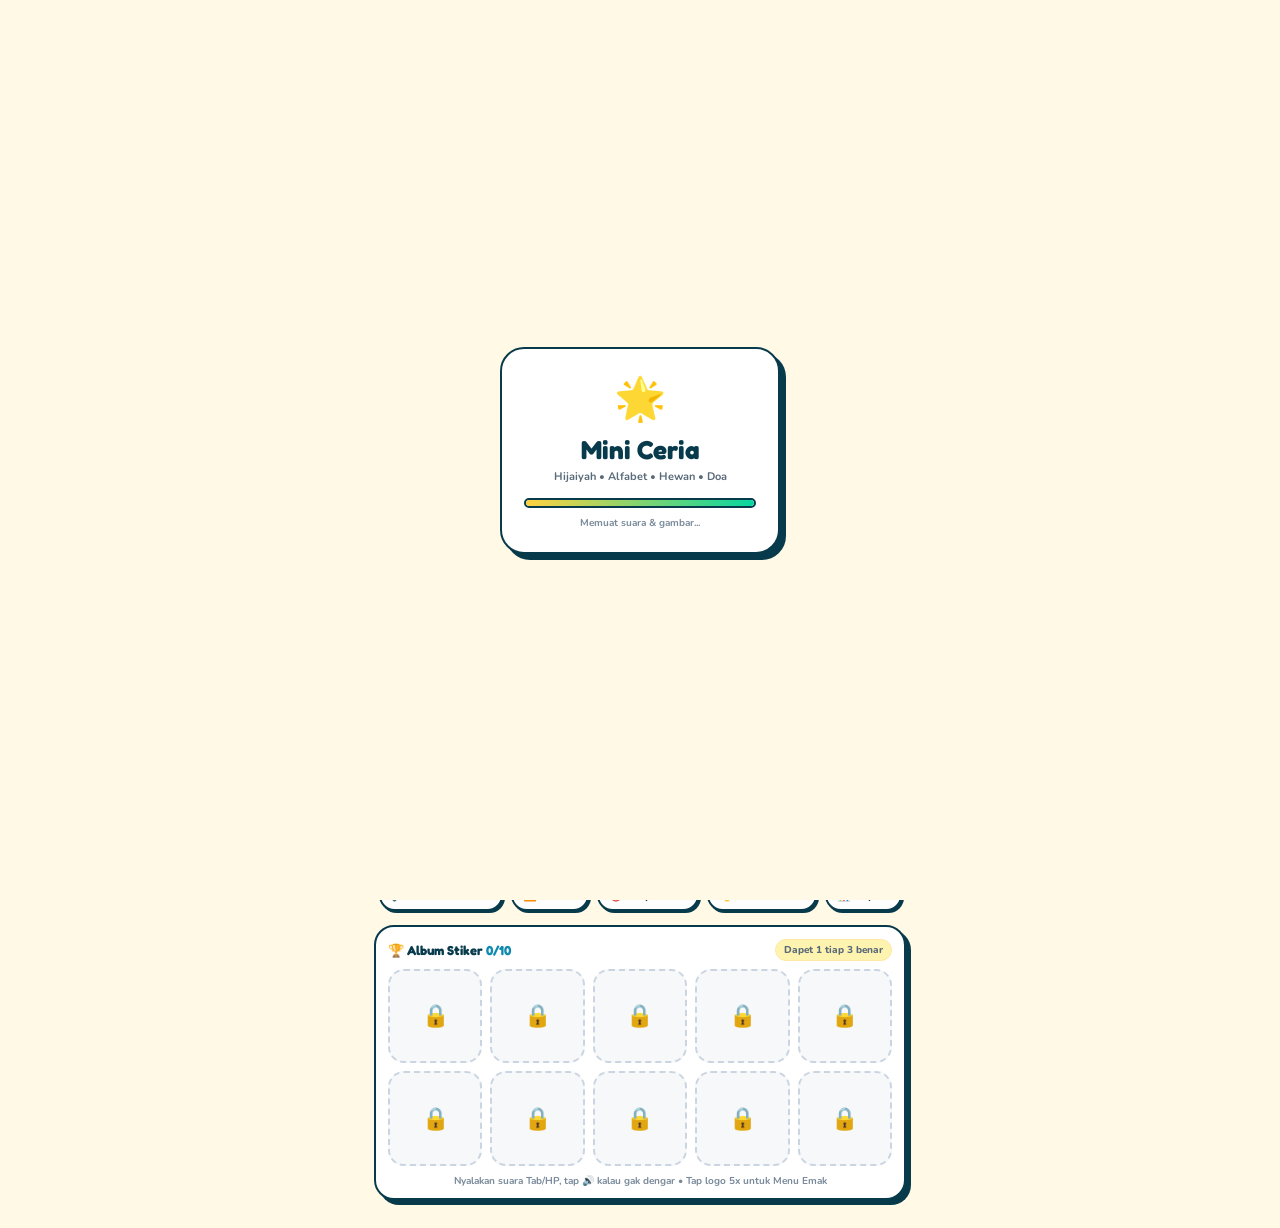
==== index.html @ c4e10669 "feat v3: 28 hijaiyah + 26 alfabet lengkap, 7 kategori 109 soal, icon menarik v3 + splash, TTS cheerf" ====
<!DOCTYPE html>
<html lang="id">
<head>
<meta charset="UTF-8">
<meta name="viewport" content="width=device-width, initial-scale=1.0, maximum-scale=1.0, user-scalable=no">
<meta name="theme-color" content="#FFD23F">
<title>Mini Ceria</title>
<link href="https://fonts.googleapis.com/css2?family=Nunito:wght@700;800;900&family=Fredoka:wght@600;700&display=swap" rel="stylesheet">
<link rel="stylesheet" href="css/style.css">
</head>
<body>
<!-- SPLASH CANTIK -->
<div id="splash" class="splash">
  <div class="splash-card">
    <div class="splash-icon">🌟</div>
    <div class="splash-title">Mini Ceria</div>
    <div class="splash-sub">Hijaiyah • Alfabet • Hewan • Doa</div>
    <div class="splash-bar"><div id="splashProgress"></div></div>
    <div class="splash-tip">Memuat suara & gambar...</div>
  </div>
</div>

<!-- LICENSE GATE -->
<div id="licenseOverlay" class="overlay hidden">
  <div class="lock-box license-box">
    <div class="lock-emoji">🔑</div>
    <h3>Aktivasi Mini Ceria</h3>
    <p>Masukkan kode lisensi dari penjual.<br><span class="small">1 kode = 1 HP/Tab. Jangan dishare ya!</span></p>
    <input id="licenseInput" type="text" placeholder="Contoh: CERIA-1234-ABCD" maxlength="19">
    <button class="btn-primary" onclick="app.checkLicense()">Aktifkan Sekarang</button>
    <p class="license-help">Belum punya kode? Chat penjual di Lynk.id/SociaBuzz.</p>
    <p id="licenseErr" class="license-err hidden"></p>
    <button class="btn-secondary" onclick="app.demoMode()">Coba Demo (3 Soal)</button>
  </div>
</div>

<div class="bg-decor" aria-hidden="true"><span class="cloud c1"></span><span class="cloud c2"></span><span class="cloud c3"></span></div>

<header id="header">
  <div class="logo" id="logoTap"><span class="logo-icon">🌟</span> Mini Ceria</div>
  <div class="stars"><span class="pill star-pill" id="starCount">⭐ 0</span><span class="pill trophy-pill" id="stickerCount">🏆 0</span><button class="pill raport-pill" onclick="app.openRaport()">📊</button></div>
</header>

<section id="home" class="screen active">
  <div class="hero">
    <div class="hero-badge">✨ Untuk Anak 1–5 Tahun • 100% Offline • Bebas Iklan</div>
    <h1>Belajar Sambil <span class="hl">Main!</span></h1>
    <p class="hero-sub">Semua pakai <b>suara</b> — anak belum bisa baca tetap bisa. Emak pilih tema, anak tinggal TAP gambar gede.</p>
    <div class="mascot-row"><span class="mascot">🧒</span><span class="mascot m2">🐱</span><span class="mascot m3">📚</span></div>
  </div>

  <h2 class="section-title">Pilih Tema Belajar 👇 <span>Emak yang pencet</span></h2>
  <div class="grid3">
    <button class="cat-card hijaiyah" onclick="app.start('hijaiyah')"><div class="cat-top"><span class="cat-icon">ب</span><span class="cat-badge">10 Soal</span></div><div class="cat-title">Hijaiyah</div><div class="cat-desc">Alif – Kha • Suara</div><div class="cat-arrow">Main →</div></button>
    <button class="cat-card alfabet" onclick="app.start('alfabet')"><div class="cat-top"><span class="cat-icon">Abc</span><span class="cat-badge">10 Soal</span></div><div class="cat-title">Alfabet</div><div class="cat-desc">A – F • Huruf Besar</div><div class="cat-arrow">Main →</div></button>
    <button class="cat-card hewan" onclick="app.start('hewan')"><div class="cat-top"><span class="cat-icon">🐱</span><span class="cat-badge">10 Soal</span></div><div class="cat-title">Hewan</div><div class="cat-desc">Kucing – Kelinci</div><div class="cat-arrow">Main →</div></button>
    <button class="cat-card warna" onclick="app.start('warna')"><div class="cat-top"><span class="cat-icon" style="background:#FFD23F">🎨</span><span class="cat-badge">6 Soal</span></div><div class="cat-title">Warna</div><div class="cat-desc">Merah Biru Kuning Hijau</div><div class="cat-arrow" style="background:#FFD23F">Main →</div></button>
    <button class="cat-card angka" onclick="app.start('angka')"><div class="cat-top"><span class="cat-icon">123</span><span class="cat-badge">6 Soal</span></div><div class="cat-title">Angka</div><div class="cat-desc">1 – 5 • Berhitung</div><div class="cat-arrow" style="background:#06D6A0;color:#fff">Main →</div></button>
    <button class="cat-card buah" onclick="app.start('buah')"><div class="cat-top"><span class="cat-icon">🍎</span><span class="cat-badge">6 Soal</span></div><div class="cat-title">Buah</div><div class="cat-desc">Apel Pisang Mangga</div><div class="cat-arrow" style="background:#FF8FA3;color:#fff">Main →</div></button>
    <button class="cat-card doa" onclick="app.start('doa')"><div class="cat-top"><span class="cat-icon">🤲</span><span class="cat-badge">3 Doa</span></div><div class="cat-title">Doa Harian</div><div class="cat-desc">Makan Tidur Keluar Rumah</div><div class="cat-arrow" style="background:#E9D5FF">Main →</div></button>
  </div>

  <div class="trust"><span>🔊 Suara Indonesia</span><span>📴 Offline</span><span>🚫 Tanpa Iklan</span><span>👆 Tombol Gede</span><span>📊 Raport</span></div>

  <div class="album-preview">
    <div class="album-head"><h3>🏆 Album Stiker <span id="albumProgress">0/10</span></h3><span class="album-hint">Dapet 1 tiap 3 benar</span></div>
    <div id="albumGrid" class="album-grid"></div>
    <p class="album-foot">Nyalakan suara Tab/HP, tap 🔊 kalau gak dengar • Tap logo 5x untuk Menu Emak</p>
  </div>
</section>

<section id="game" class="screen">
  <div class="game-top">
    <button class="btn-pill back" onclick="app.goHome()">← Menu</button>
    <div class="progress-wrap"><div class="progress"><div id="progressBar"></div></div><span id="progressText">1/10</span></div>
    <button class="btn-pill sound" onclick="app.replayAudio()">🔊</button>
  </div>
  <div class="question-box"><div class="q-mascot">🎧</div><div><div id="questionText" class="question-text">Mana huruf BA?</div><div id="questionHint" class="question-hint">Tap gambar yang benar ya!</div></div></div>
  <div id="choices" class="choices"></div>
  <div id="feedback" class="feedback hidden"></div>
</section>

<section id="result" class="screen">
  <div class="result-box">
    <div id="resultEmoji" class="result-emoji">🎉</div>
    <h2 id="resultTitle">Hebat!</h2>
    <p id="resultDesc">Kamu dapet 8 bintang!</p>
    <div id="resultStars" class="result-stars"></div>
    <div class="result-btns"><button class="btn-primary" onclick="app.restart()">🔄 Main Lagi</button><button class="btn-secondary" onclick="app.goHome()">🎨 Ganti Tema</button><button class="btn-secondary" onclick="app.openRaport()">📊 Lihat Raport</button></div>
  </div>
</section>

<section id="raport" class="screen">
  <div class="raport-box">
    <h2>📊 Raport Penilaian</h2>
    <p class="raport-sub">Penyimpanan lokal di HP ini • Buat Emak pantau</p>
    <div id="raportGrid" class="raport-grid"></div>
    <div id="raportEmpty" class="raport-empty">Belum ada nilai. Main 1 tema dulu ya!</div>
    <div class="raport-total"><span>Total Bintang</span><b id="raportTotal">⭐ 0</b></div>
    <div class="raport-btns"><button class="btn-primary" onclick="app.goHome()">Kembali ke Menu</button><button class="btn-secondary" onclick="app.resetRaport()">🗑️ Reset Data</button></div>
    <p class="small" style="text-align:center;color:#7A8A9A;margin-top:8px;font-size:10px">Data disimpan offline di HP ini. Ganti HP = data baru.</p>
  </div>
</section>

<div id="exitPopup" class="overlay hidden"><div class="lock-box"><div class="lock-emoji">👋</div><h3>Keluar dari Mini Ceria?</h3><p>Yakin mau keluar?</p><div style="display:flex;gap:10px"><button class="btn-secondary" style="flex:1" onclick="app.dismissExit()">Tidak</button><button class="btn-primary" style="flex:1" onclick="app.confirmExit()">Ya, Keluar</button></div></div></div>
<div id="lockOverlay" class="overlay hidden"><div class="lock-box"><div class="lock-emoji">🔒</div><h3>Menu Emak</h3><p>Area orang tua. Tap 5x logo untuk buka.</p><button class="btn-primary" onclick="app.goHome()">Kembali</button></div></div>

<audio id="audioPlayer" preload="auto"></audio>
<script src="js/howler.min.js"></script>
<script src="js/engine.js"></script>
</body>
</html>
---- css/style.css ----
*{box-sizing:border-box;margin:0;padding:0}
:root{--navy:#073B4C;--blue:#118AB2;--yellow:#FFD23F;--pink:#EF476F;--green:#06D6A0;--cream:#FFF9E6;--line:#E9EEF3}
html,body{height:100%}
body{font-family:'Nunito',system-ui,sans-serif;background:var(--cream);color:var(--navy);overflow-x:hidden;-webkit-tap-highlight-color:transparent;position:relative}
body::before{content:"";position:fixed;inset:0;pointer-events:none;opacity:.35;background:radial-gradient(circle at 1px 1px, #FFD23F 1.5px, transparent 0);background-size:22px 22px;mask-image:linear-gradient(to bottom, black 60%, transparent 100%)}
.bg-decor{position:fixed;inset:0;pointer-events:none;overflow:hidden}
.cloud{position:absolute;background:#fff;border-radius:50px;opacity:.9;box-shadow:0 4px 0 rgba(0,0,0,.04)}
.cloud.c1{width:180px;height:56px;left:-20px;top:64px}
.cloud.c1::before{content:"";position:absolute;width:70px;height:70px;background:#fff;border-radius:50%;left:18px;top:-22px}
.cloud.c1::after{content:"";position:absolute;width:90px;height:90px;background:#fff;border-radius:50%;left:70px;top:-32px}
.cloud.c2{width:140px;height:44px;right:-10px;top:140px;opacity:.7}
.cloud.c2::before{content:"";position:absolute;width:56px;height:56px;background:#fff;border-radius:50%;left:12px;top:-18px}
.cloud.c2::after{content:"";position:absolute;width:70px;height:70px;background:#fff;border-radius:50%;left:50px;top:-24px}
.cloud.c3{width:120px;height:38px;left:30%;top:420px;opacity:.45}
.cloud.c3::before{content:"";position:absolute;width:44px;height:44px;background:#fff;border-radius:50%;left:10px;top:-14px}
.cloud.c3::after{content:"";position:absolute;width:60px;height:60px;background:#fff;border-radius:50%;left:36px;top:-20px}

/* HEADER */
header{position:sticky;top:0;z-index:10;background:rgba(255,255,255,.9);backdrop-filter:blur(8px);display:flex;justify-content:space-between;align-items:center;padding:10px 14px;border-bottom:2px solid #FFE8A3;box-shadow:0 6px 20px rgba(7,59,76,.07)}
.logo{font-family:'Fredoka',sans-serif;font-weight:700;font-size:18px;display:flex;align-items:center;gap:6px;cursor:pointer;user-select:none;color:var(--navy)}
.logo-icon{width:34px;height:34px;background:var(--yellow);border-radius:50%;display:grid;place-items:center;font-size:18px;border:2px solid var(--navy);box-shadow:3px 3px 0 var(--navy)}
.pill{font-size:12px;font-weight:900;padding:6px 10px;border-radius:999px;border:2px solid var(--navy);box-shadow:2px 2px 0 var(--navy);display:inline-flex;align-items:center;gap:4px}
.star-pill{background:#FFF3B0}
.trophy-pill{background:#D1FFF0}
.stars{display:flex;gap:8px;align-items:center}

/* SCREENS */
.screen{display:none;padding:16px 14px 28px;max-width:560px;margin:0 auto;position:relative}
.screen.active{display:block}

/* HERO */
.hero{text-align:center;padding:8px 6px 6px}
.hero-badge{background:var(--navy);color:#FFE8A3;font-size:10px;font-weight:900;letter-spacing:.06em;padding:7px 12px;border-radius:999px;display:inline-block;border:2px solid var(--navy);box-shadow:3px 3px 0 var(--navy)}
.hero h1{font-family:'Fredoka',sans-serif;font-weight:700;font-size:34px;line-height:.95;margin:14px 0 8px;color:var(--navy)}
.hero h1 .hl{color:var(--pink);position:relative}
.hero h1 .hl::after{content:"";position:absolute;left:0;right:0;bottom:4px;height:10px;background:#FFD23F;z-index:-1;opacity:.9;transform:rotate(-1deg)}
.hero-sub{font-size:13px;color:#5A6B7A;line-height:1.45;max-width:360px;margin:0 auto}
.hero-sub b{color:var(--navy)}
.mascot-row{display:flex;justify-content:center;gap:8px;margin:14px 0 6px}
.mascot{width:48px;height:48px;background:#fff;border:2px solid var(--navy);border-radius:16px;display:grid;place-items:center;font-size:26px;box-shadow:3px 3px 0 var(--navy);transform:rotate(-2deg)}
.mascot.m2{transform:rotate(2deg) translateY(4px);background:#D1FFF0}
.mascot.m3{transform:rotate(-1deg) translateY(2px);background:#FFE8A3}

.section-title{font-family:'Fredoka',sans-serif;font-size:15px;font-weight:700;margin:18px 2px 10px;display:flex;align-items:center;gap:8px;color:var(--navy)}
.section-title span{font-family:'Nunito',sans-serif;font-size:11px;font-weight:700;color:#5A6B7A;background:#fff;border:1px solid var(--line);padding:3px 8px;border-radius:999px}

/* CAT CARDS */
.grid3{display:grid;grid-template-columns:1fr;gap:12px;margin:10px 0 14px}
@media(min-width:560px){.grid3{grid-template-columns:repeat(3,1fr)}}
.cat-card{border:2.5px solid var(--navy);border-radius:24px;padding:14px 14px 12px;cursor:pointer;position:relative;overflow:hidden;text-align:left;transition:transform .12s, box-shadow .12s;background:#fff;box-shadow:5px 5px 0 var(--navy)}
.cat-card:active{transform:translate(2px,2px);box-shadow:2px 2px 0 var(--navy)}
.cat-card::before{content:"";position:absolute;inset:0;border-radius:22px;opacity:.12;pointer-events:none}
.cat-card.hijaiyah::before{background:radial-gradient(400px 120px at 40% 0%, #118AB2 0%, transparent 60%)}
.cat-card.alfabet::before{background:radial-gradient(400px 120px at 40% 0%, #06D6A0 0%, transparent 60%)}
.cat-card.hewan::before{background:radial-gradient(400px 120px at 40% 0%, #FFB703 0%, transparent 60%)}
.cat-card.hijaiyah{background:linear-gradient(180deg,#E8F6FF 0%, #fff 58%)}
.cat-card.alfabet{background:linear-gradient(180deg,#E6FFF6 0%, #fff 58%)}
.cat-card.hewan{background:linear-gradient(180deg,#FFF4D6 0%, #fff 58%)}
.cat-card.warna{background:linear-gradient(180deg,#FFF9E6 0%, #fff 58%)}
.cat-card.angka{background:linear-gradient(180deg,#E6FFF6 0%, #fff 58%)}
.cat-card.buah{background:linear-gradient(180deg,#FFE4E8 0%, #fff 58%)}
.cat-card.doa{background:linear-gradient(180deg,#E9D5FF 0%, #fff 58%)}
.cat-top{display:flex;justify-content:space-between;align-items:center}
.cat-icon{width:52px;height:52px;background:#fff;border:2.5px solid var(--navy);border-radius:16px;display:grid;place-items:center;font-size:28px;font-weight:900;box-shadow:3px 3px 0 var(--navy)}
.cat-card.hijaiyah .cat-icon{color:#118AB2}
.cat-card.alfabet .cat-icon{color:#059669}
.cat-card.hewan .cat-icon{font-size:30px}
.cat-badge{background:var(--navy);color:#fff;font-size:10px;font-weight:900;padding:5px 9px;border-radius:999px;border:2px solid var(--navy)}
.cat-title{font-family:'Fredoka',sans-serif;font-weight:700;font-size:17px;margin:10px 0 2px;color:var(--navy)}
.cat-desc{font-size:11px;color:#5A6B7A;font-weight:700}
.cat-arrow{margin-top:10px;background:var(--yellow);border:2px solid var(--navy);border-radius:999px;display:inline-flex;padding:6px 12px;font-size:12px;font-weight:900;box-shadow:2px 2px 0 var(--navy)}
.cat-card.alfabet .cat-arrow{background:#06D6A0;color:#fff}
.cat-card.hewan .cat-arrow{background:#FFB703}

.trust{display:flex;flex-wrap:wrap;gap:8px;justify-content:center;margin:6px 0 14px}
.trust span{background:#fff;border:2px solid var(--navy);border-radius:999px;padding:6px 10px;font-size:11px;font-weight:800;box-shadow:2px 2px 0 var(--navy)}

/* ALBUM */
.album-preview{background:#fff;border:2.5px solid var(--navy);border-radius:20px;padding:12px 12px 10px;box-shadow:5px 5px 0 var(--navy)}
.album-head{display:flex;justify-content:space-between;align-items:center;margin-bottom:8px}
.album-head h3{font-family:'Fredoka',sans-serif;font-size:13px}
.album-head h3 span{color:var(--blue)}
.album-hint{font-size:10px;font-weight:800;color:#5A6B7A;background:#FFF3B0;border:1px solid #FFE8A3;padding:3px 8px;border-radius:999px}
.album-grid{display:grid;grid-template-columns:repeat(5,1fr);gap:8px}
.album-grid .sticker{aspect-ratio:1;background:#F6F8FA;border-radius:16px;display:flex;align-items:center;justify-content:center;font-size:22px;border:2px dashed #CBD5E1;position:relative;overflow:hidden}
.album-grid .sticker.got{background:#fff;border:2px solid #FFD23F;box-shadow:0 4px 10px rgba(255,211,63,.35)}
.album-grid .sticker.got::after{content:'✓';position:absolute;top:4px;right:4px;background:var(--green);color:#fff;width:18px;height:18px;border-radius:50%;font-size:11px;display:grid;place-items:center;border:2px solid #fff;box-shadow:0 2px 6px rgba(0,0,0,.15)}
.album-foot{text-align:center;font-size:10px;color:#7A8A9A;margin-top:8px;font-weight:700}

/* GAME */
.game-top{display:flex;align-items:center;gap:8px;margin-bottom:12px}
.btn-pill{background:#fff;border:2.5px solid var(--navy);border-radius:999px;padding:8px 12px;font-weight:900;font-size:12px;cursor:pointer;box-shadow:3px 3px 0 var(--navy);display:inline-flex;align-items:center;gap:4px}
.btn-pill:active{transform:translate(1px,1px);box-shadow:1px 1px 0 var(--navy)}
.btn-pill.back{padding:8px 14px}
.btn-pill.sound{width:44px;height:44px;justify-content:center;font-size:18px;background:var(--yellow)}
.progress-wrap{flex:1;display:flex;align-items:center;gap:8px}
.progress{flex:1;background:#fff;border:2.5px solid var(--navy);border-radius:999px;height:18px;overflow:hidden;box-shadow:3px 3px 0 var(--navy);padding:3px}
.progress div{height:100%;background:linear-gradient(90deg,var(--blue), var(--green));border-radius:999px;width:0%;transition:width .35s cubic-bezier(.34,1.56,.64,1)}
.progress-wrap span{font-size:11px;font-weight:900;background:var(--navy);color:#fff;padding:4px 8px;border-radius:999px;min-width:44px;text-align:center}

.question-box{background:#fff;border:2.5px solid var(--navy);border-radius:20px;padding:14px 14px;display:flex;align-items:center;gap:12px;box-shadow:5px 5px 0 var(--navy);margin-bottom:14px}
.q-mascot{width:44px;height:44px;background:var(--yellow);border:2px solid var(--navy);border-radius:14px;display:grid;place-items:center;font-size:22px;flex-shrink:0;box-shadow:2px 2px 0 var(--navy)}
.question-text{font-family:'Fredoka',sans-serif;font-size:18px;font-weight:700;color:var(--navy);line-height:1.15}
.question-hint{font-size:11px;color:#5A6B7A;font-weight:700;margin-top:2px}

.choices{display:flex;flex-direction:column;gap:12px}
.choices .choice{width:100%}
/* vertical always - biar gak kepotong di Tab/HP kecil */
.choice{background:#fff;border:2.5px solid var(--navy);border-radius:22px;padding:12px 8px 10px;cursor:pointer;display:flex;flex-direction:column;align-items:center;gap:8px;min-height:168px;justify-content:center;transition:transform .12s, box-shadow .12s;position:relative;box-shadow:4px 4px 0 var(--navy)}
.choice:active{transform:translate(2px,2px);box-shadow:1px 1px 0 var(--navy)}
.choice img{width:120px;height:120px;object-fit:contain;border-radius:16px;background:#F6F8FA;border:2px solid #E9EEF3;padding:8px}
.choice .label{font-family:'Fredoka',sans-serif;font-weight:700;font-size:13px;color:var(--navy);background:#FFF3B0;border:1.5px solid var(--navy);padding:3px 10px;border-radius:999px;box-shadow:1px 1px 0 var(--navy)}
.choice.correct{border-color:var(--green);background:#E6FFF6;animation:pop .4s;box-shadow:4px 4px 0 var(--green)}
.choice.correct .label{background:var(--green);color:#fff;border-color:var(--navy)}
.choice.wrong{border-color:var(--pink);background:#FFF0F3;animation:shake .35s;box-shadow:4px 4px 0 var(--pink)}
@keyframes pop{0%{transform:scale(.92)}50%{transform:scale(1.05)}100%{transform:scale(1)}}
@keyframes shake{0%,100%{transform:translateX(0)}25%{transform:translateX(-6px)}75%{transform:translateX(6px)}}
.feedback{margin-top:14px;border-radius:16px;padding:12px 14px;text-align:center;font-weight:900;font-size:13px;border:2.5px solid var(--navy);box-shadow:3px 3px 0 var(--navy)}
.feedback.ok{background:#D1FFF0;color:#065F46;border-color:#06D6A0}
.feedback.no{background:#FFE4E8;color:#9F1239;border-color:#EF476F}
.feedback.hidden{display:none}
.star-burst{position:fixed;left:50%;top:48%;pointer-events:none;display:flex;align-items:center;justify-content:center;font-size:64px;animation:burst .7s ease-out forwards;transform:translate(-50%,-50%)}
@keyframes burst{0%{transform:translate(-50%,-50%) scale(.2);opacity:1}100%{transform:translate(-50%,-90%) scale(1.3);opacity:0}}

/* RESULT */
.result-box{background:#fff;border:2.5px solid var(--navy);border-radius:24px;padding:22px;text-align:center;box-shadow:6px 6px 0 var(--navy);margin-top:14px}
.result-emoji{font-size:56px;filter:drop-shadow(0 4px 0 rgba(0,0,0,.08))}
.result-box h2{font-family:'Fredoka',sans-serif;font-size:24px;margin:6px 0 4px}
.result-box p{font-size:13px;color:#5A6B7A;font-weight:700}
.result-stars{margin:12px 0;font-size:28px;letter-spacing:2px}
.btn-primary{background:var(--blue);color:#fff;border:2.5px solid var(--navy);border-radius:999px;padding:12px 18px;font-weight:900;cursor:pointer;width:100%;margin-top:8px;box-shadow:4px 4px 0 var(--navy);font-size:14px}
.btn-primary:active{transform:translate(2px,2px);box-shadow:1px 1px 0 var(--navy)}
.btn-secondary{background:#fff;border:2.5px solid var(--navy);border-radius:999px;padding:12px 18px;font-weight:900;cursor:pointer;width:100%;margin-top:8px;box-shadow:4px 4px 0 var(--navy)}
.btn-secondary:active{transform:translate(2px,2px);box-shadow:1px 1px 0 var(--navy)}
.overlay{position:fixed;inset:0;background:rgba(7,59,76,.55);backdrop-filter:blur(4px);display:flex;align-items:center;justify-content:center;z-index:20;padding:16px}
.overlay.hidden{display:none}
.lock-box{background:#fff;border:2.5px solid var(--navy);border-radius:20px;padding:18px;max-width:320px;text-align:center;box-shadow:6px 6px 0 var(--navy);width:100%}
.lock-emoji{font-size:36px;margin-bottom:6px}
.lock-box h3{font-family:'Fredoka',sans-serif;font-size:18px}
.lock-box p{font-size:12px;color:#5A6B7A;font-weight:700;margin:6px 0 12px}
/* SPLASH */
.splash{position:fixed;inset:0;background:var(--cream);display:flex;align-items:center;justify-content:center;z-index:30;padding:20px}
.splash-card{background:#fff;border:2.5px solid var(--navy);border-radius:24px;padding:22px;text-align:center;box-shadow:6px 6px 0 var(--navy);min-width:280px}
.splash-icon{font-size:42px;margin-bottom:6px}
.splash-title{font-family:'Fredoka',sans-serif;font-size:26px;font-weight:700;color:var(--navy)}
.splash-sub{font-size:11px;color:#5A6B7A;font-weight:700;margin:4px 0 14px}
.splash-bar{height:10px;background:#F1F5F9;border:2px solid var(--navy);border-radius:999px;overflow:hidden}
.splash-bar div{height:100%;background:linear-gradient(90deg,var(--yellow),var(--green));width:0%;transition:width .2s;border-radius:999px}
.splash-tip{font-size:10px;color:#7A8A9A;font-weight:700;margin-top:8px}
/* LICENSE */
.license-box input{width:100%;padding:10px 12px;border:2px solid var(--navy);border-radius:12px;font-weight:800;font-size:13px;text-transform:uppercase;letter-spacing:.04em;text-align:center;margin:8px 0}
.license-box input::placeholder{text-transform:none;letter-spacing:0}
.license-err{color:#EF476F;font-size:11px;font-weight:800;background:#FFE4E8;border:1px solid #EF476F;padding:6px 8px;border-radius:10px;margin-top:6px}
.license-err.hidden{display:none}
.license-help{font-size:10px;color:#7A8A9A}
.raport-pill{background:#FFE8A3}
/* RAPORT */
.raport-box{background:#fff;border:2.5px solid var(--navy);border-radius:24px;padding:18px;box-shadow:6px 6px 0 var(--navy)}
.raport-box h2{font-family:'Fredoka',sans-serif;font-size:20px}
.raport-sub{font-size:11px;color:#5A6B7A;font-weight:700;margin:4px 0 12px}
.raport-grid{display:grid;gap:10px}
.raport-card{background:#F8FAFC;border:2px solid var(--navy);border-radius:16px;padding:10px 12px}
.raport-cat{font-family:'Fredoka',sans-serif;font-size:13px}
.raport-score{font-weight:900;font-size:14px;margin:2px 0}
.raport-meta{font-size:11px;color:#5A6B7A;font-weight:700}
.raport-bar{height:8px;background:#E9EEF3;border-radius:999px;overflow:hidden;margin-top:6px;border:1px solid #E9EEF3}
.raport-bar div{height:100%;border-radius:999px}
.raport-empty{text-align:center;color:#7A8A9A;font-weight:800;padding:14px;background:#F6F8FA;border:2px dashed #CBD5E1;border-radius:14px;margin-bottom:10px}
.raport-total{display:flex;justify-content:space-between;align-items:center;background:var(--navy);color:#FFD23F;padding:10px 14px;border-radius:14px;margin-top:12px;font-weight:900}
.fallback-emoji{width:120px;height:120px;display:none;align-items:center;justify-content:center;font-size:48px;background:#F6F8FA;border:2px solid #E9EEF3;border-radius:16px}
@media(max-width:420px){.choice img{width:100px;height:100px} .fallback-emoji{width:100px;height:100px}}
.choice .label.hide{display:none}
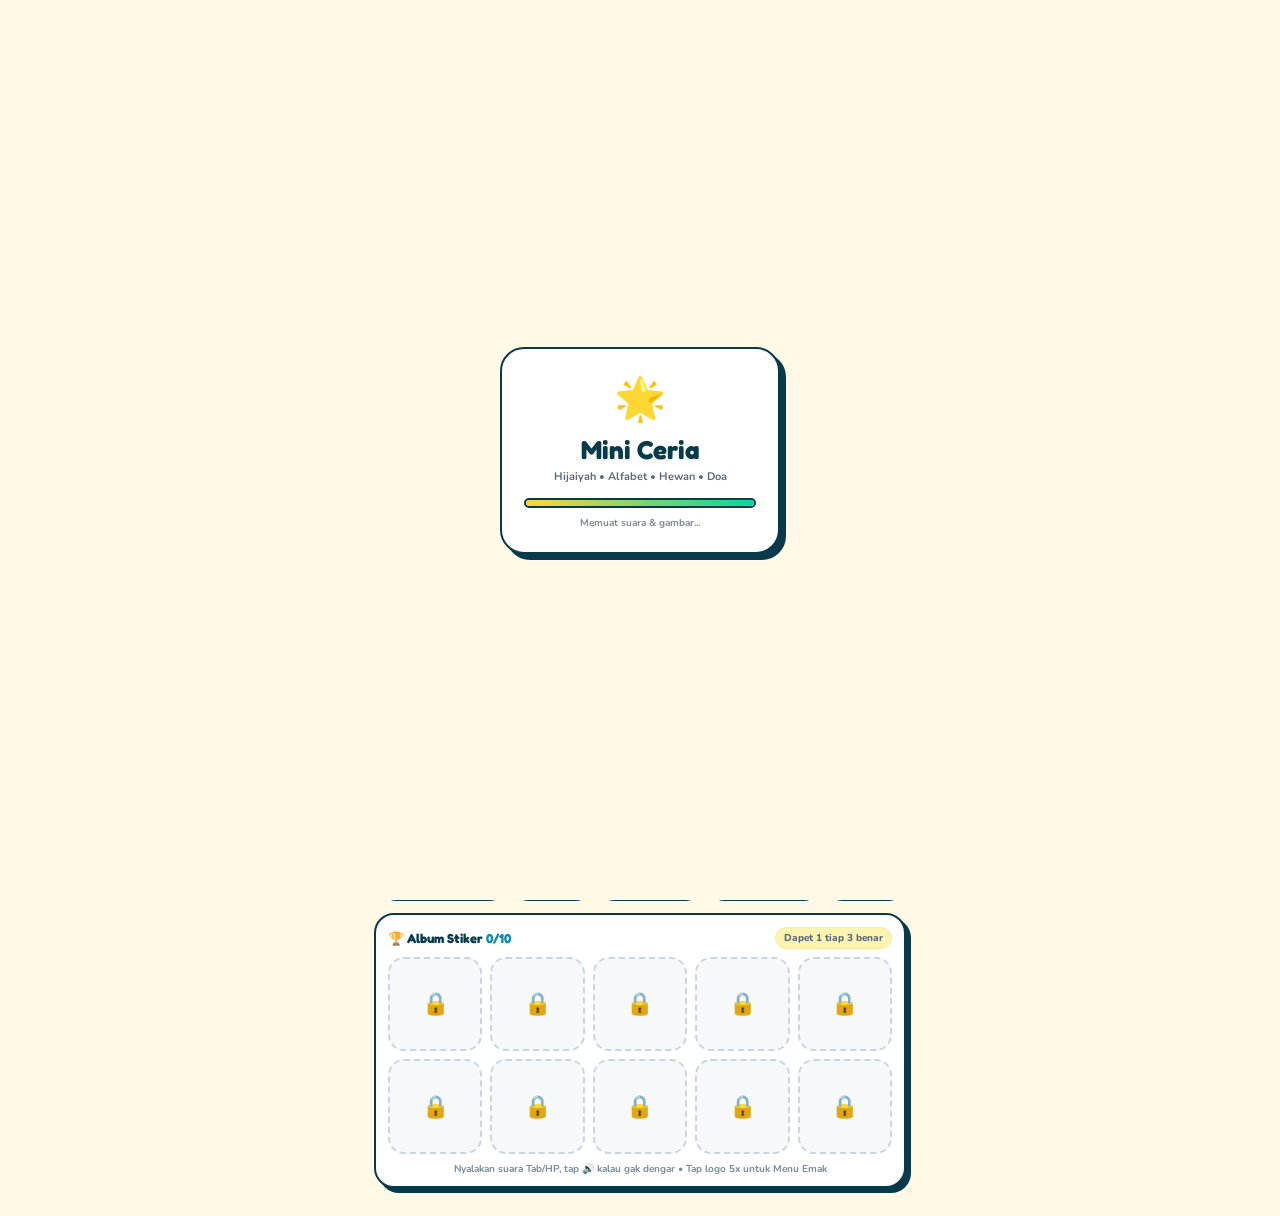
==== commit 55437d45: "fix v4: back popup anti-close, TTS robust + sync 24 missing mp3, kompres 3 PNG jumbo 8MB->700KB, bad" ====
--- a/index.html
+++ b/index.html
@@ -51,13 +51,13 @@
 
   <h2 class="section-title">Pilih Tema Belajar 👇 <span>Emak yang pencet</span></h2>
   <div class="grid3">
-    <button class="cat-card hijaiyah" onclick="app.start('hijaiyah')"><div class="cat-top"><span class="cat-icon">ب</span><span class="cat-badge">10 Soal</span></div><div class="cat-title">Hijaiyah</div><div class="cat-desc">Alif – Kha • Suara</div><div class="cat-arrow">Main →</div></button>
-    <button class="cat-card alfabet" onclick="app.start('alfabet')"><div class="cat-top"><span class="cat-icon">Abc</span><span class="cat-badge">10 Soal</span></div><div class="cat-title">Alfabet</div><div class="cat-desc">A – F • Huruf Besar</div><div class="cat-arrow">Main →</div></button>
-    <button class="cat-card hewan" onclick="app.start('hewan')"><div class="cat-top"><span class="cat-icon">🐱</span><span class="cat-badge">10 Soal</span></div><div class="cat-title">Hewan</div><div class="cat-desc">Kucing – Kelinci</div><div class="cat-arrow">Main →</div></button>
-    <button class="cat-card warna" onclick="app.start('warna')"><div class="cat-top"><span class="cat-icon" style="background:#FFD23F">🎨</span><span class="cat-badge">6 Soal</span></div><div class="cat-title">Warna</div><div class="cat-desc">Merah Biru Kuning Hijau</div><div class="cat-arrow" style="background:#FFD23F">Main →</div></button>
-    <button class="cat-card angka" onclick="app.start('angka')"><div class="cat-top"><span class="cat-icon">123</span><span class="cat-badge">6 Soal</span></div><div class="cat-title">Angka</div><div class="cat-desc">1 – 5 • Berhitung</div><div class="cat-arrow" style="background:#06D6A0;color:#fff">Main →</div></button>
-    <button class="cat-card buah" onclick="app.start('buah')"><div class="cat-top"><span class="cat-icon">🍎</span><span class="cat-badge">6 Soal</span></div><div class="cat-title">Buah</div><div class="cat-desc">Apel Pisang Mangga</div><div class="cat-arrow" style="background:#FF8FA3;color:#fff">Main →</div></button>
-    <button class="cat-card doa" onclick="app.start('doa')"><div class="cat-top"><span class="cat-icon">🤲</span><span class="cat-badge">3 Doa</span></div><div class="cat-title">Doa Harian</div><div class="cat-desc">Makan Tidur Keluar Rumah</div><div class="cat-arrow" style="background:#E9D5FF">Main →</div></button>
+    <button class="cat-card hijaiyah" onclick="app.start('hijaiyah')"><div class="cat-top"><span class="cat-icon">ب</span><span class="cat-badge">28 Soal</span></div><div class="cat-title">Hijaiyah</div><div class="cat-desc">Alif – Kha • Suara</div><div class="cat-arrow">Main →</div></button>
+    <button class="cat-card alfabet" onclick="app.start('alfabet')"><div class="cat-top"><span class="cat-icon">Abc</span><span class="cat-badge">26 Soal</span></div><div class="cat-title">Alfabet</div><div class="cat-desc">A – Z • Huruf Besar</div><div class="cat-arrow">Main →</div></button>
+    <button class="cat-card hewan" onclick="app.start('hewan')"><div class="cat-top"><span class="cat-icon">🐱</span><span class="cat-badge">15 Soal</span></div><div class="cat-title">Hewan</div><div class="cat-desc">Kucing – Kelinci</div><div class="cat-arrow">Main →</div></button>
+    <button class="cat-card warna" onclick="app.start('warna')"><div class="cat-top"><span class="cat-icon" style="background:#FFD23F">🎨</span><span class="cat-badge">10 Soal</span></div><div class="cat-title">Warna</div><div class="cat-desc">Merah - Putih<div class="cat-arrow" style="background:#FFD23F">Main →</div></button>
+    <button class="cat-card angka" onclick="app.start('angka')"><div class="cat-top"><span class="cat-icon">123</span><span class="cat-badge">11 Soal</span></div><div class="cat-title">Angka</div><div class="cat-desc">0 - 10 • Berhitung</div><div class="cat-arrow" style="background:#06D6A0;color:#fff">Main →</div></button>
+    <button class="cat-card buah" onclick="app.start('buah')"><div class="cat-top"><span class="cat-icon">🍎</span><span class="cat-badge">9 Soal</span></div><div class="cat-title">Buah</div><div class="cat-desc">Apel - Alpukat<div class="cat-arrow" style="background:#FF8FA3;color:#fff">Main →</div></button>
+    <button class="cat-card doa" onclick="app.start('doa')"><div class="cat-top"><span class="cat-icon">🤲</span><span class="cat-badge">10 Soal</span></div><div class="cat-title">Doa Harian</div><div class="cat-desc">Makan, Tidur, Wudhu<div class="cat-arrow" style="background:#E9D5FF">Main →</div></button>
   </div>
 
   <div class="trust"><span>🔊 Suara Indonesia</span><span>📴 Offline</span><span>🚫 Tanpa Iklan</span><span>👆 Tombol Gede</span><span>📊 Raport</span></div>
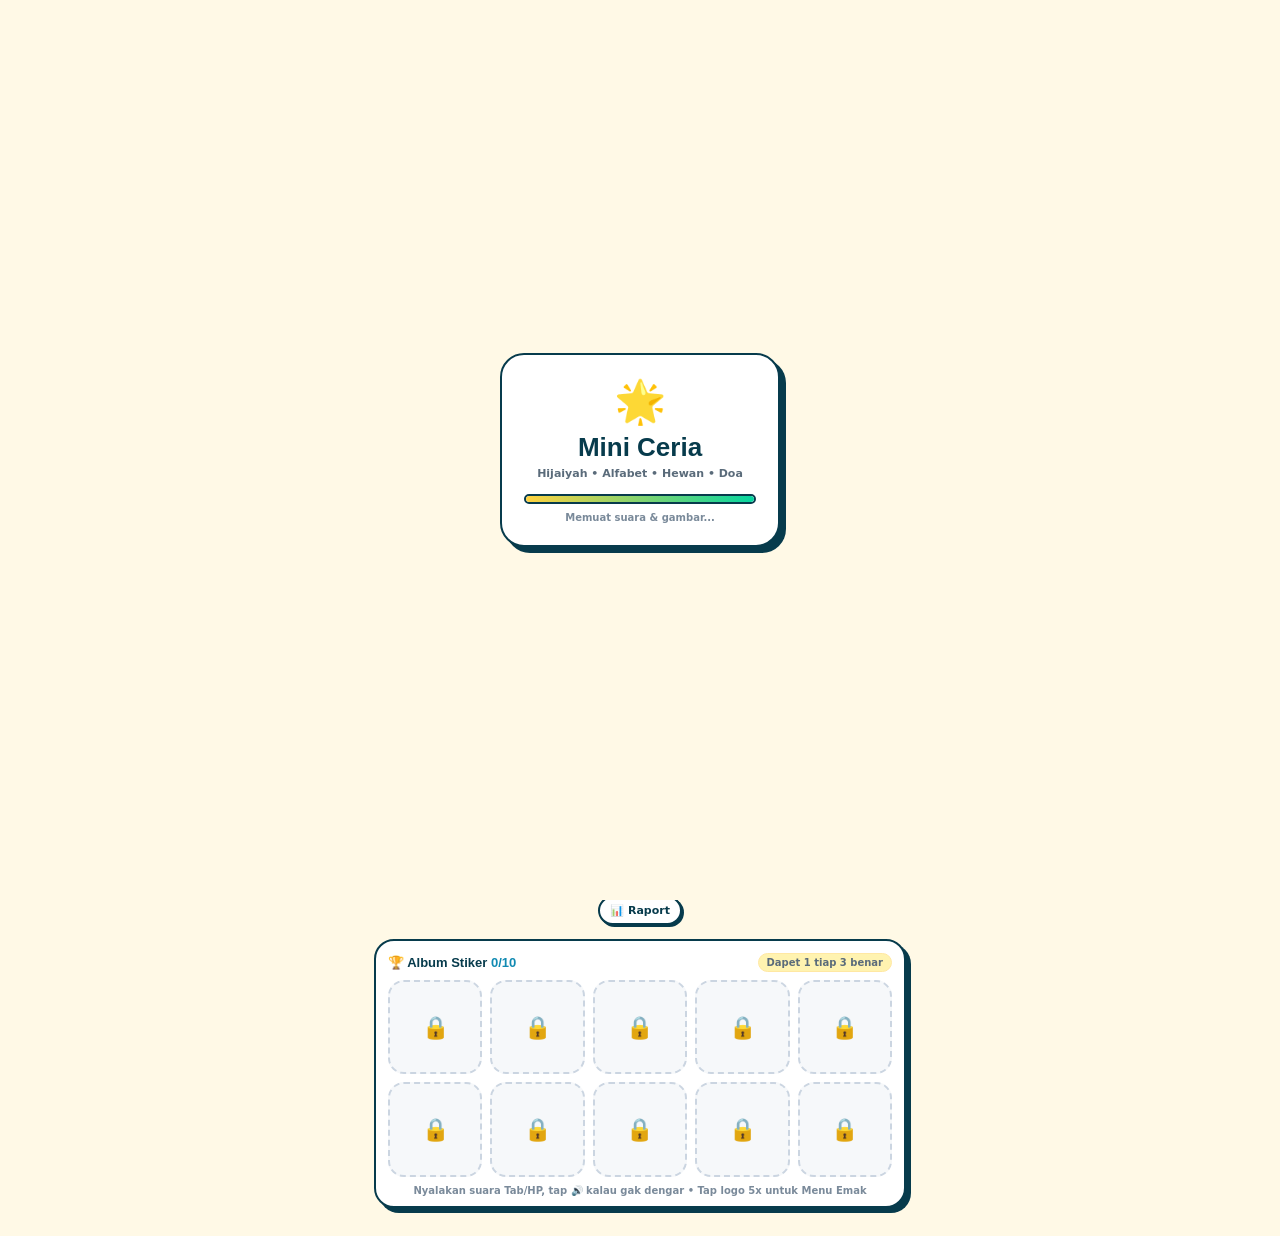
==== commit 4237a8c2: "fix TTS baca https: hapus Google Fonts link, sanitasi speakFallback (strip URL/HTML), playAudio robu" ====
--- a/index.html
+++ b/index.html
@@ -5,7 +5,8 @@
 <meta name="viewport" content="width=device-width, initial-scale=1.0, maximum-scale=1.0, user-scalable=no">
 <meta name="theme-color" content="#FFD23F">
 <title>Mini Ceria</title>
-<link href="https://fonts.googleapis.com/css2?family=Nunito:wght@700;800;900&family=Fredoka:wght@600;700&display=swap" rel="stylesheet">
+<!-- fonts offline: system Fredoka/Nunito fallback, no https to avoid TTS reading URL -->
+<style>@font-face{font-family:"Fredoka Fallback";src:local("Arial Black"),local("Arial");}</style>
 <link rel="stylesheet" href="css/style.css">
 </head>
 <body>
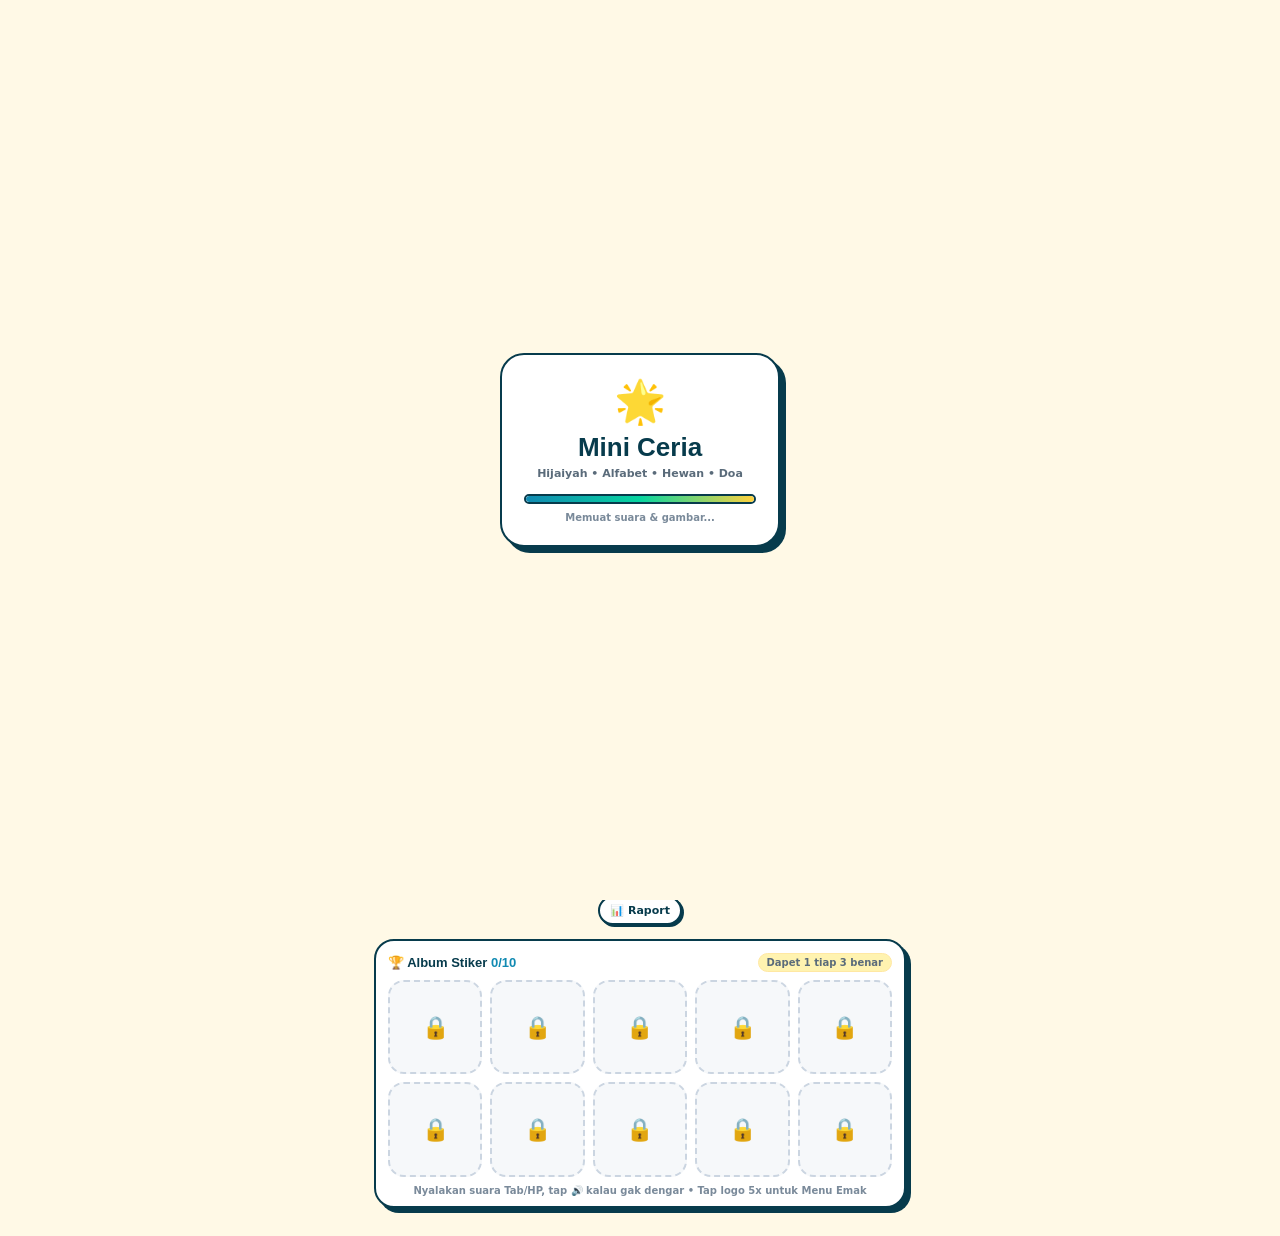
==== commit 1babf730: "feat doa hafalan: 6 doa full audio (makan/tidur/keluar/masuk/belajar/wudhu), tap card putar 2x + ara" ====
--- a/index.html
+++ b/index.html
@@ -5,7 +5,7 @@
 <meta name="viewport" content="width=device-width, initial-scale=1.0, maximum-scale=1.0, user-scalable=no">
 <meta name="theme-color" content="#FFD23F">
 <title>Mini Ceria</title>
-<!-- fonts offline: system Fredoka/Nunito fallback, no https to avoid TTS reading URL -->
+
 <style>@font-face{font-family:"Fredoka Fallback";src:local("Arial Black"),local("Arial");}</style>
 <link rel="stylesheet" href="css/style.css">
 </head>
@@ -58,7 +58,7 @@
     <button class="cat-card warna" onclick="app.start('warna')"><div class="cat-top"><span class="cat-icon" style="background:#FFD23F">🎨</span><span class="cat-badge">10 Soal</span></div><div class="cat-title">Warna</div><div class="cat-desc">Merah - Putih<div class="cat-arrow" style="background:#FFD23F">Main →</div></button>
     <button class="cat-card angka" onclick="app.start('angka')"><div class="cat-top"><span class="cat-icon">123</span><span class="cat-badge">11 Soal</span></div><div class="cat-title">Angka</div><div class="cat-desc">0 - 10 • Berhitung</div><div class="cat-arrow" style="background:#06D6A0;color:#fff">Main →</div></button>
     <button class="cat-card buah" onclick="app.start('buah')"><div class="cat-top"><span class="cat-icon">🍎</span><span class="cat-badge">9 Soal</span></div><div class="cat-title">Buah</div><div class="cat-desc">Apel - Alpukat<div class="cat-arrow" style="background:#FF8FA3;color:#fff">Main →</div></button>
-    <button class="cat-card doa" onclick="app.start('doa')"><div class="cat-top"><span class="cat-icon">🤲</span><span class="cat-badge">10 Soal</span></div><div class="cat-title">Doa Harian</div><div class="cat-desc">Makan, Tidur, Wudhu<div class="cat-arrow" style="background:#E9D5FF">Main →</div></button>
+    <button class="cat-card doa" onclick="app.start('doa')"><div class="cat-top"><span class="cat-icon">🤲</span><span class="cat-badge">6 Hafalan</span></div><div class="cat-title">Doa Harian</div><div class="cat-desc">Tap → dengar doa full<div class="cat-arrow" style="background:#E9D5FF">Hafalan →</div></button>
   </div>
 
   <div class="trust"><span>🔊 Suara Indonesia</span><span>📴 Offline</span><span>🚫 Tanpa Iklan</span><span>👆 Tombol Gede</span><span>📊 Raport</span></div>
@@ -79,6 +79,21 @@
   <div class="question-box"><div class="q-mascot">🎧</div><div><div id="questionText" class="question-text">Mana huruf BA?</div><div id="questionHint" class="question-hint">Tap gambar yang benar ya!</div></div></div>
   <div id="choices" class="choices"></div>
   <div id="feedback" class="feedback hidden"></div>
+</section>
+
+
+<section id="hafalan" class="screen">
+  <div class="game-top">
+    <button class="btn-pill back" onclick="app.goHome()">← Menu</button>
+    <div class="progress-wrap"><span class="pill" style="background:var(--yellow);border:2px solid var(--navy);font-weight:900">🤲 Hafalan</span></div>
+    <button class="btn-pill sound" onclick="app.stopHafalan()">⏹️</button>
+  </div>
+  <div class="hafalan-head">
+    <div class="q-mascot">🤲</div>
+    <div><div class="question-text">Tap doa untuk hafalan</div><div class="question-hint">Tap kartu → putar doa full + ulang otomatis. Anak dengerin & ikutin ya!</div></div>
+  </div>
+  <div id="hafalanGrid" class="hafalan-grid"></div>
+  <div class="hafalan-foot">🔊 Tap kartu untuk putar • ⏹️ untuk stop • Ulang 2x biar hafal</div>
 </section>
 
 <section id="result" class="screen">
--- a/css/style.css
+++ b/css/style.css
@@ -171,3 +171,68 @@
 @media(max-width:420px){.choice img{width:100px;height:100px} .fallback-emoji{width:100px;height:100px}}
 .choice .label.hide{display:none}
 
+
+/* ===== v7 KID GEMOY ANTI-BOSAN ===== */
+@keyframes bob {0%,100%{transform:translateY(0)} 50%{transform:translateY(-6px)}}
+@keyframes wiggle {0%,100%{transform:rotate(0)} 25%{transform:rotate(-3deg)} 75%{transform:rotate(3deg)}}
+@keyframes pulseGlow {0%,100%{box-shadow:0 6px 0 var(--navy), 0 0 0 rgba(6,214,160,0)} 50%{box-shadow:0 6px 0 var(--navy), 0 0 22px rgba(6,214,160,.45)}}
+@keyframes twinkle {0%,100%{opacity:1;transform:scale(1)} 50%{opacity:.7;transform:scale(1.08)}}
+@keyframes floatCloud {0%,100%{transform:translateX(0)} 50%{transform:translateX(10px)}}
+
+.mascot{animation:bob 2.2s ease-in-out infinite}
+.mascot.m2{animation-delay:.3s}
+.mascot.m3{animation-delay:.6s}
+.cloud{animation:floatCloud 6s ease-in-out infinite}
+.cloud.c2{animation-delay:1s}
+.cloud.c3{animation-delay:2s}
+
+.cat-card{transition:transform .18s cubic-bezier(.34,1.56,.64,1), box-shadow .18s; cursor:pointer}
+.cat-card:active{transform:scale(.97) rotate(-.5deg)}
+.cat-card:hover{transform:translateY(-4px) rotate(.6deg); box-shadow:0 10px 0 var(--navy), 0 12px 28px rgba(7,59,76,.18)}
+.cat-icon{animation:twinkle 2.8s ease-in-out infinite}
+.cat-card:nth-child(2) .cat-icon{animation-delay:.4s}
+.cat-card:nth-child(3) .cat-icon{animation-delay:.8s}
+
+.choices .choice{transition:transform .15s, box-shadow .15s, filter .15s; animation:pulseGlow 3s ease-in-out infinite}
+.choices .choice:active{transform:scale(.96)}
+.choices .choice.correct{animation:wiggle .45s ease}
+.choices .choice img{transition:transform .2s}
+.choices .choice:active img{transform:scale(1.04)}
+
+.progress{border-radius:99px; overflow:hidden; background:#E9EEF3; border:2px solid var(--navy)}
+#progressBar{background:linear-gradient(90deg, #06D6A0, #FFD23F); transition:width .5s cubic-bezier(.34,1.56,.64,1)}
+.progress-wrap #progressText{font-weight:900; color:var(--navy); background:var(--yellow); border:2px solid var(--navy); border-radius:99px; padding:2px 10px; box-shadow:0 3px 0 var(--navy)}
+
+.question-box{background:white; border:3px solid var(--navy); border-radius:20px; box-shadow:0 6px 0 var(--navy); padding:14px 16px}
+.q-mascot{animation:bob 1.8s ease-in-out infinite; font-size:28px}
+.feedback.ok{background:#06D6A0; color:white; border-color:var(--navy); animation:bob .6s ease}
+.feedback.no{background:#FFE8EC; border-color:var(--pink); color:var(--navy)}
+
+.result-box{animation:bob 2s ease-in-out infinite}
+.result-emoji{animation:wiggle 1.2s ease-in-out infinite}
+
+.splash-card{animation:bob 2.5s ease-in-out infinite}
+#splashProgress{background:linear-gradient(90deg, #118AB2, #06D6A0, #FFD23F)}
+
+.raport-card{transition:transform .2s}
+.raport-card:hover{transform:translateY(-3px)}
+
+.btn-primary:active, .btn-secondary:active{transform:scale(.96)}
+.btn-primary{background:linear-gradient(180deg, #118AB2, #073B4C); box-shadow:0 5px 0 #073B4C}
+.btn-primary:active{box-shadow:0 2px 0 #073B4C; transform:translateY(3px) scale(.98)}
+
+/* HAFALAN DOA - tap hafal */
+.hafalan-head{display:flex;gap:12px;align-items:center;background:white;border:3px solid var(--navy);border-radius:20px;padding:14px 16px;box-shadow:0 6px 0 var(--navy);margin:14px}
+.hafalan-grid{display:grid;grid-template-columns:1fr 1fr;gap:12px;padding:0 14px}
+@media(min-width:600px){.hafalan-grid{grid-template-columns:repeat(3,1fr)}}
+.hafalan-card{background:white;border:3px solid var(--navy);border-radius:20px;box-shadow:0 6px 0 var(--navy);padding:14px;text-align:center;cursor:pointer;transition:transform .15s, box-shadow .15s}
+.hafalan-card:active{transform:scale(.96) translateY(3px);box-shadow:0 2px 0 var(--navy)}
+.hafalan-card.playing{border-color:var(--green);box-shadow:0 6px 0 var(--green);background:#E6FFF6;animation:pulseGlow 1.2s ease-in-out infinite}
+.hafalan-icon{width:56px;height:56px;margin:0 auto 8px;background:var(--yellow);border:2px solid var(--navy);border-radius:14px;display:flex;align-items:center;justify-content:center;font-size:28px}
+.hafalan-title{font-family:'Fredoka',system-ui;font-weight:800;font-size:15px;color:var(--navy);line-height:1.1}
+.hafalan-arab{font-size:13px;color:var(--blue);margin:6px 0 2px;font-weight:800;line-height:1.3;min-height:36px;display:flex;align-items:center;justify-content:center}
+.hafalan-latin{font-size:11px;color:#5A6B7A;margin:2px 0}
+.hafalan-arti{font-size:10px;color:#7A8A9A;font-style:italic}
+.hafalan-hint{font-size:9px;color:white;background:var(--navy);border-radius:99px;padding:2px 8px;display:inline-block;margin-top:6px}
+.hafalan-foot{text-align:center;font-size:11px;color:#7A8A9A;margin:12px 14px 20px}
+
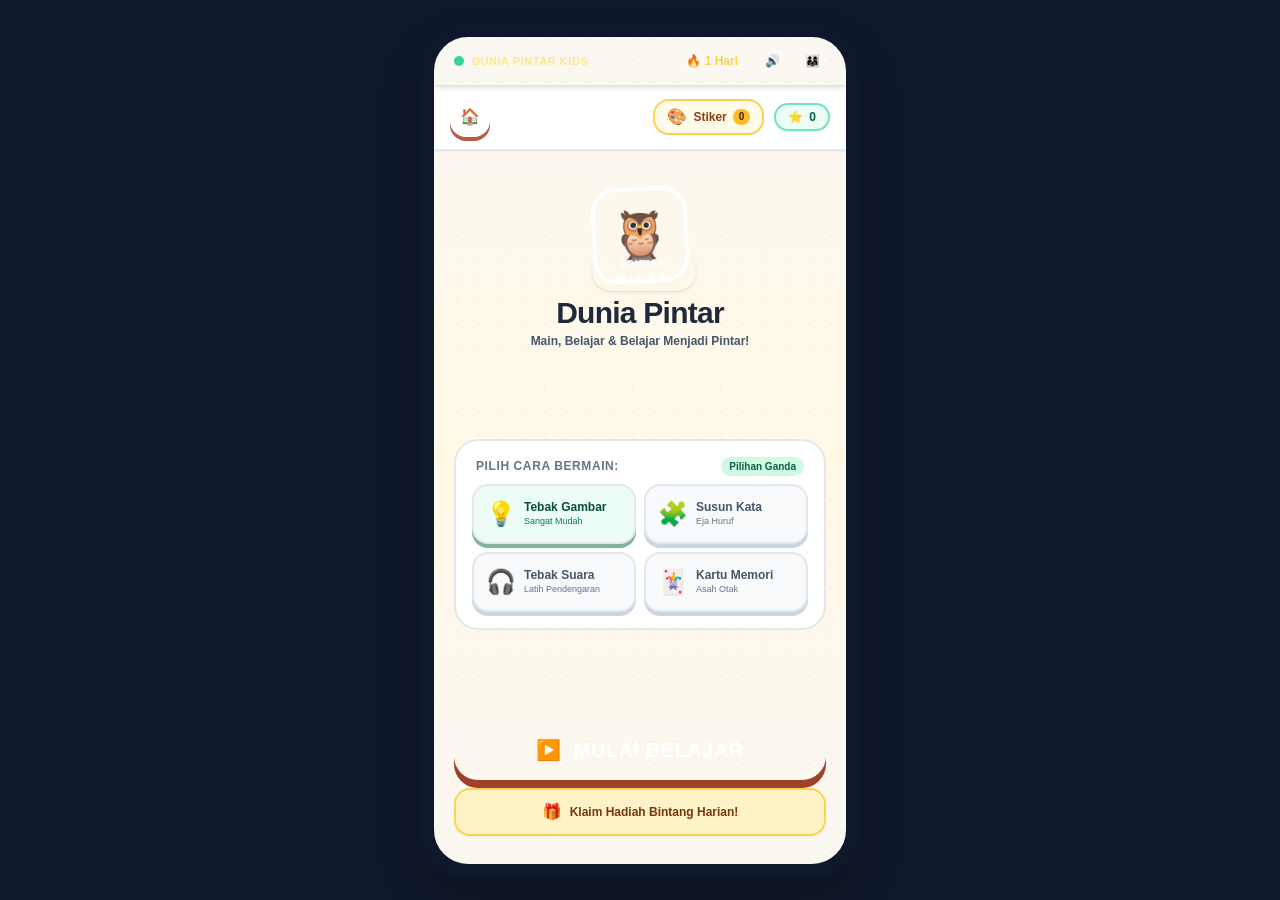
==== commit 2963fb5f: "feat v9 Dunia Pintar Premium: single-file offline hand-drawn (no CDN), tailwind inline, emoji icons," ====
--- a/index.html
+++ b/index.html
@@ -1,128 +1,1399 @@
 <!DOCTYPE html>
 <html lang="id">
 <head>
-<meta charset="UTF-8">
-<meta name="viewport" content="width=device-width, initial-scale=1.0, maximum-scale=1.0, user-scalable=no">
-<meta name="theme-color" content="#FFD23F">
-<title>Mini Ceria</title>
-
-<style>@font-face{font-family:"Fredoka Fallback";src:local("Arial Black"),local("Arial");}</style>
-<link rel="stylesheet" href="css/style.css">
+    <meta charset="UTF-8">
+    <meta name="viewport" content="width=device-width, initial-scale=1.0, maximum-scale=1.0, user-scalable=no">
+    <title>Dunia Pintar Studio - Aplikasi Edukasi Anak Pro</title>
+
+<style>
+/* === DUNIA PINTAR - HAND-DRAWN PREMIUM OFFLINE (no CDN) === */
+*{box-sizing:border-box;margin:0;padding:0}
+:root{--warm:#FAF7F2;--clay:#F4EBE1;--terra:#E07A5F;--ocean:#1D3557;--sage:#81B29A;--mustard:#F2CC8F;--berry:#7209B7;--mint:#2ECC71;--coral:#FF6B6B;--sky:#38BDF8;--navy:#073B4C;--yellow:#FFD23F;--green:#06D6A0}
+html,body{height:100%}
+body{font-family:'Nunito','Fredoka',system-ui,-apple-system,'Segoe UI',Roboto,Arial,sans-serif;background:#0F172A;min-height:100vh;display:flex;align-items:center;justify-content:center;padding:0;user-select:none;-webkit-user-select:none;touch-action:manipulation;color:#1E293B}
+.phone-container{width:100%;height:100vh;background:linear-gradient(180deg,#FAF7F2 0%, #FFF9E6 50%, #FAF7F2 100%);display:flex;flex-direction:column;position:relative;overflow:hidden}
+@media(min-width:640px){.phone-container{max-width:440px;height:900px;max-height:95vh;border:14px solid #0F172A;border-radius:48px;box-shadow:0 25px 60px -15px rgba(0,0,0,.7)}}
+/* paper dot texture */
+.phone-container::before{content:'';position:absolute;inset:0;background:radial-gradient(circle at 1px 1px, rgba(7,59,76,.06) 1px, transparent 0);background-size:22px 22px;pointer-events:none;opacity:.7}
+/* doodle clouds */
+.phone-container::after{content:'☁️ ☁️';position:absolute;top:62px;left:50%;transform:translateX(-50%);font-size:10px;letter-spacing:18px;opacity:.18;pointer-events:none}
+.btn-tactile{transition:all .12s cubic-bezier(.34,1.56,.64,1)}
+.btn-tactile:active{transform:translateY(4px) scale(.98) !important;filter:brightness(.96)}
+.arabic-text{font-family:'Amiri',Georgia,serif;line-height:1.1;font-size:54px}
+/* HAND-DRAWN CARDS - wobble */
+.hand-card{border-radius:22px 18px 24px 20px !important;transform:rotate(-.45deg);border:3px solid #073B4C !important;box-shadow:0 7px 0 #073B4C, 0 10px 22px rgba(7,59,76,.12) !important}
+.hand-card:nth-child(even){transform:rotate(.5deg);border-radius:20px 24px 18px 22px !important}
+.hand-card:nth-child(3n){transform:rotate(-.25deg)}
+.hand-card:active{transform:rotate(0) translateY(3px) scale(.98) !important}
+.category-tile{position:relative;overflow:hidden}
+.category-tile::after{content:'';position:absolute;top:-10px;right:-10px;width:44px;height:44px;background:rgba(255,255,255,.14);border-radius:50%;pointer-events:none}
+@keyframes bob{0%,100%{transform:translateY(0) rotate(-3deg)}50%{transform:translateY(-6px) rotate(-3deg)}}
+.mascot-bob{animation:bob 2.2s ease-in-out infinite}
+@keyframes shake{0%,100%{transform:translateX(0)}20%,60%{transform:translateX(-7px)}40%,80%{transform:translateX(7px)}}
+.animate-shake{animation:shake .4s ease-in-out}
+@keyframes fall{0%{transform:translateY(-20px) rotate(0) ;opacity:1}100%{transform:translateY(480px) rotate(720deg);opacity:0}}
+.confetti-piece{position:absolute;width:10px;height:10px;animation:fall 1.1s ease-out forwards;pointer-events:none}
+/* scrollbar */
+::-webkit-scrollbar{width:6px}::-webkit-scrollbar-thumb{background:#CBD5E1;border-radius:10px}
+</style>
+<script>
+// Inline confetti (no CDN) - CSS pieces
+function confetti(opts){
+  try{
+    const c = document.querySelector('.phone-container')||document.body;
+    const colors=['#FFD23F','#06D6A0','#FF6B6B','#38BDF8','#7209B7','#F2CC8F'];
+    for(let i=0;i<(opts&&opts.particleCount||60);i++){
+      const d=document.createElement('div');
+      d.className='confetti-piece';
+      d.style.left=(10+Math.random()*80)+'%';
+      d.style.top='18%';
+      d.style.background=colors[i%colors.length];
+      d.style.transform='rotate('+(Math.random()*360)+'deg)';
+      d.style.borderRadius=(Math.random()>.5?'50%':'4px');
+      d.style.animationDelay=(Math.random()*.2)+'s';
+      c.appendChild(d);
+      setTimeout(()=>d.remove(),1300);
+    }
+  }catch(e){}
+}
+</script>
+
+<style>
+        body {
+            font-family: 'Fredoka', 'Outfit', sans-serif;
+            user-select: none;
+            -webkit-user-select: none;
+            touch-action: manipulation;
+            background-color: #1E293B;
+            min-height: 100vh;
+        }
+
+        /* Tactile Push Button Physics */
+        .btn-tactile {
+            transition: all 0.1s cubic-bezier(0.175, 0.885, 0.32, 1.275);
+            position: relative;
+        }
+        .btn-tactile:active {
+            transform: translateY(6px) !important;
+            box-shadow: 0 2px 0px rgba(0, 0, 0, 0.2) !important;
+        }
+
+        /* Phone Frame Desktop Simulation */
+        @media (min-width: 640px) {
+            .phone-container {
+                max-width: 440px;
+                height: 900px;
+                max-height: 95vh;
+                border: 14px solid #0F172A;
+                border-radius: 48px;
+                box-shadow: 0 25px 60px -15px rgba(0, 0, 0, 0.7);
+            }
+        }
+
+        .arabic-text {
+            font-family: 'Amiri', serif;
+            line-height: 1.1;
+        }
+
+        /* Custom Scrollbar */
+        ::-webkit-scrollbar {
+            width: 6px;
+        }
+        ::-webkit-scrollbar-track {
+            background: transparent;
+        }
+        ::-webkit-scrollbar-thumb {
+            background: #CBD5E1;
+            border-radius: 10px;
+        }
+
+        /* Card Shake Animation for wrong answers */
+        @keyframes shake {
+            0%, 100% { transform: translateX(0); }
+            20%, 60% { transform: translateX(-8px); }
+            40%, 80% { transform: translateX(8px); }
+        }
+        .animate-shake {
+            animation: shake 0.4s ease-in-out;
+        }
+
+        /* Memory Card Flip Style */
+        .perspective-1000 {
+            perspective: 1000px;
+        }
+        .transform-style-3d {
+            transform-style: preserve-3d;
+        }
+        .backface-hidden {
+            backface-visibility: hidden;
+        }
+        .rotate-y-180 {
+            transform: rotateY(180deg);
+        }
+    </style>
 </head>
-<body>
-<!-- SPLASH CANTIK -->
-<div id="splash" class="splash">
-  <div class="splash-card">
-    <div class="splash-icon">🌟</div>
-    <div class="splash-title">Mini Ceria</div>
-    <div class="splash-sub">Hijaiyah • Alfabet • Hewan • Doa</div>
-    <div class="splash-bar"><div id="splashProgress"></div></div>
-    <div class="splash-tip">Memuat suara & gambar...</div>
-  </div>
-</div>
-
-<!-- LICENSE GATE -->
-<div id="licenseOverlay" class="overlay hidden">
-  <div class="lock-box license-box">
-    <div class="lock-emoji">🔑</div>
-    <h3>Aktivasi Mini Ceria</h3>
-    <p>Masukkan kode lisensi dari penjual.<br><span class="small">1 kode = 1 HP/Tab. Jangan dishare ya!</span></p>
-    <input id="licenseInput" type="text" placeholder="Contoh: CERIA-1234-ABCD" maxlength="19">
-    <button class="btn-primary" onclick="app.checkLicense()">Aktifkan Sekarang</button>
-    <p class="license-help">Belum punya kode? Chat penjual di Lynk.id/SociaBuzz.</p>
-    <p id="licenseErr" class="license-err hidden"></p>
-    <button class="btn-secondary" onclick="app.demoMode()">Coba Demo (3 Soal)</button>
-  </div>
-</div>
-
-<div class="bg-decor" aria-hidden="true"><span class="cloud c1"></span><span class="cloud c2"></span><span class="cloud c3"></span></div>
-
-<header id="header">
-  <div class="logo" id="logoTap"><span class="logo-icon">🌟</span> Mini Ceria</div>
-  <div class="stars"><span class="pill star-pill" id="starCount">⭐ 0</span><span class="pill trophy-pill" id="stickerCount">🏆 0</span><button class="pill raport-pill" onclick="app.openRaport()">📊</button></div>
-</header>
-
-<section id="home" class="screen active">
-  <div class="hero">
-    <div class="hero-badge">✨ Untuk Anak 1–5 Tahun • 100% Offline • Bebas Iklan</div>
-    <h1>Belajar Sambil <span class="hl">Main!</span></h1>
-    <p class="hero-sub">Semua pakai <b>suara</b> — anak belum bisa baca tetap bisa. Emak pilih tema, anak tinggal TAP gambar gede.</p>
-    <div class="mascot-row"><span class="mascot">🧒</span><span class="mascot m2">🐱</span><span class="mascot m3">📚</span></div>
-  </div>
-
-  <h2 class="section-title">Pilih Tema Belajar 👇 <span>Emak yang pencet</span></h2>
-  <div class="grid3">
-    <button class="cat-card hijaiyah" onclick="app.start('hijaiyah')"><div class="cat-top"><span class="cat-icon">ب</span><span class="cat-badge">28 Soal</span></div><div class="cat-title">Hijaiyah</div><div class="cat-desc">Alif – Kha • Suara</div><div class="cat-arrow">Main →</div></button>
-    <button class="cat-card alfabet" onclick="app.start('alfabet')"><div class="cat-top"><span class="cat-icon">Abc</span><span class="cat-badge">26 Soal</span></div><div class="cat-title">Alfabet</div><div class="cat-desc">A – Z • Huruf Besar</div><div class="cat-arrow">Main →</div></button>
-    <button class="cat-card hewan" onclick="app.start('hewan')"><div class="cat-top"><span class="cat-icon">🐱</span><span class="cat-badge">15 Soal</span></div><div class="cat-title">Hewan</div><div class="cat-desc">Kucing – Kelinci</div><div class="cat-arrow">Main →</div></button>
-    <button class="cat-card warna" onclick="app.start('warna')"><div class="cat-top"><span class="cat-icon" style="background:#FFD23F">🎨</span><span class="cat-badge">10 Soal</span></div><div class="cat-title">Warna</div><div class="cat-desc">Merah - Putih<div class="cat-arrow" style="background:#FFD23F">Main →</div></button>
-    <button class="cat-card angka" onclick="app.start('angka')"><div class="cat-top"><span class="cat-icon">123</span><span class="cat-badge">11 Soal</span></div><div class="cat-title">Angka</div><div class="cat-desc">0 - 10 • Berhitung</div><div class="cat-arrow" style="background:#06D6A0;color:#fff">Main →</div></button>
-    <button class="cat-card buah" onclick="app.start('buah')"><div class="cat-top"><span class="cat-icon">🍎</span><span class="cat-badge">9 Soal</span></div><div class="cat-title">Buah</div><div class="cat-desc">Apel - Alpukat<div class="cat-arrow" style="background:#FF8FA3;color:#fff">Main →</div></button>
-    <button class="cat-card doa" onclick="app.start('doa')"><div class="cat-top"><span class="cat-icon">🤲</span><span class="cat-badge">6 Hafalan</span></div><div class="cat-title">Doa Harian</div><div class="cat-desc">Tap → dengar doa full<div class="cat-arrow" style="background:#E9D5FF">Hafalan →</div></button>
-  </div>
-
-  <div class="trust"><span>🔊 Suara Indonesia</span><span>📴 Offline</span><span>🚫 Tanpa Iklan</span><span>👆 Tombol Gede</span><span>📊 Raport</span></div>
-
-  <div class="album-preview">
-    <div class="album-head"><h3>🏆 Album Stiker <span id="albumProgress">0/10</span></h3><span class="album-hint">Dapet 1 tiap 3 benar</span></div>
-    <div id="albumGrid" class="album-grid"></div>
-    <p class="album-foot">Nyalakan suara Tab/HP, tap 🔊 kalau gak dengar • Tap logo 5x untuk Menu Emak</p>
-  </div>
-</section>
-
-<section id="game" class="screen">
-  <div class="game-top">
-    <button class="btn-pill back" onclick="app.goHome()">← Menu</button>
-    <div class="progress-wrap"><div class="progress"><div id="progressBar"></div></div><span id="progressText">1/10</span></div>
-    <button class="btn-pill sound" onclick="app.replayAudio()">🔊</button>
-  </div>
-  <div class="question-box"><div class="q-mascot">🎧</div><div><div id="questionText" class="question-text">Mana huruf BA?</div><div id="questionHint" class="question-hint">Tap gambar yang benar ya!</div></div></div>
-  <div id="choices" class="choices"></div>
-  <div id="feedback" class="feedback hidden"></div>
-</section>
-
-
-<section id="hafalan" class="screen">
-  <div class="game-top">
-    <button class="btn-pill back" onclick="app.goHome()">← Menu</button>
-    <div class="progress-wrap"><span class="pill" style="background:var(--yellow);border:2px solid var(--navy);font-weight:900">🤲 Hafalan</span></div>
-    <button class="btn-pill sound" onclick="app.stopHafalan()">⏹️</button>
-  </div>
-  <div class="hafalan-head">
-    <div class="q-mascot">🤲</div>
-    <div><div class="question-text">Tap doa untuk hafalan</div><div class="question-hint">Tap kartu → putar doa full + ulang otomatis. Anak dengerin & ikutin ya!</div></div>
-  </div>
-  <div id="hafalanGrid" class="hafalan-grid"></div>
-  <div class="hafalan-foot">🔊 Tap kartu untuk putar • ⏹️ untuk stop • Ulang 2x biar hafal</div>
-</section>
-
-<section id="result" class="screen">
-  <div class="result-box">
-    <div id="resultEmoji" class="result-emoji">🎉</div>
-    <h2 id="resultTitle">Hebat!</h2>
-    <p id="resultDesc">Kamu dapet 8 bintang!</p>
-    <div id="resultStars" class="result-stars"></div>
-    <div class="result-btns"><button class="btn-primary" onclick="app.restart()">🔄 Main Lagi</button><button class="btn-secondary" onclick="app.goHome()">🎨 Ganti Tema</button><button class="btn-secondary" onclick="app.openRaport()">📊 Lihat Raport</button></div>
-  </div>
-</section>
-
-<section id="raport" class="screen">
-  <div class="raport-box">
-    <h2>📊 Raport Penilaian</h2>
-    <p class="raport-sub">Penyimpanan lokal di HP ini • Buat Emak pantau</p>
-    <div id="raportGrid" class="raport-grid"></div>
-    <div id="raportEmpty" class="raport-empty">Belum ada nilai. Main 1 tema dulu ya!</div>
-    <div class="raport-total"><span>Total Bintang</span><b id="raportTotal">⭐ 0</b></div>
-    <div class="raport-btns"><button class="btn-primary" onclick="app.goHome()">Kembali ke Menu</button><button class="btn-secondary" onclick="app.resetRaport()">🗑️ Reset Data</button></div>
-    <p class="small" style="text-align:center;color:#7A8A9A;margin-top:8px;font-size:10px">Data disimpan offline di HP ini. Ganti HP = data baru.</p>
-  </div>
-</section>
-
-<div id="exitPopup" class="overlay hidden"><div class="lock-box"><div class="lock-emoji">👋</div><h3>Keluar dari Mini Ceria?</h3><p>Yakin mau keluar?</p><div style="display:flex;gap:10px"><button class="btn-secondary" style="flex:1" onclick="app.dismissExit()">Tidak</button><button class="btn-primary" style="flex:1" onclick="app.confirmExit()">Ya, Keluar</button></div></div></div>
-<div id="lockOverlay" class="overlay hidden"><div class="lock-box"><div class="lock-emoji">🔒</div><h3>Menu Emak</h3><p>Area orang tua. Tap 5x logo untuk buka.</p><button class="btn-primary" onclick="app.goHome()">Kembali</button></div></div>
-
-<audio id="audioPlayer" preload="auto"></audio>
-<script src="js/howler.min.js"></script>
-<script src="js/engine.js"></script>
+<body class="flex items-center justify-center min-h-screen p-0 sm:p-4 bg-slate-900 text-slate-800">
+
+    <!-- MAIN APP CONTAINER FRAME -->
+    <div class="phone-container w-full h-screen sm:h-[900px] bg-warmCanvas flex flex-col relative overflow-hidden text-slate-800 shadow-2xl">
+        
+        <!-- TOP APP STATUS & AUDIO CONTROL BAR -->
+        <div class="bg-oceanDeep text-white px-5 py-2.5 flex justify-between items-center text-xs font-bold z-30 shadow-md">
+            <div class="flex items-center gap-2">
+                <span class="w-2.5 h-2.5 rounded-full bg-emerald-400 animate-pulse"></span>
+                <span class="tracking-wider text-[11px] font-outfit uppercase text-amber-200">DUNIA PINTAR KIDS</span>
+            </div>
+            
+            <div class="flex items-center gap-3">
+                <!-- Daily Streak Badge -->
+                <div class="flex items-center gap-1 bg-white/10 px-2 py-0.5 rounded-full text-amber-300" title="Streak Belajar Harian">
+                    <span aria-hidden="true">🔥</span>
+                    <span id="streakDisplay">1 Hari</span>
+                </div>
+
+                <button onclick="toggleSound()" class="w-7 h-7 rounded-full bg-white/10 hover:bg-white/20 flex items-center justify-center transition">
+                    <span aria-hidden="true">🔊</span>
+                </button>
+                
+                <!-- Parent Gate / Settings Button -->
+                <button onclick="openParentGate()" class="w-7 h-7 rounded-full bg-white/10 hover:bg-white/20 flex items-center justify-center transition text-slate-200" title="Area Orang Tua">
+                    <span aria-hidden="true">👨‍👩‍👧</span>
+                </button>
+            </div>
+        </div>
+
+        <!-- HEADER SCORE & NAVIGATION BAR -->
+        <header class="px-4 py-3 bg-white border-b-2 border-claySand flex justify-between items-center z-20 shadow-sm">
+            <button onclick="goToHome()" class="w-10 h-10 bg-terraRed text-white rounded-2xl flex items-center justify-center shadow-[0_4px_0_#B85B43] btn-tactile text-base" title="Menu Utama">
+                <span aria-hidden="true">🏠</span>
+            </button>
+
+            <!-- Rewards & Stars Display -->
+            <div class="flex items-center gap-2.5">
+                <button onclick="openStickerAlbum()" class="bg-amber-50 border-2 border-amber-300 px-3 py-1 rounded-2xl flex items-center gap-1.5 font-extrabold text-amber-800 shadow-sm btn-tactile text-xs">
+                    <span class="text-base">🎨</span>
+                    <span>Stiker</span>
+                    <span id="stickerBadgeCount" class="bg-amber-400 text-amber-950 text-[10px] px-1.5 py-0.2 rounded-full font-black">0</span>
+                </button>
+
+                <div class="bg-emerald-50 border-2 border-emerald-300 px-3 py-1 rounded-2xl flex items-center gap-1.5 font-extrabold text-emerald-800 shadow-sm text-xs">
+                    <span aria-hidden="true">⭐</span>
+                    <span id="starCount">0</span>
+                </div>
+            </div>
+        </header>
+
+        <!-- VIEW 1: HOME SCREEN -->
+        <div id="homeScreen" class="flex-1 flex flex-col justify-between p-5 overflow-y-auto z-10">
+            
+            <!-- Hero Banner & Mascot -->
+            <div class="text-center mt-2">
+                <div class="relative inline-block my-2">
+                    <div class="mascot-bob w-24 h-24 bg-mustardGold rounded-3xl mx-auto flex items-center justify-center text-5xl border-4 border-white shadow-tactile transform -rotate-3">
+                        🦉
+                    </div>
+                    <span class="absolute -bottom-2 -right-2 bg-berryPurple text-white text-[10px] px-3 py-1 rounded-full font-black tracking-wider uppercase shadow">
+                        EDUKASI PAUD & TK
+                    </span>
+                </div>
+                <h1 class="text-3xl font-black text-oceanDeep tracking-tight mt-1">
+                    Dunia Pintar
+                </h1>
+                <p class="text-slate-600 text-xs font-semibold mt-0.5">
+                    Main, Belajar & Belajar Menjadi Pintar!
+                </p>
+            </div>
+
+            <!-- Game Mode Selector -->
+            <div class="bg-white p-4 rounded-3xl border-2 border-claySand shadow-clay-card my-3 space-y-2">
+                <div class="flex justify-between items-center px-1 mb-1">
+                    <span class="font-extrabold text-xs text-slate-500 uppercase tracking-wider">Pilih Cara Bermain:</span>
+                    <span id="selectedModeBadge" class="text-[10px] bg-emerald-100 text-emerald-800 font-extrabold px-2 py-0.5 rounded-full">Pilihan Ganda</span>
+                </div>
+
+                <div class="grid grid-cols-2 gap-2">
+                    <!-- Mode 1: Pilihan Ganda -->
+                    <button onclick="selectGameMode('mcq')" id="modeMcqBtn" class="p-3 rounded-2xl border-2 border-sageGreen bg-emerald-50 text-emerald-900 font-extrabold text-left btn-tactile shadow-[0_4px_0_#81B29A] flex items-center gap-2">
+                        <span class="text-2xl">💡</span>
+                        <div>
+                            <div class="text-xs">Tebak Gambar</div>
+                            <div class="text-[9px] text-emerald-700 font-medium">Sangat Mudah</div>
+                        </div>
+                    </button>
+
+                    <!-- Mode 2: Susun Huruf -->
+                    <button onclick="selectGameMode('spelling')" id="modeSpellingBtn" class="p-3 rounded-2xl border-2 border-slate-200 bg-slate-50 text-slate-600 font-extrabold text-left btn-tactile shadow-[0_4px_0_#CBD5E1] flex items-center gap-2">
+                        <span class="text-2xl">🧩</span>
+                        <div>
+                            <div class="text-xs">Susun Kata</div>
+                            <div class="text-[9px] text-slate-500 font-medium">Eja Huruf</div>
+                        </div>
+                    </button>
+
+                    <!-- Mode 3: Listening Test -->
+                    <button onclick="selectGameMode('listening')" id="modeListeningBtn" class="p-3 rounded-2xl border-2 border-slate-200 bg-slate-50 text-slate-600 font-extrabold text-left btn-tactile shadow-[0_4px_0_#CBD5E1] flex items-center gap-2">
+                        <span class="text-2xl">🎧</span>
+                        <div>
+                            <div class="text-xs">Tebak Suara</div>
+                            <div class="text-[9px] text-slate-500 font-medium">Latih Pendengaran</div>
+                        </div>
+                    </button>
+
+                    <!-- Mode 4: Memory Match -->
+                    <button onclick="selectGameMode('memory')" id="modeMemoryBtn" class="p-3 rounded-2xl border-2 border-slate-200 bg-slate-50 text-slate-600 font-extrabold text-left btn-tactile shadow-[0_4px_0_#CBD5E1] flex items-center gap-2">
+                        <span class="text-2xl">🃏</span>
+                        <div>
+                            <div class="text-xs">Kartu Memori</div>
+                            <div class="text-[9px] text-slate-500 font-medium">Asah Otak</div>
+                        </div>
+                    </button>
+                </div>
+            </div>
+
+            <!-- Main Play Button -->
+            <div class="space-y-2 mb-2">
+                <button onclick="showCategoryScreen()" class="w-full py-4 bg-terraRed hover:bg-orange-600 text-white font-black text-xl rounded-3xl shadow-[0_8px_0_#9E402A] btn-tactile flex items-center justify-center gap-3 tracking-wide">
+                    <span aria-hidden="true">▶️</span>
+                    MULAI BELAJAR
+                </button>
+
+                <!-- Daily Reward Banner -->
+                <button onclick="claimDailyReward()" id="dailyRewardBtn" class="w-full py-2.5 bg-amber-100 hover:bg-amber-200 text-amber-900 border-2 border-amber-300 font-extrabold text-xs rounded-2xl btn-tactile flex items-center justify-center gap-2 shadow-sm">
+                    <span class="text-base animate-bounce">🎁</span>
+                    <span id="dailyRewardText">Klaim Hadiah Bintang Harian!</span>
+                </button>
+            </div>
+        </div>
+
+        <!-- VIEW 2: CATEGORY SELECTION -->
+        <div id="categoryScreen" class="hidden flex-1 flex flex-col p-4 overflow-y-auto z-10">
+            <div class="text-center my-1">
+                <h2 class="text-2xl font-black text-oceanDeep">Pilih Modul Belajar</h2>
+                <p class="text-xs text-slate-600 font-bold">Pilih kategori kesukaanmu!</p>
+            </div>
+
+            <div class="grid grid-cols-2 gap-3 my-auto py-2">
+                <!-- 1. Hijaiyah -->
+                <button onclick="startCategory('hijaiyah')" class="hand-card category-tile bg-emerald-500 text-white p-3.5 rounded-3xl shadow-[0_8px_0_#065F46] btn-tactile flex flex-col items-center justify-center text-center gap-1 border-2 border-emerald-400">
+                    <span class="arabic-text text-4xl font-bold">ابت</span>
+                    <span class="font-black text-sm mt-1">Huruf Hijaiyah</span>
+                    <span class="bg-emerald-700/50 text-[10px] px-2 py-0.5 rounded-full font-bold">10 Soal & Audio</span>
+                </button>
+
+                <!-- 2. Alfabet -->
+                <button onclick="startCategory('alfabet')" class="hand-card category-tile bg-amber-500 text-white p-3.5 rounded-3xl shadow-[0_8px_0_#B45309] btn-tactile flex flex-col items-center justify-center text-center gap-1 border-2 border-amber-400">
+                    <span class="text-3xl font-black">A B C</span>
+                    <span class="font-black text-sm mt-1">Huruf Alfabet</span>
+                    <span class="bg-amber-700/50 text-[10px] px-2 py-0.5 rounded-full font-bold">10 Soal & Fonik</span>
+                </button>
+
+                <!-- 3. Angka -->
+                <button onclick="startCategory('angka')" class="hand-card category-tile bg-skySlate text-white p-3.5 rounded-3xl shadow-[0_8px_0_#0284C7] btn-tactile flex flex-col items-center justify-center text-center gap-1 border-2 border-sky-300">
+                    <span class="text-3xl font-black">1 2 3</span>
+                    <span class="font-black text-sm mt-1">Angka & Hitung</span>
+                    <span class="bg-sky-800/40 text-[10px] px-2 py-0.5 rounded-full font-bold">10 Soal Berhitung</span>
+                </button>
+
+                <!-- 4. Satwa -->
+                <button onclick="startCategory('satwa')" class="hand-card category-tile bg-terraRed text-white p-3.5 rounded-3xl shadow-[0_8px_0_#9E402A] btn-tactile flex flex-col items-center justify-center text-center gap-1 border-2 border-orange-400">
+                    <span class="text-3xl">🦁</span>
+                    <span class="font-black text-sm mt-1">Dunia Satwa</span>
+                    <span class="bg-orange-800/40 text-[10px] px-2 py-0.5 rounded-full font-bold">10 Hewan Unik</span>
+                </button>
+
+                <!-- 5. Warna & Bentuk -->
+                <button onclick="startCategory('warna')" class="hand-card category-tile bg-berryPurple text-white p-3.5 rounded-3xl shadow-[0_8px_0_#4C1D95] btn-tactile flex flex-col items-center justify-center text-center gap-1 border-2 border-purple-400">
+                    <span class="text-3xl">🎨</span>
+                    <span class="font-black text-sm mt-1">Warna & Bentuk</span>
+                    <span class="bg-purple-900/50 text-[10px] px-2 py-0.5 rounded-full font-bold">10 Geometri & Warna</span>
+                </button>
+
+                <!-- 6. Buah & Sayur -->
+                <button onclick="startCategory('buah')" class="hand-card category-tile bg-rose-500 text-white p-3.5 rounded-3xl shadow-[0_8px_0_#9F1239] btn-tactile flex flex-col items-center justify-center text-center gap-1 border-2 border-rose-400">
+                    <span class="text-3xl">🍎🥦</span>
+                    <span class="font-black text-sm mt-1">Buah & Sayur</span>
+                    <span class="bg-rose-800/50 text-[10px] px-2 py-0.5 rounded-full font-bold">10 Makanan Sehat</span>
+                </button>
+
+                <!-- 7. Transportasi -->
+                <button onclick="startCategory('transportasi')" class="hand-card category-tile bg-indigo-600 text-white p-3.5 rounded-3xl shadow-[0_8px_0_#312E81] btn-tactile flex flex-col items-center justify-center text-center gap-1 border-2 border-indigo-400">
+                    <span class="text-3xl">🚗🚀</span>
+                    <span class="font-black text-sm mt-1">Transportasi</span>
+                    <span class="bg-indigo-900/50 text-[10px] px-2 py-0.5 rounded-full font-bold">10 Kendaraan</span>
+                </button>
+
+                <!-- 8. Logika & Pola -->
+                <button onclick="startCategory('logika')" class="hand-card category-tile bg-teal-600 text-white p-3.5 rounded-3xl shadow-[0_8px_0_#0D9488] btn-tactile flex flex-col items-center justify-center text-center gap-1 border-2 border-teal-400">
+                    <span class="text-3xl">🧠🧩</span>
+                    <span class="font-black text-sm mt-1">Logika & Pola</span>
+                    <span class="bg-teal-800/50 text-[10px] px-2 py-0.5 rounded-full font-bold">10 Asah Otak</span>
+                </button>
+
+                <!-- 9. Tebak Bayangan -->
+                <button onclick="startCategory('bayangan')" class="hand-card category-tile bg-fuchsia-600 text-white p-3.5 rounded-3xl shadow-[0_8px_0_#A21CAF] btn-tactile flex flex-col items-center justify-center text-center gap-1 border-2 border-fuchsia-400">
+                    <span class="text-3xl">👤🔍</span>
+                    <span class="font-black text-sm mt-1">Tebak Bayangan</span>
+                    <span class="bg-fuchsia-800/50 text-[10px] px-2 py-0.5 rounded-full font-bold">10 Visual Spasial</span>
+                </button>
+
+                <!-- 10. Tubuh & Kebiasaan Baik (Full Row) -->
+                <button onclick="startCategory('kebiasaan')" class="hand-card category-tile col-span-2 bg-amber-600 text-white p-3 rounded-3xl shadow-[0_8px_0_#B45309] btn-tactile flex items-center justify-center gap-4 border-2 border-amber-400">
+                    <span class="text-4xl">🧼🦷</span>
+                    <div class="text-left">
+                        <span class="font-black text-base block">Tubuh & Kebiasaan Baik</span>
+                        <span class="bg-amber-900/50 text-[10px] px-2 py-0.5 rounded-full font-bold inline-block">10 Karakter, Kesehatan & Indera</span>
+                    </div>
+                </button>
+            </div>
+
+            <button onclick="showHomeScreen()" class="w-full py-3 bg-white text-slate-700 font-extrabold text-xs rounded-2xl shadow-sm border-2 border-claySand btn-tactile flex items-center justify-center gap-2 mt-auto">
+                <span aria-hidden="true">←</span>
+                Kembali ke Menu Utama
+            </button>
+        </div>
+
+        <!-- VIEW 3: GAME SCREEN -->
+        <div id="gameScreen" class="hidden flex-1 flex flex-col justify-between p-4 overflow-y-auto z-10">
+            
+            <!-- Level Bar & Hint Button -->
+            <div class="flex justify-between items-center mb-1">
+                <div id="levelBadge" class="bg-oceanDeep text-white font-extrabold px-3 py-1 rounded-2xl text-xs shadow-sm">
+                    Level 1 / 10
+                </div>
+                
+                <button onclick="triggerAudioClue()" class="bg-amber-400 text-amber-950 font-black px-3 py-1.5 rounded-2xl text-xs btn-tactile shadow-[0_3px_0_#B45309] flex items-center gap-1.5">
+                    <span aria-hidden="true">🔊</span>
+                    <span>Dengarkan Suara</span>
+                </button>
+            </div>
+
+            <!-- QUESTION CARD -->
+            <div id="questionCard" class="bg-white rounded-3xl border-4 border-claySand shadow-clay-card p-4 flex flex-col items-center relative my-auto">
+                
+                <span id="categoryTag" class="bg-claySand text-oceanDeep font-black text-[10px] uppercase px-3 py-0.5 rounded-full mb-1 tracking-wider">
+                    HIJAIYAH
+                </span>
+
+                <!-- Display Box (Glyph / Emoji / Image Card / Audio Wave) -->
+                <div id="visualDisplayBox" class="w-full min-h-[160px] bg-warmCanvas rounded-2xl border-2 border-dashed border-slate-300 flex flex-col items-center justify-center p-3 my-1 relative overflow-hidden">
+                    <!-- Dynamic Visual Content Inserted by JS -->
+                </div>
+
+                <!-- Text Clue Prompt -->
+                <p id="clueText" class="text-xs font-bold text-slate-600 italic text-center mt-2">
+                    "Manakah jawaban yang benar?"
+                </p>
+            </div>
+
+            <!-- GAME MODE ANSWER CONTAINERS -->
+            <div class="my-2">
+                
+                <!-- 1. MCQ MODE BUTTONS -->
+                <div id="mcqAnswersContainer" class="grid grid-cols-2 gap-2.5">
+                    <!-- Dynamic Answer Buttons -->
+                </div>
+
+                <!-- 2. SPELLING PUZZLE CONTAINER -->
+                <div id="spellingAnswersContainer" class="hidden space-y-3">
+                    <!-- Target Answer Slots -->
+                    <div id="wordSlots" class="flex flex-wrap justify-center gap-1.5 min-h-[48px] p-2 bg-white rounded-2xl border-2 border-claySand shadow-inner">
+                        <!-- Dynamic Slots -->
+                    </div>
+
+                    <!-- Tile Bank -->
+                    <div id="tileBank" class="flex flex-wrap justify-center gap-1.5 p-2 bg-claySand/60 rounded-2xl">
+                        <!-- Dynamic Clickable Tiles -->
+                    </div>
+
+                    <div class="flex gap-2">
+                        <button onclick="clearLastSpellingTile()" class="flex-1 py-2 bg-rose-100 text-rose-700 font-extrabold rounded-xl text-xs btn-tactile border border-rose-300">
+                            <span aria-hidden="true">⌫</span> Hapus
+                        </button>
+                        <button onclick="checkSpellingAnswer()" class="flex-2 py-2 bg-emerald-500 text-white font-black rounded-xl text-xs btn-tactile shadow-[0_4px_0_#047857] px-4">
+                            <span aria-hidden="true">✓</span> Cek Jawaban
+                        </button>
+                    </div>
+                </div>
+
+                <!-- 3. MEMORY MATCHING CONTAINER -->
+                <div id="memoryAnswersContainer" class="hidden grid grid-cols-3 gap-2 py-1">
+                    <!-- Dynamic Memory Cards -->
+                </div>
+
+            </div>
+
+        </div>
+
+        <!-- VIEW 4: STICKER ALBUM MODAL -->
+        <div id="stickerModal" class="hidden fixed inset-0 bg-slate-900/70 backdrop-blur-sm z-50 flex items-center justify-center p-4">
+            <div class="bg-warmCanvas rounded-3xl border-4 border-amber-300 p-5 w-full max-w-sm max-h-[85vh] flex flex-col shadow-2xl relative">
+                
+                <div class="flex justify-between items-center mb-3">
+                    <h3 class="text-xl font-black text-oceanDeep flex items-center gap-2">
+                        <span>🎨</span> Album Stiker Anak
+                    </h3>
+                    <button onclick="closeStickerAlbum()" class="w-8 h-8 rounded-full bg-rose-500 text-white font-bold flex items-center justify-center btn-tactile">
+                        ✕
+                    </button>
+                </div>
+
+                <p class="text-xs text-slate-600 font-bold mb-3">Selesaikan level untuk membuka stiker hewan & benda lucu!</p>
+
+                <!-- Sticker Grid -->
+                <div id="stickerGrid" class="grid grid-cols-3 gap-3 overflow-y-auto p-1 flex-1">
+                    <!-- Dynamic Stickers -->
+                </div>
+            </div>
+        </div>
+
+        <!-- VIEW 5: PARENT GATE & STATS MODAL -->
+        <div id="parentGateModal" class="hidden fixed inset-0 bg-slate-900/70 backdrop-blur-sm z-50 flex items-center justify-center p-4">
+            <div class="bg-white rounded-3xl border-4 border-oceanDeep p-5 w-full max-w-xs shadow-2xl relative text-center">
+                
+                <div id="parentLockView">
+                    <div class="text-4xl mb-2">🔒</div>
+                    <h3 class="text-lg font-black text-oceanDeep">Area Orang Tua</h3>
+                    <p class="text-xs text-slate-500 mb-3 font-semibold">Jawab pertanyaan matematika berikut untuk masuk:</p>
+
+                    <div class="bg-claySand p-3 rounded-2xl my-3 text-xl font-black text-oceanDeep" id="parentMathQuestion">
+                        3 + 4 = ?
+                    </div>
+
+                    <input type="number" id="parentMathInput" placeholder="Jawaban" class="w-full text-center py-2 border-2 border-slate-300 rounded-xl font-extrabold text-lg mb-3 focus:outline-none focus:border-oceanDeep">
+
+                    <div class="flex gap-2">
+                        <button onclick="closeParentGate()" class="flex-1 py-2 bg-slate-200 text-slate-700 font-bold rounded-xl text-xs btn-tactile">Batal</button>
+                        <button onclick="verifyParentAnswer()" class="flex-1 py-2 bg-oceanDeep text-white font-black rounded-xl text-xs btn-tactile shadow-[0_3px_0_#0F172A]">Masuk</button>
+                    </div>
+                </div>
+
+                <!-- PARENT DASHBOARD (Shown after correct math answer) -->
+                <div id="parentDashboardView" class="hidden text-left">
+                    <div class="flex justify-between items-center mb-3">
+                        <h3 class="text-lg font-black text-oceanDeep">📊 Laporan Belajar Anak</h3>
+                        <button onclick="closeParentGate()" class="text-slate-400 hover:text-slate-600 font-bold">✕</button>
+                    </div>
+
+                    <div class="space-y-2 text-xs font-semibold text-slate-700">
+                        <div class="bg-slate-50 p-2.5 rounded-xl border border-slate-200 flex justify-between">
+                            <span>Total Skor Poin:</span>
+                            <span id="parentStatScore" class="font-extrabold text-emerald-600">0 Poin</span>
+                        </div>
+                        <div class="bg-slate-50 p-2.5 rounded-xl border border-slate-200 flex justify-between">
+                            <span>Bintang Dikumpulkan:</span>
+                            <span id="parentStatStars" class="font-extrabold text-amber-500">0 ⭐</span>
+                        </div>
+                        <div class="bg-slate-50 p-2.5 rounded-xl border border-slate-200 flex justify-between">
+                            <span>Stiker Ditemukan:</span>
+                            <span id="parentStatStickers" class="font-extrabold text-purple-600">0 Stiker</span>
+                        </div>
+                    </div>
+
+                    <div class="mt-4 pt-3 border-t border-slate-200 space-y-2">
+                        <button onclick="confirmResetApp()" class="w-full py-2 bg-rose-50 text-rose-600 font-bold text-xs rounded-xl border border-rose-200 btn-tactile text-center">
+                            <span aria-hidden="true">↻</span> Reset Progress Belajar
+                        </button>
+                    </div>
+                </div>
+
+            </div>
+        </div>
+
+        <!-- VIEW 6: VICTORY CELEBRATION MODAL -->
+        <div id="victoryModal" class="hidden fixed inset-0 bg-slate-900/70 backdrop-blur-sm z-50 flex items-center justify-center p-4">
+            <div class="bg-white rounded-3xl border-4 border-amber-400 p-5 w-full max-w-xs text-center shadow-2xl relative animate-pop-in">
+                
+                <div class="text-6xl mb-1 animate-bounce">🎉</div>
+                <h2 class="text-2xl font-black text-oceanDeep">PINTAR SEKALIKU!</h2>
+                <p id="victorySubtext" class="text-slate-600 font-bold text-xs mt-0.5">Jawaban kamu benar!</p>
+
+                <!-- Stars Awarded -->
+                <div class="flex justify-center gap-2 my-3 text-3xl text-amber-400 drop-shadow-sm">
+                    <span aria-hidden="true">⭐</span>
+                    <span aria-hidden="true">⭐</span>
+                    <span aria-hidden="true">⭐</span>
+                </div>
+
+                <div id="unlockedStickerBanner" class="hidden bg-amber-50 p-2 rounded-2xl border border-amber-300 my-2 text-xs font-black text-amber-900 flex items-center justify-center gap-2">
+                    <span>🎁 Kamu Dapat Stiker Baru:</span>
+                    <span id="unlockedStickerEmoji" class="text-2xl">🦁</span>
+                </div>
+
+                <button onclick="nextLevel()" class="w-full py-3 bg-emerald-500 hover:bg-emerald-600 text-white font-black text-base rounded-2xl shadow-[0_5px_0_#047857] btn-tactile flex items-center justify-center gap-2 mt-2">
+                    Soal Berikutnya
+                    <span aria-hidden="true">→</span>
+                </button>
+            </div>
+        </div>
+
+        <!-- TOAST NOTIFICATION -->
+        <div id="toast" class="hidden fixed top-16 left-1/2 -translate-x-1/2 bg-oceanDeep text-white px-4 py-2 rounded-2xl text-xs font-bold shadow-lg z-50 flex items-center gap-2">
+            <span aria-hidden="true">✨</span>
+            <span id="toastMsg">Informasi!</span>
+        </div>
+
+    </div>
+
+    <script>
+        /* -------------------------------------------------------------
+           GLOBAL APP STATE & STICKERS CATALOG
+        ------------------------------------------------------------- */
+        const gameState = {
+            score: 0,
+            stars: 0,
+            unlockedStickers: [],
+            currentCategory: 'hijaiyah',
+            currentLevelIndex: 0,
+            selectedMode: 'mcq', // 'mcq', 'spelling', 'listening', 'memory'
+            soundEnabled: true,
+            spellingInput: [],
+            memoryFlipped: [],
+            memoryCards: [],
+            parentMathResult: 0
+        };
+
+        const STICKERS_CATALOG = [
+            { id: 's1', name: 'Singa Berani', emoji: '🦁' },
+            { id: 's2', name: 'Gajah Cerdas', emoji: '🐘' },
+            { id: 's3', name: 'Kelinci Cepat', emoji: '🐰' },
+            { id: 's4', name: 'Kucing Lucu', emoji: '🐱' },
+            { id: 's5', name: 'Panda Comel', emoji: '🐼' },
+            { id: 's6', name: 'Roket Hebat', emoji: '🚀' },
+            { id: 's7', name: 'Bintang Terang', emoji: '⭐' },
+            { id: 's8', name: 'Mahkota Raja', emoji: '👑' },
+            { id: 's9', name: 'Pelangi Indah', emoji: '🌈' },
+            { id: 's10', name: 'Piala Juara', emoji: '🏆' },
+            { id: 's11', name: 'Robot Pintar', emoji: '🤖' },
+            { id: 's12', name: 'Mobil Balap', emoji: '🏎️' }
+        ];
+
+        /* -------------------------------------------------------------
+           RICH CONTENT DATABASE (10 CATEGORIES)
+        ------------------------------------------------------------- */
+        const questionsDatabase = {
+            // ... existing categories (hijaiyah, alfabet, angka, satwa, warna, buah, transportasi) ...
+            hijaiyah: [
+                { glyph: 'ا', name: 'ALIF', speech: 'Alif', clue: 'Huruf pertama dalam Hijaiyah: ALIF', options: ['ALIF', 'BA', 'TA', 'TSA'] },
+                { glyph: 'ب', name: 'BA', speech: 'Baa', clue: 'Huruf dengan titik satu di bawah: BA', options: ['ALIF', 'BA', 'JIM', 'TA'] },
+                { glyph: 'ت', name: 'TA', speech: 'Taa', clue: 'Huruf dengan titik dua di atas: TA', options: ['TSA', 'TA', 'BA', 'NUN'] },
+                { glyph: 'ث', name: 'TSA', speech: 'Tsaa', clue: 'Huruf dengan titik tiga di atas: TSA', options: ['TA', 'TSA', 'JIM', 'KHO'] },
+                { glyph: 'ج', name: 'JIM', speech: 'Jim', clue: 'Huruf titik satu di tengah perut: JIM', options: ['HA', 'KHO', 'JIM', 'AIN'] },
+                { glyph: 'ح', name: 'HA', speech: 'Haa', clue: 'Huruf bersih tanpa titik: HA', options: ['JIM', 'KHO', 'HA', 'AIN'] },
+                { glyph: 'خ', name: 'KHO', speech: 'Khoo', clue: 'Huruf titik satu di atas kepala: KHO', options: ['KHO', 'HA', 'GHIN', 'SHOD'] },
+                { glyph: 'د', name: 'DAL', speech: 'Dal', clue: 'Huruf melengkung seperti siku: DAL', options: ['DZAL', 'DAL', 'RO', 'ZAI'] },
+                { glyph: 'ذ', name: 'DZAL', speech: 'Dzal', clue: 'Huruf Dal dengan titik di atas: DZAL', options: ['DZAL', 'DAL', 'ZAI', 'RO'] },
+                { glyph: 'ر', name: 'RO', speech: 'Roo', clue: 'Huruf meluncur seperti perosotan: RO', options: ['RO', 'ZAI', 'DAL', 'NUN'] }
+            ],
+            alfabet: [
+                { letter: 'A', icon: '🍎', name: 'APEL', speech: 'A untuk Apel', clue: 'Huruf A untuk buah...', options: ['APEL', 'BEBEK', 'CACING', 'DOMBA'] },
+                { letter: 'B', icon: '🦆', name: 'BEBEK', speech: 'B untuk Bebek', clue: 'Huruf B untuk hewan...', options: ['ANJING', 'BEBEK', 'CICAK', 'ELANG'] },
+                { letter: 'C', icon: '🪱', name: 'CACING', speech: 'C untuk Cacing', clue: 'Huruf C untuk...', options: ['CACING', 'BURUNG', 'DOMBA', 'GAJAH'] },
+                { letter: 'D', icon: '🐑', name: 'DOMBA', speech: 'D untuk Domba', clue: 'Huruf D untuk...', options: ['CICAK', 'DOMBA', 'GAJAH', 'HARIMAU'] },
+                { letter: 'E', icon: '🦅', name: 'ELANG', speech: 'E untuk Elang', clue: 'Huruf E untuk burung...', options: ['ELANG', 'AYAM', 'IKAN', 'ULAR'] },
+                { letter: 'G', icon: '🐘', name: 'GAJAH', speech: 'G untuk Gajah', clue: 'Huruf G untuk hewan berbelalai...', options: ['HARIMAU', 'GAJAH', 'JERAPAH', 'KELINCI'] },
+                { letter: 'I', icon: '🐟', name: 'IKAN', speech: 'I untuk Ikan', clue: 'Huruf I untuk hewan air...', options: ['IKAN', 'ULAR', 'ELANG', 'ONTA'] },
+                { letter: 'K', icon: '🐱', name: 'KUCING', speech: 'K untuk Kucing', clue: 'Huruf K untuk hewan imut...', options: ['KUCING', 'KUDA', 'MONYET', 'SAPI'] },
+                { letter: 'M', icon: '🐒', name: 'MONYET', speech: 'M untuk Monyet', clue: 'Huruf M untuk pemakan pisang...', options: ['KUCING', 'MONYET', 'MUSANG', 'SINGA'] },
+                { letter: 'P', icon: '🍌', name: 'PISANG', speech: 'P untuk Pisang', clue: 'Huruf P untuk buah kuning...', options: ['PEPAYA', 'PISANG', 'PINUS', 'PIZZA'] }
+            ],
+            angka: [
+                { number: '1', visual: '🍎', name: 'SATU', count: 1, speech: 'Angka Satu', clue: 'Berapa jumlah buah di atas?', options: ['SATU', 'DUA', 'TIGA', 'EMPAT'] },
+                { number: '2', visual: '🍎🍎', name: 'DUA', count: 2, speech: 'Angka Dua', clue: 'Hitung buah apel ini!', options: ['SATU', 'DUA', 'TIGA', 'LIMA'] },
+                { number: '3', visual: '⭐⭐⭐', name: 'TIGA', count: 3, speech: 'Angka Tiga', clue: 'Ada berapa bintang di atas?', options: ['DUA', 'TIGA', 'EMPAT', 'ENAM'] },
+                { number: '4', visual: '🎈🎈🎈🎈', name: 'EMPAT', count: 4, speech: 'Angka Empat', clue: 'Hitung jumlah balon ceria!', options: ['TIGA', 'EMPAT', 'LIMA', 'TUJUH'] },
+                { number: '5', visual: '🐱🐱🐱🐱🐱', name: 'LIMA', count: 5, speech: 'Angka Lima', clue: 'Berapa jumlah kucing imut?', options: ['EMPAT', 'LIMA', 'ENAM', 'DELAPAN'] },
+                { number: '6', visual: '🚗🚗🚗🚗🚗🚗', name: 'ENAM', count: 6, speech: 'Angka Enam', clue: 'Hitung mobil-mobilan ini!', options: ['LIMA', 'ENAM', 'TUJUH', 'SEMBILAN'] },
+                { number: '7', visual: '🌸🌸🌸🌸🌸🌸🌸', name: 'TUJUH', count: 7, speech: 'Angka Tujuh', clue: 'Berapa kuntum bunga cantik?', options: ['ENAM', 'TUJUH', 'DELAPAN', 'SEPULUH'] },
+                { number: '8', visual: '🐟🐟🐟🐟🐟🐟🐟🐟', name: 'DELAPAN', count: 8, speech: 'Angka Delapan', clue: 'Hitung ikan-ikan berenang!', options: ['TUJUH', 'DELAPAN', 'SEMBILAN', 'LIMA'] },
+                { number: '9', visual: '🍬🍬🍬🍬🍬🍬🍬🍬🍬', name: 'SEMBILAN', count: 9, speech: 'Angka Sembilan', clue: 'Ada berapa permen manis?', options: ['DELAPAN', 'SEMBILAN', 'SEPULUH', 'ENAM'] },
+                { number: '10', visual: '🎨🎨🎨🎨🎨🎨🎨🎨🎨🎨', name: 'SEPULUH', count: 10, speech: 'Angka Sepuluh', clue: 'Hitung jumlah palet warna!', options: ['SEMBILAN', 'SEPULUH', 'DELAPAN', 'TIGA'] }
+            ],
+            satwa: [
+                { visual: '🐱', name: 'KUCING', speech: 'Kucing. Meow meow!', clue: 'Hewan suka minum susu & mengeong', options: ['KUCING', 'ANJING', 'KELINCI', 'MONYET'] },
+                { visual: '🐒', name: 'MONYET', speech: 'Monyet suka makan pisang!', clue: 'Hewan lincah pemanjat pohon', options: ['GAJAH', 'MONYET', 'SINGA', 'JERAPAH'] },
+                { visual: '🐘', name: 'GAJAH', speech: 'Gajah belalai panjang!', clue: 'Hewan bertubuh besar berbelalai', options: ['GAJAH', 'KUDA', 'SAPI', 'BADAK'] },
+                { visual: '🐔', name: 'AYAM', speech: 'Ayam kukuruyuk!', clue: 'Hewan berkokok pagi hari', options: ['BEBEK', 'BURUNG', 'AYAM', 'ANGSA'] },
+                { visual: '🦁', name: 'SINGA', speech: 'Singa Raja Hutan!', clue: 'Raja hutan bersurai lebat', options: ['HARIMAU', 'SINGA', 'SERIGALA', 'KUCING'] },
+                { visual: '🐢', name: 'KURA KURA', speech: 'Kura-kura jalan pelan!', clue: 'Hewan bercangkang keras pelan', options: ['SIPUT', 'KURA KURA', 'BUAYA', 'KATAK'] },
+                { visual: '🐸', name: 'KATAK', speech: 'Katak melompat!', clue: 'Hewan hijau suka melompat', options: ['KATAK', 'IKAN', 'UDANG', 'ULAR'] },
+                { visual: '🦋', name: 'KUPU KUPU', speech: 'Kupu-kupu terbang indah!', clue: 'Serangga bersayap indah', options: ['LEBAH', 'LALAT', 'KUPU KUPU', 'NYAMUK'] },
+                { visual: '🐬', name: 'LUMBA LUMBA', speech: 'Lumba-lumba pandai melompat!', clue: 'Mamalia laut yang sangat pintar', options: ['HIU', 'LUMBA LUMBA', 'PAUS', 'PENGUIN'] },
+                { visual: '🦉', name: 'BURUNG HANTU', speech: 'Burung Hantu matanya bulat!', clue: 'Burung bijak yang bangun di malam hari', options: ['ELANG', 'BURUNG HANTU', 'MERPATI', 'GATOK'] }
+            ],
+            warna: [
+                { colorHex: '#EF4444', name: 'MERAH', speech: 'Warna Merah', clue: 'Warna buah apel segar', options: ['MERAH', 'BIRU', 'KUNING', 'HIJAU'] },
+                { colorHex: '#3B82F6', name: 'BIRU', speech: 'Warna Biru', clue: 'Warna seperti indahnya langit', options: ['HIJAU', 'BIRU', 'UNGU', 'KUNING'] },
+                { colorHex: '#F59E0B', name: 'KUNING', speech: 'Warna Kuning', clue: 'Warna matahari dan pisang', options: ['ORANYE', 'MERAH', 'KUNING', 'HIJAU'] },
+                { colorHex: '#10B981', name: 'HIJAU', speech: 'Warna Hijau', clue: 'Warna dedaunan dan rumput', options: ['BIRU', 'HIJAU', 'COKELAT', 'HITAM'] },
+                { colorHex: '#8B5CF6', name: 'UNGU', speech: 'Warna Ungu', clue: 'Warna seperti buah anggur', options: ['UNGU', 'MERAH', 'PINK', 'BIRU'] },
+                { shape: '🔴', name: 'LINGKARAN', speech: 'Bentuk Lingkaran Bulat', clue: 'Bentuk bulat seperti bola', options: ['LINGKARAN', 'PERSEGI', 'SEGITIGA', 'BINTANG'] },
+                { shape: '🟥', name: 'PERSEGI', speech: 'Bentuk Persegi Empat', clue: 'Bentuk kotak dengan 4 sisi sama', options: ['PERSEGI', 'SEGITIGA', 'LINGKARAN', 'OVAL'] },
+                { shape: '🔺', name: 'SEGITIGA', speech: 'Bentuk Segitiga', clue: 'Bentuk mempunyai 3 sudut tajam', options: ['SEGITIGA', 'PERSEGI', 'BINTANG', 'LINGKARAN'] },
+                { shape: '⭐', name: 'BINTANG', speech: 'Bentuk Bintang Bersinar', clue: 'Bentuk bersinar di langit malam', options: ['BINTANG', 'PERSEGI', 'LINGKARAN', 'SEGITIGA'] },
+                { shape: '🖤', name: 'HATI', speech: 'Bentuk Hati Kasih Sayang', clue: 'Bentuk lambang kasih sayang', options: ['HATI', 'BINTANG', 'PERSEGI', 'LINGKARAN'] }
+            ],
+            buah: [
+                { visual: '🍎', name: 'APEL', speech: 'Buah Apel Merah', clue: 'Buah merah manis dan renyah', options: ['APEL', 'JERUK', 'MANGGA', 'PISANG'] },
+                { visual: '🍌', name: 'PISANG', speech: 'Buah Pisang Kuning', clue: 'Buah kuning favorit monyet', options: ['MELON', 'PISANG', 'NANAS', 'PEPAYA'] },
+                { visual: '🍉', name: 'SEMANGKA', speech: 'Buah Semangka Segar', clue: 'Buah besar hijau di luar, merah di dalam', options: ['MELON', 'SEMANGKA', 'DURIAN', 'ALPUKAT'] },
+                { visual: '🥦', name: 'BROKOLI', speech: 'Sayur Brokoli Hijau', clue: 'Sayuran hijau mirip pohon kecil', options: ['BROKOLI', 'WORTEL', 'BAYAM', 'TOMAT'] },
+                { visual: '🥕', name: 'WORTEL', speech: 'Sayur Wortel Oranye', clue: 'Sayur oranye favorit kelinci', options: ['WORTEL', 'TOMAT', 'KENTANG', 'TERONG'] },
+                { visual: '🍓', name: 'STROBERI', speech: 'Buah Stroberi Merah', clue: 'Buah merah mungil berbintik', options: ['ANGGUR', 'STROBERI', 'CERI', 'APEL'] },
+                { visual: '🍇', name: 'ANGGUR', speech: 'Buah Anggur Ungu', clue: 'Buah bulat manis bergerombol', options: ['ANGGUR', 'JERUK', 'PISANG', 'MELON'] },
+                { visual: '🌽', name: 'JAGUNG', speech: 'Jagung Manis Kuning', clue: 'Makanan berbiji kuning manis', options: ['JAGUNG', 'WORTEL', 'KENTANG', 'LABU'] },
+                { visual: '🍍', name: 'NANAS', speech: 'Buah Nanas', clue: 'Buah bermahkota daun segar', options: ['NANAS', 'DURIAN', 'MANGGA', 'PISANG'] },
+                { visual: '🥑', name: 'ALPUKAT', speech: 'Buah Alpukat Hijau', clue: 'Buah hijau lezat untuk jus', options: ['ALPUKAT', 'MELON', 'PEPAYA', 'MANGGA'] }
+            ],
+            transportasi: [
+                { visual: '🚗', name: 'MOBIL', speech: 'Mobil Kendaraan Darat', clue: 'Kendaraan roda empat jalan raya', options: ['MOBIL', 'MOTOR', 'SEPEDA', 'BUS'] },
+                { visual: '🚀', name: 'ROKET', speech: 'Roket Terbang Ke Luar Angkasa', clue: 'Wahana terbang menembus angkasa', options: ['PESAWAT', 'ROKET', 'HELIBER', 'BALON'] },
+                { visual: '✈️', name: 'PESAWAT', speech: 'Pesawat Terbang Di Langit', clue: 'Kendaraan terbang bersayap besar', options: ['PESAWAT', 'HELI', 'ROKET', 'BURUNG'] },
+                { visual: '🚢', name: 'KAPAL LAUT', speech: 'Kapal Laut Berlayar', clue: 'Kendaraan besar berlayar di samudra', options: ['PERAHU', 'KAPAL LAUT', 'MOBIL', 'KERETA'] },
+                { visual: '🚂', name: 'KERETA API', speech: 'Kereta Api Tuut Tuut!', clue: 'Kendaraan panjang di atas rel', options: ['KERETA API', 'BUS', 'TRUK', 'MOBIL'] },
+                { visual: '🚲', name: 'SEPEDA', speech: 'Sepeda Kayuh', clue: 'Kendaraan roda dua dikayuh kaki', options: ['SEPEDA', 'MOTOR', 'MOBIL', 'BECAK'] },
+                { visual: '🚁', name: 'HELIKOPTER', speech: 'Helikopter Baling-Baling', clue: 'Kendaraan terbang punya baling-baling', options: ['HELIKOPTER', 'PESAWAT', 'ROKET', 'BALON'] },
+                { visual: '🚌', name: 'BUS SEKOALH', speech: 'Bus Besar', clue: 'Kendaraan umum mengangkut banyak penumpang', options: ['BUS', 'TRUK', 'MOBIL', 'TAKSI'] },
+                { visual: '🚑', name: 'AMBULANS', speech: 'Ambulans Ninet Ninet!', clue: 'Mobil penolong membawa orang sakit', options: ['AMBULANS', 'POLISI', 'PEMADAM', 'TRUK'] },
+                { visual: '🚒', name: 'PEMADAM', speech: 'Mobil Pemadam Kebakaran', clue: 'Mobil merah penyemprot air pemadam api', options: ['PEMADAM', 'AMBULANS', 'POLISI', 'BUS'] }
+            ],
+
+            // 8. LOGIKA & POLA (10 Questions)
+            logika: [
+                { visual: '🔴 🔵 🔴 ❓', name: '🔴', speech: 'Urutan warna berikutnya adalah Merah!', clue: 'Lanjutkan urutan pola: Merah, Biru, Merah, ...', options: ['🔴', '🔵', '🟢', '🟡'] },
+                { visual: '🐘 vs 🐭', name: 'GAJAH', speech: 'Gajah lebih besar!', clue: 'Hewan mana yang ukurannya LEBIH BESAR?', options: ['GAJAH', 'TIKUS', 'KUCING', 'SEMUT'] },
+                { visual: '🍎🍎 vs 🍎', name: 'DUA APEL', speech: 'Dua apel lebih banyak!', clue: 'Manakah yang jumlahnya LEBIH BANYAK?', options: ['DUA APEL', 'SATU APEL', 'SAMA', 'TIDAK ADA'] },
+                { visual: '🍌 🍊 🍌 ❓', name: '🍊', speech: 'Pola selanjutnya adalah Jeruk!', clue: 'Pisang, Jeruk, Pisang, ... Gambar selanjutnya?', options: ['🍊', '🍌', '🍎', '🍇'] },
+                { visual: '☀️ 🌙 ☀️ ❓', name: '🌙', speech: 'Selanjutnya adalah Bulan!', clue: 'Matahari, Bulan, Matahari, ... Selanjutnya?', options: ['🌙', '☀️', '⭐', '☁️'] },
+                { visual: '2 + 1 = ❓', name: '3', speech: 'Dua ditambah satu sama dengan tiga!', clue: 'Berapa hasil dari 2 ditambah 1?', options: ['3', '2', '4', '5'] },
+                { visual: '1 + 1 = ❓', name: '2', speech: 'Satu ditambah satu sama dengan dua!', clue: 'Berapa hasil 1 ditambah 1?', options: ['2', '1', '3', '0'] },
+                { visual: '🟢 🟢 🟡 🟢 🟢 ❓', name: '🟡', speech: 'Berikutnya adalah warna Kuning!', clue: 'Hijau, Hijau, Kuning, Hijau, Hijau, ...?', options: ['🟡', '🟢', '🔴', '🔵'] },
+                { visual: '🚶 vs 🏃', name: 'BERLARI', speech: 'Berlari lebih cepat!', clue: 'Manakah gerakan yang LEBIH CEPAT?', options: ['BERLARI', 'BERJALAN', 'DUDUK', 'TIDUR'] },
+                { visual: '🔺 🟦 🔺 ❓', name: '🟦', speech: 'Berikutnya adalah Persegi Biru!', clue: 'Segitiga, Persegi, Segitiga, ...?', options: ['🟦', '🔺', '🔴', '⭐'] }
+            ],
+
+            // 9. TEBAK BAYANGAN (10 Questions)
+            bayangan: [
+                { visual: '👤 (🐘)', name: 'GAJAH', speech: 'Ini adalah bayangan Gajah!', clue: 'Tebak! Bayangan siapakah ini yang punya belalai?', options: ['GAJAH', 'SINGA', 'KUCING', 'BURUNG'] },
+                { visual: '👤 (🐱)', name: 'KUCING', speech: 'Ini bayangan Kucing!', clue: 'Bayangan hewan bertelinga lancip suka mengeong?', options: ['KUCING', 'ANJING', 'KELINCI', 'TIKUS'] },
+                { visual: '👤 (✈️)', name: 'PESAWAT', speech: 'Ini bayangan Pesawat!', clue: 'Bayangan benda bersayap yang terbang di udara?', options: ['PESAWAT', 'MOBIL', 'KAPAL', 'ROKET'] },
+                { visual: '👤 (🚀)', name: 'ROKET', speech: 'Ini bayangan Roket!', clue: 'Bayangan wahana meruncing meluncur ke angkasa?', options: ['ROKET', 'PESAWAT', 'HELIKOPTER', 'BALON'] },
+                { visual: '👤 (🍎)', name: 'APEL', speech: 'Ini bayangan buah Apel!', clue: 'Bayangan buah bulat bertangkai daun?', options: ['APEL', 'PISANG', 'JERUK', 'ANGGUR'] },
+                { visual: '👤 (🍌)', name: 'PISANG', speech: 'Ini bayangan Pisang!', clue: 'Bayangan buah melengkung panjang?', options: ['PISANG', 'APEL', 'MELON', 'NANAS'] },
+                { visual: '👤 (🐢)', name: 'KURA KURA', speech: 'Ini bayangan Kura-Kura!', clue: 'Bayangan hewan bercangkang bulat pelan?', options: ['KURA KURA', 'KATAK', 'IKAN', 'SIPUT'] },
+                { visual: '👤 (🦋)', name: 'KUPU KUPU', speech: 'Ini bayangan Kupu-kupu!', clue: 'Bayangan serangga bersayap lebar indah?', options: ['KUPU KUPU', 'LEBAH', 'BURUNG', 'LALAT'] },
+                { visual: '👤 (🚗)', name: 'MOBIL', speech: 'Ini bayangan Mobil!', clue: 'Bayangan kendaraan empat roda jalan darat?', options: ['MOBIL', 'MOTOR', 'SEPEDA', 'BUS'] },
+                { visual: '👤 (🦆)', name: 'BEBEK', speech: 'Ini bayangan Bebek!', clue: 'Bayangan unggas berparuh lebar berenang?', options: ['BEBEK', 'AYAM', 'BURUNG', 'ANGSA'] }
+            ],
+
+            // 10. TUBUH & KEBIASAAN BAIK (10 Questions)
+            kebiasaan: [
+                { visual: '🧼🤲', name: 'CUCI TANGAN', speech: 'Mencuci tangan pakai sabun!', clue: 'Apa yang dilakukan sebelum & sesudah makan?', options: ['CUCI TANGAN', 'GOSOK GIGI', 'MANDI', 'TIDUR'] },
+                { visual: '🪥🦷', name: 'GOSOK GIGI', speech: 'Menggosok gigi dengan bersih!', clue: 'Kegiatan membersihkan gigi setiap pagi & malam?', options: ['GOSOK GIGI', 'CUCI MUKA', 'MANDI', 'SISIR RAMBUT'] },
+                { visual: '👀', name: 'MATA', speech: 'Mata untuk melihat!', clue: 'Anggota tubuh untuk MELIHAT benda sekitar?', options: ['MATA', 'TELINGA', 'HIDUNG', 'MULUT'] },
+                { visual: '👂', name: 'TELINGA', speech: 'Telinga untuk mendengar!', clue: 'Anggota tubuh untuk MENDENGAR suara & musik?', options: ['TELINGA', 'MATA', 'HIDUNG', 'TANGAN'] },
+                { visual: '👃', name: 'HIDUNG', speech: 'Hidung untuk mencium bau!', clue: 'Anggota tubuh untuk MENGHIRUP udara & mencium bau?', options: ['HIDUNG', 'MULUT', 'MATA', 'TELINGA'] },
+                { visual: '🗑️', name: 'BUANG SAMPAH', speech: 'Buang sampah pada tempatnya!', clue: 'Di manakah kita harus membuang bungkus makanan?', options: ['BUANG SAMPAH', 'LEMPAR SEMBARANG', 'SIMPAN DI LANTAI', 'BIARKAN'] },
+                { visual: '🙏', name: 'TERIMA KASIH', speech: 'Mengucapkan Terima Kasih!', clue: 'Kata santun yang diucapkan saat diberi hadiah?', options: ['TERIMA KASIH', 'MAAF', 'PERMISI', 'HALLO'] },
+                { visual: '💪', name: 'OLAHRAGA', speech: 'Rajin berolahraga agar sehat!', clue: 'Kegiatan bergerak agar tubuh kuat & sehat?', options: ['OLAHRAGA', 'TIDUR SEHARIAN', 'MAIN HP', 'MAKAN PERMEN'] },
+                { visual: '🥦🍎', name: 'MAKANAN SEHAT', speech: 'Makan sayur dan buah segar!', clue: 'Makanan apa yang membuat tubuh tumbuh tinggi & sehat?', options: ['MAKANAN SEHAT', 'PERMEN MANIS', 'CHIPS ASIN', 'ES KRIM BANYAK'] },
+                { visual: '😴', name: 'TIDUR TEPAT WAKTU', speech: 'Tidur tepat waktu di malam hari!', clue: 'Kebiasaan baik di malam hari agar besok segar?', options: ['TIDUR TEPAT WAKTU', 'MAIN HP MALAM', 'NTON TV MATI', 'BEGADANG'] }
+            ]
+        };
+
+        /* -------------------------------------------------------------
+           WEB AUDIO SYNTHESIZER (NO EXTERNAL AUDIO FILES REQUIRED)
+        ------------------------------------------------------------- */
+        const audioCtx = new (window.AudioContext || window.webkitAudioContext)();
+
+        function playSoundSFX(type) {
+            if (!gameState.soundEnabled) return;
+            try {
+                if (audioCtx.state === 'suspended') audioCtx.resume();
+                
+                const osc = audioCtx.createOscillator();
+                const gain = audioCtx.createGain();
+                osc.connect(gain);
+                gain.connect(audioCtx.destination);
+
+                const now = audioCtx.currentTime;
+
+                if (type === 'correct') {
+                    // Bright chime arpeggio
+                    osc.type = 'sine';
+                    osc.frequency.setValueAtTime(523.25, now);
+                    osc.frequency.setValueAtTime(659.25, now + 0.08);
+                    osc.frequency.setValueAtTime(783.99, now + 0.16);
+                    osc.frequency.setValueAtTime(1046.50, now + 0.24);
+                    gain.gain.setValueAtTime(0.3, now);
+                    gain.gain.exponentialRampToValueAtTime(0.001, now + 0.5);
+                    osc.start(now);
+                    osc.stop(now + 0.5);
+                } else if (type === 'wrong') {
+                    // Low gentle boing
+                    osc.type = 'triangle';
+                    osc.frequency.setValueAtTime(220, now);
+                    osc.frequency.exponentialRampToValueAtTime(110, now + 0.25);
+                    gain.gain.setValueAtTime(0.3, now);
+                    gain.gain.exponentialRampToValueAtTime(0.01, now + 0.25);
+                    osc.start(now);
+                    osc.stop(now + 0.25);
+                } else if (type === 'pop') {
+                    // Tactile click
+                    osc.type = 'sine';
+                    osc.frequency.setValueAtTime(400, now);
+                    osc.frequency.exponentialRampToValueAtTime(800, now + 0.05);
+                    gain.gain.setValueAtTime(0.15, now);
+                    gain.gain.exponentialRampToValueAtTime(0.01, now + 0.05);
+                    osc.start(now);
+                    osc.stop(now + 0.05);
+                }
+            } catch(e) {
+                console.log('Audio Error:', e);
+            }
+        }
+
+        /* -------------------------------------------------------------
+           TEXT TO SPEECH ENGINE (INDONESIAN & ARABIC)
+        ------------------------------------------------------------- */
+        function speakNarrator(text, isArabic = false) {
+            if (!('speechSynthesis' in window)) return;
+            try {
+                window.speechSynthesis.cancel();
+                const utterance = new SpeechSynthesisUtterance(text);
+                utterance.lang = isArabic ? 'ar-SA' : 'id-ID';
+                utterance.pitch = 1.25; // Friendly voice pitch
+                utterance.rate = 0.85;  // Kids pacing
+                window.speechSynthesis.speak(utterance);
+            } catch(e) {
+                console.log('TTS Error:', e);
+            }
+        }
+
+        /* -------------------------------------------------------------
+           CORE NAVIGATION & PERSISTENCE
+        ------------------------------------------------------------- */
+        function loadSavedProgress() {
+            const score = localStorage.getItem('dp_score');
+            const stars = localStorage.getItem('dp_stars');
+            const stickers = localStorage.getItem('dp_stickers');
+            if (score) gameState.score = parseInt(score);
+            if (stars) gameState.stars = parseInt(stars);
+            if (stickers) gameState.unlockedStickers = JSON.parse(stickers);
+            updateHeaderUI();
+        }
+
+        function saveProgress() {
+            localStorage.setItem('dp_score', gameState.score);
+            localStorage.setItem('dp_stars', gameState.stars);
+            localStorage.setItem('dp_stickers', JSON.stringify(gameState.unlockedStickers));
+        }
+
+        function updateHeaderUI() {
+            document.getElementById('starCount').innerText = gameState.stars;
+            document.getElementById('stickerBadgeCount').innerText = gameState.unlockedStickers.length;
+        }
+
+        function showHomeScreen() {
+            playSoundSFX('pop');
+            document.getElementById('homeScreen').classList.remove('hidden');
+            document.getElementById('categoryScreen').classList.add('hidden');
+            document.getElementById('gameScreen').classList.add('hidden');
+        }
+
+        function showCategoryScreen() {
+            playSoundSFX('pop');
+            document.getElementById('homeScreen').classList.add('hidden');
+            document.getElementById('categoryScreen').classList.remove('hidden');
+            document.getElementById('gameScreen').classList.add('hidden');
+        }
+
+        function goToHome() {
+            showHomeScreen();
+        }
+
+        function selectGameMode(mode) {
+            playSoundSFX('pop');
+            gameState.selectedMode = mode;
+            const modes = ['mcq', 'spelling', 'listening', 'memory'];
+            const names = { mcq: 'Pilihan Ganda', spelling: 'Susun Kata', listening: 'Tebak Suara', memory: 'Kartu Memori' };
+
+            modes.forEach(m => {
+                const btn = document.getElementById(`mode${m.charAt(0).toUpperCase() + m.slice(1)}Btn`);
+                if (m === mode) {
+                    btn.className = "p-3 rounded-2xl border-2 border-sageGreen bg-emerald-50 text-emerald-900 font-extrabold text-left btn-tactile shadow-[0_4px_0_#81B29A] flex items-center gap-2";
+                } else {
+                    btn.className = "p-3 rounded-2xl border-2 border-slate-200 bg-slate-50 text-slate-600 font-extrabold text-left btn-tactile shadow-[0_4px_0_#CBD5E1] flex items-center gap-2";
+                }
+            });
+
+            document.getElementById('selectedModeBadge').innerText = names[mode];
+            showToast(`Mode Permainan: ${names[mode]}`);
+        }
+
+        function toggleSound() {
+            gameState.soundEnabled = !gameState.soundEnabled;
+            document.getElementById('soundIcon').innerText = gameState.soundEnabled ? "🔊" : "🔇";
+            showToast(gameState.soundEnabled ? "Suara Aktif" : "Suara Diheningkan");
+        }
+
+        /* -------------------------------------------------------------
+           GAMEPLAY ENGINE
+        ------------------------------------------------------------- */
+        function startCategory(catKey) {
+            playSoundSFX('pop');
+            gameState.currentCategory = catKey;
+            gameState.currentLevelIndex = 0;
+            
+            document.getElementById('categoryScreen').classList.add('hidden');
+            document.getElementById('gameScreen').classList.remove('hidden');
+
+            renderCurrentLevel();
+        }
+
+        function getCurrentQuestion() {
+            return questionsDatabase[gameState.currentCategory][gameState.currentLevelIndex];
+        }
+
+        function renderCurrentLevel() {
+            const q = getCurrentQuestion();
+            const total = questionsDatabase[gameState.currentCategory].length;
+
+            document.getElementById('levelBadge').innerText = `Level ${gameState.currentLevelIndex + 1} / ${total}`;
+            document.getElementById('categoryTag').innerText = gameState.currentCategory.toUpperCase();
+
+            const box = document.getElementById('visualDisplayBox');
+            box.innerHTML = '';
+
+            // Render Visual Display based on question type
+            if (gameState.currentCategory === 'hijaiyah') {
+                const glyphEl = document.createElement('div');
+                glyphEl.className = "arabic-text text-8xl font-bold text-emerald-700 drop-shadow py-2 animate-bounce";
+                glyphEl.innerText = q.glyph;
+                box.appendChild(glyphEl);
+            } else if (gameState.currentCategory === 'angka') {
+                const numEl = document.createElement('div');
+                numEl.className = "text-5xl font-black text-skySlate drop-shadow mb-1";
+                numEl.innerText = q.number;
+                
+                const visEl = document.createElement('div');
+                visEl.className = "text-2xl flex flex-wrap justify-center gap-1 max-w-[200px]";
+                visEl.innerText = q.visual;
+
+                box.appendChild(numEl);
+                box.appendChild(visEl);
+            } else if (gameState.currentCategory === 'warna') {
+                if (q.colorHex) {
+                    const colorCircle = document.createElement('div');
+                    colorCircle.className = "w-20 h-20 rounded-full border-4 border-white shadow-md animate-pulse";
+                    colorCircle.style.backgroundColor = q.colorHex;
+                    box.appendChild(colorCircle);
+                } else if (q.shape) {
+                    const shapeEl = document.createElement('div');
+                    shapeEl.className = "text-7xl drop-shadow animate-bounce";
+                    shapeEl.innerText = q.shape;
+                    box.appendChild(shapeEl);
+                }
+            } else if (q.visual) {
+                const emojiEl = document.createElement('div');
+                emojiEl.className = "text-7xl sm:text-8xl drop-shadow py-2 animate-bounce";
+                emojiEl.innerText = q.visual;
+                box.appendChild(emojiEl);
+            } else if (q.letter) {
+                const wrapper = document.createElement('div');
+                wrapper.className = "flex items-center gap-3";
+                
+                const letBox = document.createElement('div');
+                letBox.className = "w-16 h-16 bg-amber-400 text-white rounded-2xl flex items-center justify-center text-4xl font-black shadow";
+                letBox.innerText = q.letter;
+
+                const iconEl = document.createElement('div');
+                iconEl.className = "text-6xl";
+                iconEl.innerText = q.icon;
+
+                wrapper.appendChild(letBox);
+                wrapper.appendChild(iconEl);
+                box.appendChild(wrapper);
+            }
+
+            document.getElementById('clueText').innerText = `"${q.clue}"`;
+
+            // Auto Narration Speech
+            triggerAudioClue();
+
+            // Setup View According to Selected Game Mode
+            setupAnswerViewMode(q);
+        }
+
+        function triggerAudioClue() {
+            const q = getCurrentQuestion();
+            if (q.speech) {
+                speakNarrator(q.speech, gameState.currentCategory === 'hijaiyah');
+            } else {
+                speakNarrator(q.clue);
+            }
+        }
+
+        function setupAnswerViewMode(q) {
+            const mcqContainer = document.getElementById('mcqAnswersContainer');
+            const spellingContainer = document.getElementById('spellingAnswersContainer');
+            const memoryContainer = document.getElementById('memoryAnswersContainer');
+
+            mcqContainer.classList.add('hidden');
+            spellingContainer.classList.add('hidden');
+            memoryContainer.classList.add('hidden');
+
+            if (gameState.selectedMode === 'mcq' || gameState.selectedMode === 'listening') {
+                mcqContainer.classList.remove('hidden');
+                renderMcqMode(q);
+            } else if (gameState.selectedMode === 'spelling') {
+                spellingContainer.classList.remove('hidden');
+                renderSpellingMode(q);
+            } else if (gameState.selectedMode === 'memory') {
+                memoryContainer.classList.remove('hidden');
+                renderMemoryMode(q);
+            }
+        }
+
+        /* MODE 1 & 3: MCQ & LISTENING TEST */
+        function renderMcqMode(q) {
+            const container = document.getElementById('mcqAnswersContainer');
+            container.innerHTML = '';
+
+            const choices = [...q.options].sort(() => Math.random() - 0.5);
+
+            const colors = [
+                'bg-terraRed border-orange-700 shadow-[0_5px_0_#9E402A]',
+                'bg-skySlate border-sky-700 shadow-[0_5px_0_#0284C7]',
+                'bg-amber-500 border-amber-700 shadow-[0_5px_0_#B45309]',
+                'bg-sageGreen border-emerald-700 shadow-[0_5px_0_#047857]'
+            ];
+
+            choices.forEach((opt, idx) => {
+                const btn = document.createElement('button');
+                btn.className = `py-3 px-2 ${colors[idx % colors.length]} text-white font-black text-sm rounded-2xl btn-tactile text-center`;
+                btn.innerText = opt;
+                btn.onclick = () => checkMcqAnswer(opt, q.name, btn);
+                container.appendChild(btn);
+            });
+        }
+
+        function checkMcqAnswer(selected, target, btnElement) {
+            if (selected === target) {
+                playSoundSFX('correct');
+                speakNarrator(`Pintar! Jawabannya ${target}`);
+                handleLevelSuccess();
+            } else {
+                playSoundSFX('wrong');
+                btnElement.classList.add('opacity-40', 'animate-shake');
+                showToast("Ups, coba tebak lagi!");
+            }
+        }
+
+        /* MODE 2: SPELLING PUZZLE MODE */
+        function renderSpellingMode(q) {
+            gameState.spellingInput = [];
+            const slots = document.getElementById('wordSlots');
+            const tiles = document.getElementById('tileBank');
+
+            slots.innerHTML = '';
+            tiles.innerHTML = '';
+
+            const target = q.name.replace(/\s+/g, '');
+
+            for (let i = 0; i < target.length; i++) {
+                const slot = document.createElement('div');
+                slot.className = "w-9 h-10 bg-warmCanvas rounded-xl border-2 border-dashed border-slate-300 flex items-center justify-center font-black text-base text-oceanDeep shadow-inner";
+                slot.id = `spell-slot-${i}`;
+                slots.appendChild(slot);
+            }
+
+            let letters = target.split('');
+            const alphabet = 'ABCDEFGHIJKLMNOPQRSTUVWXYZ';
+            while (letters.length < Math.max(target.length + 3, 8)) {
+                letters.push(alphabet[Math.floor(Math.random() * alphabet.length)]);
+            }
+            letters.sort(() => Math.random() - 0.5);
+
+            letters.forEach((char, idx) => {
+                const tile = document.createElement('button');
+                tile.className = "w-9 h-10 bg-mustardGold border-2 border-amber-500 text-amber-950 font-black text-sm rounded-xl shadow-[0_3px_0_#B45309] btn-tactile flex items-center justify-center";
+                tile.innerText = char;
+                tile.id = `tile-${idx}`;
+                tile.onclick = () => selectSpellingTile(char, tile);
+                tiles.appendChild(tile);
+            });
+        }
+
+        function selectSpellingTile(char, tileEl) {
+            const target = getCurrentQuestion().name.replace(/\s+/g, '');
+            if (gameState.spellingInput.length < target.length) {
+                playSoundSFX('pop');
+                gameState.spellingInput.push({ char, tileId: tileEl.id });
+                tileEl.classList.add('invisible');
+                updateSpellingSlots();
+            }
+        }
+
+        function clearLastSpellingTile() {
+            if (gameState.spellingInput.length > 0) {
+                playSoundSFX('pop');
+                const last = gameState.spellingInput.pop();
+                const tileEl = document.getElementById(last.tileId);
+                if (tileEl) tileEl.classList.remove('invisible');
+                updateSpellingSlots();
+            }
+        }
+
+        function updateSpellingSlots() {
+            const target = getCurrentQuestion().name.replace(/\s+/g, '');
+            for (let i = 0; i < target.length; i++) {
+                const slot = document.getElementById(`spell-slot-${i}`);
+                if (slot) {
+                    if (i < gameState.spellingInput.length) {
+                        slot.innerText = gameState.spellingInput[i].char;
+                        slot.classList.add('border-solid', 'border-oceanDeep', 'bg-white');
+                    } else {
+                        slot.innerText = '';
+                        slot.classList.remove('border-solid', 'border-oceanDeep', 'bg-white');
+                    }
+                }
+            }
+        }
+
+        function checkSpellingAnswer() {
+            const target = getCurrentQuestion().name.replace(/\s+/g, '');
+            const inputStr = gameState.spellingInput.map(i => i.char).join('');
+
+            if (inputStr === target) {
+                playSoundSFX('correct');
+                speakNarrator(`Luar biasa! Jawabannya ${target}`);
+                handleLevelSuccess();
+            } else {
+                playSoundSFX('wrong');
+                showToast("Ejaannya belum tepat, ayo susun lagi!");
+            }
+        }
+
+        /* MODE 4: MEMORY MATCHING MODE */
+        function renderMemoryMode(q) {
+            const container = document.getElementById('memoryAnswersContainer');
+            container.innerHTML = '';
+            gameState.memoryCards = [];
+            gameState.memoryFlipped = [];
+
+            // Pairs to match: Target Answer + 2 Distractor Cards
+            const pairs = [q.name, q.name, q.options[1], q.options[1], q.options[2], q.options[2]];
+            pairs.sort(() => Math.random() - 0.5);
+
+            pairs.forEach((val, idx) => {
+                const card = document.createElement('button');
+                card.className = "h-20 bg-oceanDeep rounded-2xl flex items-center justify-center font-black text-sm text-white border-2 border-slate-700 shadow-[0_4px_0_#0F172A] btn-tactile";
+                card.innerText = '❓';
+                card.onclick = () => flipMemoryCard(card, val, idx);
+                container.appendChild(card);
+            });
+        }
+
+        function flipMemoryCard(cardEl, value, index) {
+            if (gameState.memoryFlipped.length < 2 && !cardEl.classList.contains('matched')) {
+                playSoundSFX('pop');
+                cardEl.innerText = value;
+                cardEl.classList.add('bg-white', 'text-oceanDeep', 'border-amber-400');
+                gameState.memoryFlipped.push({ cardEl, value, index });
+
+                if (gameState.memoryFlipped.length === 2) {
+                    const [f1, f2] = gameState.memoryFlipped;
+                    if (f1.value === f2.value && f1.index !== f2.index) {
+                        playSoundSFX('correct');
+                        f1.cardEl.classList.add('matched', 'bg-emerald-100');
+                        f2.cardEl.classList.add('matched', 'bg-emerald-100');
+                        gameState.memoryFlipped = [];
+
+                        if (f1.value === getCurrentQuestion().name) {
+                            handleLevelSuccess();
+                        }
+                    } else {
+                        playSoundSFX('wrong');
+                        setTimeout(() => {
+                            f1.cardEl.innerText = '❓';
+                            f2.cardEl.innerText = '❓';
+                            f1.cardEl.classList.remove('bg-white', 'text-oceanDeep', 'border-amber-400');
+                            f2.cardEl.classList.remove('bg-white', 'text-oceanDeep', 'border-amber-400');
+                            gameState.memoryFlipped = [];
+                        }, 800);
+                    }
+                }
+            }
+        }
+
+        /* -------------------------------------------------------------
+           REWARDS & STICKER SYSTEM
+        ------------------------------------------------------------- */
+        function handleLevelSuccess() {
+            gameState.score += 10;
+            gameState.stars += 1;
+
+            // Check if sticker award unlocks
+            let newStickerUnlocked = null;
+            if (gameState.stars % 3 === 0 && gameState.unlockedStickers.length < STICKERS_CATALOG.length) {
+                const locked = STICKERS_CATALOG.filter(s => !gameState.unlockedStickers.includes(s.id));
+                if (locked.length > 0) {
+                    newStickerUnlocked = locked[0];
+                    gameState.unlockedStickers.push(newStickerUnlocked.id);
+                }
+            }
+
+            saveProgress();
+            updateHeaderUI();
+
+            // Confetti animation
+            try {
+                confetti({ particleCount: 80, spread: 70, origin: { y: 0.6 } });
+            } catch(e) {}
+
+            const banner = document.getElementById('unlockedStickerBanner');
+            if (newStickerUnlocked) {
+                document.getElementById('unlockedStickerEmoji').innerText = newStickerUnlocked.emoji;
+                banner.classList.remove('hidden');
+            } else {
+                banner.classList.add('hidden');
+            }
+
+            document.getElementById('victoryModal').classList.remove('hidden');
+        }
+
+        function nextLevel() {
+            playSoundSFX('pop');
+            document.getElementById('victoryModal').classList.add('hidden');
+
+            const total = questionsDatabase[gameState.currentCategory].length;
+            if (gameState.currentLevelIndex + 1 < total) {
+                gameState.currentLevelIndex++;
+                renderCurrentLevel();
+            } else {
+                showToast("Hebat! Kamu menyelesaikan semua soal!");
+                speakNarrator("Luar biasa! Kamu berhasil menyelesaikan semua modul di kategori ini!");
+                setTimeout(() => showCategoryScreen(), 1200);
+            }
+        }
+
+        /* STICKER ALBUM MODAL */
+        function openStickerAlbum() {
+            playSoundSFX('pop');
+            const grid = document.getElementById('stickerGrid');
+            grid.innerHTML = '';
+
+            STICKERS_CATALOG.forEach(s => {
+                const isUnlocked = gameState.unlockedStickers.includes(s.id);
+                const card = document.createElement('div');
+                card.className = `p-3 rounded-2xl border-2 text-center flex flex-col items-center justify-center gap-1 ${isUnlocked ? 'bg-white border-amber-300 shadow-sm' : 'bg-slate-200 border-slate-300 opacity-50'}`;
+                
+                card.innerHTML = `
+                    <div class="text-4xl ${isUnlocked ? 'animate-bounce' : 'grayscale'}">${isUnlocked ? s.emoji : '🔒'}</div>
+                    <div class="text-[10px] font-black text-oceanDeep mt-1">${isUnlocked ? s.name : 'Terkunci'}</div>
+                `;
+                grid.appendChild(card);
+            });
+
+            document.getElementById('stickerModal').classList.remove('hidden');
+        }
+
+        function closeStickerAlbum() {
+            playSoundSFX('pop');
+            document.getElementById('stickerModal').classList.add('hidden');
+        }
+
+        /* PARENT GATE SYSTEM */
+        function openParentGate() {
+            playSoundSFX('pop');
+            const num1 = Math.floor(Math.random() * 5) + 2;
+            const num2 = Math.floor(Math.random() * 5) + 1;
+            gameState.parentMathResult = num1 + num2;
+
+            document.getElementById('parentMathQuestion').innerText = `${num1} + ${num2} = ?`;
+            document.getElementById('parentMathInput').value = '';
+            document.getElementById('parentLockView').classList.remove('hidden');
+            document.getElementById('parentDashboardView').classList.add('hidden');
+            document.getElementById('parentGateModal').classList.remove('hidden');
+        }
+
+        function verifyParentAnswer() {
+            const input = parseInt(document.getElementById('parentMathInput').value);
+            if (input === gameState.parentMathResult) {
+                playSoundSFX('correct');
+                document.getElementById('parentLockView').classList.add('hidden');
+                document.getElementById('parentDashboardView').classList.remove('hidden');
+
+                // Fill stats
+                document.getElementById('parentStatScore').innerText = `${gameState.score} Poin`;
+                document.getElementById('parentStatStars').innerText = `${gameState.stars} ⭐`;
+                document.getElementById('parentStatStickers').innerText = `${gameState.unlockedStickers.length} Stiker`;
+            } else {
+                playSoundSFX('wrong');
+                showToast("Jawaban matematika salah!");
+            }
+        }
+
+        function closeParentGate() {
+            playSoundSFX('pop');
+            document.getElementById('parentGateModal').classList.add('hidden');
+        }
+
+        function confirmResetApp() {
+            if (confirm("Reset seluruh poin dan stiker belajar?")) {
+                localStorage.clear();
+                gameState.score = 0;
+                gameState.stars = 0;
+                gameState.unlockedStickers = [];
+                updateHeaderUI();
+                closeParentGate();
+                showToast("Progress berhasil di-reset!");
+            }
+        }
+
+        function claimDailyReward() {
+            playSoundSFX('correct');
+            gameState.stars += 5;
+            saveProgress();
+            updateHeaderUI();
+            document.getElementById('dailyRewardBtn').classList.add('opacity-50');
+            document.getElementById('dailyRewardText').innerText = "Hadiah Hari Ini Sudah Diklaim!";
+            showToast("Selamat! +5 Bintang Diklaim!");
+        }
+
+        function showToast(msg) {
+            const toast = document.getElementById('toast');
+            document.getElementById('toastMsg').innerText = msg;
+            toast.classList.remove('hidden');
+            setTimeout(() => toast.classList.add('hidden'), 2200);
+        }
+
+        // Initialize App
+        window.onload = function() {
+            loadSavedProgress();
+        };
+    </script>
+<script>
+tailwind.config={theme:{extend:{fontFamily:{fredoka:['Fredoka','sans-serif'],outfit:['Outfit','sans-serif'],arabic:['Amiri','serif']},colors:{warmCanvas:'#FAF7F2',claySand:'#F4EBE1',terraRed:'#E07A5F',oceanDeep:'#1D3557',sageGreen:'#81B29A',mustardGold:'#F2CC8F',berryPurple:'#7209B7',mintFresh:'#2ECC71',coralPink:'#FF6B6B',skySlate:'#38BDF8'},boxShadow:{'tactile':'0 8px 0px rgba(0,0,0,0.12)','tactile-lg':'0 12px 0px rgba(0,0,0,0.15)','clay-card':'0 10px 25px -5px rgba(29,53,87,0.08), 0 8px 0 0 #E5DCD3'}}}}
+</script>
+<script>
+(()=>{var qv=Object.create;var Hi=Object.defineProperty;var $v=Object.getOwnPropertyDescriptor;var Lv=Object.getOwnPropertyNames;var Mv=Object.getPrototypeOf,Nv=Object.prototype.hasOwnProperty;var df=r=>Hi(r,"__esModule",{value:!0});var hf=r=>{if(typeof require!="undefined")return require(r);throw new Error('Dynamic require of "'+r+'" is not supported')};var P=(r,e)=>()=>(r&&(e=r(r=0)),e);var x=(r,e)=>()=>(e||r((e={exports:{}}).exports,e),e.exports),Ge=(r,e)=>{df(r);for(var t in e)Hi(r,t,{get:e[t],enumerable:!0})},Bv=(r,e,t)=>{if(e&&typeof e=="object"||typeof e=="function")for(let i of Lv(e))!Nv.call(r,i)&&i!=="default"&&Hi(r,i,{get:()=>e[i],enumerable:!(t=$v(e,i))||t.enumerable});return r},pe=r=>Bv(df(Hi(r!=null?qv(Mv(r)):{},"default",r&&r.__esModule&&"default"in r?{get:()=>r.default,enumerable:!0}:{value:r,enumerable:!0})),r);var m,u=P(()=>{m={platform:"",env:{},versions:{node:"14.17.6"}}});var Fv,be,ft=P(()=>{u();Fv=0,be={readFileSync:r=>self[r]||"",statSync:()=>({mtimeMs:Fv++}),promises:{readFile:r=>Promise.resolve(self[r]||"")}}});var Fs=x((oP,gf)=>{u();"use strict";var mf=class{constructor(e={}){if(!(e.maxSize&&e.maxSize>0))throw new TypeError("`maxSize` must be a number greater than 0");if(typeof e.maxAge=="number"&&e.maxAge===0)throw new TypeError("`maxAge` must be a number greater than 0");this.maxSize=e.maxSize,this.maxAge=e.maxAge||1/0,this.onEviction=e.onEviction,this.cache=new Map,this.oldCache=new Map,this._size=0}_emitEvictions(e){if(typeof this.onEviction=="function")for(let[t,i]of e)this.onEviction(t,i.value)}_deleteIfExpired(e,t){return typeof t.expiry=="number"&&t.expiry<=Date.now()?(typeof this.onEviction=="function"&&this.onEviction(e,t.value),this.delete(e)):!1}_getOrDeleteIfExpired(e,t){if(this._deleteIfExpired(e,t)===!1)return t.value}_getItemValue(e,t){return t.expiry?this._getOrDeleteIfExpired(e,t):t.value}_peek(e,t){let i=t.get(e);return this._getItemValue(e,i)}_set(e,t){this.cache.set(e,t),this._size++,this._size>=this.maxSize&&(this._size=0,this._emitEvictions(this.oldCache),this.oldCache=this.cache,this.cache=new Map)}_moveToRecent(e,t){this.oldCache.delete(e),this._set(e,t)}*_entriesAscending(){for(let e of this.oldCache){let[t,i]=e;this.cache.has(t)||this._deleteIfExpired(t,i)===!1&&(yield e)}for(let e of this.cache){let[t,i]=e;this._deleteIfExpired(t,i)===!1&&(yield e)}}get(e){if(this.cache.has(e)){let t=this.cache.get(e);return this._getItemValue(e,t)}if(this.oldCache.has(e)){let t=this.oldCache.get(e);if(this._deleteIfExpired(e,t)===!1)return this._moveToRecent(e,t),t.value}}set(e,t,{maxAge:i=this.maxAge===1/0?void 0:Date.now()+this.maxAge}={}){this.cache.has(e)?this.cache.set(e,{value:t,maxAge:i}):this._set(e,{value:t,expiry:i})}has(e){return this.cache.has(e)?!this._deleteIfExpired(e,this.cache.get(e)):this.oldCache.has(e)?!this._deleteIfExpired(e,this.oldCache.get(e)):!1}peek(e){if(this.cache.has(e))return this._peek(e,this.cache);if(this.oldCache.has(e))return this._peek(e,this.oldCache)}delete(e){let t=this.cache.delete(e);return t&&this._size--,this.oldCache.delete(e)||t}clear(){this.cache.clear(),this.oldCache.clear(),this._size=0}resize(e){if(!(e&&e>0))throw new TypeError("`maxSize` must be a number greater than 0");let t=[...this._entriesAscending()],i=t.length-e;i<0?(this.cache=new Map(t),this.oldCache=new Map,this._size=t.length):(i>0&&this._emitEvictions(t.slice(0,i)),this.oldCache=new Map(t.slice(i)),this.cache=new Map,this._size=0),this.maxSize=e}*keys(){for(let[e]of this)yield e}*values(){for(let[,e]of this)yield e}*[Symbol.iterator](){for(let e of this.cache){let[t,i]=e;this._deleteIfExpired(t,i)===!1&&(yield[t,i.value])}for(let e of this.oldCache){let[t,i]=e;this.cache.has(t)||this._deleteIfExpired(t,i)===!1&&(yield[t,i.value])}}*entriesDescending(){let e=[...this.cache];for(let t=e.length-1;t>=0;--t){let i=e[t],[n,s]=i;this._deleteIfExpired(n,s)===!1&&(yield[n,s.value])}e=[...this.oldCache];for(let t=e.length-1;t>=0;--t){let i=e[t],[n,s]=i;this.cache.has(n)||this._deleteIfExpired(n,s)===!1&&(yield[n,s.value])}}*entriesAscending(){for(let[e,t]of this._entriesAscending())yield[e,t.value]}get size(){if(!this._size)return this.oldCache.size;let e=0;for(let t of this.oldCache.keys())this.cache.has(t)||e++;return Math.min(this._size+e,this.maxSize)}};gf.exports=mf});var yf,bf=P(()=>{u();yf=r=>r&&r._hash});function Wi(r){return yf(r,{ignoreUnknown:!0})}var wf=P(()=>{u();bf()});function xt(r){if(r=`${r}`,r==="0")return"0";if(/^[+-]?(\d+|\d*\.\d+)(e[+-]?\d+)?(%|\w+)?$/.test(r))return r.replace(/^[+-]?/,t=>t==="-"?"":"-");let e=["var","calc","min","max","clamp"];for(let t of e)if(r.includes(`${t}(`))return`calc(${r} * -1)`}var Gi=P(()=>{u()});var vf,xf=P(()=>{u();vf=["preflight","container","accessibility","pointerEvents","visibility","position","inset","isolation","zIndex","order","gridColumn","gridColumnStart","gridColumnEnd","gridRow","gridRowStart","gridRowEnd","float","clear","margin","boxSizing","lineClamp","display","aspectRatio","size","height","maxHeight","minHeight","width","minWidth","maxWidth","flex","flexShrink","flexGrow","flexBasis","tableLayout","captionSide","borderCollapse","borderSpacing","transformOrigin","translate","rotate","skew","scale","transform","animation","cursor","touchAction","userSelect","resize","scrollSnapType","scrollSnapAlign","scrollSnapStop","scrollMargin","scrollPadding","listStylePosition","listStyleType","listStyleImage","appearance","columns","breakBefore","breakInside","breakAfter","gridAutoColumns","gridAutoFlow","gridAutoRows","gridTemplateColumns","gridTemplateRows","flexDirection","flexWrap","placeContent","placeItems","alignContent","alignItems","justifyContent","justifyItems","gap","space","divideWidth","divideStyle","divideColor","divideOpacity","placeSelf","alignSelf","justifySelf","overflow","overscrollBehavior","scrollBehavior","textOverflow","hyphens","whitespace","textWrap","wordBreak","borderRadius","borderWidth","borderStyle","borderColor","borderOpacity","backgroundColor","backgroundOpacity","backgroundImage","gradientColorStops","boxDecorationBreak","backgroundSize","backgroundAttachment","backgroundClip","backgroundPosition","backgroundRepeat","backgroundOrigin","fill","stroke","strokeWidth","objectFit","objectPosition","padding","textAlign","textIndent","verticalAlign","fontFamily","fontSize","fontWeight","textTransform","fontStyle","fontVariantNumeric","lineHeight","letterSpacing","textColor","textOpacity","textDecoration","textDecorationColor","textDecorationStyle","textDecorationThickness","textUnderlineOffset","fontSmoothing","placeholderColor","placeholderOpacity","caretColor","accentColor","opacity","backgroundBlendMode","mixBlendMode","boxShadow","boxShadowColor","outlineStyle","outlineWidth","outlineOffset","outlineColor","ringWidth","ringColor","ringOpacity","ringOffsetWidth","ringOffsetColor","blur","brightness","contrast","dropShadow","grayscale","hueRotate","invert","saturate","sepia","filter","backdropBlur","backdropBrightness","backdropContrast","backdropGrayscale","backdropHueRotate","backdropInvert","backdropOpacity","backdropSaturate","backdropSepia","backdropFilter","transitionProperty","transitionDelay","transitionDuration","transitionTimingFunction","willChange","contain","content","forcedColorAdjust"]});function kf(r,e){return r===void 0?e:Array.isArray(r)?r:[...new Set(e.filter(i=>r!==!1&&r[i]!==!1).concat(Object.keys(r).filter(i=>r[i]!==!1)))]}var Sf=P(()=>{u()});var Af={};Ge(Af,{default:()=>Qe});var Qe,Qi=P(()=>{u();Qe=new Proxy({},{get:()=>String})});function js(r,e,t){typeof m!="undefined"&&m.env.JEST_WORKER_ID||t&&Cf.has(t)||(t&&Cf.add(t),console.warn(""),e.forEach(i=>console.warn(r,"-",i)))}function zs(r){return Qe.dim(r)}var Cf,G,Be=P(()=>{u();Qi();Cf=new Set;G={info(r,e){js(Qe.bold(Qe.cyan("info")),...Array.isArray(r)?[r]:[e,r])},warn(r,e){["content-problems"].includes(r)||js(Qe.bold(Qe.yellow("warn")),...Array.isArray(r)?[r]:[e,r])},risk(r,e){js(Qe.bold(Qe.magenta("risk")),...Array.isArray(r)?[r]:[e,r])}}});var _f={};Ge(_f,{default:()=>Us});function qr({version:r,from:e,to:t}){G.warn(`${e}-color-renamed`,[`As of Tailwind CSS ${r}, \`${e}\` has been renamed to \`${t}\`.`,"Update your configuration file to silence this warning."])}var Us,Vs=P(()=>{u();Be();Us={inherit:"inherit",current:"currentColor",transparent:"transparent",black:"#000",white:"#fff",slate:{50:"#f8fafc",100:"#f1f5f9",200:"#e2e8f0",300:"#cbd5e1",400:"#94a3b8",500:"#64748b",600:"#475569",700:"#334155",800:"#1e293b",900:"#0f172a",950:"#020617"},gray:{50:"#f9fafb",100:"#f3f4f6",200:"#e5e7eb",300:"#d1d5db",400:"#9ca3af",500:"#6b7280",600:"#4b5563",700:"#374151",800:"#1f2937",900:"#111827",950:"#030712"},zinc:{50:"#fafafa",100:"#f4f4f5",200:"#e4e4e7",300:"#d4d4d8",400:"#a1a1aa",500:"#71717a",600:"#52525b",700:"#3f3f46",800:"#27272a",900:"#18181b",950:"#09090b"},neutral:{50:"#fafafa",100:"#f5f5f5",200:"#e5e5e5",300:"#d4d4d4",400:"#a3a3a3",500:"#737373",600:"#525252",700:"#404040",800:"#262626",900:"#171717",950:"#0a0a0a"},stone:{50:"#fafaf9",100:"#f5f5f4",200:"#e7e5e4",300:"#d6d3d1",400:"#a8a29e",500:"#78716c",600:"#57534e",700:"#44403c",800:"#292524",900:"#1c1917",950:"#0c0a09"},red:{50:"#fef2f2",100:"#fee2e2",200:"#fecaca",300:"#fca5a5",400:"#f87171",500:"#ef4444",600:"#dc2626",700:"#b91c1c",800:"#991b1b",900:"#7f1d1d",950:"#450a0a"},orange:{50:"#fff7ed",100:"#ffedd5",200:"#fed7aa",300:"#fdba74",400:"#fb923c",500:"#f97316",600:"#ea580c",700:"#c2410c",800:"#9a3412",900:"#7c2d12",950:"#431407"},amber:{50:"#fffbeb",100:"#fef3c7",200:"#fde68a",300:"#fcd34d",400:"#fbbf24",500:"#f59e0b",600:"#d97706",700:"#b45309",800:"#92400e",900:"#78350f",950:"#451a03"},yellow:{50:"#fefce8",100:"#fef9c3",200:"#fef08a",300:"#fde047",400:"#facc15",500:"#eab308",600:"#ca8a04",700:"#a16207",800:"#854d0e",900:"#713f12",950:"#422006"},lime:{50:"#f7fee7",100:"#ecfccb",200:"#d9f99d",300:"#bef264",400:"#a3e635",500:"#84cc16",600:"#65a30d",700:"#4d7c0f",800:"#3f6212",900:"#365314",950:"#1a2e05"},green:{50:"#f0fdf4",100:"#dcfce7",200:"#bbf7d0",300:"#86efac",400:"#4ade80",500:"#22c55e",600:"#16a34a",700:"#15803d",800:"#166534",900:"#14532d",950:"#052e16"},emerald:{50:"#ecfdf5",100:"#d1fae5",200:"#a7f3d0",300:"#6ee7b7",400:"#34d399",500:"#10b981",600:"#059669",700:"#047857",800:"#065f46",900:"#064e3b",950:"#022c22"},teal:{50:"#f0fdfa",100:"#ccfbf1",200:"#99f6e4",300:"#5eead4",400:"#2dd4bf",500:"#14b8a6",600:"#0d9488",700:"#0f766e",800:"#115e59",900:"#134e4a",950:"#042f2e"},cyan:{50:"#ecfeff",100:"#cffafe",200:"#a5f3fc",300:"#67e8f9",400:"#22d3ee",500:"#06b6d4",600:"#0891b2",700:"#0e7490",800:"#155e75",900:"#164e63",950:"#083344"},sky:{50:"#f0f9ff",100:"#e0f2fe",200:"#bae6fd",300:"#7dd3fc",400:"#38bdf8",500:"#0ea5e9",600:"#0284c7",700:"#0369a1",800:"#075985",900:"#0c4a6e",950:"#082f49"},blue:{50:"#eff6ff",100:"#dbeafe",200:"#bfdbfe",300:"#93c5fd",400:"#60a5fa",500:"#3b82f6",600:"#2563eb",700:"#1d4ed8",800:"#1e40af",900:"#1e3a8a",950:"#172554"},indigo:{50:"#eef2ff",100:"#e0e7ff",200:"#c7d2fe",300:"#a5b4fc",400:"#818cf8",500:"#6366f1",600:"#4f46e5",700:"#4338ca",800:"#3730a3",900:"#312e81",950:"#1e1b4b"},violet:{50:"#f5f3ff",100:"#ede9fe",200:"#ddd6fe",300:"#c4b5fd",400:"#a78bfa",500:"#8b5cf6",600:"#7c3aed",700:"#6d28d9",800:"#5b21b6",900:"#4c1d95",950:"#2e1065"},purple:{50:"#faf5ff",100:"#f3e8ff",200:"#e9d5ff",300:"#d8b4fe",400:"#c084fc",500:"#a855f7",600:"#9333ea",700:"#7e22ce",800:"#6b21a8",900:"#581c87",950:"#3b0764"},fuchsia:{50:"#fdf4ff",100:"#fae8ff",200:"#f5d0fe",300:"#f0abfc",400:"#e879f9",500:"#d946ef",600:"#c026d3",700:"#a21caf",800:"#86198f",900:"#701a75",950:"#4a044e"},pink:{50:"#fdf2f8",100:"#fce7f3",200:"#fbcfe8",300:"#f9a8d4",400:"#f472b6",500:"#ec4899",600:"#db2777",700:"#be185d",800:"#9d174d",900:"#831843",950:"#500724"},rose:{50:"#fff1f2",100:"#ffe4e6",200:"#fecdd3",300:"#fda4af",400:"#fb7185",500:"#f43f5e",600:"#e11d48",700:"#be123c",800:"#9f1239",900:"#881337",950:"#4c0519"},get lightBlue(){return qr({version:"v2.2",from:"lightBlue",to:"sky"}),this.sky},get warmGray(){return qr({version:"v3.0",from:"warmGray",to:"stone"}),this.stone},get trueGray(){return qr({version:"v3.0",from:"trueGray",to:"neutral"}),this.neutral},get coolGray(){return qr({version:"v3.0",from:"coolGray",to:"gray"}),this.gray},get blueGray(){return qr({version:"v3.0",from:"blueGray",to:"slate"}),this.slate}}});function Hs(r,...e){for(let t of e){for(let i in t)r?.hasOwnProperty?.(i)||(r[i]=t[i]);for(let i of Object.getOwnPropertySymbols(t))r?.hasOwnProperty?.(i)||(r[i]=t[i])}return r}var Ef=P(()=>{u()});function kt(r){if(Array.isArray(r))return r;let e=r.split("[").length-1,t=r.split("]").length-1;if(e!==t)throw new Error(`Path is invalid. Has unbalanced brackets: ${r}`);return r.split(/\.(?![^\[]*\])|[\[\]]/g).filter(Boolean)}var Yi=P(()=>{u()});function we(r,e){return Ki.future.includes(e)?r.future==="all"||(r?.future?.[e]??Of[e]??!1):Ki.experimental.includes(e)?r.experimental==="all"||(r?.experimental?.[e]??Of[e]??!1):!1}function Tf(r){return r.experimental==="all"?Ki.experimental:Object.keys(r?.experimental??{}).filter(e=>Ki.experimental.includes(e)&&r.experimental[e])}function Rf(r){if(m.env.JEST_WORKER_ID===void 0&&Tf(r).length>0){let e=Tf(r).map(t=>Qe.yellow(t)).join(", ");G.warn("experimental-flags-enabled",[`You have enabled experimental features: ${e}`,"Experimental features in Tailwind CSS are not covered by semver, may introduce breaking changes, and can change at any time."])}}var Of,Ki,ct=P(()=>{u();Qi();Be();Of={optimizeUniversalDefaults:!1,generalizedModifiers:!0,disableColorOpacityUtilitiesByDefault:!1,relativeContentPathsByDefault:!1},Ki={future:["hoverOnlyWhenSupported","respectDefaultRingColorOpacity","disableColorOpacityUtilitiesByDefault","relativeContentPathsByDefault"],experimental:["optimizeUniversalDefaults","generalizedModifiers"]}});function Pf(r){(()=>{if(r.purge||!r.content||!Array.isArray(r.content)&&!(typeof r.content=="object"&&r.content!==null))return!1;if(Array.isArray(r.content))return r.content.every(t=>typeof t=="string"?!0:!(typeof t?.raw!="string"||t?.extension&&typeof t?.extension!="string"));if(typeof r.content=="object"&&r.content!==null){if(Object.keys(r.content).some(t=>!["files","relative","extract","transform"].includes(t)))return!1;if(Array.isArray(r.content.files)){if(!r.content.files.every(t=>typeof t=="string"?!0:!(typeof t?.raw!="string"||t?.extension&&typeof t?.extension!="string")))return!1;if(typeof r.content.extract=="object"){for(let t of Object.values(r.content.extract))if(typeof t!="function")return!1}else if(!(r.content.extract===void 0||typeof r.content.extract=="function"))return!1;if(typeof r.content.transform=="object"){for(let t of Object.values(r.content.transform))if(typeof t!="function")return!1}else if(!(r.content.transform===void 0||typeof r.content.transform=="function"))return!1;if(typeof r.content.relative!="boolean"&&typeof r.content.relative!="undefined")return!1}return!0}return!1})()||G.warn("purge-deprecation",["The `purge`/`content` options have changed in Tailwind CSS v3.0.","Update your configuration file to eliminate this warning.","h__ps://tailwindcss.com/docs/upgrade-guide#configure-content-sources"]),r.safelist=(()=>{let{content:t,purge:i,safelist:n}=r;return Array.isArray(n)?n:Array.isArray(t?.safelist)?t.safelist:Array.isArray(i?.safelist)?i.safelist:Array.isArray(i?.options?.safelist)?i.options.safelist:[]})(),r.blocklist=(()=>{let{blocklist:t}=r;if(Array.isArray(t)){if(t.every(i=>typeof i=="string"))return t;G.warn("blocklist-invalid",["The `blocklist` option must be an array of strings.","h__ps://tailwindcss.com/docs/content-configuration#discarding-classes"])}return[]})(),typeof r.prefix=="function"?(G.warn("prefix-function",["As of Tailwind CSS v3.0, `prefix` cannot be a function.","Update `prefix` in your configuration to be a string to eliminate this warning.","h__ps://tailwindcss.com/docs/upgrade-guide#prefix-cannot-be-a-function"]),r.prefix=""):r.prefix=r.prefix??"",r.content={relative:(()=>{let{content:t}=r;return t?.relative?t.relative:we(r,"relativeContentPathsByDefault")})(),files:(()=>{let{content:t,purge:i}=r;return Array.isArray(i)?i:Array.isArray(i?.content)?i.content:Array.isArray(t)?t:Array.isArray(t?.content)?t.content:Array.isArray(t?.files)?t.files:[]})(),extract:(()=>{let t=(()=>r.purge?.extract?r.purge.extract:r.content?.extract?r.content.extract:r.purge?.extract?.DEFAULT?r.purge.extract.DEFAULT:r.content?.extract?.DEFAULT?r.content.extract.DEFAULT:r.purge?.options?.extractors?r.purge.options.extractors:r.content?.options?.extractors?r.content.options.extractors:{})(),i={},n=(()=>{if(r.purge?.options?.defaultExtractor)return r.purge.options.defaultExtractor;if(r.content?.options?.defaultExtractor)return r.content.options.defaultExtractor})();if(n!==void 0&&(i.DEFAULT=n),typeof t=="function")i.DEFAULT=t;else if(Array.isArray(t))for(let{extensions:s,extractor:a}of t??[])for(let o of s)i[o]=a;else typeof t=="object"&&t!==null&&Object.assign(i,t);return i})(),transform:(()=>{let t=(()=>r.purge?.transform?r.purge.transform:r.content?.transform?r.content.transform:r.purge?.transform?.DEFAULT?r.purge.transform.DEFAULT:r.content?.transform?.DEFAULT?r.content.transform.DEFAULT:{})(),i={};return typeof t=="function"?i.DEFAULT=t:typeof t=="object"&&t!==null&&Object.assign(i,t),i})()};for(let t of r.content.files)if(typeof t=="string"&&/{([^,]*?)}/g.test(t)){G.warn("invalid-glob-braces",[`The glob pattern ${zs(t)} in your Tailwind CSS configuration is invalid.`,`Update it to ${zs(t.replace(/{([^,]*?)}/g,"$1"))} to silence this warning.`]);break}return r}var If=P(()=>{u();ct();Be()});function ke(r){if(Object.prototype.toString.call(r)!=="[object Object]")return!1;let e=Object.getPrototypeOf(r);return e===null||Object.getPrototypeOf(e)===null}var Kt=P(()=>{u()});function St(r){return Array.isArray(r)?r.map(e=>St(e)):typeof r=="object"&&r!==null?Object.fromEntries(Object.entries(r).map(([e,t])=>[e,St(t)])):r}var Xi=P(()=>{u()});function jt(r){return r.replace(/\\,/g,"\\2c ")}var Zi=P(()=>{u()});var Ws,Df=P(()=>{u();Ws={aliceblue:[240,248,255],antiquewhite:[250,235,215],aqua:[0,255,255],aquamarine:[127,255,212],azure:[240,255,255],beige:[245,245,220],bisque:[255,228,196],black:[0,0,0],blanchedalmond:[255,235,205],blue:[0,0,255],blueviolet:[138,43,226],brown:[165,42,42],burlywood:[222,184,135],cadetblue:[95,158,160],chartreuse:[127,255,0],chocolate:[210,105,30],coral:[255,127,80],cornflowerblue:[100,149,237],cornsilk:[255,248,220],crimson:[220,20,60],cyan:[0,255,255],darkblue:[0,0,139],darkcyan:[0,139,139],darkgoldenrod:[184,134,11],darkgray:[169,169,169],darkgreen:[0,100,0],darkgrey:[169,169,169],darkkhaki:[189,183,107],darkmagenta:[139,0,139],darkolivegreen:[85,107,47],darkorange:[255,140,0],darkorchid:[153,50,204],darkred:[139,0,0],darksalmon:[233,150,122],darkseagreen:[143,188,143],darkslateblue:[72,61,139],darkslategray:[47,79,79],darkslategrey:[47,79,79],darkturquoise:[0,206,209],darkviolet:[148,0,211],deeppink:[255,20,147],deepskyblue:[0,191,255],dimgray:[105,105,105],dimgrey:[105,105,105],dodgerblue:[30,144,255],firebrick:[178,34,34],floralwhite:[255,250,240],forestgreen:[34,139,34],fuchsia:[255,0,255],gainsboro:[220,220,220],ghostwhite:[248,248,255],gold:[255,215,0],goldenrod:[218,165,32],gray:[128,128,128],green:[0,128,0],greenyellow:[173,255,47],grey:[128,128,128],honeydew:[240,255,240],hotpink:[255,105,180],indianred:[205,92,92],indigo:[75,0,130],ivory:[255,255,240],khaki:[240,230,140],lavender:[230,230,250],lavenderblush:[255,240,245],lawngreen:[124,252,0],lemonchiffon:[255,250,205],lightblue:[173,216,230],lightcoral:[240,128,128],lightcyan:[224,255,255],lightgoldenrodyellow:[250,250,210],lightgray:[211,211,211],lightgreen:[144,238,144],lightgrey:[211,211,211],lightpink:[255,182,193],lightsalmon:[255,160,122],lightseagreen:[32,178,170],lightskyblue:[135,206,250],lightslategray:[119,136,153],lightslategrey:[119,136,153],lightsteelblue:[176,196,222],lightyellow:[255,255,224],lime:[0,255,0],limegreen:[50,205,50],linen:[250,240,230],magenta:[255,0,255],maroon:[128,0,0],mediumaquamarine:[102,205,170],mediumblue:[0,0,205],mediumorchid:[186,85,211],mediumpurple:[147,112,219],mediumseagreen:[60,179,113],mediumslateblue:[123,104,238],mediumspringgreen:[0,250,154],mediumturquoise:[72,209,204],mediumvioletred:[199,21,133],midnightblue:[25,25,112],mintcream:[245,255,250],mistyrose:[255,228,225],moccasin:[255,228,181],navajowhite:[255,222,173],navy:[0,0,128],oldlace:[253,245,230],olive:[128,128,0],olivedrab:[107,142,35],orange:[255,165,0],orangered:[255,69,0],orchid:[218,112,214],palegoldenrod:[238,232,170],palegreen:[152,251,152],paleturquoise:[175,238,238],palevioletred:[219,112,147],papayawhip:[255,239,213],peachpuff:[255,218,185],peru:[205,133,63],pink:[255,192,203],plum:[221,160,221],powderblue:[176,224,230],purple:[128,0,128],rebeccapurple:[102,51,153],red:[255,0,0],rosybrown:[188,143,143],royalblue:[65,105,225],saddlebrown:[139,69,19],salmon:[250,128,114],sandybrown:[244,164,96],seagreen:[46,139,87],seashell:[255,245,238],sienna:[160,82,45],silver:[192,192,192],skyblue:[135,206,235],slateblue:[106,90,205],slategray:[112,128,144],slategrey:[112,128,144],snow:[255,250,250],springgreen:[0,255,127],steelblue:[70,130,180],tan:[210,180,140],teal:[0,128,128],thistle:[216,191,216],tomato:[255,99,71],turquoise:[64,224,208],violet:[238,130,238],wheat:[245,222,179],white:[255,255,255],whitesmoke:[245,245,245],yellow:[255,255,0],yellowgreen:[154,205,50]}});function $r(r,{loose:e=!1}={}){if(typeof r!="string")return null;if(r=r.trim(),r==="transparent")return{mode:"rgb",color:["0","0","0"],alpha:"0"};if(r in Ws)return{mode:"rgb",color:Ws[r].map(s=>s.toString())};let t=r.replace(zv,(s,a,o,l,c)=>["#",a,a,o,o,l,l,c?c+c:""].join("")).match(jv);if(t!==null)return{mode:"rgb",color:[parseInt(t[1],16),parseInt(t[2],16),parseInt(t[3],16)].map(s=>s.toString()),alpha:t[4]?(parseInt(t[4],16)/255).toString():void 0};let i=r.match(Uv)??r.match(Vv);if(i===null)return null;let n=[i[2],i[3],i[4]].filter(Boolean).map(s=>s.toString());return n.length===2&&n[0].startsWith("var(")?{mode:i[1],color:[n[0]],alpha:n[1]}:!e&&n.length!==3||n.length<3&&!n.some(s=>/^var\(.*?\)$/.test(s))?null:{mode:i[1],color:n,alpha:i[5]?.toString?.()}}function Gs({mode:r,color:e,alpha:t}){let i=t!==void 0;return r==="rgba"||r==="hsla"?`${r}(${e.join(", ")}${i?`, ${t}`:""})`:`${r}(${e.join(" ")}${i?` / ${t}`:""})`}var jv,zv,At,Ji,qf,Ct,Uv,Vv,Qs=P(()=>{u();Df();jv=/^#([a-f\d]{2})([a-f\d]{2})([a-f\d]{2})([a-f\d]{2})?$/i,zv=/^#([a-f\d])([a-f\d])([a-f\d])([a-f\d])?$/i,At=/(?:\d+|\d*\.\d+)%?/,Ji=/(?:\s*,\s*|\s+)/,qf=/\s*[,/]\s*/,Ct=/var\(--(?:[^ )]*?)(?:,(?:[^ )]*?|var\(--[^ )]*?\)))?\)/,Uv=new RegExp(`^(rgba?)\\(\\s*(${At.source}|${Ct.source})(?:${Ji.source}(${At.source}|${Ct.source}))?(?:${Ji.source}(${At.source}|${Ct.source}))?(?:${qf.source}(${At.source}|${Ct.source}))?\\s*\\)$`),Vv=new RegExp(`^(hsla?)\\(\\s*((?:${At.source})(?:deg|rad|grad|turn)?|${Ct.source})(?:${Ji.source}(${At.source}|${Ct.source}))?(?:${Ji.source}(${At.source}|${Ct.source}))?(?:${qf.source}(${At.source}|${Ct.source}))?\\s*\\)$`)});function Je(r,e,t){if(typeof r=="function")return r({opacityValue:e});let i=$r(r,{loose:!0});return i===null?t:Gs({...i,alpha:e})}function Ae({color:r,property:e,variable:t}){let i=[].concat(e);if(typeof r=="function")return{[t]:"1",...Object.fromEntries(i.map(s=>[s,r({opacityVariable:t,opacityValue:`var(${t}, 1)`})]))};let n=$r(r);return n===null?Object.fromEntries(i.map(s=>[s,r])):n.alpha!==void 0?Object.fromEntries(i.map(s=>[s,r])):{[t]:"1",...Object.fromEntries(i.map(s=>[s,Gs({...n,alpha:`var(${t}, 1)`})]))}}var Lr=P(()=>{u();Qs()});function ve(r,e){let t=[],i=[],n=0,s=!1;for(let a=0;a<r.length;a++){let o=r[a];t.length===0&&o===e[0]&&!s&&(e.length===1||r.slice(a,a+e.length)===e)&&(i.push(r.slice(n,a)),n=a+e.length),s=s?!1:o==="\\",o==="("||o==="["||o==="{"?t.push(o):(o===")"&&t[t.length-1]==="("||o==="]"&&t[t.length-1]==="["||o==="}"&&t[t.length-1]==="{")&&t.pop()}return i.push(r.slice(n)),i}var zt=P(()=>{u()});function en(r){return ve(r,",").map(t=>{let i=t.trim(),n={raw:i},s=i.split(Wv),a=new Set;for(let o of s)$f.lastIndex=0,!a.has("KEYWORD")&&Hv.has(o)?(n.keyword=o,a.add("KEYWORD")):$f.test(o)?a.has("X")?a.has("Y")?a.has("BLUR")?a.has("SPREAD")||(n.spread=o,a.add("SPREAD")):(n.blur=o,a.add("BLUR")):(n.y=o,a.add("Y")):(n.x=o,a.add("X")):n.color?(n.unknown||(n.unknown=[]),n.unknown.push(o)):n.color=o;return n.valid=n.x!==void 0&&n.y!==void 0,n})}function Lf(r){return r.map(e=>e.valid?[e.keyword,e.x,e.y,e.blur,e.spread,e.color].filter(Boolean).join(" "):e.raw).join(", ")}var Hv,Wv,$f,Ys=P(()=>{u();zt();Hv=new Set(["inset","inherit","initial","revert","unset"]),Wv=/\ +(?![^(]*\))/g,$f=/^-?(\d+|\.\d+)(.*?)$/g});function Ks(r){return Gv.some(e=>new RegExp(`^${e}\\(.*\\)`).test(r))}function K(r,e=null,t=!0){let i=e&&Qv.has(e.property);return r.startsWith("--")&&!i?`var(${r})`:r.includes("url(")?r.split(/(url\(.*?\))/g).filter(Boolean).map(n=>/^url\(.*?\)$/.test(n)?n:K(n,e,!1)).join(""):(r=r.replace(/([^\\])_+/g,(n,s)=>s+" ".repeat(n.length-1)).replace(/^_/g," ").replace(/\\_/g,"_"),t&&(r=r.trim()),r=Yv(r),r)}function Ye(r){return r.includes("=")&&(r=r.replace(/(=.*)/g,(e,t)=>{if(t[1]==="'"||t[1]==='"')return t;if(t.length>2){let i=t[t.length-1];if(t[t.length-2]===" "&&(i==="i"||i==="I"||i==="s"||i==="S"))return`="${t.slice(1,-2)}" ${t[t.length-1]}`}return`="${t.slice(1)}"`})),r}function Yv(r){let e=["theme"],t=["min-content","max-content","fit-content","safe-area-inset-top","safe-area-inset-right","safe-area-inset-bottom","safe-area-inset-left","titlebar-area-x","titlebar-area-y","titlebar-area-width","titlebar-area-height","keyboard-inset-top","keyboard-inset-right","keyboard-inset-bottom","keyboard-inset-left","keyboard-inset-width","keyboard-inset-height","radial-gradient","linear-gradient","conic-gradient","repeating-radial-gradient","repeating-linear-gradient","repeating-conic-gradient","anchor-size"];return r.replace(/(calc|min|max|clamp)\(.+\)/g,i=>{let n="";function s(){let a=n.trimEnd();return a[a.length-1]}for(let a=0;a<i.length;a++){let o=function(f){return f.split("").every((d,p)=>i[a+p]===d)},l=function(f){let d=1/0;for(let h of f){let b=i.indexOf(h,a);b!==-1&&b<d&&(d=b)}let p=i.slice(a,d);return a+=p.length-1,p},c=i[a];if(o("var"))n+=l([")",","]);else if(t.some(f=>o(f))){let f=t.find(d=>o(d));n+=f,a+=f.length-1}else e.some(f=>o(f))?n+=l([")"]):o("[")?n+=l(["]"]):["+","-","*","/"].includes(c)&&!["(","+","-","*","/",","].includes(s())?n+=` ${c} `:n+=c}return n.replace(/\s+/g," ")})}function Xs(r){return r.startsWith("url(")}function Zs(r){return!isNaN(Number(r))||Ks(r)}function Mr(r){return r.endsWith("%")&&Zs(r.slice(0,-1))||Ks(r)}function Nr(r){return r==="0"||new RegExp(`^[+-]?[0-9]*.?[0-9]+(?:[eE][+-]?[0-9]+)?${Xv}$`).test(r)||Ks(r)}function Mf(r){return Zv.has(r)}function Nf(r){let e=en(K(r));for(let t of e)if(!t.valid)return!1;return!0}function Bf(r){let e=0;return ve(r,"_").every(i=>(i=K(i),i.startsWith("var(")?!0:$r(i,{loose:!0})!==null?(e++,!0):!1))?e>0:!1}function Ff(r){let e=0;return ve(r,",").every(i=>(i=K(i),i.startsWith("var(")?!0:Xs(i)||ex(i)||["element(","image(","cross-fade(","image-set("].some(n=>i.startsWith(n))?(e++,!0):!1))?e>0:!1}function ex(r){r=K(r);for(let e of Jv)if(r.startsWith(`${e}(`))return!0;return!1}function jf(r){let e=0;return ve(r,"_").every(i=>(i=K(i),i.startsWith("var(")?!0:tx.has(i)||Nr(i)||Mr(i)?(e++,!0):!1))?e>0:!1}function zf(r){let e=0;return ve(r,",").every(i=>(i=K(i),i.startsWith("var(")?!0:i.includes(" ")&&!/(['"])([^"']+)\1/g.test(i)||/^\d/g.test(i)?!1:(e++,!0)))?e>0:!1}function Uf(r){return rx.has(r)}function Vf(r){return ix.has(r)}function Hf(r){return nx.has(r)}var Gv,Qv,Kv,Xv,Zv,Jv,tx,rx,ix,nx,Br=P(()=>{u();Qs();Ys();zt();Gv=["min","max","clamp","calc"];Qv=new Set(["scroll-timeline-name","timeline-scope","view-timeline-name","font-palette","anchor-name","anchor-scope","position-anchor","position-try-options","scroll-timeline","animation-timeline","view-timeline","position-try"]);Kv=["cm","mm","Q","in","pc","pt","px","em","ex","ch","rem","lh","rlh","vw","vh","vmin","vmax","vb","vi","svw","svh","lvw","lvh","dvw","dvh","cqw","cqh","cqi","cqb","cqmin","cqmax"],Xv=`(?:${Kv.join("|")})`;Zv=new Set(["thin","medium","thick"]);Jv=new Set(["conic-gradient","linear-gradient","radial-gradient","repeating-conic-gradient","repeating-linear-gradient","repeating-radial-gradient"]);tx=new Set(["center","top","right","bottom","left"]);rx=new Set(["serif","sans-serif","monospace","cursive","fantasy","system-ui","ui-serif","ui-sans-serif","ui-monospace","ui-rounded","math","emoji","fangsong"]);ix=new Set(["xx-small","x-small","small","medium","large","x-large","xx-large","xxx-large"]);nx=new Set(["larger","smaller"])});function Wf(r){let e=["cover","contain"];return ve(r,",").every(t=>{let i=ve(t,"_").filter(Boolean);return i.length===1&&e.includes(i[0])?!0:i.length!==1&&i.length!==2?!1:i.every(n=>Nr(n)||Mr(n)||n==="auto")})}var Gf=P(()=>{u();Br();zt()});function Qf(r,e){r.walkClasses(t=>{t.value=e(t.value),t.raws&&t.raws.value&&(t.raws.value=jt(t.raws.value))})}function Yf(r,e){if(!_t(r))return;let t=r.slice(1,-1);if(!!e(t))return K(t)}function sx(r,e={},t){let i=e[r];if(i!==void 0)return xt(i);if(_t(r)){let n=Yf(r,t);return n===void 0?void 0:xt(n)}}function tn(r,e={},{validate:t=()=>!0}={}){let i=e.values?.[r];return i!==void 0?i:e.supportsNegativeValues&&r.startsWith("-")?sx(r.slice(1),e.values,t):Yf(r,t)}function _t(r){return r.startsWith("[")&&r.endsWith("]")}function Kf(r){let e=r.lastIndexOf("/"),t=r.lastIndexOf("[",e),i=r.indexOf("]",e);return r[e-1]==="]"||r[e+1]==="["||t!==-1&&i!==-1&&t<e&&e<i&&(e=r.lastIndexOf("/",t)),e===-1||e===r.length-1?[r,void 0]:_t(r)&&!r.includes("]/[")?[r,void 0]:[r.slice(0,e),r.slice(e+1)]}function Xt(r){if(typeof r=="string"&&r.includes("<alpha-value>")){let e=r;return({opacityValue:t=1})=>e.replace(/<alpha-value>/g,t)}return r}function Xf(r){return K(r.slice(1,-1))}function ax(r,e={},{tailwindConfig:t={}}={}){if(e.values?.[r]!==void 0)return Xt(e.values?.[r]);let[i,n]=Kf(r);if(n!==void 0){let s=e.values?.[i]??(_t(i)?i.slice(1,-1):void 0);return s===void 0?void 0:(s=Xt(s),_t(n)?Je(s,Xf(n)):t.theme?.opacity?.[n]===void 0?void 0:Je(s,t.theme.opacity[n]))}return tn(r,e,{validate:Bf})}function ox(r,e={}){return e.values?.[r]}function qe(r){return(e,t)=>tn(e,t,{validate:r})}function lx(r,e){let t=r.indexOf(e);return t===-1?[void 0,r]:[r.slice(0,t),r.slice(t+1)]}function ea(r,e,t,i){if(t.values&&e in t.values)for(let{type:s}of r??[]){let a=Js[s](e,t,{tailwindConfig:i});if(a!==void 0)return[a,s,null]}if(_t(e)){let s=e.slice(1,-1),[a,o]=lx(s,":");if(!/^[\w-_]+$/g.test(a))o=s;else if(a!==void 0&&!Zf.includes(a))return[];if(o.length>0&&Zf.includes(a))return[tn(`[${o}]`,t),a,null]}let n=ta(r,e,t,i);for(let s of n)return s;return[]}function*ta(r,e,t,i){let n=we(i,"generalizedModifiers"),[s,a]=Kf(e);if(n&&t.modifiers!=null&&(t.modifiers==="any"||typeof t.modifiers=="object"&&(a&&_t(a)||a in t.modifiers))||(s=e,a=void 0),a!==void 0&&s===""&&(s="DEFAULT"),a!==void 0&&typeof t.modifiers=="object"){let l=t.modifiers?.[a]??null;l!==null?a=l:_t(a)&&(a=Xf(a))}for(let{type:l}of r??[]){let c=Js[l](s,t,{tailwindConfig:i});c!==void 0&&(yield[c,l,a??null])}}var Js,Zf,Fr=P(()=>{u();Zi();Lr();Br();Gi();Gf();ct();Js={any:tn,color:ax,url:qe(Xs),image:qe(Ff),length:qe(Nr),percentage:qe(Mr),position:qe(jf),lookup:ox,"generic-name":qe(Uf),"family-name":qe(zf),number:qe(Zs),"line-width":qe(Mf),"absolute-size":qe(Vf),"relative-size":qe(Hf),shadow:qe(Nf),size:qe(Wf)},Zf=Object.keys(Js)});function X(r){return typeof r=="function"?r({}):r}var ra=P(()=>{u()});function Zt(r){return typeof r=="function"}function jr(r,...e){let t=e.pop();for(let i of e)for(let n in i){let s=t(r[n],i[n]);s===void 0?ke(r[n])&&ke(i[n])?r[n]=jr({},r[n],i[n],t):r[n]=i[n]:r[n]=s}return r}function ux(r,...e){return Zt(r)?r(...e):r}function fx(r){return r.reduce((e,{extend:t})=>jr(e,t,(i,n)=>i===void 0?[n]:Array.isArray(i)?[n,...i]:[n,i]),{})}function cx(r){return{...r.reduce((e,t)=>Hs(e,t),{}),extend:fx(r)}}function Jf(r,e){if(Array.isArray(r)&&ke(r[0]))return r.concat(e);if(Array.isArray(e)&&ke(e[0])&&ke(r))return[r,...e];if(Array.isArray(e))return e}function px({extend:r,...e}){return jr(e,r,(t,i)=>!Zt(t)&&!i.some(Zt)?jr({},t,...i,Jf):(n,s)=>jr({},...[t,...i].map(a=>ux(a,n,s)),Jf))}function*dx(r){let e=kt(r);if(e.length===0||(yield e,Array.isArray(r)))return;let t=/^(.*?)\s*\/\s*([^/]+)$/,i=r.match(t);if(i!==null){let[,n,s]=i,a=kt(n);a.alpha=s,yield a}}function hx(r){let e=(t,i)=>{for(let n of dx(t)){let s=0,a=r;for(;a!=null&&s<n.length;)a=a[n[s++]],a=Zt(a)&&(n.alpha===void 0||s<=n.length-1)?a(e,ia):a;if(a!==void 0){if(n.alpha!==void 0){let o=Xt(a);return Je(o,n.alpha,X(o))}return ke(a)?St(a):a}}return i};return Object.assign(e,{theme:e,...ia}),Object.keys(r).reduce((t,i)=>(t[i]=Zt(r[i])?r[i](e,ia):r[i],t),{})}function ec(r){let e=[];return r.forEach(t=>{e=[...e,t];let i=t?.plugins??[];i.length!==0&&i.forEach(n=>{n.__isOptionsFunction&&(n=n()),e=[...e,...ec([n?.config??{}])]})}),e}function mx(r){return[...r].reduceRight((t,i)=>Zt(i)?i({corePlugins:t}):kf(i,t),vf)}function gx(r){return[...r].reduceRight((t,i)=>[...t,...i],[])}function na(r){let e=[...ec(r),{prefix:"",important:!1,separator:":"}];return Pf(Hs({theme:hx(px(cx(e.map(t=>t?.theme??{})))),corePlugins:mx(e.map(t=>t.corePlugins)),plugins:gx(r.map(t=>t?.plugins??[]))},...e))}var ia,tc=P(()=>{u();Gi();xf();Sf();Vs();Ef();Yi();If();Kt();Xi();Fr();Lr();ra();ia={colors:Us,negative(r){return Object.keys(r).filter(e=>r[e]!=="0").reduce((e,t)=>{let i=xt(r[t]);return i!==void 0&&(e[`-${t}`]=i),e},{})},breakpoints(r){return Object.keys(r).filter(e=>typeof r[e]=="string").reduce((e,t)=>({...e,[`screen-${t}`]:r[t]}),{})}}});var rn=x((f3,rc)=>{u();rc.exports={content:[],presets:[],darkMode:"media",theme:{accentColor:({theme:r})=>({...r("colors"),auto:"auto"}),animation:{none:"none",spin:"spin 1s linear infinite",ping:"ping 1s cubic-bezier(0, 0, 0.2, 1) infinite",pulse:"pulse 2s cubic-bezier(0.4, 0, 0.6, 1) infinite",bounce:"bounce 1s infinite"},aria:{busy:'busy="true"',checked:'checked="true"',disabled:'disabled="true"',expanded:'expanded="true"',hidden:'hidden="true"',pressed:'pressed="true"',readonly:'readonly="true"',required:'required="true"',selected:'selected="true"'},aspectRatio:{auto:"auto",square:"1 / 1",video:"16 / 9"},backdropBlur:({theme:r})=>r("blur"),backdropBrightness:({theme:r})=>r("brightness"),backdropContrast:({theme:r})=>r("contrast"),backdropGrayscale:({theme:r})=>r("grayscale"),backdropHueRotate:({theme:r})=>r("hueRotate"),backdropInvert:({theme:r})=>r("invert"),backdropOpacity:({theme:r})=>r("opacity"),backdropSaturate:({theme:r})=>r("saturate"),backdropSepia:({theme:r})=>r("sepia"),backgroundColor:({theme:r})=>r("colors"),backgroundImage:{none:"none","gradient-to-t":"linear-gradient(to top, var(--tw-gradient-stops))","gradient-to-tr":"linear-gradient(to top right, var(--tw-gradient-stops))","gradient-to-r":"linear-gradient(to right, var(--tw-gradient-stops))","gradient-to-br":"linear-gradient(to bottom right, var(--tw-gradient-stops))","gradient-to-b":"linear-gradient(to bottom, var(--tw-gradient-stops))","gradient-to-bl":"linear-gradient(to bottom left, var(--tw-gradient-stops))","gradient-to-l":"linear-gradient(to left, var(--tw-gradient-stops))","gradient-to-tl":"linear-gradient(to top left, var(--tw-gradient-stops))"},backgroundOpacity:({theme:r})=>r("opacity"),backgroundPosition:{bottom:"bottom",center:"center",left:"left","left-bottom":"left bottom","left-top":"left top",right:"right","right-bottom":"right bottom","right-top":"right top",top:"top"},backgroundSize:{auto:"auto",cover:"cover",contain:"contain"},blur:{0:"0",none:"",sm:"4px",DEFAULT:"8px",md:"12px",lg:"16px",xl:"24px","2xl":"40px","3xl":"64px"},borderColor:({theme:r})=>({...r("colors"),DEFAULT:r("colors.gray.200","currentColor")}),borderOpacity:({theme:r})=>r("opacity"),borderRadius:{none:"0px",sm:"0.125rem",DEFAULT:"0.25rem",md:"0.375rem",lg:"0.5rem",xl:"0.75rem","2xl":"1rem","3xl":"1.5rem",full:"9999px"},borderSpacing:({theme:r})=>({...r("spacing")}),borderWidth:{DEFAULT:"1px",0:"0px",2:"2px",4:"4px",8:"8px"},boxShadow:{sm:"0 1px 2px 0 rgb(0 0 0 / 0.05)",DEFAULT:"0 1px 3px 0 rgb(0 0 0 / 0.1), 0 1px 2px -1px rgb(0 0 0 / 0.1)",md:"0 4px 6px -1px rgb(0 0 0 / 0.1), 0 2px 4px -2px rgb(0 0 0 / 0.1)",lg:"0 10px 15px -3px rgb(0 0 0 / 0.1), 0 4px 6px -4px rgb(0 0 0 / 0.1)",xl:"0 20px 25px -5px rgb(0 0 0 / 0.1), 0 8px 10px -6px rgb(0 0 0 / 0.1)","2xl":"0 25px 50px -12px rgb(0 0 0 / 0.25)",inner:"inset 0 2px 4px 0 rgb(0 0 0 / 0.05)",none:"none"},boxShadowColor:({theme:r})=>r("colors"),brightness:{0:"0",50:".5",75:".75",90:".9",95:".95",100:"1",105:"1.05",110:"1.1",125:"1.25",150:"1.5",200:"2"},caretColor:({theme:r})=>r("colors"),colors:({colors:r})=>({inherit:r.inherit,current:r.current,transparent:r.transparent,black:r.black,white:r.white,slate:r.slate,gray:r.gray,zinc:r.zinc,neutral:r.neutral,stone:r.stone,red:r.red,orange:r.orange,amber:r.amber,yellow:r.yellow,lime:r.lime,green:r.green,emerald:r.emerald,teal:r.teal,cyan:r.cyan,sky:r.sky,blue:r.blue,indigo:r.indigo,violet:r.violet,purple:r.purple,fuchsia:r.fuchsia,pink:r.pink,rose:r.rose}),columns:{auto:"auto",1:"1",2:"2",3:"3",4:"4",5:"5",6:"6",7:"7",8:"8",9:"9",10:"10",11:"11",12:"12","3xs":"16rem","2xs":"18rem",xs:"20rem",sm:"24rem",md:"28rem",lg:"32rem",xl:"36rem","2xl":"42rem","3xl":"48rem","4xl":"56rem","5xl":"64rem","6xl":"72rem","7xl":"80rem"},container:{},content:{none:"none"},contrast:{0:"0",50:".5",75:".75",100:"1",125:"1.25",150:"1.5",200:"2"},cursor:{auto:"auto",default:"default",pointer:"pointer",wait:"wait",text:"text",move:"move",help:"help","not-allowed":"not-allowed",none:"none","context-menu":"context-menu",progress:"progress",cell:"cell",crosshair:"crosshair","vertical-text":"vertical-text",alias:"alias",copy:"copy","no-drop":"no-drop",grab:"grab",grabbing:"grabbing","all-scroll":"all-scroll","col-resize":"col-resize","row-resize":"row-resize","n-resize":"n-resize","e-resize":"e-resize","s-resize":"s-resize","w-resize":"w-resize","ne-resize":"ne-resize","nw-resize":"nw-resize","se-resize":"se-resize","sw-resize":"sw-resize","ew-resize":"ew-resize","ns-resize":"ns-resize","nesw-resize":"nesw-resize","nwse-resize":"nwse-resize","zoom-in":"zoom-in","zoom-out":"zoom-out"},divideColor:({theme:r})=>r("borderColor"),divideOpacity:({theme:r})=>r("borderOpacity"),divideWidth:({theme:r})=>r("borderWidth"),dropShadow:{sm:"0 1px 1px rgb(0 0 0 / 0.05)",DEFAULT:["0 1px 2px rgb(0 0 0 / 0.1)","0 1px 1px rgb(0 0 0 / 0.06)"],md:["0 4px 3px rgb(0 0 0 / 0.07)","0 2px 2px rgb(0 0 0 / 0.06)"],lg:["0 10px 8px rgb(0 0 0 / 0.04)","0 4px 3px rgb(0 0 0 / 0.1)"],xl:["0 20px 13px rgb(0 0 0 / 0.03)","0 8px 5px rgb(0 0 0 / 0.08)"],"2xl":"0 25px 25px rgb(0 0 0 / 0.15)",none:"0 0 #0000"},fill:({theme:r})=>({none:"none",...r("colors")}),flex:{1:"1 1 0%",auto:"1 1 auto",initial:"0 1 auto",none:"none"},flexBasis:({theme:r})=>({auto:"auto",...r("spacing"),"1/2":"50%","1/3":"33.333333%","2/3":"66.666667%","1/4":"25%","2/4":"50%","3/4":"75%","1/5":"20%","2/5":"40%","3/5":"60%","4/5":"80%","1/6":"16.666667%","2/6":"33.333333%","3/6":"50%","4/6":"66.666667%","5/6":"83.333333%","1/12":"8.333333%","2/12":"16.666667%","3/12":"25%","4/12":"33.333333%","5/12":"41.666667%","6/12":"50%","7/12":"58.333333%","8/12":"66.666667%","9/12":"75%","10/12":"83.333333%","11/12":"91.666667%",full:"100%"}),flexGrow:{0:"0",DEFAULT:"1"},flexShrink:{0:"0",DEFAULT:"1"},fontFamily:{sans:["ui-sans-serif","system-ui","sans-serif",'"Apple Color Emoji"','"Segoe UI Emoji"','"Segoe UI Symbol"','"Noto Color Emoji"'],serif:["ui-serif","Georgia","Cambria",'"Times New Roman"',"Times","serif"],mono:["ui-monospace","SFMono-Regular","Menlo","Monaco","Consolas",'"Liberation Mono"','"Courier New"',"monospace"]},fontSize:{xs:["0.75rem",{lineHeight:"1rem"}],sm:["0.875rem",{lineHeight:"1.25rem"}],base:["1rem",{lineHeight:"1.5rem"}],lg:["1.125rem",{lineHeight:"1.75rem"}],xl:["1.25rem",{lineHeight:"1.75rem"}],"2xl":["1.5rem",{lineHeight:"2rem"}],"3xl":["1.875rem",{lineHeight:"2.25rem"}],"4xl":["2.25rem",{lineHeight:"2.5rem"}],"5xl":["3rem",{lineHeight:"1"}],"6xl":["3.75rem",{lineHeight:"1"}],"7xl":["4.5rem",{lineHeight:"1"}],"8xl":["6rem",{lineHeight:"1"}],"9xl":["8rem",{lineHeight:"1"}]},fontWeight:{thin:"100",extralight:"200",light:"300",normal:"400",medium:"500",semibold:"600",bold:"700",extrabold:"800",black:"900"},gap:({theme:r})=>r("spacing"),gradientColorStops:({theme:r})=>r("colors"),gradientColorStopPositions:{"0%":"0%","5%":"5%","10%":"10%","15%":"15%","20%":"20%","25%":"25%","30%":"30%","35%":"35%","40%":"40%","45%":"45%","50%":"50%","55%":"55%","60%":"60%","65%":"65%","70%":"70%","75%":"75%","80%":"80%","85%":"85%","90%":"90%","95%":"95%","100%":"100%"},grayscale:{0:"0",DEFAULT:"100%"},gridAutoColumns:{auto:"auto",min:"min-content",max:"max-content",fr:"minmax(0, 1fr)"},gridAutoRows:{auto:"auto",min:"min-content",max:"max-content",fr:"minmax(0, 1fr)"},gridColumn:{auto:"auto","span-1":"span 1 / span 1","span-2":"span 2 / span 2","span-3":"span 3 / span 3","span-4":"span 4 / span 4","span-5":"span 5 / span 5","span-6":"span 6 / span 6","span-7":"span 7 / span 7","span-8":"span 8 / span 8","span-9":"span 9 / span 9","span-10":"span 10 / span 10","span-11":"span 11 / span 11","span-12":"span 12 / span 12","span-full":"1 / -1"},gridColumnEnd:{auto:"auto",1:"1",2:"2",3:"3",4:"4",5:"5",6:"6",7:"7",8:"8",9:"9",10:"10",11:"11",12:"12",13:"13"},gridColumnStart:{auto:"auto",1:"1",2:"2",3:"3",4:"4",5:"5",6:"6",7:"7",8:"8",9:"9",10:"10",11:"11",12:"12",13:"13"},gridRow:{auto:"auto","span-1":"span 1 / span 1","span-2":"span 2 / span 2","span-3":"span 3 / span 3","span-4":"span 4 / span 4","span-5":"span 5 / span 5","span-6":"span 6 / span 6","span-7":"span 7 / span 7","span-8":"span 8 / span 8","span-9":"span 9 / span 9","span-10":"span 10 / span 10","span-11":"span 11 / span 11","span-12":"span 12 / span 12","span-full":"1 / -1"},gridRowEnd:{auto:"auto",1:"1",2:"2",3:"3",4:"4",5:"5",6:"6",7:"7",8:"8",9:"9",10:"10",11:"11",12:"12",13:"13"},gridRowStart:{auto:"auto",1:"1",2:"2",3:"3",4:"4",5:"5",6:"6",7:"7",8:"8",9:"9",10:"10",11:"11",12:"12",13:"13"},gridTemplateColumns:{none:"none",subgrid:"subgrid",1:"repeat(1, minmax(0, 1fr))",2:"repeat(2, minmax(0, 1fr))",3:"repeat(3, minmax(0, 1fr))",4:"repeat(4, minmax(0, 1fr))",5:"repeat(5, minmax(0, 1fr))",6:"repeat(6, minmax(0, 1fr))",7:"repeat(7, minmax(0, 1fr))",8:"repeat(8, minmax(0, 1fr))",9:"repeat(9, minmax(0, 1fr))",10:"repeat(10, minmax(0, 1fr))",11:"repeat(11, minmax(0, 1fr))",12:"repeat(12, minmax(0, 1fr))"},gridTemplateRows:{none:"none",subgrid:"subgrid",1:"repeat(1, minmax(0, 1fr))",2:"repeat(2, minmax(0, 1fr))",3:"repeat(3, minmax(0, 1fr))",4:"repeat(4, minmax(0, 1fr))",5:"repeat(5, minmax(0, 1fr))",6:"repeat(6, minmax(0, 1fr))",7:"repeat(7, minmax(0, 1fr))",8:"repeat(8, minmax(0, 1fr))",9:"repeat(9, minmax(0, 1fr))",10:"repeat(10, minmax(0, 1fr))",11:"repeat(11, minmax(0, 1fr))",12:"repeat(12, minmax(0, 1fr))"},height:({theme:r})=>({auto:"auto",...r("spacing"),"1/2":"50%","1/3":"33.333333%","2/3":"66.666667%","1/4":"25%","2/4":"50%","3/4":"75%","1/5":"20%","2/5":"40%","3/5":"60%","4/5":"80%","1/6":"16.666667%","2/6":"33.333333%","3/6":"50%","4/6":"66.666667%","5/6":"83.333333%",full:"100%",screen:"100vh",svh:"100svh",lvh:"100lvh",dvh:"100dvh",min:"min-content",max:"max-content",fit:"fit-content"}),hueRotate:{0:"0deg",15:"15deg",30:"30deg",60:"60deg",90:"90deg",180:"180deg"},inset:({theme:r})=>({auto:"auto",...r("spacing"),"1/2":"50%","1/3":"33.333333%","2/3":"66.666667%","1/4":"25%","2/4":"50%","3/4":"75%",full:"100%"}),invert:{0:"0",DEFAULT:"100%"},keyframes:{spin:{to:{transform:"rotate(360deg)"}},ping:{"75%, 100%":{transform:"scale(2)",opacity:"0"}},pulse:{"50%":{opacity:".5"}},bounce:{"0%, 100%":{transform:"translateY(-25%)",animationTimingFunction:"cubic-bezier(0.8,0,1,1)"},"50%":{transform:"none",animationTimingFunction:"cubic-bezier(0,0,0.2,1)"}}},letterSpacing:{tighter:"-0.05em",tight:"-0.025em",normal:"0em",wide:"0.025em",wider:"0.05em",widest:"0.1em"},lineHeight:{none:"1",tight:"1.25",snug:"1.375",normal:"1.5",relaxed:"1.625",loose:"2",3:".75rem",4:"1rem",5:"1.25rem",6:"1.5rem",7:"1.75rem",8:"2rem",9:"2.25rem",10:"2.5rem"},listStyleType:{none:"none",disc:"disc",decimal:"decimal"},listStyleImage:{none:"none"},margin:({theme:r})=>({auto:"auto",...r("spacing")}),lineClamp:{1:"1",2:"2",3:"3",4:"4",5:"5",6:"6"},maxHeight:({theme:r})=>({...r("spacing"),none:"none",full:"100%",screen:"100vh",svh:"100svh",lvh:"100lvh",dvh:"100dvh",min:"min-content",max:"max-content",fit:"fit-content"}),maxWidth:({theme:r,breakpoints:e})=>({...r("spacing"),none:"none",xs:"20rem",sm:"24rem",md:"28rem",lg:"32rem",xl:"36rem","2xl":"42rem","3xl":"48rem","4xl":"56rem","5xl":"64rem","6xl":"72rem","7xl":"80rem",full:"100%",min:"min-content",max:"max-content",fit:"fit-content",prose:"65ch",...e(r("screens"))}),minHeight:({theme:r})=>({...r("spacing"),full:"100%",screen:"100vh",svh:"100svh",lvh:"100lvh",dvh:"100dvh",min:"min-content",max:"max-content",fit:"fit-content"}),minWidth:({theme:r})=>({...r("spacing"),full:"100%",min:"min-content",max:"max-content",fit:"fit-content"}),objectPosition:{bottom:"bottom",center:"center",left:"left","left-bottom":"left bottom","left-top":"left top",right:"right","right-bottom":"right bottom","right-top":"right top",top:"top"},opacity:{0:"0",5:"0.05",10:"0.1",15:"0.15",20:"0.2",25:"0.25",30:"0.3",35:"0.35",40:"0.4",45:"0.45",50:"0.5",55:"0.55",60:"0.6",65:"0.65",70:"0.7",75:"0.75",80:"0.8",85:"0.85",90:"0.9",95:"0.95",100:"1"},order:{first:"-9999",last:"9999",none:"0",1:"1",2:"2",3:"3",4:"4",5:"5",6:"6",7:"7",8:"8",9:"9",10:"10",11:"11",12:"12"},outlineColor:({theme:r})=>r("colors"),outlineOffset:{0:"0px",1:"1px",2:"2px",4:"4px",8:"8px"},outlineWidth:{0:"0px",1:"1px",2:"2px",4:"4px",8:"8px"},padding:({theme:r})=>r("spacing"),placeholderColor:({theme:r})=>r("colors"),placeholderOpacity:({theme:r})=>r("opacity"),ringColor:({theme:r})=>({DEFAULT:r("colors.blue.500","#3b82f6"),...r("colors")}),ringOffsetColor:({theme:r})=>r("colors"),ringOffsetWidth:{0:"0px",1:"1px",2:"2px",4:"4px",8:"8px"},ringOpacity:({theme:r})=>({DEFAULT:"0.5",...r("opacity")}),ringWidth:{DEFAULT:"3px",0:"0px",1:"1px",2:"2px",4:"4px",8:"8px"},rotate:{0:"0deg",1:"1deg",2:"2deg",3:"3deg",6:"6deg",12:"12deg",45:"45deg",90:"90deg",180:"180deg"},saturate:{0:"0",50:".5",100:"1",150:"1.5",200:"2"},scale:{0:"0",50:".5",75:".75",90:".9",95:".95",100:"1",105:"1.05",110:"1.1",125:"1.25",150:"1.5"},screens:{sm:"640px",md:"768px",lg:"1024px",xl:"1280px","2xl":"1536px"},scrollMargin:({theme:r})=>({...r("spacing")}),scrollPadding:({theme:r})=>r("spacing"),sepia:{0:"0",DEFAULT:"100%"},skew:{0:"0deg",1:"1deg",2:"2deg",3:"3deg",6:"6deg",12:"12deg"},space:({theme:r})=>({...r("spacing")}),spacing:{px:"1px",0:"0px",.5:"0.125rem",1:"0.25rem",1.5:"0.375rem",2:"0.5rem",2.5:"0.625rem",3:"0.75rem",3.5:"0.875rem",4:"1rem",5:"1.25rem",6:"1.5rem",7:"1.75rem",8:"2rem",9:"2.25rem",10:"2.5rem",11:"2.75rem",12:"3rem",14:"3.5rem",16:"4rem",20:"5rem",24:"6rem",28:"7rem",32:"8rem",36:"9rem",40:"10rem",44:"11rem",48:"12rem",52:"13rem",56:"14rem",60:"15rem",64:"16rem",72:"18rem",80:"20rem",96:"24rem"},stroke:({theme:r})=>({none:"none",...r("colors")}),strokeWidth:{0:"0",1:"1",2:"2"},supports:{},data:{},textColor:({theme:r})=>r("colors"),textDecorationColor:({theme:r})=>r("colors"),textDecorationThickness:{auto:"auto","from-font":"from-font",0:"0px",1:"1px",2:"2px",4:"4px",8:"8px"},textIndent:({theme:r})=>({...r("spacing")}),textOpacity:({theme:r})=>r("opacity"),textUnderlineOffset:{auto:"auto",0:"0px",1:"1px",2:"2px",4:"4px",8:"8px"},transformOrigin:{center:"center",top:"top","top-right":"top right",right:"right","bottom-right":"bottom right",bottom:"bottom","bottom-left":"bottom left",left:"left","top-left":"top left"},transitionDelay:{0:"0s",75:"75ms",100:"100ms",150:"150ms",200:"200ms",300:"300ms",500:"500ms",700:"700ms",1e3:"1000ms"},transitionDuration:{DEFAULT:"150ms",0:"0s",75:"75ms",100:"100ms",150:"150ms",200:"200ms",300:"300ms",500:"500ms",700:"700ms",1e3:"1000ms"},transitionProperty:{none:"none",all:"all",DEFAULT:"color, background-color, border-color, text-decoration-color, fill, stroke, opacity, box-shadow, transform, filter, backdrop-filter",colors:"color, background-color, border-color, text-decoration-color, fill, stroke",opacity:"opacity",shadow:"box-shadow",transform:"transform"},transitionTimingFunction:{DEFAULT:"cubic-bezier(0.4, 0, 0.2, 1)",linear:"linear",in:"cubic-bezier(0.4, 0, 1, 1)",out:"cubic-bezier(0, 0, 0.2, 1)","in-out":"cubic-bezier(0.4, 0, 0.2, 1)"},translate:({theme:r})=>({...r("spacing"),"1/2":"50%","1/3":"33.333333%","2/3":"66.666667%","1/4":"25%","2/4":"50%","3/4":"75%",full:"100%"}),size:({theme:r})=>({auto:"auto",...r("spacing"),"1/2":"50%","1/3":"33.333333%","2/3":"66.666667%","1/4":"25%","2/4":"50%","3/4":"75%","1/5":"20%","2/5":"40%","3/5":"60%","4/5":"80%","1/6":"16.666667%","2/6":"33.333333%","3/6":"50%","4/6":"66.666667%","5/6":"83.333333%","1/12":"8.333333%","2/12":"16.666667%","3/12":"25%","4/12":"33.333333%","5/12":"41.666667%","6/12":"50%","7/12":"58.333333%","8/12":"66.666667%","9/12":"75%","10/12":"83.333333%","11/12":"91.666667%",full:"100%",min:"min-content",max:"max-content",fit:"fit-content"}),width:({theme:r})=>({auto:"auto",...r("spacing"),"1/2":"50%","1/3":"33.333333%","2/3":"66.666667%","1/4":"25%","2/4":"50%","3/4":"75%","1/5":"20%","2/5":"40%","3/5":"60%","4/5":"80%","1/6":"16.666667%","2/6":"33.333333%","3/6":"50%","4/6":"66.666667%","5/6":"83.333333%","1/12":"8.333333%","2/12":"16.666667%","3/12":"25%","4/12":"33.333333%","5/12":"41.666667%","6/12":"50%","7/12":"58.333333%","8/12":"66.666667%","9/12":"75%","10/12":"83.333333%","11/12":"91.666667%",full:"100%",screen:"100vw",svw:"100svw",lvw:"100lvw",dvw:"100dvw",min:"min-content",max:"max-content",fit:"fit-content"}),willChange:{auto:"auto",scroll:"scroll-position",contents:"contents",transform:"transform"},zIndex:{auto:"auto",0:"0",10:"10",20:"20",30:"30",40:"40",50:"50"}},plugins:[]}});function nn(r){let e=(r?.presets??[ic.default]).slice().reverse().flatMap(n=>nn(n instanceof Function?n():n)),t={respectDefaultRingColorOpacity:{theme:{ringColor:({theme:n})=>({DEFAULT:"#3b82f67f",...n("colors")})}},disableColorOpacityUtilitiesByDefault:{corePlugins:{backgroundOpacity:!1,borderOpacity:!1,divideOpacity:!1,placeholderOpacity:!1,ringOpacity:!1,textOpacity:!1}}},i=Object.keys(t).filter(n=>we(r,n)).map(n=>t[n]);return[r,...i,...e]}var ic,nc=P(()=>{u();ic=pe(rn());ct()});var sc={};Ge(sc,{default:()=>zr});function zr(...r){let[,...e]=nn(r[0]);return na([...r,...e])}var sa=P(()=>{u();tc();nc()});var Ur={};Ge(Ur,{default:()=>me});var me,et=P(()=>{u();me={resolve:r=>r,extname:r=>"."+r.split(".").pop()}});function sn(r){return typeof r=="object"&&r!==null}function bx(r){return Object.keys(r).length===0}function ac(r){return typeof r=="string"||r instanceof String}function aa(r){return sn(r)&&r.config===void 0&&!bx(r)?null:sn(r)&&r.config!==void 0&&ac(r.config)?me.resolve(r.config):sn(r)&&r.config!==void 0&&sn(r.config)?null:ac(r)?me.resolve(r):wx()}function wx(){for(let r of yx)try{let e=me.resolve(r);return be.accessSync(e),e}catch(e){}return null}var yx,oc=P(()=>{u();ft();et();yx=["./tailwind.config.js","./tailwind.config.cjs","./tailwind.config.mjs","./tailwind.config.ts","./tailwind.config.cts","./tailwind.config.mts"]});var lc={};Ge(lc,{default:()=>oa});var oa,la=P(()=>{u();oa={parse:r=>({href:r})}});var ua=x(()=>{u()});var an=x((v3,cc)=>{u();"use strict";var uc=(Qi(),Af),fc=ua(),Jt=class extends Error{constructor(e,t,i,n,s,a){super(e);this.name="CssSyntaxError",this.reason=e,s&&(this.file=s),n&&(this.source=n),a&&(this.plugin=a),typeof t!="undefined"&&typeof i!="undefined"&&(typeof t=="number"?(this.line=t,this.column=i):(this.line=t.line,this.column=t.column,this.endLine=i.line,this.endColumn=i.column)),this.setMessage(),Error.captureStackTrace&&Error.captureStackTrace(this,Jt)}setMessage(){this.message=this.plugin?this.plugin+": ":"",this.message+=this.file?this.file:"<css input>",typeof this.line!="undefined"&&(this.message+=":"+this.line+":"+this.column),this.message+=": "+this.reason}showSourceCode(e){if(!this.source)return"";let t=this.source;e==null&&(e=uc.isColorSupported);let i=f=>f,n=f=>f,s=f=>f;if(e){let{bold:f,gray:d,red:p}=uc.createColors(!0);n=h=>f(p(h)),i=h=>d(h),fc&&(s=h=>fc(h))}let a=t.split(/\r?\n/),o=Math.max(this.line-3,0),l=Math.min(this.line+2,a.length),c=String(l).length;return a.slice(o,l).map((f,d)=>{let p=o+1+d,h=" "+(" "+p).slice(-c)+" | ";if(p===this.line){if(f.length>160){let v=20,y=Math.max(0,this.column-v),w=Math.max(this.column+v,this.endColumn+v),k=f.slice(y,w),S=i(h.replace(/\d/g," "))+f.slice(0,Math.min(this.column-1,v-1)).replace(/[^\t]/g," ");return n(">")+i(h)+s(k)+`
+ `+S+n("^")}let b=i(h.replace(/\d/g," "))+f.slice(0,this.column-1).replace(/[^\t]/g," ");return n(">")+i(h)+s(f)+`
+ `+b+n("^")}return" "+i(h)+s(f)}).join(`
+`)}toString(){let e=this.showSourceCode();return e&&(e=`
+
+`+e+`
+`),this.name+": "+this.message+e}};cc.exports=Jt;Jt.default=Jt});var fa=x((x3,dc)=>{u();"use strict";var pc={after:`
+`,beforeClose:`
+`,beforeComment:`
+`,beforeDecl:`
+`,beforeOpen:" ",beforeRule:`
+`,colon:": ",commentLeft:" ",commentRight:" ",emptyBody:"",indent:"    ",semicolon:!1};function vx(r){return r[0].toUpperCase()+r.slice(1)}var on=class{constructor(e){this.builder=e}atrule(e,t){let i="@"+e.name,n=e.params?this.rawValue(e,"params"):"";if(typeof e.raws.afterName!="undefined"?i+=e.raws.afterName:n&&(i+=" "),e.nodes)this.block(e,i+n);else{let s=(e.raws.between||"")+(t?";":"");this.builder(i+n+s,e)}}beforeAfter(e,t){let i;e.type==="decl"?i=this.raw(e,null,"beforeDecl"):e.type==="comment"?i=this.raw(e,null,"beforeComment"):t==="before"?i=this.raw(e,null,"beforeRule"):i=this.raw(e,null,"beforeClose");let n=e.parent,s=0;for(;n&&n.type!=="root";)s+=1,n=n.parent;if(i.includes(`
+`)){let a=this.raw(e,null,"indent");if(a.length)for(let o=0;o<s;o++)i+=a}return i}block(e,t){let i=this.raw(e,"between","beforeOpen");this.builder(t+i+"{",e,"start");let n;e.nodes&&e.nodes.length?(this.body(e),n=this.raw(e,"after")):n=this.raw(e,"after","emptyBody"),n&&this.builder(n),this.builder("}",e,"end")}body(e){let t=e.nodes.length-1;for(;t>0&&e.nodes[t].type==="comment";)t-=1;let i=this.raw(e,"semicolon");for(let n=0;n<e.nodes.length;n++){let s=e.nodes[n],a=this.raw(s,"before");a&&this.builder(a),this.stringify(s,t!==n||i)}}comment(e){let t=this.raw(e,"left","commentLeft"),i=this.raw(e,"right","commentRight");this.builder("/*"+t+e.text+i+"*/",e)}decl(e,t){let i=this.raw(e,"between","colon"),n=e.prop+i+this.rawValue(e,"value");e.important&&(n+=e.raws.important||" !important"),t&&(n+=";"),this.builder(n,e)}document(e){this.body(e)}raw(e,t,i){let n;if(i||(i=t),t&&(n=e.raws[t],typeof n!="undefined"))return n;let s=e.parent;if(i==="before"&&(!s||s.type==="root"&&s.first===e||s&&s.type==="document"))return"";if(!s)return pc[i];let a=e.root();if(a.rawCache||(a.rawCache={}),typeof a.rawCache[i]!="undefined")return a.rawCache[i];if(i==="before"||i==="after")return this.beforeAfter(e,i);{let o="raw"+vx(i);this[o]?n=this[o](a,e):a.walk(l=>{if(n=l.raws[t],typeof n!="undefined")return!1})}return typeof n=="undefined"&&(n=pc[i]),a.rawCache[i]=n,n}rawBeforeClose(e){let t;return e.walk(i=>{if(i.nodes&&i.nodes.length>0&&typeof i.raws.after!="undefined")return t=i.raws.after,t.includes(`
+`)&&(t=t.replace(/[^\n]+$/,"")),!1}),t&&(t=t.replace(/\S/g,"")),t}rawBeforeComment(e,t){let i;return e.walkComments(n=>{if(typeof n.raws.before!="undefined")return i=n.raws.before,i.includes(`
+`)&&(i=i.replace(/[^\n]+$/,"")),!1}),typeof i=="undefined"?i=this.raw(t,null,"beforeDecl"):i&&(i=i.replace(/\S/g,"")),i}rawBeforeDecl(e,t){let i;return e.walkDecls(n=>{if(typeof n.raws.before!="undefined")return i=n.raws.before,i.includes(`
+`)&&(i=i.replace(/[^\n]+$/,"")),!1}),typeof i=="undefined"?i=this.raw(t,null,"beforeRule"):i&&(i=i.replace(/\S/g,"")),i}rawBeforeOpen(e){let t;return e.walk(i=>{if(i.type!=="decl"&&(t=i.raws.between,typeof t!="undefined"))return!1}),t}rawBeforeRule(e){let t;return e.walk(i=>{if(i.nodes&&(i.parent!==e||e.first!==i)&&typeof i.raws.before!="undefined")return t=i.raws.before,t.includes(`
+`)&&(t=t.replace(/[^\n]+$/,"")),!1}),t&&(t=t.replace(/\S/g,"")),t}rawColon(e){let t;return e.walkDecls(i=>{if(typeof i.raws.between!="undefined")return t=i.raws.between.replace(/[^\s:]/g,""),!1}),t}rawEmptyBody(e){let t;return e.walk(i=>{if(i.nodes&&i.nodes.length===0&&(t=i.raws.after,typeof t!="undefined"))return!1}),t}rawIndent(e){if(e.raws.indent)return e.raws.indent;let t;return e.walk(i=>{let n=i.parent;if(n&&n!==e&&n.parent&&n.parent===e&&typeof i.raws.before!="undefined"){let s=i.raws.before.split(`
+`);return t=s[s.length-1],t=t.replace(/\S/g,""),!1}}),t}rawSemicolon(e){let t;return e.walk(i=>{if(i.nodes&&i.nodes.length&&i.last.type==="decl"&&(t=i.raws.semicolon,typeof t!="undefined"))return!1}),t}rawValue(e,t){let i=e[t],n=e.raws[t];return n&&n.value===i?n.raw:i}root(e){this.body(e),e.raws.after&&this.builder(e.raws.after)}rule(e){this.block(e,this.rawValue(e,"selector")),e.raws.ownSemicolon&&this.builder(e.raws.ownSemicolon,e,"end")}stringify(e,t){if(!this[e.type])throw new Error("Unknown AST node type "+e.type+". Maybe you need to change PostCSS stringifier.");this[e.type](e,t)}};dc.exports=on;on.default=on});var Vr=x((k3,hc)=>{u();"use strict";var xx=fa();function ca(r,e){new xx(e).stringify(r)}hc.exports=ca;ca.default=ca});var ln=x((S3,pa)=>{u();"use strict";pa.exports.isClean=Symbol("isClean");pa.exports.my=Symbol("my")});var Gr=x((A3,mc)=>{u();"use strict";var kx=an(),Sx=fa(),Ax=Vr(),{isClean:Hr,my:Cx}=ln();function da(r,e){let t=new r.constructor;for(let i in r){if(!Object.prototype.hasOwnProperty.call(r,i)||i==="proxyCache")continue;let n=r[i],s=typeof n;i==="parent"&&s==="object"?e&&(t[i]=e):i==="source"?t[i]=n:Array.isArray(n)?t[i]=n.map(a=>da(a,t)):(s==="object"&&n!==null&&(n=da(n)),t[i]=n)}return t}function Wr(r,e){if(e&&typeof e.offset!="undefined")return e.offset;let t=1,i=1,n=0;for(let s=0;s<r.length;s++){if(i===e.line&&t===e.column){n=s;break}r[s]===`
+`?(t=1,i+=1):t+=1}return n}var un=class{constructor(e={}){this.raws={},this[Hr]=!1,this[Cx]=!0;for(let t in e)if(t==="nodes"){this.nodes=[];for(let i of e[t])typeof i.clone=="function"?this.append(i.clone()):this.append(i)}else this[t]=e[t]}addToError(e){if(e.postcssNode=this,e.stack&&this.source&&/\n\s{4}at /.test(e.stack)){let t=this.source;e.stack=e.stack.replace(/\n\s{4}at /,`$&${t.input.from}:${t.start.line}:${t.start.column}$&`)}return e}after(e){return this.parent.insertAfter(this,e),this}assign(e={}){for(let t in e)this[t]=e[t];return this}before(e){return this.parent.insertBefore(this,e),this}cleanRaws(e){delete this.raws.before,delete this.raws.after,e||delete this.raws.between}clone(e={}){let t=da(this);for(let i in e)t[i]=e[i];return t}cloneAfter(e={}){let t=this.clone(e);return this.parent.insertAfter(this,t),t}cloneBefore(e={}){let t=this.clone(e);return this.parent.insertBefore(this,t),t}error(e,t={}){if(this.source){let{end:i,start:n}=this.rangeBy(t);return this.source.input.error(e,{column:n.column,line:n.line},{column:i.column,line:i.line},t)}return new kx(e)}getProxyProcessor(){return{get(e,t){return t==="proxyOf"?e:t==="root"?()=>e.root().toProxy():e[t]},set(e,t,i){return e[t]===i||(e[t]=i,(t==="prop"||t==="value"||t==="name"||t==="params"||t==="important"||t==="text")&&e.markDirty()),!0}}}markClean(){this[Hr]=!0}markDirty(){if(this[Hr]){this[Hr]=!1;let e=this;for(;e=e.parent;)e[Hr]=!1}}next(){if(!this.parent)return;let e=this.parent.index(this);return this.parent.nodes[e+1]}positionBy(e){let t=this.source.start;if(e.index)t=this.positionInside(e.index);else if(e.word){let n=this.source.input.css.slice(Wr(this.source.input.css,this.source.start),Wr(this.source.input.css,this.source.end)).indexOf(e.word);n!==-1&&(t=this.positionInside(n))}return t}positionInside(e){let t=this.source.start.column,i=this.source.start.line,n=Wr(this.source.input.css,this.source.start),s=n+e;for(let a=n;a<s;a++)this.source.input.css[a]===`
+`?(t=1,i+=1):t+=1;return{column:t,line:i}}prev(){if(!this.parent)return;let e=this.parent.index(this);return this.parent.nodes[e-1]}rangeBy(e){let t={column:this.source.start.column,line:this.source.start.line},i=this.source.end?{column:this.source.end.column+1,line:this.source.end.line}:{column:t.column+1,line:t.line};if(e.word){let s=this.source.input.css.slice(Wr(this.source.input.css,this.source.start),Wr(this.source.input.css,this.source.end)).indexOf(e.word);s!==-1&&(t=this.positionInside(s),i=this.positionInside(s+e.word.length))}else e.start?t={column:e.start.column,line:e.start.line}:e.index&&(t=this.positionInside(e.index)),e.end?i={column:e.end.column,line:e.end.line}:typeof e.endIndex=="number"?i=this.positionInside(e.endIndex):e.index&&(i=this.positionInside(e.index+1));return(i.line<t.line||i.line===t.line&&i.column<=t.column)&&(i={column:t.column+1,line:t.line}),{end:i,start:t}}raw(e,t){return new Sx().raw(this,e,t)}remove(){return this.parent&&this.parent.removeChild(this),this.parent=void 0,this}replaceWith(...e){if(this.parent){let t=this,i=!1;for(let n of e)n===this?i=!0:i?(this.parent.insertAfter(t,n),t=n):this.parent.insertBefore(t,n);i||this.remove()}return this}root(){let e=this;for(;e.parent&&e.parent.type!=="document";)e=e.parent;return e}toJSON(e,t){let i={},n=t==null;t=t||new Map;let s=0;for(let a in this){if(!Object.prototype.hasOwnProperty.call(this,a)||a==="parent"||a==="proxyCache")continue;let o=this[a];if(Array.isArray(o))i[a]=o.map(l=>typeof l=="object"&&l.toJSON?l.toJSON(null,t):l);else if(typeof o=="object"&&o.toJSON)i[a]=o.toJSON(null,t);else if(a==="source"){let l=t.get(o.input);l==null&&(l=s,t.set(o.input,s),s++),i[a]={end:o.end,inputId:l,start:o.start}}else i[a]=o}return n&&(i.inputs=[...t.keys()].map(a=>a.toJSON())),i}toProxy(){return this.proxyCache||(this.proxyCache=new Proxy(this,this.getProxyProcessor())),this.proxyCache}toString(e=Ax){e.stringify&&(e=e.stringify);let t="";return e(this,i=>{t+=i}),t}warn(e,t,i){let n={node:this};for(let s in i)n[s]=i[s];return e.warn(t,n)}get proxyOf(){return this}};mc.exports=un;un.default=un});var Qr=x((C3,gc)=>{u();"use strict";var _x=Gr(),fn=class extends _x{constructor(e){super(e);this.type="comment"}};gc.exports=fn;fn.default=fn});var Yr=x((_3,yc)=>{u();"use strict";var Ex=Gr(),cn=class extends Ex{constructor(e){e&&typeof e.value!="undefined"&&typeof e.value!="string"&&(e={...e,value:String(e.value)});super(e);this.type="decl"}get variable(){return this.prop.startsWith("--")||this.prop[0]==="$"}};yc.exports=cn;cn.default=cn});var Et=x((E3,_c)=>{u();"use strict";var bc=Qr(),wc=Yr(),Ox=Gr(),{isClean:vc,my:xc}=ln(),ha,kc,Sc,ma;function Ac(r){return r.map(e=>(e.nodes&&(e.nodes=Ac(e.nodes)),delete e.source,e))}function Cc(r){if(r[vc]=!1,r.proxyOf.nodes)for(let e of r.proxyOf.nodes)Cc(e)}var Fe=class extends Ox{append(...e){for(let t of e){let i=this.normalize(t,this.last);for(let n of i)this.proxyOf.nodes.push(n)}return this.markDirty(),this}cleanRaws(e){if(super.cleanRaws(e),this.nodes)for(let t of this.nodes)t.cleanRaws(e)}each(e){if(!this.proxyOf.nodes)return;let t=this.getIterator(),i,n;for(;this.indexes[t]<this.proxyOf.nodes.length&&(i=this.indexes[t],n=e(this.proxyOf.nodes[i],i),n!==!1);)this.indexes[t]+=1;return delete this.indexes[t],n}every(e){return this.nodes.every(e)}getIterator(){this.lastEach||(this.lastEach=0),this.indexes||(this.indexes={}),this.lastEach+=1;let e=this.lastEach;return this.indexes[e]=0,e}getProxyProcessor(){return{get(e,t){return t==="proxyOf"?e:e[t]?t==="each"||typeof t=="string"&&t.startsWith("walk")?(...i)=>e[t](...i.map(n=>typeof n=="function"?(s,a)=>n(s.toProxy(),a):n)):t==="every"||t==="some"?i=>e[t]((n,...s)=>i(n.toProxy(),...s)):t==="root"?()=>e.root().toProxy():t==="nodes"?e.nodes.map(i=>i.toProxy()):t==="first"||t==="last"?e[t].toProxy():e[t]:e[t]},set(e,t,i){return e[t]===i||(e[t]=i,(t==="name"||t==="params"||t==="selector")&&e.markDirty()),!0}}}index(e){return typeof e=="number"?e:(e.proxyOf&&(e=e.proxyOf),this.proxyOf.nodes.indexOf(e))}insertAfter(e,t){let i=this.index(e),n=this.normalize(t,this.proxyOf.nodes[i]).reverse();i=this.index(e);for(let a of n)this.proxyOf.nodes.splice(i+1,0,a);let s;for(let a in this.indexes)s=this.indexes[a],i<s&&(this.indexes[a]=s+n.length);return this.markDirty(),this}insertBefore(e,t){let i=this.index(e),n=i===0?"prepend":!1,s=this.normalize(t,this.proxyOf.nodes[i],n).reverse();i=this.index(e);for(let o of s)this.proxyOf.nodes.splice(i,0,o);let a;for(let o in this.indexes)a=this.indexes[o],i<=a&&(this.indexes[o]=a+s.length);return this.markDirty(),this}normalize(e,t){if(typeof e=="string")e=Ac(kc(e).nodes);else if(typeof e=="undefined")e=[];else if(Array.isArray(e)){e=e.slice(0);for(let n of e)n.parent&&n.parent.removeChild(n,"ignore")}else if(e.type==="root"&&this.type!=="document"){e=e.nodes.slice(0);for(let n of e)n.parent&&n.parent.removeChild(n,"ignore")}else if(e.type)e=[e];else if(e.prop){if(typeof e.value=="undefined")throw new Error("Value field is missed in node creation");typeof e.value!="string"&&(e.value=String(e.value)),e=[new wc(e)]}else if(e.selector||e.selectors)e=[new ma(e)];else if(e.name)e=[new ha(e)];else if(e.text)e=[new bc(e)];else throw new Error("Unknown node type in node creation");return e.map(n=>(n[xc]||Fe.rebuild(n),n=n.proxyOf,n.parent&&n.parent.removeChild(n),n[vc]&&Cc(n),n.raws||(n.raws={}),typeof n.raws.before=="undefined"&&t&&typeof t.raws.before!="undefined"&&(n.raws.before=t.raws.before.replace(/\S/g,"")),n.parent=this.proxyOf,n))}prepend(...e){e=e.reverse();for(let t of e){let i=this.normalize(t,this.first,"prepend").reverse();for(let n of i)this.proxyOf.nodes.unshift(n);for(let n in this.indexes)this.indexes[n]=this.indexes[n]+i.length}return this.markDirty(),this}push(e){return e.parent=this,this.proxyOf.nodes.push(e),this}removeAll(){for(let e of this.proxyOf.nodes)e.parent=void 0;return this.proxyOf.nodes=[],this.markDirty(),this}removeChild(e){e=this.index(e),this.proxyOf.nodes[e].parent=void 0,this.proxyOf.nodes.splice(e,1);let t;for(let i in this.indexes)t=this.indexes[i],t>=e&&(this.indexes[i]=t-1);return this.markDirty(),this}replaceValues(e,t,i){return i||(i=t,t={}),this.walkDecls(n=>{t.props&&!t.props.includes(n.prop)||t.fast&&!n.value.includes(t.fast)||(n.value=n.value.replace(e,i))}),this.markDirty(),this}some(e){return this.nodes.some(e)}walk(e){return this.each((t,i)=>{let n;try{n=e(t,i)}catch(s){throw t.addToError(s)}return n!==!1&&t.walk&&(n=t.walk(e)),n})}walkAtRules(e,t){return t?e instanceof RegExp?this.walk((i,n)=>{if(i.type==="atrule"&&e.test(i.name))return t(i,n)}):this.walk((i,n)=>{if(i.type==="atrule"&&i.name===e)return t(i,n)}):(t=e,this.walk((i,n)=>{if(i.type==="atrule")return t(i,n)}))}walkComments(e){return this.walk((t,i)=>{if(t.type==="comment")return e(t,i)})}walkDecls(e,t){return t?e instanceof RegExp?this.walk((i,n)=>{if(i.type==="decl"&&e.test(i.prop))return t(i,n)}):this.walk((i,n)=>{if(i.type==="decl"&&i.prop===e)return t(i,n)}):(t=e,this.walk((i,n)=>{if(i.type==="decl")return t(i,n)}))}walkRules(e,t){return t?e instanceof RegExp?this.walk((i,n)=>{if(i.type==="rule"&&e.test(i.selector))return t(i,n)}):this.walk((i,n)=>{if(i.type==="rule"&&i.selector===e)return t(i,n)}):(t=e,this.walk((i,n)=>{if(i.type==="rule")return t(i,n)}))}get first(){if(!!this.proxyOf.nodes)return this.proxyOf.nodes[0]}get last(){if(!!this.proxyOf.nodes)return this.proxyOf.nodes[this.proxyOf.nodes.length-1]}};Fe.registerParse=r=>{kc=r};Fe.registerRule=r=>{ma=r};Fe.registerAtRule=r=>{ha=r};Fe.registerRoot=r=>{Sc=r};_c.exports=Fe;Fe.default=Fe;Fe.rebuild=r=>{r.type==="atrule"?Object.setPrototypeOf(r,ha.prototype):r.type==="rule"?Object.setPrototypeOf(r,ma.prototype):r.type==="decl"?Object.setPrototypeOf(r,wc.prototype):r.type==="comment"?Object.setPrototypeOf(r,bc.prototype):r.type==="root"&&Object.setPrototypeOf(r,Sc.prototype),r[xc]=!0,r.nodes&&r.nodes.forEach(e=>{Fe.rebuild(e)})}});var pn=x((O3,Oc)=>{u();"use strict";var Ec=Et(),Kr=class extends Ec{constructor(e){super(e);this.type="atrule"}append(...e){return this.proxyOf.nodes||(this.nodes=[]),super.append(...e)}prepend(...e){return this.proxyOf.nodes||(this.nodes=[]),super.prepend(...e)}};Oc.exports=Kr;Kr.default=Kr;Ec.registerAtRule(Kr)});var dn=x((T3,Pc)=>{u();"use strict";var Tx=Et(),Tc,Rc,er=class extends Tx{constructor(e){super({type:"document",...e});this.nodes||(this.nodes=[])}toResult(e={}){return new Tc(new Rc,this,e).stringify()}};er.registerLazyResult=r=>{Tc=r};er.registerProcessor=r=>{Rc=r};Pc.exports=er;er.default=er});var Dc=x((R3,Ic)=>{u();var Rx="useandom-26T198340PX75pxJACKVERYMINDBUSHWOLF_GQZbfghjklqvwyzrict",Px=(r,e=21)=>(t=e)=>{let i="",n=t;for(;n--;)i+=r[Math.random()*r.length|0];return i},Ix=(r=21)=>{let e="",t=r;for(;t--;)e+=Rx[Math.random()*64|0];return e};Ic.exports={nanoid:Ix,customAlphabet:Px}});var qc=x(()=>{u()});var ga=x((D3,$c)=>{u();$c.exports={}});var mn=x((q3,Bc)=>{u();"use strict";var{nanoid:Dx}=Dc(),{isAbsolute:ya,resolve:ba}=(et(),Ur),{SourceMapConsumer:qx,SourceMapGenerator:$x}=qc(),{fileURLToPath:Lc,pathToFileURL:hn}=(la(),lc),Mc=an(),Lx=ga(),wa=ua(),va=Symbol("fromOffsetCache"),Mx=Boolean(qx&&$x),Nc=Boolean(ba&&ya),Xr=class{constructor(e,t={}){if(e===null||typeof e=="undefined"||typeof e=="object"&&!e.toString)throw new Error(`PostCSS received ${e} instead of CSS string`);if(this.css=e.toString(),this.css[0]==="\uFEFF"||this.css[0]==="\uFFFE"?(this.hasBOM=!0,this.css=this.css.slice(1)):this.hasBOM=!1,t.from&&(!Nc||/^\w+:\/\//.test(t.from)||ya(t.from)?this.file=t.from:this.file=ba(t.from)),Nc&&Mx){let i=new Lx(this.css,t);if(i.text){this.map=i;let n=i.consumer().file;!this.file&&n&&(this.file=this.mapResolve(n))}}this.file||(this.id="<input css "+Dx(6)+">"),this.map&&(this.map.file=this.from)}error(e,t,i,n={}){let s,a,o;if(t&&typeof t=="object"){let c=t,f=i;if(typeof c.offset=="number"){let d=this.fromOffset(c.offset);t=d.line,i=d.col}else t=c.line,i=c.column;if(typeof f.offset=="number"){let d=this.fromOffset(f.offset);a=d.line,s=d.col}else a=f.line,s=f.column}else if(!i){let c=this.fromOffset(t);t=c.line,i=c.col}let l=this.origin(t,i,a,s);return l?o=new Mc(e,l.endLine===void 0?l.line:{column:l.column,line:l.line},l.endLine===void 0?l.column:{column:l.endColumn,line:l.endLine},l.source,l.file,n.plugin):o=new Mc(e,a===void 0?t:{column:i,line:t},a===void 0?i:{column:s,line:a},this.css,this.file,n.plugin),o.input={column:i,endColumn:s,endLine:a,line:t,source:this.css},this.file&&(hn&&(o.input.url=hn(this.file).toString()),o.input.file=this.file),o}fromOffset(e){let t,i;if(this[va])i=this[va];else{let s=this.css.split(`
+`);i=new Array(s.length);let a=0;for(let o=0,l=s.length;o<l;o++)i[o]=a,a+=s[o].length+1;this[va]=i}t=i[i.length-1];let n=0;if(e>=t)n=i.length-1;else{let s=i.length-2,a;for(;n<s;)if(a=n+(s-n>>1),e<i[a])s=a-1;else if(e>=i[a+1])n=a+1;else{n=a;break}}return{col:e-i[n]+1,line:n+1}}mapResolve(e){return/^\w+:\/\//.test(e)?e:ba(this.map.consumer().sourceRoot||this.map.root||".",e)}origin(e,t,i,n){if(!this.map)return!1;let s=this.map.consumer(),a=s.originalPositionFor({column:t,line:e});if(!a.source)return!1;let o;typeof i=="number"&&(o=s.originalPositionFor({column:n,line:i}));let l;ya(a.source)?l=hn(a.source):l=new URL(a.source,this.map.consumer().sourceRoot||hn(this.map.mapFile));let c={column:a.column,endColumn:o&&o.column,endLine:o&&o.line,line:a.line,url:l.toString()};if(l.protocol==="file:")if(Lc)c.file=Lc(l);else throw new Error("file: protocol is not available in this PostCSS build");let f=s.sourceContentFor(a.source);return f&&(c.source=f),c}toJSON(){let e={};for(let t of["hasBOM","css","file","id"])this[t]!=null&&(e[t]=this[t]);return this.map&&(e.map={...this.map},e.map.consumerCache&&(e.map.consumerCache=void 0)),e}get from(){return this.file||this.id}};Bc.exports=Xr;Xr.default=Xr;wa&&wa.registerInput&&wa.registerInput(Xr)});var tr=x(($3,Uc)=>{u();"use strict";var Fc=Et(),jc,zc,Ut=class extends Fc{constructor(e){super(e);this.type="root",this.nodes||(this.nodes=[])}normalize(e,t,i){let n=super.normalize(e);if(t){if(i==="prepend")this.nodes.length>1?t.raws.before=this.nodes[1].raws.before:delete t.raws.before;else if(this.first!==t)for(let s of n)s.raws.before=t.raws.before}return n}removeChild(e,t){let i=this.index(e);return!t&&i===0&&this.nodes.length>1&&(this.nodes[1].raws.before=this.nodes[i].raws.before),super.removeChild(e)}toResult(e={}){return new jc(new zc,this,e).stringify()}};Ut.registerLazyResult=r=>{jc=r};Ut.registerProcessor=r=>{zc=r};Uc.exports=Ut;Ut.default=Ut;Fc.registerRoot(Ut)});var xa=x((L3,Vc)=>{u();"use strict";var Zr={comma(r){return Zr.split(r,[","],!0)},space(r){let e=[" ",`
+`,"	"];return Zr.split(r,e)},split(r,e,t){let i=[],n="",s=!1,a=0,o=!1,l="",c=!1;for(let f of r)c?c=!1:f==="\\"?c=!0:o?f===l&&(o=!1):f==='"'||f==="'"?(o=!0,l=f):f==="("?a+=1:f===")"?a>0&&(a-=1):a===0&&e.includes(f)&&(s=!0),s?(n!==""&&i.push(n.trim()),n="",s=!1):n+=f;return(t||n!=="")&&i.push(n.trim()),i}};Vc.exports=Zr;Zr.default=Zr});var gn=x((M3,Wc)=>{u();"use strict";var Hc=Et(),Nx=xa(),Jr=class extends Hc{constructor(e){super(e);this.type="rule",this.nodes||(this.nodes=[])}get selectors(){return Nx.comma(this.selector)}set selectors(e){let t=this.selector?this.selector.match(/,\s*/):null,i=t?t[0]:","+this.raw("between","beforeOpen");this.selector=e.join(i)}};Wc.exports=Jr;Jr.default=Jr;Hc.registerRule(Jr)});var Qc=x((N3,Gc)=>{u();"use strict";var Bx=pn(),Fx=Qr(),jx=Yr(),zx=mn(),Ux=ga(),Vx=tr(),Hx=gn();function ei(r,e){if(Array.isArray(r))return r.map(n=>ei(n));let{inputs:t,...i}=r;if(t){e=[];for(let n of t){let s={...n,__proto__:zx.prototype};s.map&&(s.map={...s.map,__proto__:Ux.prototype}),e.push(s)}}if(i.nodes&&(i.nodes=r.nodes.map(n=>ei(n,e))),i.source){let{inputId:n,...s}=i.source;i.source=s,n!=null&&(i.source.input=e[n])}if(i.type==="root")return new Vx(i);if(i.type==="decl")return new jx(i);if(i.type==="rule")return new Hx(i);if(i.type==="comment")return new Fx(i);if(i.type==="atrule")return new Bx(i);throw new Error("Unknown node type: "+r.type)}Gc.exports=ei;ei.default=ei});var ka=x((B3,Yc)=>{u();Yc.exports=function(r,e){return{generate:()=>{let t="";return r(e,i=>{t+=i}),[t]}}}});var ep=x((F3,Jc)=>{u();"use strict";var Sa="'".charCodeAt(0),Kc='"'.charCodeAt(0),yn="\\".charCodeAt(0),Xc="/".charCodeAt(0),bn=`
+`.charCodeAt(0),ti=" ".charCodeAt(0),wn="\f".charCodeAt(0),vn="	".charCodeAt(0),xn="\r".charCodeAt(0),Wx="[".charCodeAt(0),Gx="]".charCodeAt(0),Qx="(".charCodeAt(0),Yx=")".charCodeAt(0),Kx="{".charCodeAt(0),Xx="}".charCodeAt(0),Zx=";".charCodeAt(0),Jx="*".charCodeAt(0),e1=":".charCodeAt(0),t1="@".charCodeAt(0),kn=/[\t\n\f\r "#'()/;[\\\]{}]/g,Sn=/[\t\n\f\r !"#'():;@[\\\]{}]|\/(?=\*)/g,r1=/.[\r\n"'(/\\]/,Zc=/[\da-f]/i;Jc.exports=function(e,t={}){let i=e.css.valueOf(),n=t.ignoreErrors,s,a,o,l,c,f,d,p,h,b,v=i.length,y=0,w=[],k=[];function S(){return y}function E(R){throw e.error("Unclosed "+R,y)}function T(){return k.length===0&&y>=v}function B(R){if(k.length)return k.pop();if(y>=v)return;let F=R?R.ignoreUnclosed:!1;switch(s=i.charCodeAt(y),s){case bn:case ti:case vn:case xn:case wn:{l=y;do l+=1,s=i.charCodeAt(l);while(s===ti||s===bn||s===vn||s===xn||s===wn);f=["space",i.slice(y,l)],y=l-1;break}case Wx:case Gx:case Kx:case Xx:case e1:case Zx:case Yx:{let Y=String.fromCharCode(s);f=[Y,Y,y];break}case Qx:{if(b=w.length?w.pop()[1]:"",h=i.charCodeAt(y+1),b==="url"&&h!==Sa&&h!==Kc&&h!==ti&&h!==bn&&h!==vn&&h!==wn&&h!==xn){l=y;do{if(d=!1,l=i.indexOf(")",l+1),l===-1)if(n||F){l=y;break}else E("bracket");for(p=l;i.charCodeAt(p-1)===yn;)p-=1,d=!d}while(d);f=["brackets",i.slice(y,l+1),y,l],y=l}else l=i.indexOf(")",y+1),a=i.slice(y,l+1),l===-1||r1.test(a)?f=["(","(",y]:(f=["brackets",a,y,l],y=l);break}case Sa:case Kc:{c=s===Sa?"'":'"',l=y;do{if(d=!1,l=i.indexOf(c,l+1),l===-1)if(n||F){l=y+1;break}else E("string");for(p=l;i.charCodeAt(p-1)===yn;)p-=1,d=!d}while(d);f=["string",i.slice(y,l+1),y,l],y=l;break}case t1:{kn.lastIndex=y+1,kn.test(i),kn.lastIndex===0?l=i.length-1:l=kn.lastIndex-2,f=["at-word",i.slice(y,l+1),y,l],y=l;break}case yn:{for(l=y,o=!0;i.charCodeAt(l+1)===yn;)l+=1,o=!o;if(s=i.charCodeAt(l+1),o&&s!==Xc&&s!==ti&&s!==bn&&s!==vn&&s!==xn&&s!==wn&&(l+=1,Zc.test(i.charAt(l)))){for(;Zc.test(i.charAt(l+1));)l+=1;i.charCodeAt(l+1)===ti&&(l+=1)}f=["word",i.slice(y,l+1),y,l],y=l;break}default:{s===Xc&&i.charCodeAt(y+1)===Jx?(l=i.indexOf("*/",y+2)+1,l===0&&(n||F?l=i.length:E("comment")),f=["comment",i.slice(y,l+1),y,l],y=l):(Sn.lastIndex=y+1,Sn.test(i),Sn.lastIndex===0?l=i.length-1:l=Sn.lastIndex-2,f=["word",i.slice(y,l+1),y,l],w.push(f),y=l);break}}return y++,f}function N(R){k.push(R)}return{back:N,endOfFile:T,nextToken:B,position:S}}});var sp=x((j3,np)=>{u();"use strict";var i1=pn(),n1=Qr(),s1=Yr(),a1=tr(),tp=gn(),o1=ep(),rp={empty:!0,space:!0};function l1(r){for(let e=r.length-1;e>=0;e--){let t=r[e],i=t[3]||t[2];if(i)return i}}var ip=class{constructor(e){this.input=e,this.root=new a1,this.current=this.root,this.spaces="",this.semicolon=!1,this.createTokenizer(),this.root.source={input:e,start:{column:1,line:1,offset:0}}}atrule(e){let t=new i1;t.name=e[1].slice(1),t.name===""&&this.unnamedAtrule(t,e),this.init(t,e[2]);let i,n,s,a=!1,o=!1,l=[],c=[];for(;!this.tokenizer.endOfFile();){if(e=this.tokenizer.nextToken(),i=e[0],i==="("||i==="["?c.push(i==="("?")":"]"):i==="{"&&c.length>0?c.push("}"):i===c[c.length-1]&&c.pop(),c.length===0)if(i===";"){t.source.end=this.getPosition(e[2]),t.source.end.offset++,this.semicolon=!0;break}else if(i==="{"){o=!0;break}else if(i==="}"){if(l.length>0){for(s=l.length-1,n=l[s];n&&n[0]==="space";)n=l[--s];n&&(t.source.end=this.getPosition(n[3]||n[2]),t.source.end.offset++)}this.end(e);break}else l.push(e);else l.push(e);if(this.tokenizer.endOfFile()){a=!0;break}}t.raws.between=this.spacesAndCommentsFromEnd(l),l.length?(t.raws.afterName=this.spacesAndCommentsFromStart(l),this.raw(t,"params",l),a&&(e=l[l.length-1],t.source.end=this.getPosition(e[3]||e[2]),t.source.end.offset++,this.spaces=t.raws.between,t.raws.between="")):(t.raws.afterName="",t.params=""),o&&(t.nodes=[],this.current=t)}checkMissedSemicolon(e){let t=this.colon(e);if(t===!1)return;let i=0,n;for(let s=t-1;s>=0&&(n=e[s],!(n[0]!=="space"&&(i+=1,i===2)));s--);throw this.input.error("Missed semicolon",n[0]==="word"?n[3]+1:n[2])}colon(e){let t=0,i,n,s;for(let[a,o]of e.entries()){if(n=o,s=n[0],s==="("&&(t+=1),s===")"&&(t-=1),t===0&&s===":")if(!i)this.doubleColon(n);else{if(i[0]==="word"&&i[1]==="progid")continue;return a}i=n}return!1}comment(e){let t=new n1;this.init(t,e[2]),t.source.end=this.getPosition(e[3]||e[2]),t.source.end.offset++;let i=e[1].slice(2,-2);if(/^\s*$/.test(i))t.text="",t.raws.left=i,t.raws.right="";else{let n=i.match(/^(\s*)([^]*\S)(\s*)$/);t.text=n[2],t.raws.left=n[1],t.raws.right=n[3]}}createTokenizer(){this.tokenizer=o1(this.input)}decl(e,t){let i=new s1;this.init(i,e[0][2]);let n=e[e.length-1];for(n[0]===";"&&(this.semicolon=!0,e.pop()),i.source.end=this.getPosition(n[3]||n[2]||l1(e)),i.source.end.offset++;e[0][0]!=="word";)e.length===1&&this.unknownWord(e),i.raws.before+=e.shift()[1];for(i.source.start=this.getPosition(e[0][2]),i.prop="";e.length;){let c=e[0][0];if(c===":"||c==="space"||c==="comment")break;i.prop+=e.shift()[1]}i.raws.between="";let s;for(;e.length;)if(s=e.shift(),s[0]===":"){i.raws.between+=s[1];break}else s[0]==="word"&&/\w/.test(s[1])&&this.unknownWord([s]),i.raws.between+=s[1];(i.prop[0]==="_"||i.prop[0]==="*")&&(i.raws.before+=i.prop[0],i.prop=i.prop.slice(1));let a=[],o;for(;e.length&&(o=e[0][0],!(o!=="space"&&o!=="comment"));)a.push(e.shift());this.precheckMissedSemicolon(e);for(let c=e.length-1;c>=0;c--){if(s=e[c],s[1].toLowerCase()==="!important"){i.important=!0;let f=this.stringFrom(e,c);f=this.spacesFromEnd(e)+f,f!==" !important"&&(i.raws.important=f);break}else if(s[1].toLowerCase()==="important"){let f=e.slice(0),d="";for(let p=c;p>0;p--){let h=f[p][0];if(d.trim().startsWith("!")&&h!=="space")break;d=f.pop()[1]+d}d.trim().startsWith("!")&&(i.important=!0,i.raws.important=d,e=f)}if(s[0]!=="space"&&s[0]!=="comment")break}e.some(c=>c[0]!=="space"&&c[0]!=="comment")&&(i.raws.between+=a.map(c=>c[1]).join(""),a=[]),this.raw(i,"value",a.concat(e),t),i.value.includes(":")&&!t&&this.checkMissedSemicolon(e)}doubleColon(e){throw this.input.error("Double colon",{offset:e[2]},{offset:e[2]+e[1].length})}emptyRule(e){let t=new tp;this.init(t,e[2]),t.selector="",t.raws.between="",this.current=t}end(e){this.current.nodes&&this.current.nodes.length&&(this.current.raws.semicolon=this.semicolon),this.semicolon=!1,this.current.raws.after=(this.current.raws.after||"")+this.spaces,this.spaces="",this.current.parent?(this.current.source.end=this.getPosition(e[2]),this.current.source.end.offset++,this.current=this.current.parent):this.unexpectedClose(e)}endFile(){this.current.parent&&this.unclosedBlock(),this.current.nodes&&this.current.nodes.length&&(this.current.raws.semicolon=this.semicolon),this.current.raws.after=(this.current.raws.after||"")+this.spaces,this.root.source.end=this.getPosition(this.tokenizer.position())}freeSemicolon(e){if(this.spaces+=e[1],this.current.nodes){let t=this.current.nodes[this.current.nodes.length-1];t&&t.type==="rule"&&!t.raws.ownSemicolon&&(t.raws.ownSemicolon=this.spaces,this.spaces="")}}getPosition(e){let t=this.input.fromOffset(e);return{column:t.col,line:t.line,offset:e}}init(e,t){this.current.push(e),e.source={input:this.input,start:this.getPosition(t)},e.raws.before=this.spaces,this.spaces="",e.type!=="comment"&&(this.semicolon=!1)}other(e){let t=!1,i=null,n=!1,s=null,a=[],o=e[1].startsWith("--"),l=[],c=e;for(;c;){if(i=c[0],l.push(c),i==="("||i==="[")s||(s=c),a.push(i==="("?")":"]");else if(o&&n&&i==="{")s||(s=c),a.push("}");else if(a.length===0)if(i===";")if(n){this.decl(l,o);return}else break;else if(i==="{"){this.rule(l);return}else if(i==="}"){this.tokenizer.back(l.pop()),t=!0;break}else i===":"&&(n=!0);else i===a[a.length-1]&&(a.pop(),a.length===0&&(s=null));c=this.tokenizer.nextToken()}if(this.tokenizer.endOfFile()&&(t=!0),a.length>0&&this.unclosedBracket(s),t&&n){if(!o)for(;l.length&&(c=l[l.length-1][0],!(c!=="space"&&c!=="comment"));)this.tokenizer.back(l.pop());this.decl(l,o)}else this.unknownWord(l)}parse(){let e;for(;!this.tokenizer.endOfFile();)switch(e=this.tokenizer.nextToken(),e[0]){case"space":this.spaces+=e[1];break;case";":this.freeSemicolon(e);break;case"}":this.end(e);break;case"comment":this.comment(e);break;case"at-word":this.atrule(e);break;case"{":this.emptyRule(e);break;default:this.other(e);break}this.endFile()}precheckMissedSemicolon(){}raw(e,t,i,n){let s,a,o=i.length,l="",c=!0,f,d;for(let p=0;p<o;p+=1)s=i[p],a=s[0],a==="space"&&p===o-1&&!n?c=!1:a==="comment"?(d=i[p-1]?i[p-1][0]:"empty",f=i[p+1]?i[p+1][0]:"empty",!rp[d]&&!rp[f]?l.slice(-1)===","?c=!1:l+=s[1]:c=!1):l+=s[1];if(!c){let p=i.reduce((h,b)=>h+b[1],"");e.raws[t]={raw:p,value:l}}e[t]=l}rule(e){e.pop();let t=new tp;this.init(t,e[0][2]),t.raws.between=this.spacesAndCommentsFromEnd(e),this.raw(t,"selector",e),this.current=t}spacesAndCommentsFromEnd(e){let t,i="";for(;e.length&&(t=e[e.length-1][0],!(t!=="space"&&t!=="comment"));)i=e.pop()[1]+i;return i}spacesAndCommentsFromStart(e){let t,i="";for(;e.length&&(t=e[0][0],!(t!=="space"&&t!=="comment"));)i+=e.shift()[1];return i}spacesFromEnd(e){let t,i="";for(;e.length&&(t=e[e.length-1][0],t==="space");)i=e.pop()[1]+i;return i}stringFrom(e,t){let i="";for(let n=t;n<e.length;n++)i+=e[n][1];return e.splice(t,e.length-t),i}unclosedBlock(){let e=this.current.source.start;throw this.input.error("Unclosed block",e.line,e.column)}unclosedBracket(e){throw this.input.error("Unclosed bracket",{offset:e[2]},{offset:e[2]+1})}unexpectedClose(e){throw this.input.error("Unexpected }",{offset:e[2]},{offset:e[2]+1})}unknownWord(e){throw this.input.error("Unknown word",{offset:e[0][2]},{offset:e[0][2]+e[0][1].length})}unnamedAtrule(e,t){throw this.input.error("At-rule without name",{offset:t[2]},{offset:t[2]+t[1].length})}};np.exports=ip});var Cn=x((z3,ap)=>{u();"use strict";var u1=Et(),f1=mn(),c1=sp();function An(r,e){let t=new f1(r,e),i=new c1(t);try{i.parse()}catch(n){throw n}return i.root}ap.exports=An;An.default=An;u1.registerParse(An)});var Aa=x((U3,op)=>{u();"use strict";var _n=class{constructor(e,t={}){if(this.type="warning",this.text=e,t.node&&t.node.source){let i=t.node.rangeBy(t);this.line=i.start.line,this.column=i.start.column,this.endLine=i.end.line,this.endColumn=i.end.column}for(let i in t)this[i]=t[i]}toString(){return this.node?this.node.error(this.text,{index:this.index,plugin:this.plugin,word:this.word}).message:this.plugin?this.plugin+": "+this.text:this.text}};op.exports=_n;_n.default=_n});var On=x((V3,lp)=>{u();"use strict";var p1=Aa(),En=class{constructor(e,t,i){this.processor=e,this.messages=[],this.root=t,this.opts=i,this.css=void 0,this.map=void 0}toString(){return this.css}warn(e,t={}){t.plugin||this.lastPlugin&&this.lastPlugin.postcssPlugin&&(t.plugin=this.lastPlugin.postcssPlugin);let i=new p1(e,t);return this.messages.push(i),i}warnings(){return this.messages.filter(e=>e.type==="warning")}get content(){return this.css}};lp.exports=En;En.default=En});var Ca=x((H3,fp)=>{u();"use strict";var up={};fp.exports=function(e){up[e]||(up[e]=!0,typeof console!="undefined"&&console.warn&&console.warn(e))}});var Oa=x((G3,hp)=>{u();"use strict";var d1=Et(),h1=dn(),m1=ka(),g1=Cn(),cp=On(),y1=tr(),b1=Vr(),{isClean:tt,my:w1}=ln(),W3=Ca(),v1={atrule:"AtRule",comment:"Comment",decl:"Declaration",document:"Document",root:"Root",rule:"Rule"},x1={AtRule:!0,AtRuleExit:!0,Comment:!0,CommentExit:!0,Declaration:!0,DeclarationExit:!0,Document:!0,DocumentExit:!0,Once:!0,OnceExit:!0,postcssPlugin:!0,prepare:!0,Root:!0,RootExit:!0,Rule:!0,RuleExit:!0},k1={Once:!0,postcssPlugin:!0,prepare:!0},rr=0;function ri(r){return typeof r=="object"&&typeof r.then=="function"}function pp(r){let e=!1,t=v1[r.type];return r.type==="decl"?e=r.prop.toLowerCase():r.type==="atrule"&&(e=r.name.toLowerCase()),e&&r.append?[t,t+"-"+e,rr,t+"Exit",t+"Exit-"+e]:e?[t,t+"-"+e,t+"Exit",t+"Exit-"+e]:r.append?[t,rr,t+"Exit"]:[t,t+"Exit"]}function dp(r){let e;return r.type==="document"?e=["Document",rr,"DocumentExit"]:r.type==="root"?e=["Root",rr,"RootExit"]:e=pp(r),{eventIndex:0,events:e,iterator:0,node:r,visitorIndex:0,visitors:[]}}function _a(r){return r[tt]=!1,r.nodes&&r.nodes.forEach(e=>_a(e)),r}var Ea={},pt=class{constructor(e,t,i){this.stringified=!1,this.processed=!1;let n;if(typeof t=="object"&&t!==null&&(t.type==="root"||t.type==="document"))n=_a(t);else if(t instanceof pt||t instanceof cp)n=_a(t.root),t.map&&(typeof i.map=="undefined"&&(i.map={}),i.map.inline||(i.map.inline=!1),i.map.prev=t.map);else{let s=g1;i.syntax&&(s=i.syntax.parse),i.parser&&(s=i.parser),s.parse&&(s=s.parse);try{n=s(t,i)}catch(a){this.processed=!0,this.error=a}n&&!n[w1]&&d1.rebuild(n)}this.result=new cp(e,n,i),this.helpers={...Ea,postcss:Ea,result:this.result},this.plugins=this.processor.plugins.map(s=>typeof s=="object"&&s.prepare?{...s,...s.prepare(this.result)}:s)}async(){return this.error?Promise.reject(this.error):this.processed?Promise.resolve(this.result):(this.processing||(this.processing=this.runAsync()),this.processing)}catch(e){return this.async().catch(e)}finally(e){return this.async().then(e,e)}getAsyncError(){throw new Error("Use process(css).then(cb) to work with async plugins")}handleError(e,t){let i=this.result.lastPlugin;try{t&&t.addToError(e),this.error=e,e.name==="CssSyntaxError"&&!e.plugin?(e.plugin=i.postcssPlugin,e.setMessage()):i.postcssVersion}catch(n){console&&console.error&&console.error(n)}return e}prepareVisitors(){this.listeners={};let e=(t,i,n)=>{this.listeners[i]||(this.listeners[i]=[]),this.listeners[i].push([t,n])};for(let t of this.plugins)if(typeof t=="object")for(let i in t){if(!x1[i]&&/^[A-Z]/.test(i))throw new Error(`Unknown event ${i} in ${t.postcssPlugin}. Try to update PostCSS (${this.processor.version} now).`);if(!k1[i])if(typeof t[i]=="object")for(let n in t[i])n==="*"?e(t,i,t[i][n]):e(t,i+"-"+n.toLowerCase(),t[i][n]);else typeof t[i]=="function"&&e(t,i,t[i])}this.hasListener=Object.keys(this.listeners).length>0}async runAsync(){this.plugin=0;for(let e=0;e<this.plugins.length;e++){let t=this.plugins[e],i=this.runOnRoot(t);if(ri(i))try{await i}catch(n){throw this.handleError(n)}}if(this.prepareVisitors(),this.hasListener){let e=this.result.root;for(;!e[tt];){e[tt]=!0;let t=[dp(e)];for(;t.length>0;){let i=this.visitTick(t);if(ri(i))try{await i}catch(n){let s=t[t.length-1].node;throw this.handleError(n,s)}}}if(this.listeners.OnceExit)for(let[t,i]of this.listeners.OnceExit){this.result.lastPlugin=t;try{if(e.type==="document"){let n=e.nodes.map(s=>i(s,this.helpers));await Promise.all(n)}else await i(e,this.helpers)}catch(n){throw this.handleError(n)}}}return this.processed=!0,this.stringify()}runOnRoot(e){this.result.lastPlugin=e;try{if(typeof e=="object"&&e.Once){if(this.result.root.type==="document"){let t=this.result.root.nodes.map(i=>e.Once(i,this.helpers));return ri(t[0])?Promise.all(t):t}return e.Once(this.result.root,this.helpers)}else if(typeof e=="function")return e(this.result.root,this.result)}catch(t){throw this.handleError(t)}}stringify(){if(this.error)throw this.error;if(this.stringified)return this.result;this.stringified=!0,this.sync();let e=this.result.opts,t=b1;e.syntax&&(t=e.syntax.stringify),e.stringifier&&(t=e.stringifier),t.stringify&&(t=t.stringify);let n=new m1(t,this.result.root,this.result.opts).generate();return this.result.css=n[0],this.result.map=n[1],this.result}sync(){if(this.error)throw this.error;if(this.processed)return this.result;if(this.processed=!0,this.processing)throw this.getAsyncError();for(let e of this.plugins){let t=this.runOnRoot(e);if(ri(t))throw this.getAsyncError()}if(this.prepareVisitors(),this.hasListener){let e=this.result.root;for(;!e[tt];)e[tt]=!0,this.walkSync(e);if(this.listeners.OnceExit)if(e.type==="document")for(let t of e.nodes)this.visitSync(this.listeners.OnceExit,t);else this.visitSync(this.listeners.OnceExit,e)}return this.result}then(e,t){return this.async().then(e,t)}toString(){return this.css}visitSync(e,t){for(let[i,n]of e){this.result.lastPlugin=i;let s;try{s=n(t,this.helpers)}catch(a){throw this.handleError(a,t.proxyOf)}if(t.type!=="root"&&t.type!=="document"&&!t.parent)return!0;if(ri(s))throw this.getAsyncError()}}visitTick(e){let t=e[e.length-1],{node:i,visitors:n}=t;if(i.type!=="root"&&i.type!=="document"&&!i.parent){e.pop();return}if(n.length>0&&t.visitorIndex<n.length){let[a,o]=n[t.visitorIndex];t.visitorIndex+=1,t.visitorIndex===n.length&&(t.visitors=[],t.visitorIndex=0),this.result.lastPlugin=a;try{return o(i.toProxy(),this.helpers)}catch(l){throw this.handleError(l,i)}}if(t.iterator!==0){let a=t.iterator,o;for(;o=i.nodes[i.indexes[a]];)if(i.indexes[a]+=1,!o[tt]){o[tt]=!0,e.push(dp(o));return}t.iterator=0,delete i.indexes[a]}let s=t.events;for(;t.eventIndex<s.length;){let a=s[t.eventIndex];if(t.eventIndex+=1,a===rr){i.nodes&&i.nodes.length&&(i[tt]=!0,t.iterator=i.getIterator());return}else if(this.listeners[a]){t.visitors=this.listeners[a];return}}e.pop()}walkSync(e){e[tt]=!0;let t=pp(e);for(let i of t)if(i===rr)e.nodes&&e.each(n=>{n[tt]||this.walkSync(n)});else{let n=this.listeners[i];if(n&&this.visitSync(n,e.toProxy()))return}}warnings(){return this.sync().warnings()}get content(){return this.stringify().content}get css(){return this.stringify().css}get map(){return this.stringify().map}get messages(){return this.sync().messages}get opts(){return this.result.opts}get processor(){return this.result.processor}get root(){return this.sync().root}get[Symbol.toStringTag](){return"LazyResult"}};pt.registerPostcss=r=>{Ea=r};hp.exports=pt;pt.default=pt;y1.registerLazyResult(pt);h1.registerLazyResult(pt)});var gp=x((Y3,mp)=>{u();"use strict";var S1=ka(),A1=Cn(),C1=On(),_1=Vr(),Q3=Ca(),Tn=class{constructor(e,t,i){t=t.toString(),this.stringified=!1,this._processor=e,this._css=t,this._opts=i,this._map=void 0;let n,s=_1;this.result=new C1(this._processor,n,this._opts),this.result.css=t;let a=this;Object.defineProperty(this.result,"root",{get(){return a.root}});let o=new S1(s,n,this._opts,t);if(o.isMap()){let[l,c]=o.generate();l&&(this.result.css=l),c&&(this.result.map=c)}else o.clearAnnotation(),this.result.css=o.css}async(){return this.error?Promise.reject(this.error):Promise.resolve(this.result)}catch(e){return this.async().catch(e)}finally(e){return this.async().then(e,e)}sync(){if(this.error)throw this.error;return this.result}then(e,t){return this.async().then(e,t)}toString(){return this._css}warnings(){return[]}get content(){return this.result.css}get css(){return this.result.css}get map(){return this.result.map}get messages(){return[]}get opts(){return this.result.opts}get processor(){return this.result.processor}get root(){if(this._root)return this._root;let e,t=A1;try{e=t(this._css,this._opts)}catch(i){this.error=i}if(this.error)throw this.error;return this._root=e,e}get[Symbol.toStringTag](){return"NoWorkResult"}};mp.exports=Tn;Tn.default=Tn});var bp=x((K3,yp)=>{u();"use strict";var E1=dn(),O1=Oa(),T1=gp(),R1=tr(),ir=class{constructor(e=[]){this.version="8.4.49",this.plugins=this.normalize(e)}normalize(e){let t=[];for(let i of e)if(i.postcss===!0?i=i():i.postcss&&(i=i.postcss),typeof i=="object"&&Array.isArray(i.plugins))t=t.concat(i.plugins);else if(typeof i=="object"&&i.postcssPlugin)t.push(i);else if(typeof i=="function")t.push(i);else if(!(typeof i=="object"&&(i.parse||i.stringify)))throw new Error(i+" is not a PostCSS plugin");return t}process(e,t={}){return!this.plugins.length&&!t.parser&&!t.stringifier&&!t.syntax?new T1(this,e,t):new O1(this,e,t)}use(e){return this.plugins=this.plugins.concat(this.normalize([e])),this}};yp.exports=ir;ir.default=ir;R1.registerProcessor(ir);E1.registerProcessor(ir)});var $e=x((X3,Cp)=>{u();"use strict";var wp=pn(),vp=Qr(),P1=Et(),I1=an(),xp=Yr(),kp=dn(),D1=Qc(),q1=mn(),$1=Oa(),L1=xa(),M1=Gr(),N1=Cn(),Ta=bp(),B1=On(),Sp=tr(),Ap=gn(),F1=Vr(),j1=Aa();function J(...r){return r.length===1&&Array.isArray(r[0])&&(r=r[0]),new Ta(r)}J.plugin=function(e,t){let i=!1;function n(...a){console&&console.warn&&!i&&(i=!0,console.warn(e+`: postcss.plugin was deprecated. Migration guide:
+h__ps://evilmartians.com/chronicles/postcss-8-plugin-migration`),m.env.LANG&&m.env.LANG.startsWith("cn")&&console.warn(e+`: \u91CC\u9762 postcss.plugin \u88AB\u5F03\u7528. \u8FC1\u79FB\u6307\u5357:
+h__ps://www.w3ctech.com/topic/2226`));let o=t(...a);return o.postcssPlugin=e,o.postcssVersion=new Ta().version,o}let s;return Object.defineProperty(n,"postcss",{get(){return s||(s=n()),s}}),n.process=function(a,o,l){return J([n(l)]).process(a,o)},n};J.stringify=F1;J.parse=N1;J.fromJSON=D1;J.list=L1;J.comment=r=>new vp(r);J.atRule=r=>new wp(r);J.decl=r=>new xp(r);J.rule=r=>new Ap(r);J.root=r=>new Sp(r);J.document=r=>new kp(r);J.CssSyntaxError=I1;J.Declaration=xp;J.Container=P1;J.Processor=Ta;J.Document=kp;J.Comment=vp;J.Warning=j1;J.AtRule=wp;J.Result=B1;J.Input=q1;J.Rule=Ap;J.Root=Sp;J.Node=M1;$1.registerPostcss(J);Cp.exports=J;J.default=J});var re,ee,Z3,J3,eI,tI,rI,iI,nI,sI,aI,oI,lI,uI,fI,cI,pI,dI,hI,mI,gI,yI,bI,wI,vI,xI,Ot=P(()=>{u();re=pe($e()),ee=re.default,Z3=re.default.stringify,J3=re.default.fromJSON,eI=re.default.plugin,tI=re.default.parse,rI=re.default.list,iI=re.default.document,nI=re.default.comment,sI=re.default.atRule,aI=re.default.rule,oI=re.default.decl,lI=re.default.root,uI=re.default.CssSyntaxError,fI=re.default.Declaration,cI=re.default.Container,pI=re.default.Processor,dI=re.default.Document,hI=re.default.Comment,mI=re.default.Warning,gI=re.default.AtRule,yI=re.default.Result,bI=re.default.Input,wI=re.default.Rule,vI=re.default.Root,xI=re.default.Node});var Ra=x((SI,_p)=>{u();_p.exports=function(r,e,t,i,n){for(e=e.split?e.split("."):e,i=0;i<e.length;i++)r=r?r[e[i]]:n;return r===n?t:r}});var Pn=x((Rn,Ep)=>{u();"use strict";Rn.__esModule=!0;Rn.default=V1;function z1(r){for(var e=r.toLowerCase(),t="",i=!1,n=0;n<6&&e[n]!==void 0;n++){var s=e.charCodeAt(n),a=s>=97&&s<=102||s>=48&&s<=57;if(i=s===32,!a)break;t+=e[n]}if(t.length!==0){var o=parseInt(t,16),l=o>=55296&&o<=57343;return l||o===0||o>1114111?["\uFFFD",t.length+(i?1:0)]:[String.fromCodePoint(o),t.length+(i?1:0)]}}var U1=/\\/;function V1(r){var e=U1.test(r);if(!e)return r;for(var t="",i=0;i<r.length;i++){if(r[i]==="\\"){var n=z1(r.slice(i+1,i+7));if(n!==void 0){t+=n[0],i+=n[1];continue}if(r[i+1]==="\\"){t+="\\",i++;continue}r.length===i+1&&(t+=r[i]);continue}t+=r[i]}return t}Ep.exports=Rn.default});var Tp=x((In,Op)=>{u();"use strict";In.__esModule=!0;In.default=H1;function H1(r){for(var e=arguments.length,t=new Array(e>1?e-1:0),i=1;i<e;i++)t[i-1]=arguments[i];for(;t.length>0;){var n=t.shift();if(!r[n])return;r=r[n]}return r}Op.exports=In.default});var Pp=x((Dn,Rp)=>{u();"use strict";Dn.__esModule=!0;Dn.default=W1;function W1(r){for(var e=arguments.length,t=new Array(e>1?e-1:0),i=1;i<e;i++)t[i-1]=arguments[i];for(;t.length>0;){var n=t.shift();r[n]||(r[n]={}),r=r[n]}}Rp.exports=Dn.default});var Dp=x((qn,Ip)=>{u();"use strict";qn.__esModule=!0;qn.default=G1;function G1(r){for(var e="",t=r.indexOf("/*"),i=0;t>=0;){e=e+r.slice(i,t);var n=r.indexOf("*/",t+2);if(n<0)return e;i=n+2,t=r.indexOf("/*",i)}return e=e+r.slice(i),e}Ip.exports=qn.default});var ii=x(rt=>{u();"use strict";rt.__esModule=!0;rt.unesc=rt.stripComments=rt.getProp=rt.ensureObject=void 0;var Q1=$n(Pn());rt.unesc=Q1.default;var Y1=$n(Tp());rt.getProp=Y1.default;var K1=$n(Pp());rt.ensureObject=K1.default;var X1=$n(Dp());rt.stripComments=X1.default;function $n(r){return r&&r.__esModule?r:{default:r}}});var dt=x((ni,Lp)=>{u();"use strict";ni.__esModule=!0;ni.default=void 0;var qp=ii();function $p(r,e){for(var t=0;t<e.length;t++){var i=e[t];i.enumerable=i.enumerable||!1,i.configurable=!0,"value"in i&&(i.writable=!0),Object.defineProperty(r,i.key,i)}}function Z1(r,e,t){return e&&$p(r.prototype,e),t&&$p(r,t),Object.defineProperty(r,"prototype",{writable:!1}),r}var J1=function r(e,t){if(typeof e!="object"||e===null)return e;var i=new e.constructor;for(var n in e)if(!!e.hasOwnProperty(n)){var s=e[n],a=typeof s;n==="parent"&&a==="object"?t&&(i[n]=t):s instanceof Array?i[n]=s.map(function(o){return r(o,i)}):i[n]=r(s,i)}return i},ek=function(){function r(t){t===void 0&&(t={}),Object.assign(this,t),this.spaces=this.spaces||{},this.spaces.before=this.spaces.before||"",this.spaces.after=this.spaces.after||""}var e=r.prototype;return e.remove=function(){return this.parent&&this.parent.removeChild(this),this.parent=void 0,this},e.replaceWith=function(){if(this.parent){for(var i in arguments)this.parent.insertBefore(this,arguments[i]);this.remove()}return this},e.next=function(){return this.parent.at(this.parent.index(this)+1)},e.prev=function(){return this.parent.at(this.parent.index(this)-1)},e.clone=function(i){i===void 0&&(i={});var n=J1(this);for(var s in i)n[s]=i[s];return n},e.appendToPropertyAndEscape=function(i,n,s){this.raws||(this.raws={});var a=this[i],o=this.raws[i];this[i]=a+n,o||s!==n?this.raws[i]=(o||a)+s:delete this.raws[i]},e.setPropertyAndEscape=function(i,n,s){this.raws||(this.raws={}),this[i]=n,this.raws[i]=s},e.setPropertyWithoutEscape=function(i,n){this[i]=n,this.raws&&delete this.raws[i]},e.isAtPosition=function(i,n){if(this.source&&this.source.start&&this.source.end)return!(this.source.start.line>i||this.source.end.line<i||this.source.start.line===i&&this.source.start.column>n||this.source.end.line===i&&this.source.end.column<n)},e.stringifyProperty=function(i){return this.raws&&this.raws[i]||this[i]},e.valueToString=function(){return String(this.stringifyProperty("value"))},e.toString=function(){return[this.rawSpaceBefore,this.valueToString(),this.rawSpaceAfter].join("")},Z1(r,[{key:"rawSpaceBefore",get:function(){var i=this.raws&&this.raws.spaces&&this.raws.spaces.before;return i===void 0&&(i=this.spaces&&this.spaces.before),i||""},set:function(i){(0,qp.ensureObject)(this,"raws","spaces"),this.raws.spaces.before=i}},{key:"rawSpaceAfter",get:function(){var i=this.raws&&this.raws.spaces&&this.raws.spaces.after;return i===void 0&&(i=this.spaces.after),i||""},set:function(i){(0,qp.ensureObject)(this,"raws","spaces"),this.raws.spaces.after=i}}]),r}();ni.default=ek;Lp.exports=ni.default});var Se=x(ie=>{u();"use strict";ie.__esModule=!0;ie.UNIVERSAL=ie.TAG=ie.STRING=ie.SELECTOR=ie.ROOT=ie.PSEUDO=ie.NESTING=ie.ID=ie.COMMENT=ie.COMBINATOR=ie.CLASS=ie.ATTRIBUTE=void 0;var tk="tag";ie.TAG=tk;var rk="string";ie.STRING=rk;var ik="selector";ie.SELECTOR=ik;var nk="root";ie.ROOT=nk;var sk="pseudo";ie.PSEUDO=sk;var ak="nesting";ie.NESTING=ak;var ok="id";ie.ID=ok;var lk="comment";ie.COMMENT=lk;var uk="combinator";ie.COMBINATOR=uk;var fk="class";ie.CLASS=fk;var ck="attribute";ie.ATTRIBUTE=ck;var pk="universal";ie.UNIVERSAL=pk});var Ln=x((si,Fp)=>{u();"use strict";si.__esModule=!0;si.default=void 0;var dk=mk(dt()),ht=hk(Se());function Mp(r){if(typeof WeakMap!="function")return null;var e=new WeakMap,t=new WeakMap;return(Mp=function(n){return n?t:e})(r)}function hk(r,e){if(!e&&r&&r.__esModule)return r;if(r===null||typeof r!="object"&&typeof r!="function")return{default:r};var t=Mp(e);if(t&&t.has(r))return t.get(r);var i={},n=Object.defineProperty&&Object.getOwnPropertyDescriptor;for(var s in r)if(s!=="default"&&Object.prototype.hasOwnProperty.call(r,s)){var a=n?Object.getOwnPropertyDescriptor(r,s):null;a&&(a.get||a.set)?Object.defineProperty(i,s,a):i[s]=r[s]}return i.default=r,t&&t.set(r,i),i}function mk(r){return r&&r.__esModule?r:{default:r}}function gk(r,e){var t=typeof Symbol!="undefined"&&r[Symbol.iterator]||r["@@iterator"];if(t)return(t=t.call(r)).next.bind(t);if(Array.isArray(r)||(t=yk(r))||e&&r&&typeof r.length=="number"){t&&(r=t);var i=0;return function(){return i>=r.length?{done:!0}:{done:!1,value:r[i++]}}}throw new TypeError(`Invalid attempt to iterate non-iterable instance.
+In order to be iterable, non-array objects must have a [Symbol.iterator]() method.`)}function yk(r,e){if(!!r){if(typeof r=="string")return Np(r,e);var t=Object.prototype.toString.call(r).slice(8,-1);if(t==="Object"&&r.constructor&&(t=r.constructor.name),t==="Map"||t==="Set")return Array.from(r);if(t==="Arguments"||/^(?:Ui|I)nt(?:8|16|32)(?:Clamped)?Array$/.test(t))return Np(r,e)}}function Np(r,e){(e==null||e>r.length)&&(e=r.length);for(var t=0,i=new Array(e);t<e;t++)i[t]=r[t];return i}function Bp(r,e){for(var t=0;t<e.length;t++){var i=e[t];i.enumerable=i.enumerable||!1,i.configurable=!0,"value"in i&&(i.writable=!0),Object.defineProperty(r,i.key,i)}}function bk(r,e,t){return e&&Bp(r.prototype,e),t&&Bp(r,t),Object.defineProperty(r,"prototype",{writable:!1}),r}function wk(r,e){r.prototype=Object.create(e.prototype),r.prototype.constructor=r,Pa(r,e)}function Pa(r,e){return Pa=Object.setPrototypeOf?Object.setPrototypeOf.bind():function(i,n){return i.__proto__=n,i},Pa(r,e)}var vk=function(r){wk(e,r);function e(i){var n;return n=r.call(this,i)||this,n.nodes||(n.nodes=[]),n}var t=e.prototype;return t.append=function(n){return n.parent=this,this.nodes.push(n),this},t.prepend=function(n){return n.parent=this,this.nodes.unshift(n),this},t.at=function(n){return this.nodes[n]},t.index=function(n){return typeof n=="number"?n:this.nodes.indexOf(n)},t.removeChild=function(n){n=this.index(n),this.at(n).parent=void 0,this.nodes.splice(n,1);var s;for(var a in this.indexes)s=this.indexes[a],s>=n&&(this.indexes[a]=s-1);return this},t.removeAll=function(){for(var n=gk(this.nodes),s;!(s=n()).done;){var a=s.value;a.parent=void 0}return this.nodes=[],this},t.empty=function(){return this.removeAll()},t.insertAfter=function(n,s){s.parent=this;var a=this.index(n);this.nodes.splice(a+1,0,s),s.parent=this;var o;for(var l in this.indexes)o=this.indexes[l],a<=o&&(this.indexes[l]=o+1);return this},t.insertBefore=function(n,s){s.parent=this;var a=this.index(n);this.nodes.splice(a,0,s),s.parent=this;var o;for(var l in this.indexes)o=this.indexes[l],o<=a&&(this.indexes[l]=o+1);return this},t._findChildAtPosition=function(n,s){var a=void 0;return this.each(function(o){if(o.atPosition){var l=o.atPosition(n,s);if(l)return a=l,!1}else if(o.isAtPosition(n,s))return a=o,!1}),a},t.atPosition=function(n,s){if(this.isAtPosition(n,s))return this._findChildAtPosition(n,s)||this},t._inferEndPosition=function(){this.last&&this.last.source&&this.last.source.end&&(this.source=this.source||{},this.source.end=this.source.end||{},Object.assign(this.source.end,this.last.source.end))},t.each=function(n){this.lastEach||(this.lastEach=0),this.indexes||(this.indexes={}),this.lastEach++;var s=this.lastEach;if(this.indexes[s]=0,!!this.length){for(var a,o;this.indexes[s]<this.length&&(a=this.indexes[s],o=n(this.at(a),a),o!==!1);)this.indexes[s]+=1;if(delete this.indexes[s],o===!1)return!1}},t.walk=function(n){return this.each(function(s,a){var o=n(s,a);if(o!==!1&&s.length&&(o=s.walk(n)),o===!1)return!1})},t.walkAttributes=function(n){var s=this;return this.walk(function(a){if(a.type===ht.ATTRIBUTE)return n.call(s,a)})},t.walkClasses=function(n){var s=this;return this.walk(function(a){if(a.type===ht.CLASS)return n.call(s,a)})},t.walkCombinators=function(n){var s=this;return this.walk(function(a){if(a.type===ht.COMBINATOR)return n.call(s,a)})},t.walkComments=function(n){var s=this;return this.walk(function(a){if(a.type===ht.COMMENT)return n.call(s,a)})},t.walkIds=function(n){var s=this;return this.walk(function(a){if(a.type===ht.ID)return n.call(s,a)})},t.walkNesting=function(n){var s=this;return this.walk(function(a){if(a.type===ht.NESTING)return n.call(s,a)})},t.walkPseudos=function(n){var s=this;return this.walk(function(a){if(a.type===ht.PSEUDO)return n.call(s,a)})},t.walkTags=function(n){var s=this;return this.walk(function(a){if(a.type===ht.TAG)return n.call(s,a)})},t.walkUniversals=function(n){var s=this;return this.walk(function(a){if(a.type===ht.UNIVERSAL)return n.call(s,a)})},t.split=function(n){var s=this,a=[];return this.reduce(function(o,l,c){var f=n.call(s,l);return a.push(l),f?(o.push(a),a=[]):c===s.length-1&&o.push(a),o},[])},t.map=function(n){return this.nodes.map(n)},t.reduce=function(n,s){return this.nodes.reduce(n,s)},t.every=function(n){return this.nodes.every(n)},t.some=function(n){return this.nodes.some(n)},t.filter=function(n){return this.nodes.filter(n)},t.sort=function(n){return this.nodes.sort(n)},t.toString=function(){return this.map(String).join("")},bk(e,[{key:"first",get:function(){return this.at(0)}},{key:"last",get:function(){return this.at(this.length-1)}},{key:"length",get:function(){return this.nodes.length}}]),e}(dk.default);si.default=vk;Fp.exports=si.default});var Da=x((ai,zp)=>{u();"use strict";ai.__esModule=!0;ai.default=void 0;var xk=Sk(Ln()),kk=Se();function Sk(r){return r&&r.__esModule?r:{default:r}}function jp(r,e){for(var t=0;t<e.length;t++){var i=e[t];i.enumerable=i.enumerable||!1,i.configurable=!0,"value"in i&&(i.writable=!0),Object.defineProperty(r,i.key,i)}}function Ak(r,e,t){return e&&jp(r.prototype,e),t&&jp(r,t),Object.defineProperty(r,"prototype",{writable:!1}),r}function Ck(r,e){r.prototype=Object.create(e.prototype),r.prototype.constructor=r,Ia(r,e)}function Ia(r,e){return Ia=Object.setPrototypeOf?Object.setPrototypeOf.bind():function(i,n){return i.__proto__=n,i},Ia(r,e)}var _k=function(r){Ck(e,r);function e(i){var n;return n=r.call(this,i)||this,n.type=kk.ROOT,n}var t=e.prototype;return t.toString=function(){var n=this.reduce(function(s,a){return s.push(String(a)),s},[]).join(",");return this.trailingComma?n+",":n},t.error=function(n,s){return this._error?this._error(n,s):new Error(n)},Ak(e,[{key:"errorGenerator",set:function(n){this._error=n}}]),e}(xk.default);ai.default=_k;zp.exports=ai.default});var $a=x((oi,Up)=>{u();"use strict";oi.__esModule=!0;oi.default=void 0;var Ek=Tk(Ln()),Ok=Se();function Tk(r){return r&&r.__esModule?r:{default:r}}function Rk(r,e){r.prototype=Object.create(e.prototype),r.prototype.constructor=r,qa(r,e)}function qa(r,e){return qa=Object.setPrototypeOf?Object.setPrototypeOf.bind():function(i,n){return i.__proto__=n,i},qa(r,e)}var Pk=function(r){Rk(e,r);function e(t){var i;return i=r.call(this,t)||this,i.type=Ok.SELECTOR,i}return e}(Ek.default);oi.default=Pk;Up.exports=oi.default});var Mn=x((_I,Vp)=>{u();"use strict";var Ik={},Dk=Ik.hasOwnProperty,qk=function(e,t){if(!e)return t;var i={};for(var n in t)i[n]=Dk.call(e,n)?e[n]:t[n];return i},$k=/[ -,\.\/:-@\[-\^`\{-~]/,Lk=/[ -,\.\/:-@\[\]\^`\{-~]/,Mk=/(^|\\+)?(\\[A-F0-9]{1,6})\x20(?![a-fA-F0-9\x20])/g,La=function r(e,t){t=qk(t,r.options),t.quotes!="single"&&t.quotes!="double"&&(t.quotes="single");for(var i=t.quotes=="double"?'"':"'",n=t.isIdentifier,s=e.charAt(0),a="",o=0,l=e.length;o<l;){var c=e.charAt(o++),f=c.charCodeAt(),d=void 0;if(f<32||f>126){if(f>=55296&&f<=56319&&o<l){var p=e.charCodeAt(o++);(p&64512)==56320?f=((f&1023)<<10)+(p&1023)+65536:o--}d="\\"+f.toString(16).toUpperCase()+" "}else t.escapeEverything?$k.test(c)?d="\\"+c:d="\\"+f.toString(16).toUpperCase()+" ":/[\t\n\f\r\x0B]/.test(c)?d="\\"+f.toString(16).toUpperCase()+" ":c=="\\"||!n&&(c=='"'&&i==c||c=="'"&&i==c)||n&&Lk.test(c)?d="\\"+c:d=c;a+=d}return n&&(/^-[-\d]/.test(a)?a="\\-"+a.slice(1):/\d/.test(s)&&(a="\\3"+s+" "+a.slice(1))),a=a.replace(Mk,function(h,b,v){return b&&b.length%2?h:(b||"")+v}),!n&&t.wrap?i+a+i:a};La.options={escapeEverything:!1,isIdentifier:!1,quotes:"single",wrap:!1};La.version="3.0.0";Vp.exports=La});var Na=x((li,Gp)=>{u();"use strict";li.__esModule=!0;li.default=void 0;var Nk=Hp(Mn()),Bk=ii(),Fk=Hp(dt()),jk=Se();function Hp(r){return r&&r.__esModule?r:{default:r}}function Wp(r,e){for(var t=0;t<e.length;t++){var i=e[t];i.enumerable=i.enumerable||!1,i.configurable=!0,"value"in i&&(i.writable=!0),Object.defineProperty(r,i.key,i)}}function zk(r,e,t){return e&&Wp(r.prototype,e),t&&Wp(r,t),Object.defineProperty(r,"prototype",{writable:!1}),r}function Uk(r,e){r.prototype=Object.create(e.prototype),r.prototype.constructor=r,Ma(r,e)}function Ma(r,e){return Ma=Object.setPrototypeOf?Object.setPrototypeOf.bind():function(i,n){return i.__proto__=n,i},Ma(r,e)}var Vk=function(r){Uk(e,r);function e(i){var n;return n=r.call(this,i)||this,n.type=jk.CLASS,n._constructed=!0,n}var t=e.prototype;return t.valueToString=function(){return"."+r.prototype.valueToString.call(this)},zk(e,[{key:"value",get:function(){return this._value},set:function(n){if(this._constructed){var s=(0,Nk.default)(n,{isIdentifier:!0});s!==n?((0,Bk.ensureObject)(this,"raws"),this.raws.value=s):this.raws&&delete this.raws.value}this._value=n}}]),e}(Fk.default);li.default=Vk;Gp.exports=li.default});var Fa=x((ui,Qp)=>{u();"use strict";ui.__esModule=!0;ui.default=void 0;var Hk=Gk(dt()),Wk=Se();function Gk(r){return r&&r.__esModule?r:{default:r}}function Qk(r,e){r.prototype=Object.create(e.prototype),r.prototype.constructor=r,Ba(r,e)}function Ba(r,e){return Ba=Object.setPrototypeOf?Object.setPrototypeOf.bind():function(i,n){return i.__proto__=n,i},Ba(r,e)}var Yk=function(r){Qk(e,r);function e(t){var i;return i=r.call(this,t)||this,i.type=Wk.COMMENT,i}return e}(Hk.default);ui.default=Yk;Qp.exports=ui.default});var za=x((fi,Yp)=>{u();"use strict";fi.__esModule=!0;fi.default=void 0;var Kk=Zk(dt()),Xk=Se();function Zk(r){return r&&r.__esModule?r:{default:r}}function Jk(r,e){r.prototype=Object.create(e.prototype),r.prototype.constructor=r,ja(r,e)}function ja(r,e){return ja=Object.setPrototypeOf?Object.setPrototypeOf.bind():function(i,n){return i.__proto__=n,i},ja(r,e)}var eS=function(r){Jk(e,r);function e(i){var n;return n=r.call(this,i)||this,n.type=Xk.ID,n}var t=e.prototype;return t.valueToString=function(){return"#"+r.prototype.valueToString.call(this)},e}(Kk.default);fi.default=eS;Yp.exports=fi.default});var Nn=x((ci,Zp)=>{u();"use strict";ci.__esModule=!0;ci.default=void 0;var tS=Kp(Mn()),rS=ii(),iS=Kp(dt());function Kp(r){return r&&r.__esModule?r:{default:r}}function Xp(r,e){for(var t=0;t<e.length;t++){var i=e[t];i.enumerable=i.enumerable||!1,i.configurable=!0,"value"in i&&(i.writable=!0),Object.defineProperty(r,i.key,i)}}function nS(r,e,t){return e&&Xp(r.prototype,e),t&&Xp(r,t),Object.defineProperty(r,"prototype",{writable:!1}),r}function sS(r,e){r.prototype=Object.create(e.prototype),r.prototype.constructor=r,Ua(r,e)}function Ua(r,e){return Ua=Object.setPrototypeOf?Object.setPrototypeOf.bind():function(i,n){return i.__proto__=n,i},Ua(r,e)}var aS=function(r){sS(e,r);function e(){return r.apply(this,arguments)||this}var t=e.prototype;return t.qualifiedName=function(n){return this.namespace?this.namespaceString+"|"+n:n},t.valueToString=function(){return this.qualifiedName(r.prototype.valueToString.call(this))},nS(e,[{key:"namespace",get:function(){return this._namespace},set:function(n){if(n===!0||n==="*"||n==="&"){this._namespace=n,this.raws&&delete this.raws.namespace;return}var s=(0,tS.default)(n,{isIdentifier:!0});this._namespace=n,s!==n?((0,rS.ensureObject)(this,"raws"),this.raws.namespace=s):this.raws&&delete this.raws.namespace}},{key:"ns",get:function(){return this._namespace},set:function(n){this.namespace=n}},{key:"namespaceString",get:function(){if(this.namespace){var n=this.stringifyProperty("namespace");return n===!0?"":n}else return""}}]),e}(iS.default);ci.default=aS;Zp.exports=ci.default});var Ha=x((pi,Jp)=>{u();"use strict";pi.__esModule=!0;pi.default=void 0;var oS=uS(Nn()),lS=Se();function uS(r){return r&&r.__esModule?r:{default:r}}function fS(r,e){r.prototype=Object.create(e.prototype),r.prototype.constructor=r,Va(r,e)}function Va(r,e){return Va=Object.setPrototypeOf?Object.setPrototypeOf.bind():function(i,n){return i.__proto__=n,i},Va(r,e)}var cS=function(r){fS(e,r);function e(t){var i;return i=r.call(this,t)||this,i.type=lS.TAG,i}return e}(oS.default);pi.default=cS;Jp.exports=pi.default});var Ga=x((di,ed)=>{u();"use strict";di.__esModule=!0;di.default=void 0;var pS=hS(dt()),dS=Se();function hS(r){return r&&r.__esModule?r:{default:r}}function mS(r,e){r.prototype=Object.create(e.prototype),r.prototype.constructor=r,Wa(r,e)}function Wa(r,e){return Wa=Object.setPrototypeOf?Object.setPrototypeOf.bind():function(i,n){return i.__proto__=n,i},Wa(r,e)}var gS=function(r){mS(e,r);function e(t){var i;return i=r.call(this,t)||this,i.type=dS.STRING,i}return e}(pS.default);di.default=gS;ed.exports=di.default});var Ya=x((hi,td)=>{u();"use strict";hi.__esModule=!0;hi.default=void 0;var yS=wS(Ln()),bS=Se();function wS(r){return r&&r.__esModule?r:{default:r}}function vS(r,e){r.prototype=Object.create(e.prototype),r.prototype.constructor=r,Qa(r,e)}function Qa(r,e){return Qa=Object.setPrototypeOf?Object.setPrototypeOf.bind():function(i,n){return i.__proto__=n,i},Qa(r,e)}var xS=function(r){vS(e,r);function e(i){var n;return n=r.call(this,i)||this,n.type=bS.PSEUDO,n}var t=e.prototype;return t.toString=function(){var n=this.length?"("+this.map(String).join(",")+")":"";return[this.rawSpaceBefore,this.stringifyProperty("value"),n,this.rawSpaceAfter].join("")},e}(yS.default);hi.default=xS;td.exports=hi.default});var Bn={};Ge(Bn,{deprecate:()=>kS});function kS(r){return r}var Fn=P(()=>{u()});var id=x((EI,rd)=>{u();rd.exports=(Fn(),Bn).deprecate});var to=x(yi=>{u();"use strict";yi.__esModule=!0;yi.default=void 0;yi.unescapeValue=Ja;var mi=Xa(Mn()),SS=Xa(Pn()),AS=Xa(Nn()),CS=Se(),Ka;function Xa(r){return r&&r.__esModule?r:{default:r}}function nd(r,e){for(var t=0;t<e.length;t++){var i=e[t];i.enumerable=i.enumerable||!1,i.configurable=!0,"value"in i&&(i.writable=!0),Object.defineProperty(r,i.key,i)}}function _S(r,e,t){return e&&nd(r.prototype,e),t&&nd(r,t),Object.defineProperty(r,"prototype",{writable:!1}),r}function ES(r,e){r.prototype=Object.create(e.prototype),r.prototype.constructor=r,Za(r,e)}function Za(r,e){return Za=Object.setPrototypeOf?Object.setPrototypeOf.bind():function(i,n){return i.__proto__=n,i},Za(r,e)}var gi=id(),OS=/^('|")([^]*)\1$/,TS=gi(function(){},"Assigning an attribute a value containing characters that might need to be escaped is deprecated. Call attribute.setValue() instead."),RS=gi(function(){},"Assigning attr.quoted is deprecated and has no effect. Assign to attr.quoteMark instead."),PS=gi(function(){},"Constructing an Attribute selector with a value without specifying quoteMark is deprecated. Note: The value should be unescaped now.");function Ja(r){var e=!1,t=null,i=r,n=i.match(OS);return n&&(t=n[1],i=n[2]),i=(0,SS.default)(i),i!==r&&(e=!0),{deprecatedUsage:e,unescaped:i,quoteMark:t}}function IS(r){if(r.quoteMark!==void 0||r.value===void 0)return r;PS();var e=Ja(r.value),t=e.quoteMark,i=e.unescaped;return r.raws||(r.raws={}),r.raws.value===void 0&&(r.raws.value=r.value),r.value=i,r.quoteMark=t,r}var jn=function(r){ES(e,r);function e(i){var n;return i===void 0&&(i={}),n=r.call(this,IS(i))||this,n.type=CS.ATTRIBUTE,n.raws=n.raws||{},Object.defineProperty(n.raws,"unquoted",{get:gi(function(){return n.value},"attr.raws.unquoted is deprecated. Call attr.value instead."),set:gi(function(){return n.value},"Setting attr.raws.unquoted is deprecated and has no effect. attr.value is unescaped by default now.")}),n._constructed=!0,n}var t=e.prototype;return t.getQuotedValue=function(n){n===void 0&&(n={});var s=this._determineQuoteMark(n),a=eo[s],o=(0,mi.default)(this._value,a);return o},t._determineQuoteMark=function(n){return n.smart?this.smartQuoteMark(n):this.preferredQuoteMark(n)},t.setValue=function(n,s){s===void 0&&(s={}),this._value=n,this._quoteMark=this._determineQuoteMark(s),this._syncRawValue()},t.smartQuoteMark=function(n){var s=this.value,a=s.replace(/[^']/g,"").length,o=s.replace(/[^"]/g,"").length;if(a+o===0){var l=(0,mi.default)(s,{isIdentifier:!0});if(l===s)return e.NO_QUOTE;var c=this.preferredQuoteMark(n);if(c===e.NO_QUOTE){var f=this.quoteMark||n.quoteMark||e.DOUBLE_QUOTE,d=eo[f],p=(0,mi.default)(s,d);if(p.length<l.length)return f}return c}else return o===a?this.preferredQuoteMark(n):o<a?e.DOUBLE_QUOTE:e.SINGLE_QUOTE},t.preferredQuoteMark=function(n){var s=n.preferCurrentQuoteMark?this.quoteMark:n.quoteMark;return s===void 0&&(s=n.preferCurrentQuoteMark?n.quoteMark:this.quoteMark),s===void 0&&(s=e.DOUBLE_QUOTE),s},t._syncRawValue=function(){var n=(0,mi.default)(this._value,eo[this.quoteMark]);n===this._value?this.raws&&delete this.raws.value:this.raws.value=n},t._handleEscapes=function(n,s){if(this._constructed){var a=(0,mi.default)(s,{isIdentifier:!0});a!==s?this.raws[n]=a:delete this.raws[n]}},t._spacesFor=function(n){var s={before:"",after:""},a=this.spaces[n]||{},o=this.raws.spaces&&this.raws.spaces[n]||{};return Object.assign(s,a,o)},t._stringFor=function(n,s,a){s===void 0&&(s=n),a===void 0&&(a=sd);var o=this._spacesFor(s);return a(this.stringifyProperty(n),o)},t.offsetOf=function(n){var s=1,a=this._spacesFor("attribute");if(s+=a.before.length,n==="namespace"||n==="ns")return this.namespace?s:-1;if(n==="attributeNS"||(s+=this.namespaceString.length,this.namespace&&(s+=1),n==="attribute"))return s;s+=this.stringifyProperty("attribute").length,s+=a.after.length;var o=this._spacesFor("operator");s+=o.before.length;var l=this.stringifyProperty("operator");if(n==="operator")return l?s:-1;s+=l.length,s+=o.after.length;var c=this._spacesFor("value");s+=c.before.length;var f=this.stringifyProperty("value");if(n==="value")return f?s:-1;s+=f.length,s+=c.after.length;var d=this._spacesFor("insensitive");return s+=d.before.length,n==="insensitive"&&this.insensitive?s:-1},t.toString=function(){var n=this,s=[this.rawSpaceBefore,"["];return s.push(this._stringFor("qualifiedAttribute","attribute")),this.operator&&(this.value||this.value==="")&&(s.push(this._stringFor("operator")),s.push(this._stringFor("value")),s.push(this._stringFor("insensitiveFlag","insensitive",function(a,o){return a.length>0&&!n.quoted&&o.before.length===0&&!(n.spaces.value&&n.spaces.value.after)&&(o.before=" "),sd(a,o)}))),s.push("]"),s.push(this.rawSpaceAfter),s.join("")},_S(e,[{key:"quoted",get:function(){var n=this.quoteMark;return n==="'"||n==='"'},set:function(n){RS()}},{key:"quoteMark",get:function(){return this._quoteMark},set:function(n){if(!this._constructed){this._quoteMark=n;return}this._quoteMark!==n&&(this._quoteMark=n,this._syncRawValue())}},{key:"qualifiedAttribute",get:function(){return this.qualifiedName(this.raws.attribute||this.attribute)}},{key:"insensitiveFlag",get:function(){return this.insensitive?"i":""}},{key:"value",get:function(){return this._value},set:function(n){if(this._constructed){var s=Ja(n),a=s.deprecatedUsage,o=s.unescaped,l=s.quoteMark;if(a&&TS(),o===this._value&&l===this._quoteMark)return;this._value=o,this._quoteMark=l,this._syncRawValue()}else this._value=n}},{key:"insensitive",get:function(){return this._insensitive},set:function(n){n||(this._insensitive=!1,this.raws&&(this.raws.insensitiveFlag==="I"||this.raws.insensitiveFlag==="i")&&(this.raws.insensitiveFlag=void 0)),this._insensitive=n}},{key:"attribute",get:function(){return this._attribute},set:function(n){this._handleEscapes("attribute",n),this._attribute=n}}]),e}(AS.default);yi.default=jn;jn.NO_QUOTE=null;jn.SINGLE_QUOTE="'";jn.DOUBLE_QUOTE='"';var eo=(Ka={"'":{quotes:"single",wrap:!0},'"':{quotes:"double",wrap:!0}},Ka[null]={isIdentifier:!0},Ka);function sd(r,e){return""+e.before+r+e.after}});var io=x((bi,ad)=>{u();"use strict";bi.__esModule=!0;bi.default=void 0;var DS=$S(Nn()),qS=Se();function $S(r){return r&&r.__esModule?r:{default:r}}function LS(r,e){r.prototype=Object.create(e.prototype),r.prototype.constructor=r,ro(r,e)}function ro(r,e){return ro=Object.setPrototypeOf?Object.setPrototypeOf.bind():function(i,n){return i.__proto__=n,i},ro(r,e)}var MS=function(r){LS(e,r);function e(t){var i;return i=r.call(this,t)||this,i.type=qS.UNIVERSAL,i.value="*",i}return e}(DS.default);bi.default=MS;ad.exports=bi.default});var so=x((wi,od)=>{u();"use strict";wi.__esModule=!0;wi.default=void 0;var NS=FS(dt()),BS=Se();function FS(r){return r&&r.__esModule?r:{default:r}}function jS(r,e){r.prototype=Object.create(e.prototype),r.prototype.constructor=r,no(r,e)}function no(r,e){return no=Object.setPrototypeOf?Object.setPrototypeOf.bind():function(i,n){return i.__proto__=n,i},no(r,e)}var zS=function(r){jS(e,r);function e(t){var i;return i=r.call(this,t)||this,i.type=BS.COMBINATOR,i}return e}(NS.default);wi.default=zS;od.exports=wi.default});var oo=x((vi,ld)=>{u();"use strict";vi.__esModule=!0;vi.default=void 0;var US=HS(dt()),VS=Se();function HS(r){return r&&r.__esModule?r:{default:r}}function WS(r,e){r.prototype=Object.create(e.prototype),r.prototype.constructor=r,ao(r,e)}function ao(r,e){return ao=Object.setPrototypeOf?Object.setPrototypeOf.bind():function(i,n){return i.__proto__=n,i},ao(r,e)}var GS=function(r){WS(e,r);function e(t){var i;return i=r.call(this,t)||this,i.type=VS.NESTING,i.value="&",i}return e}(US.default);vi.default=GS;ld.exports=vi.default});var fd=x((zn,ud)=>{u();"use strict";zn.__esModule=!0;zn.default=QS;function QS(r){return r.sort(function(e,t){return e-t})}ud.exports=zn.default});var lo=x(M=>{u();"use strict";M.__esModule=!0;M.word=M.tilde=M.tab=M.str=M.space=M.slash=M.singleQuote=M.semicolon=M.plus=M.pipe=M.openSquare=M.openParenthesis=M.newline=M.greaterThan=M.feed=M.equals=M.doubleQuote=M.dollar=M.cr=M.comment=M.comma=M.combinator=M.colon=M.closeSquare=M.closeParenthesis=M.caret=M.bang=M.backslash=M.at=M.asterisk=M.ampersand=void 0;var YS=38;M.ampersand=YS;var KS=42;M.asterisk=KS;var XS=64;M.at=XS;var ZS=44;M.comma=ZS;var JS=58;M.colon=JS;var eA=59;M.semicolon=eA;var tA=40;M.openParenthesis=tA;var rA=41;M.closeParenthesis=rA;var iA=91;M.openSquare=iA;var nA=93;M.closeSquare=nA;var sA=36;M.dollar=sA;var aA=126;M.tilde=aA;var oA=94;M.caret=oA;var lA=43;M.plus=lA;var uA=61;M.equals=uA;var fA=124;M.pipe=fA;var cA=62;M.greaterThan=cA;var pA=32;M.space=pA;var cd=39;M.singleQuote=cd;var dA=34;M.doubleQuote=dA;var hA=47;M.slash=hA;var mA=33;M.bang=mA;var gA=92;M.backslash=gA;var yA=13;M.cr=yA;var bA=12;M.feed=bA;var wA=10;M.newline=wA;var vA=9;M.tab=vA;var xA=cd;M.str=xA;var kA=-1;M.comment=kA;var SA=-2;M.word=SA;var AA=-3;M.combinator=AA});var hd=x(xi=>{u();"use strict";xi.__esModule=!0;xi.FIELDS=void 0;xi.default=PA;var D=CA(lo()),nr,te;function pd(r){if(typeof WeakMap!="function")return null;var e=new WeakMap,t=new WeakMap;return(pd=function(n){return n?t:e})(r)}function CA(r,e){if(!e&&r&&r.__esModule)return r;if(r===null||typeof r!="object"&&typeof r!="function")return{default:r};var t=pd(e);if(t&&t.has(r))return t.get(r);var i={},n=Object.defineProperty&&Object.getOwnPropertyDescriptor;for(var s in r)if(s!=="default"&&Object.prototype.hasOwnProperty.call(r,s)){var a=n?Object.getOwnPropertyDescriptor(r,s):null;a&&(a.get||a.set)?Object.defineProperty(i,s,a):i[s]=r[s]}return i.default=r,t&&t.set(r,i),i}var _A=(nr={},nr[D.tab]=!0,nr[D.newline]=!0,nr[D.cr]=!0,nr[D.feed]=!0,nr),EA=(te={},te[D.space]=!0,te[D.tab]=!0,te[D.newline]=!0,te[D.cr]=!0,te[D.feed]=!0,te[D.ampersand]=!0,te[D.asterisk]=!0,te[D.bang]=!0,te[D.comma]=!0,te[D.colon]=!0,te[D.semicolon]=!0,te[D.openParenthesis]=!0,te[D.closeParenthesis]=!0,te[D.openSquare]=!0,te[D.closeSquare]=!0,te[D.singleQuote]=!0,te[D.doubleQuote]=!0,te[D.plus]=!0,te[D.pipe]=!0,te[D.tilde]=!0,te[D.greaterThan]=!0,te[D.equals]=!0,te[D.dollar]=!0,te[D.caret]=!0,te[D.slash]=!0,te),uo={},dd="0123456789abcdefABCDEF";for(Un=0;Un<dd.length;Un++)uo[dd.charCodeAt(Un)]=!0;var Un;function OA(r,e){var t=e,i;do{if(i=r.charCodeAt(t),EA[i])return t-1;i===D.backslash?t=TA(r,t)+1:t++}while(t<r.length);return t-1}function TA(r,e){var t=e,i=r.charCodeAt(t+1);if(!_A[i])if(uo[i]){var n=0;do t++,n++,i=r.charCodeAt(t+1);while(uo[i]&&n<6);n<6&&i===D.space&&t++}else t++;return t}var RA={TYPE:0,START_LINE:1,START_COL:2,END_LINE:3,END_COL:4,START_POS:5,END_POS:6};xi.FIELDS=RA;function PA(r){var e=[],t=r.css.valueOf(),i=t,n=i.length,s=-1,a=1,o=0,l=0,c,f,d,p,h,b,v,y,w,k,S,E,T;function B(N,R){if(r.safe)t+=R,w=t.length-1;else throw r.error("Unclosed "+N,a,o-s,o)}for(;o<n;){switch(c=t.charCodeAt(o),c===D.newline&&(s=o,a+=1),c){case D.space:case D.tab:case D.newline:case D.cr:case D.feed:w=o;do w+=1,c=t.charCodeAt(w),c===D.newline&&(s=w,a+=1);while(c===D.space||c===D.newline||c===D.tab||c===D.cr||c===D.feed);T=D.space,p=a,d=w-s-1,l=w;break;case D.plus:case D.greaterThan:case D.tilde:case D.pipe:w=o;do w+=1,c=t.charCodeAt(w);while(c===D.plus||c===D.greaterThan||c===D.tilde||c===D.pipe);T=D.combinator,p=a,d=o-s,l=w;break;case D.asterisk:case D.ampersand:case D.bang:case D.comma:case D.equals:case D.dollar:case D.caret:case D.openSquare:case D.closeSquare:case D.colon:case D.semicolon:case D.openParenthesis:case D.closeParenthesis:w=o,T=c,p=a,d=o-s,l=w+1;break;case D.singleQuote:case D.doubleQuote:E=c===D.singleQuote?"'":'"',w=o;do for(h=!1,w=t.indexOf(E,w+1),w===-1&&B("quote",E),b=w;t.charCodeAt(b-1)===D.backslash;)b-=1,h=!h;while(h);T=D.str,p=a,d=o-s,l=w+1;break;default:c===D.slash&&t.charCodeAt(o+1)===D.asterisk?(w=t.indexOf("*/",o+2)+1,w===0&&B("comment","*/"),f=t.slice(o,w+1),y=f.split(`
+`),v=y.length-1,v>0?(k=a+v,S=w-y[v].length):(k=a,S=s),T=D.comment,a=k,p=k,d=w-S):c===D.slash?(w=o,T=c,p=a,d=o-s,l=w+1):(w=OA(t,o),T=D.word,p=a,d=w-s),l=w+1;break}e.push([T,a,o-s,p,d,o,l]),S&&(s=S,S=null),o=l}return e}});var kd=x((ki,xd)=>{u();"use strict";ki.__esModule=!0;ki.default=void 0;var IA=je(Da()),fo=je($a()),DA=je(Na()),md=je(Fa()),qA=je(za()),$A=je(Ha()),co=je(Ga()),LA=je(Ya()),gd=Vn(to()),MA=je(io()),po=je(so()),NA=je(oo()),BA=je(fd()),O=Vn(hd()),q=Vn(lo()),FA=Vn(Se()),ue=ii(),Vt,ho;function yd(r){if(typeof WeakMap!="function")return null;var e=new WeakMap,t=new WeakMap;return(yd=function(n){return n?t:e})(r)}function Vn(r,e){if(!e&&r&&r.__esModule)return r;if(r===null||typeof r!="object"&&typeof r!="function")return{default:r};var t=yd(e);if(t&&t.has(r))return t.get(r);var i={},n=Object.defineProperty&&Object.getOwnPropertyDescriptor;for(var s in r)if(s!=="default"&&Object.prototype.hasOwnProperty.call(r,s)){var a=n?Object.getOwnPropertyDescriptor(r,s):null;a&&(a.get||a.set)?Object.defineProperty(i,s,a):i[s]=r[s]}return i.default=r,t&&t.set(r,i),i}function je(r){return r&&r.__esModule?r:{default:r}}function bd(r,e){for(var t=0;t<e.length;t++){var i=e[t];i.enumerable=i.enumerable||!1,i.configurable=!0,"value"in i&&(i.writable=!0),Object.defineProperty(r,i.key,i)}}function jA(r,e,t){return e&&bd(r.prototype,e),t&&bd(r,t),Object.defineProperty(r,"prototype",{writable:!1}),r}var mo=(Vt={},Vt[q.space]=!0,Vt[q.cr]=!0,Vt[q.feed]=!0,Vt[q.newline]=!0,Vt[q.tab]=!0,Vt),zA=Object.assign({},mo,(ho={},ho[q.comment]=!0,ho));function wd(r){return{line:r[O.FIELDS.START_LINE],column:r[O.FIELDS.START_COL]}}function vd(r){return{line:r[O.FIELDS.END_LINE],column:r[O.FIELDS.END_COL]}}function Ht(r,e,t,i){return{start:{line:r,column:e},end:{line:t,column:i}}}function sr(r){return Ht(r[O.FIELDS.START_LINE],r[O.FIELDS.START_COL],r[O.FIELDS.END_LINE],r[O.FIELDS.END_COL])}function go(r,e){if(!!r)return Ht(r[O.FIELDS.START_LINE],r[O.FIELDS.START_COL],e[O.FIELDS.END_LINE],e[O.FIELDS.END_COL])}function ar(r,e){var t=r[e];if(typeof t=="string")return t.indexOf("\\")!==-1&&((0,ue.ensureObject)(r,"raws"),r[e]=(0,ue.unesc)(t),r.raws[e]===void 0&&(r.raws[e]=t)),r}function yo(r,e){for(var t=-1,i=[];(t=r.indexOf(e,t+1))!==-1;)i.push(t);return i}function UA(){var r=Array.prototype.concat.apply([],arguments);return r.filter(function(e,t){return t===r.indexOf(e)})}var VA=function(){function r(t,i){i===void 0&&(i={}),this.rule=t,this.options=Object.assign({lossy:!1,safe:!1},i),this.position=0,this.css=typeof this.rule=="string"?this.rule:this.rule.selector,this.tokens=(0,O.default)({css:this.css,error:this._errorGenerator(),safe:this.options.safe});var n=go(this.tokens[0],this.tokens[this.tokens.length-1]);this.root=new IA.default({source:n}),this.root.errorGenerator=this._errorGenerator();var s=new fo.default({source:{start:{line:1,column:1}},sourceIndex:0});this.root.append(s),this.current=s,this.loop()}var e=r.prototype;return e._errorGenerator=function(){var i=this;return function(n,s){return typeof i.rule=="string"?new Error(n):i.rule.error(n,s)}},e.attribute=function(){var i=[],n=this.currToken;for(this.position++;this.position<this.tokens.length&&this.currToken[O.FIELDS.TYPE]!==q.closeSquare;)i.push(this.currToken),this.position++;if(this.currToken[O.FIELDS.TYPE]!==q.closeSquare)return this.expected("closing square bracket",this.currToken[O.FIELDS.START_POS]);var s=i.length,a={source:Ht(n[1],n[2],this.currToken[3],this.currToken[4]),sourceIndex:n[O.FIELDS.START_POS]};if(s===1&&!~[q.word].indexOf(i[0][O.FIELDS.TYPE]))return this.expected("attribute",i[0][O.FIELDS.START_POS]);for(var o=0,l="",c="",f=null,d=!1;o<s;){var p=i[o],h=this.content(p),b=i[o+1];switch(p[O.FIELDS.TYPE]){case q.space:if(d=!0,this.options.lossy)break;if(f){(0,ue.ensureObject)(a,"spaces",f);var v=a.spaces[f].after||"";a.spaces[f].after=v+h;var y=(0,ue.getProp)(a,"raws","spaces",f,"after")||null;y&&(a.raws.spaces[f].after=y+h)}else l=l+h,c=c+h;break;case q.asterisk:if(b[O.FIELDS.TYPE]===q.equals)a.operator=h,f="operator";else if((!a.namespace||f==="namespace"&&!d)&&b){l&&((0,ue.ensureObject)(a,"spaces","attribute"),a.spaces.attribute.before=l,l=""),c&&((0,ue.ensureObject)(a,"raws","spaces","attribute"),a.raws.spaces.attribute.before=l,c=""),a.namespace=(a.namespace||"")+h;var w=(0,ue.getProp)(a,"raws","namespace")||null;w&&(a.raws.namespace+=h),f="namespace"}d=!1;break;case q.dollar:if(f==="value"){var k=(0,ue.getProp)(a,"raws","value");a.value+="$",k&&(a.raws.value=k+"$");break}case q.caret:b[O.FIELDS.TYPE]===q.equals&&(a.operator=h,f="operator"),d=!1;break;case q.combinator:if(h==="~"&&b[O.FIELDS.TYPE]===q.equals&&(a.operator=h,f="operator"),h!=="|"){d=!1;break}b[O.FIELDS.TYPE]===q.equals?(a.operator=h,f="operator"):!a.namespace&&!a.attribute&&(a.namespace=!0),d=!1;break;case q.word:if(b&&this.content(b)==="|"&&i[o+2]&&i[o+2][O.FIELDS.TYPE]!==q.equals&&!a.operator&&!a.namespace)a.namespace=h,f="namespace";else if(!a.attribute||f==="attribute"&&!d){l&&((0,ue.ensureObject)(a,"spaces","attribute"),a.spaces.attribute.before=l,l=""),c&&((0,ue.ensureObject)(a,"raws","spaces","attribute"),a.raws.spaces.attribute.before=c,c=""),a.attribute=(a.attribute||"")+h;var S=(0,ue.getProp)(a,"raws","attribute")||null;S&&(a.raws.attribute+=h),f="attribute"}else if(!a.value&&a.value!==""||f==="value"&&!(d||a.quoteMark)){var E=(0,ue.unesc)(h),T=(0,ue.getProp)(a,"raws","value")||"",B=a.value||"";a.value=B+E,a.quoteMark=null,(E!==h||T)&&((0,ue.ensureObject)(a,"raws"),a.raws.value=(T||B)+h),f="value"}else{var N=h==="i"||h==="I";(a.value||a.value==="")&&(a.quoteMark||d)?(a.insensitive=N,(!N||h==="I")&&((0,ue.ensureObject)(a,"raws"),a.raws.insensitiveFlag=h),f="insensitive",l&&((0,ue.ensureObject)(a,"spaces","insensitive"),a.spaces.insensitive.before=l,l=""),c&&((0,ue.ensureObject)(a,"raws","spaces","insensitive"),a.raws.spaces.insensitive.before=c,c="")):(a.value||a.value==="")&&(f="value",a.value+=h,a.raws.value&&(a.raws.value+=h))}d=!1;break;case q.str:if(!a.attribute||!a.operator)return this.error("Expected an attribute followed by an operator preceding the string.",{index:p[O.FIELDS.START_POS]});var R=(0,gd.unescapeValue)(h),F=R.unescaped,Y=R.quoteMark;a.value=F,a.quoteMark=Y,f="value",(0,ue.ensureObject)(a,"raws"),a.raws.value=h,d=!1;break;case q.equals:if(!a.attribute)return this.expected("attribute",p[O.FIELDS.START_POS],h);if(a.value)return this.error('Unexpected "=" found; an operator was already defined.',{index:p[O.FIELDS.START_POS]});a.operator=a.operator?a.operator+h:h,f="operator",d=!1;break;case q.comment:if(f)if(d||b&&b[O.FIELDS.TYPE]===q.space||f==="insensitive"){var _=(0,ue.getProp)(a,"spaces",f,"after")||"",Q=(0,ue.getProp)(a,"raws","spaces",f,"after")||_;(0,ue.ensureObject)(a,"raws","spaces",f),a.raws.spaces[f].after=Q+h}else{var U=a[f]||"",le=(0,ue.getProp)(a,"raws",f)||U;(0,ue.ensureObject)(a,"raws"),a.raws[f]=le+h}else c=c+h;break;default:return this.error('Unexpected "'+h+'" found.',{index:p[O.FIELDS.START_POS]})}o++}ar(a,"attribute"),ar(a,"namespace"),this.newNode(new gd.default(a)),this.position++},e.parseWhitespaceEquivalentTokens=function(i){i<0&&(i=this.tokens.length);var n=this.position,s=[],a="",o=void 0;do if(mo[this.currToken[O.FIELDS.TYPE]])this.options.lossy||(a+=this.content());else if(this.currToken[O.FIELDS.TYPE]===q.comment){var l={};a&&(l.before=a,a=""),o=new md.default({value:this.content(),source:sr(this.currToken),sourceIndex:this.currToken[O.FIELDS.START_POS],spaces:l}),s.push(o)}while(++this.position<i);if(a){if(o)o.spaces.after=a;else if(!this.options.lossy){var c=this.tokens[n],f=this.tokens[this.position-1];s.push(new co.default({value:"",source:Ht(c[O.FIELDS.START_LINE],c[O.FIELDS.START_COL],f[O.FIELDS.END_LINE],f[O.FIELDS.END_COL]),sourceIndex:c[O.FIELDS.START_POS],spaces:{before:a,after:""}}))}}return s},e.convertWhitespaceNodesToSpace=function(i,n){var s=this;n===void 0&&(n=!1);var a="",o="";i.forEach(function(c){var f=s.lossySpace(c.spaces.before,n),d=s.lossySpace(c.rawSpaceBefore,n);a+=f+s.lossySpace(c.spaces.after,n&&f.length===0),o+=f+c.value+s.lossySpace(c.rawSpaceAfter,n&&d.length===0)}),o===a&&(o=void 0);var l={space:a,rawSpace:o};return l},e.isNamedCombinator=function(i){return i===void 0&&(i=this.position),this.tokens[i+0]&&this.tokens[i+0][O.FIELDS.TYPE]===q.slash&&this.tokens[i+1]&&this.tokens[i+1][O.FIELDS.TYPE]===q.word&&this.tokens[i+2]&&this.tokens[i+2][O.FIELDS.TYPE]===q.slash},e.namedCombinator=function(){if(this.isNamedCombinator()){var i=this.content(this.tokens[this.position+1]),n=(0,ue.unesc)(i).toLowerCase(),s={};n!==i&&(s.value="/"+i+"/");var a=new po.default({value:"/"+n+"/",source:Ht(this.currToken[O.FIELDS.START_LINE],this.currToken[O.FIELDS.START_COL],this.tokens[this.position+2][O.FIELDS.END_LINE],this.tokens[this.position+2][O.FIELDS.END_COL]),sourceIndex:this.currToken[O.FIELDS.START_POS],raws:s});return this.position=this.position+3,a}else this.unexpected()},e.combinator=function(){var i=this;if(this.content()==="|")return this.namespace();var n=this.locateNextMeaningfulToken(this.position);if(n<0||this.tokens[n][O.FIELDS.TYPE]===q.comma||this.tokens[n][O.FIELDS.TYPE]===q.closeParenthesis){var s=this.parseWhitespaceEquivalentTokens(n);if(s.length>0){var a=this.current.last;if(a){var o=this.convertWhitespaceNodesToSpace(s),l=o.space,c=o.rawSpace;c!==void 0&&(a.rawSpaceAfter+=c),a.spaces.after+=l}else s.forEach(function(T){return i.newNode(T)})}return}var f=this.currToken,d=void 0;n>this.position&&(d=this.parseWhitespaceEquivalentTokens(n));var p;if(this.isNamedCombinator()?p=this.namedCombinator():this.currToken[O.FIELDS.TYPE]===q.combinator?(p=new po.default({value:this.content(),source:sr(this.currToken),sourceIndex:this.currToken[O.FIELDS.START_POS]}),this.position++):mo[this.currToken[O.FIELDS.TYPE]]||d||this.unexpected(),p){if(d){var h=this.convertWhitespaceNodesToSpace(d),b=h.space,v=h.rawSpace;p.spaces.before=b,p.rawSpaceBefore=v}}else{var y=this.convertWhitespaceNodesToSpace(d,!0),w=y.space,k=y.rawSpace;k||(k=w);var S={},E={spaces:{}};w.endsWith(" ")&&k.endsWith(" ")?(S.before=w.slice(0,w.length-1),E.spaces.before=k.slice(0,k.length-1)):w.startsWith(" ")&&k.startsWith(" ")?(S.after=w.slice(1),E.spaces.after=k.slice(1)):E.value=k,p=new po.default({value:" ",source:go(f,this.tokens[this.position-1]),sourceIndex:f[O.FIELDS.START_POS],spaces:S,raws:E})}return this.currToken&&this.currToken[O.FIELDS.TYPE]===q.space&&(p.spaces.after=this.optionalSpace(this.content()),this.position++),this.newNode(p)},e.comma=function(){if(this.position===this.tokens.length-1){this.root.trailingComma=!0,this.position++;return}this.current._inferEndPosition();var i=new fo.default({source:{start:wd(this.tokens[this.position+1])},sourceIndex:this.tokens[this.position+1][O.FIELDS.START_POS]});this.current.parent.append(i),this.current=i,this.position++},e.comment=function(){var i=this.currToken;this.newNode(new md.default({value:this.content(),source:sr(i),sourceIndex:i[O.FIELDS.START_POS]})),this.position++},e.error=function(i,n){throw this.root.error(i,n)},e.missingBackslash=function(){return this.error("Expected a backslash preceding the semicolon.",{index:this.currToken[O.FIELDS.START_POS]})},e.missingParenthesis=function(){return this.expected("opening parenthesis",this.currToken[O.FIELDS.START_POS])},e.missingSquareBracket=function(){return this.expected("opening square bracket",this.currToken[O.FIELDS.START_POS])},e.unexpected=function(){return this.error("Unexpected '"+this.content()+"'. Escaping special characters with \\ may help.",this.currToken[O.FIELDS.START_POS])},e.unexpectedPipe=function(){return this.error("Unexpected '|'.",this.currToken[O.FIELDS.START_POS])},e.namespace=function(){var i=this.prevToken&&this.content(this.prevToken)||!0;if(this.nextToken[O.FIELDS.TYPE]===q.word)return this.position++,this.word(i);if(this.nextToken[O.FIELDS.TYPE]===q.asterisk)return this.position++,this.universal(i);this.unexpectedPipe()},e.nesting=function(){if(this.nextToken){var i=this.content(this.nextToken);if(i==="|"){this.position++;return}}var n=this.currToken;this.newNode(new NA.default({value:this.content(),source:sr(n),sourceIndex:n[O.FIELDS.START_POS]})),this.position++},e.parentheses=function(){var i=this.current.last,n=1;if(this.position++,i&&i.type===FA.PSEUDO){var s=new fo.default({source:{start:wd(this.tokens[this.position])},sourceIndex:this.tokens[this.position][O.FIELDS.START_POS]}),a=this.current;for(i.append(s),this.current=s;this.position<this.tokens.length&&n;)this.currToken[O.FIELDS.TYPE]===q.openParenthesis&&n++,this.currToken[O.FIELDS.TYPE]===q.closeParenthesis&&n--,n?this.parse():(this.current.source.end=vd(this.currToken),this.current.parent.source.end=vd(this.currToken),this.position++);this.current=a}else{for(var o=this.currToken,l="(",c;this.position<this.tokens.length&&n;)this.currToken[O.FIELDS.TYPE]===q.openParenthesis&&n++,this.currToken[O.FIELDS.TYPE]===q.closeParenthesis&&n--,c=this.currToken,l+=this.parseParenthesisToken(this.currToken),this.position++;i?i.appendToPropertyAndEscape("value",l,l):this.newNode(new co.default({value:l,source:Ht(o[O.FIELDS.START_LINE],o[O.FIELDS.START_COL],c[O.FIELDS.END_LINE],c[O.FIELDS.END_COL]),sourceIndex:o[O.FIELDS.START_POS]}))}if(n)return this.expected("closing parenthesis",this.currToken[O.FIELDS.START_POS])},e.pseudo=function(){for(var i=this,n="",s=this.currToken;this.currToken&&this.currToken[O.FIELDS.TYPE]===q.colon;)n+=this.content(),this.position++;if(!this.currToken)return this.expected(["pseudo-class","pseudo-element"],this.position-1);if(this.currToken[O.FIELDS.TYPE]===q.word)this.splitWord(!1,function(a,o){n+=a,i.newNode(new LA.default({value:n,source:go(s,i.currToken),sourceIndex:s[O.FIELDS.START_POS]})),o>1&&i.nextToken&&i.nextToken[O.FIELDS.TYPE]===q.openParenthesis&&i.error("Misplaced parenthesis.",{index:i.nextToken[O.FIELDS.START_POS]})});else return this.expected(["pseudo-class","pseudo-element"],this.currToken[O.FIELDS.START_POS])},e.space=function(){var i=this.content();this.position===0||this.prevToken[O.FIELDS.TYPE]===q.comma||this.prevToken[O.FIELDS.TYPE]===q.openParenthesis||this.current.nodes.every(function(n){return n.type==="comment"})?(this.spaces=this.optionalSpace(i),this.position++):this.position===this.tokens.length-1||this.nextToken[O.FIELDS.TYPE]===q.comma||this.nextToken[O.FIELDS.TYPE]===q.closeParenthesis?(this.current.last.spaces.after=this.optionalSpace(i),this.position++):this.combinator()},e.string=function(){var i=this.currToken;this.newNode(new co.default({value:this.content(),source:sr(i),sourceIndex:i[O.FIELDS.START_POS]})),this.position++},e.universal=function(i){var n=this.nextToken;if(n&&this.content(n)==="|")return this.position++,this.namespace();var s=this.currToken;this.newNode(new MA.default({value:this.content(),source:sr(s),sourceIndex:s[O.FIELDS.START_POS]}),i),this.position++},e.splitWord=function(i,n){for(var s=this,a=this.nextToken,o=this.content();a&&~[q.dollar,q.caret,q.equals,q.word].indexOf(a[O.FIELDS.TYPE]);){this.position++;var l=this.content();if(o+=l,l.lastIndexOf("\\")===l.length-1){var c=this.nextToken;c&&c[O.FIELDS.TYPE]===q.space&&(o+=this.requiredSpace(this.content(c)),this.position++)}a=this.nextToken}var f=yo(o,".").filter(function(b){var v=o[b-1]==="\\",y=/^\d+\.\d+%$/.test(o);return!v&&!y}),d=yo(o,"#").filter(function(b){return o[b-1]!=="\\"}),p=yo(o,"#{");p.length&&(d=d.filter(function(b){return!~p.indexOf(b)}));var h=(0,BA.default)(UA([0].concat(f,d)));h.forEach(function(b,v){var y=h[v+1]||o.length,w=o.slice(b,y);if(v===0&&n)return n.call(s,w,h.length);var k,S=s.currToken,E=S[O.FIELDS.START_POS]+h[v],T=Ht(S[1],S[2]+b,S[3],S[2]+(y-1));if(~f.indexOf(b)){var B={value:w.slice(1),source:T,sourceIndex:E};k=new DA.default(ar(B,"value"))}else if(~d.indexOf(b)){var N={value:w.slice(1),source:T,sourceIndex:E};k=new qA.default(ar(N,"value"))}else{var R={value:w,source:T,sourceIndex:E};ar(R,"value"),k=new $A.default(R)}s.newNode(k,i),i=null}),this.position++},e.word=function(i){var n=this.nextToken;return n&&this.content(n)==="|"?(this.position++,this.namespace()):this.splitWord(i)},e.loop=function(){for(;this.position<this.tokens.length;)this.parse(!0);return this.current._inferEndPosition(),this.root},e.parse=function(i){switch(this.currToken[O.FIELDS.TYPE]){case q.space:this.space();break;case q.comment:this.comment();break;case q.openParenthesis:this.parentheses();break;case q.closeParenthesis:i&&this.missingParenthesis();break;case q.openSquare:this.attribute();break;case q.dollar:case q.caret:case q.equals:case q.word:this.word();break;case q.colon:this.pseudo();break;case q.comma:this.comma();break;case q.asterisk:this.universal();break;case q.ampersand:this.nesting();break;case q.slash:case q.combinator:this.combinator();break;case q.str:this.string();break;case q.closeSquare:this.missingSquareBracket();case q.semicolon:this.missingBackslash();default:this.unexpected()}},e.expected=function(i,n,s){if(Array.isArray(i)){var a=i.pop();i=i.join(", ")+" or "+a}var o=/^[aeiou]/.test(i[0])?"an":"a";return s?this.error("Expected "+o+" "+i+', found "'+s+'" instead.',{index:n}):this.error("Expected "+o+" "+i+".",{index:n})},e.requiredSpace=function(i){return this.options.lossy?" ":i},e.optionalSpace=function(i){return this.options.lossy?"":i},e.lossySpace=function(i,n){return this.options.lossy?n?" ":"":i},e.parseParenthesisToken=function(i){var n=this.content(i);return i[O.FIELDS.TYPE]===q.space?this.requiredSpace(n):n},e.newNode=function(i,n){return n&&(/^ +$/.test(n)&&(this.options.lossy||(this.spaces=(this.spaces||"")+n),n=!0),i.namespace=n,ar(i,"namespace")),this.spaces&&(i.spaces.before=this.spaces,this.spaces=""),this.current.append(i)},e.content=function(i){return i===void 0&&(i=this.currToken),this.css.slice(i[O.FIELDS.START_POS],i[O.FIELDS.END_POS])},e.locateNextMeaningfulToken=function(i){i===void 0&&(i=this.position+1);for(var n=i;n<this.tokens.length;)if(zA[this.tokens[n][O.FIELDS.TYPE]]){n++;continue}else return n;return-1},jA(r,[{key:"currToken",get:function(){return this.tokens[this.position]}},{key:"nextToken",get:function(){return this.tokens[this.position+1]}},{key:"prevToken",get:function(){return this.tokens[this.position-1]}}]),r}();ki.default=VA;xd.exports=ki.default});var Ad=x((Si,Sd)=>{u();"use strict";Si.__esModule=!0;Si.default=void 0;var HA=WA(kd());function WA(r){return r&&r.__esModule?r:{default:r}}var GA=function(){function r(t,i){this.func=t||function(){},this.funcRes=null,this.options=i}var e=r.prototype;return e._shouldUpdateSelector=function(i,n){n===void 0&&(n={});var s=Object.assign({},this.options,n);return s.updateSelector===!1?!1:typeof i!="string"},e._isLossy=function(i){i===void 0&&(i={});var n=Object.assign({},this.options,i);return n.lossless===!1},e._root=function(i,n){n===void 0&&(n={});var s=new HA.default(i,this._parseOptions(n));return s.root},e._parseOptions=function(i){return{lossy:this._isLossy(i)}},e._run=function(i,n){var s=this;return n===void 0&&(n={}),new Promise(function(a,o){try{var l=s._root(i,n);Promise.resolve(s.func(l)).then(function(c){var f=void 0;return s._shouldUpdateSelector(i,n)&&(f=l.toString(),i.selector=f),{transform:c,root:l,string:f}}).then(a,o)}catch(c){o(c);return}})},e._runSync=function(i,n){n===void 0&&(n={});var s=this._root(i,n),a=this.func(s);if(a&&typeof a.then=="function")throw new Error("Selector processor returned a promise to a synchronous call.");var o=void 0;return n.updateSelector&&typeof i!="string"&&(o=s.toString(),i.selector=o),{transform:a,root:s,string:o}},e.ast=function(i,n){return this._run(i,n).then(function(s){return s.root})},e.astSync=function(i,n){return this._runSync(i,n).root},e.transform=function(i,n){return this._run(i,n).then(function(s){return s.transform})},e.transformSync=function(i,n){return this._runSync(i,n).transform},e.process=function(i,n){return this._run(i,n).then(function(s){return s.string||s.root.toString()})},e.processSync=function(i,n){var s=this._runSync(i,n);return s.string||s.root.toString()},r}();Si.default=GA;Sd.exports=Si.default});var Cd=x(ne=>{u();"use strict";ne.__esModule=!0;ne.universal=ne.tag=ne.string=ne.selector=ne.root=ne.pseudo=ne.nesting=ne.id=ne.comment=ne.combinator=ne.className=ne.attribute=void 0;var QA=ze(to()),YA=ze(Na()),KA=ze(so()),XA=ze(Fa()),ZA=ze(za()),JA=ze(oo()),eC=ze(Ya()),tC=ze(Da()),rC=ze($a()),iC=ze(Ga()),nC=ze(Ha()),sC=ze(io());function ze(r){return r&&r.__esModule?r:{default:r}}var aC=function(e){return new QA.default(e)};ne.attribute=aC;var oC=function(e){return new YA.default(e)};ne.className=oC;var lC=function(e){return new KA.default(e)};ne.combinator=lC;var uC=function(e){return new XA.default(e)};ne.comment=uC;var fC=function(e){return new ZA.default(e)};ne.id=fC;var cC=function(e){return new JA.default(e)};ne.nesting=cC;var pC=function(e){return new eC.default(e)};ne.pseudo=pC;var dC=function(e){return new tC.default(e)};ne.root=dC;var hC=function(e){return new rC.default(e)};ne.selector=hC;var mC=function(e){return new iC.default(e)};ne.string=mC;var gC=function(e){return new nC.default(e)};ne.tag=gC;var yC=function(e){return new sC.default(e)};ne.universal=yC});var Td=x(Z=>{u();"use strict";Z.__esModule=!0;Z.isComment=Z.isCombinator=Z.isClassName=Z.isAttribute=void 0;Z.isContainer=TC;Z.isIdentifier=void 0;Z.isNamespace=RC;Z.isNesting=void 0;Z.isNode=bo;Z.isPseudo=void 0;Z.isPseudoClass=OC;Z.isPseudoElement=Od;Z.isUniversal=Z.isTag=Z.isString=Z.isSelector=Z.isRoot=void 0;var fe=Se(),Oe,bC=(Oe={},Oe[fe.ATTRIBUTE]=!0,Oe[fe.CLASS]=!0,Oe[fe.COMBINATOR]=!0,Oe[fe.COMMENT]=!0,Oe[fe.ID]=!0,Oe[fe.NESTING]=!0,Oe[fe.PSEUDO]=!0,Oe[fe.ROOT]=!0,Oe[fe.SELECTOR]=!0,Oe[fe.STRING]=!0,Oe[fe.TAG]=!0,Oe[fe.UNIVERSAL]=!0,Oe);function bo(r){return typeof r=="object"&&bC[r.type]}function Ue(r,e){return bo(e)&&e.type===r}var _d=Ue.bind(null,fe.ATTRIBUTE);Z.isAttribute=_d;var wC=Ue.bind(null,fe.CLASS);Z.isClassName=wC;var vC=Ue.bind(null,fe.COMBINATOR);Z.isCombinator=vC;var xC=Ue.bind(null,fe.COMMENT);Z.isComment=xC;var kC=Ue.bind(null,fe.ID);Z.isIdentifier=kC;var SC=Ue.bind(null,fe.NESTING);Z.isNesting=SC;var wo=Ue.bind(null,fe.PSEUDO);Z.isPseudo=wo;var AC=Ue.bind(null,fe.ROOT);Z.isRoot=AC;var CC=Ue.bind(null,fe.SELECTOR);Z.isSelector=CC;var _C=Ue.bind(null,fe.STRING);Z.isString=_C;var Ed=Ue.bind(null,fe.TAG);Z.isTag=Ed;var EC=Ue.bind(null,fe.UNIVERSAL);Z.isUniversal=EC;function Od(r){return wo(r)&&r.value&&(r.value.startsWith("::")||r.value.toLowerCase()===":before"||r.value.toLowerCase()===":after"||r.value.toLowerCase()===":first-letter"||r.value.toLowerCase()===":first-line")}function OC(r){return wo(r)&&!Od(r)}function TC(r){return!!(bo(r)&&r.walk)}function RC(r){return _d(r)||Ed(r)}});var Rd=x(Ke=>{u();"use strict";Ke.__esModule=!0;var vo=Se();Object.keys(vo).forEach(function(r){r==="default"||r==="__esModule"||r in Ke&&Ke[r]===vo[r]||(Ke[r]=vo[r])});var xo=Cd();Object.keys(xo).forEach(function(r){r==="default"||r==="__esModule"||r in Ke&&Ke[r]===xo[r]||(Ke[r]=xo[r])});var ko=Td();Object.keys(ko).forEach(function(r){r==="default"||r==="__esModule"||r in Ke&&Ke[r]===ko[r]||(Ke[r]=ko[r])})});var it=x((Ai,Id)=>{u();"use strict";Ai.__esModule=!0;Ai.default=void 0;var PC=qC(Ad()),IC=DC(Rd());function Pd(r){if(typeof WeakMap!="function")return null;var e=new WeakMap,t=new WeakMap;return(Pd=function(n){return n?t:e})(r)}function DC(r,e){if(!e&&r&&r.__esModule)return r;if(r===null||typeof r!="object"&&typeof r!="function")return{default:r};var t=Pd(e);if(t&&t.has(r))return t.get(r);var i={},n=Object.defineProperty&&Object.getOwnPropertyDescriptor;for(var s in r)if(s!=="default"&&Object.prototype.hasOwnProperty.call(r,s)){var a=n?Object.getOwnPropertyDescriptor(r,s):null;a&&(a.get||a.set)?Object.defineProperty(i,s,a):i[s]=r[s]}return i.default=r,t&&t.set(r,i),i}function qC(r){return r&&r.__esModule?r:{default:r}}var So=function(e){return new PC.default(e)};Object.assign(So,IC);delete So.__esModule;var $C=So;Ai.default=$C;Id.exports=Ai.default});function mt(r){return["fontSize","outline"].includes(r)?e=>(typeof e=="function"&&(e=e({})),Array.isArray(e)&&(e=e[0]),e):r==="fontFamily"?e=>{typeof e=="function"&&(e=e({}));let t=Array.isArray(e)&&ke(e[1])?e[0]:e;return Array.isArray(t)?t.join(", "):t}:["boxShadow","transitionProperty","transitionDuration","transitionDelay","transitionTimingFunction","backgroundImage","backgroundSize","backgroundColor","cursor","animation"].includes(r)?e=>(typeof e=="function"&&(e=e({})),Array.isArray(e)&&(e=e.join(", ")),e):["gridTemplateColumns","gridTemplateRows","objectPosition"].includes(r)?e=>(typeof e=="function"&&(e=e({})),typeof e=="string"&&(e=ee.list.comma(e).join(" ")),e):(e,t={})=>(typeof e=="function"&&(e=e(t)),e)}var Ci=P(()=>{u();Ot();Kt()});var Bd=x((MI,Oo)=>{u();var{AtRule:LC,Rule:Dd}=$e(),qd=it();function Ao(r,e){let t;try{qd(i=>{t=i}).processSync(r)}catch(i){throw r.includes(":")?e?e.error("Missed semicolon"):i:e?e.error(i.message):i}return t.at(0)}function $d(r,e){let t=!1;return r.each(i=>{if(i.type==="nesting"){let n=e.clone({});i.value!=="&"?i.replaceWith(Ao(i.value.replace("&",n.toString()))):i.replaceWith(n),t=!0}else"nodes"in i&&i.nodes&&$d(i,e)&&(t=!0)}),t}function Ld(r,e){let t=[];return r.selectors.forEach(i=>{let n=Ao(i,r);e.selectors.forEach(s=>{if(!s)return;let a=Ao(s,e);$d(a,n)||(a.prepend(qd.combinator({value:" "})),a.prepend(n.clone({}))),t.push(a.toString())})}),t}function Hn(r,e){let t=r.prev();for(e.after(r);t&&t.type==="comment";){let i=t.prev();e.after(t),t=i}return r}function MC(r){return function e(t,i,n,s=n){let a=[];if(i.each(o=>{o.type==="rule"&&n?s&&(o.selectors=Ld(t,o)):o.type==="atrule"&&o.nodes?r[o.name]?e(t,o,s):i[_o]!==!1&&a.push(o):a.push(o)}),n&&a.length){let o=t.clone({nodes:[]});for(let l of a)o.append(l);i.prepend(o)}}}function Co(r,e,t){let i=new Dd({nodes:[],selector:r});return i.append(e),t.after(i),i}function Md(r,e){let t={};for(let i of r)t[i]=!0;if(e)for(let i of e)t[i.replace(/^@/,"")]=!0;return t}function NC(r){r=r.trim();let e=r.match(/^\((.*)\)$/);if(!e)return{selector:r,type:"basic"};let t=e[1].match(/^(with(?:out)?):(.+)$/);if(t){let i=t[1]==="with",n=Object.fromEntries(t[2].trim().split(/\s+/).map(a=>[a,!0]));if(i&&n.all)return{type:"noop"};let s=a=>!!n[a];return n.all?s=()=>!0:i&&(s=a=>a==="all"?!1:!n[a]),{escapes:s,type:"withrules"}}return{type:"unknown"}}function BC(r){let e=[],t=r.parent;for(;t&&t instanceof LC;)e.push(t),t=t.parent;return e}function FC(r){let e=r[Nd];if(!e)r.after(r.nodes);else{let t=r.nodes,i,n=-1,s,a,o,l=BC(r);if(l.forEach((c,f)=>{if(e(c.name))i=c,n=f,a=o;else{let d=o;o=c.clone({nodes:[]}),d&&o.append(d),s=s||o}}),i?a?(s.append(t),i.after(a)):i.after(t):r.after(t),r.next()&&i){let c;l.slice(0,n+1).forEach((f,d,p)=>{let h=c;c=f.clone({nodes:[]}),h&&c.append(h);let b=[],y=(p[d-1]||r).next();for(;y;)b.push(y),y=y.next();c.append(b)}),c&&(a||t[t.length-1]).after(c)}}r.remove()}var _o=Symbol("rootRuleMergeSel"),Nd=Symbol("rootRuleEscapes");function jC(r){let{params:e}=r,{escapes:t,selector:i,type:n}=NC(e);if(n==="unknown")throw r.error(`Unknown @${r.name} parameter ${JSON.stringify(e)}`);if(n==="basic"&&i){let s=new Dd({nodes:r.nodes,selector:i});r.removeAll(),r.append(s)}r[Nd]=t,r[_o]=t?!t("all"):n==="noop"}var Eo=Symbol("hasRootRule");Oo.exports=(r={})=>{let e=Md(["media","supports","layer","container","starting-style"],r.bubble),t=MC(e),i=Md(["document","font-face","keyframes","-webkit-keyframes","-moz-keyframes"],r.unwrap),n=(r.rootRuleName||"at-root").replace(/^@/,""),s=r.preserveEmpty;return{Once(a){a.walkAtRules(n,o=>{jC(o),a[Eo]=!0})},postcssPlugin:"postcss-nested",RootExit(a){a[Eo]&&(a.walkAtRules(n,FC),a[Eo]=!1)},Rule(a){let o=!1,l=a,c=!1,f=[];a.each(d=>{d.type==="rule"?(f.length&&(l=Co(a.selector,f,l),f=[]),c=!0,o=!0,d.selectors=Ld(a,d),l=Hn(d,l)):d.type==="atrule"?(f.length&&(l=Co(a.selector,f,l),f=[]),d.name===n?(o=!0,t(a,d,!0,d[_o]),l=Hn(d,l)):e[d.name]?(c=!0,o=!0,t(a,d,!0),l=Hn(d,l)):i[d.name]?(c=!0,o=!0,t(a,d,!1),l=Hn(d,l)):c&&f.push(d)):d.type==="decl"&&c&&f.push(d)}),f.length&&(l=Co(a.selector,f,l)),o&&s!==!0&&(a.raws.semicolon=!0,a.nodes.length===0&&a.remove())}}};Oo.exports.postcss=!0});var Ud=x((NI,zd)=>{u();"use strict";var Fd=/-(\w|$)/g,jd=(r,e)=>e.toUpperCase(),zC=r=>(r=r.toLowerCase(),r==="float"?"cssFloat":r.startsWith("-ms-")?r.substr(1).replace(Fd,jd):r.replace(Fd,jd));zd.exports=zC});var Po=x((BI,Vd)=>{u();var UC=Ud(),VC={boxFlex:!0,boxFlexGroup:!0,columnCount:!0,flex:!0,flexGrow:!0,flexPositive:!0,flexShrink:!0,flexNegative:!0,fontWeight:!0,lineClamp:!0,lineHeight:!0,opacity:!0,order:!0,orphans:!0,tabSize:!0,widows:!0,zIndex:!0,zoom:!0,fillOpacity:!0,strokeDashoffset:!0,strokeOpacity:!0,strokeWidth:!0};function To(r){return typeof r.nodes=="undefined"?!0:Ro(r)}function Ro(r){let e,t={};return r.each(i=>{if(i.type==="atrule")e="@"+i.name,i.params&&(e+=" "+i.params),typeof t[e]=="undefined"?t[e]=To(i):Array.isArray(t[e])?t[e].push(To(i)):t[e]=[t[e],To(i)];else if(i.type==="rule"){let n=Ro(i);if(t[i.selector])for(let s in n)t[i.selector][s]=n[s];else t[i.selector]=n}else if(i.type==="decl"){i.prop[0]==="-"&&i.prop[1]==="-"||i.parent&&i.parent.selector===":export"?e=i.prop:e=UC(i.prop);let n=i.value;!isNaN(i.value)&&VC[e]&&(n=parseFloat(i.value)),i.important&&(n+=" !important"),typeof t[e]=="undefined"?t[e]=n:Array.isArray(t[e])?t[e].push(n):t[e]=[t[e],n]}}),t}Vd.exports=Ro});var Wn=x((FI,Qd)=>{u();var _i=$e(),Hd=/\s*!important\s*$/i,HC={"box-flex":!0,"box-flex-group":!0,"column-count":!0,flex:!0,"flex-grow":!0,"flex-positive":!0,"flex-shrink":!0,"flex-negative":!0,"font-weight":!0,"line-clamp":!0,"line-height":!0,opacity:!0,order:!0,orphans:!0,"tab-size":!0,widows:!0,"z-index":!0,zoom:!0,"fill-opacity":!0,"stroke-dashoffset":!0,"stroke-opacity":!0,"stroke-width":!0};function WC(r){return r.replace(/([A-Z])/g,"-$1").replace(/^ms-/,"-ms-").toLowerCase()}function Wd(r,e,t){t===!1||t===null||(e.startsWith("--")||(e=WC(e)),typeof t=="number"&&(t===0||HC[e]?t=t.toString():t+="px"),e==="css-float"&&(e="float"),Hd.test(t)?(t=t.replace(Hd,""),r.push(_i.decl({prop:e,value:t,important:!0}))):r.push(_i.decl({prop:e,value:t})))}function Gd(r,e,t){let i=_i.atRule({name:e[1],params:e[3]||""});typeof t=="object"&&(i.nodes=[],Io(t,i)),r.push(i)}function Io(r,e){let t,i,n;for(t in r)if(i=r[t],!(i===null||typeof i=="undefined"))if(t[0]==="@"){let s=t.match(/@(\S+)(\s+([\W\w]*)\s*)?/);if(Array.isArray(i))for(let a of i)Gd(e,s,a);else Gd(e,s,i)}else if(Array.isArray(i))for(let s of i)Wd(e,t,s);else typeof i=="object"?(n=_i.rule({selector:t}),Io(i,n),e.push(n)):Wd(e,t,i)}Qd.exports=function(r){let e=_i.root();return Io(r,e),e}});var Do=x((jI,Yd)=>{u();var GC=Po();Yd.exports=function(e){return console&&console.warn&&e.warnings().forEach(t=>{let i=t.plugin||"PostCSS";console.warn(i+": "+t.text)}),GC(e.root)}});var Xd=x((zI,Kd)=>{u();var QC=$e(),YC=Do(),KC=Wn();Kd.exports=function(e){let t=QC(e);return async i=>{let n=await t.process(i,{parser:KC,from:void 0});return YC(n)}}});var Jd=x((UI,Zd)=>{u();var XC=$e(),ZC=Do(),JC=Wn();Zd.exports=function(r){let e=XC(r);return t=>{let i=e.process(t,{parser:JC,from:void 0});return ZC(i)}}});var th=x((VI,eh)=>{u();var e_=Po(),t_=Wn(),r_=Xd(),i_=Jd();eh.exports={objectify:e_,parse:t_,async:r_,sync:i_}});var or,rh,HI,WI,GI,QI,ih=P(()=>{u();or=pe(th()),rh=or.default,HI=or.default.objectify,WI=or.default.parse,GI=or.default.async,QI=or.default.sync});function lr(r){return Array.isArray(r)?r.flatMap(e=>ee([(0,nh.default)({bubble:["screen"]})]).process(e,{parser:rh}).root.nodes):lr([r])}var nh,qo=P(()=>{u();Ot();nh=pe(Bd());ih()});function ur(r,e,t=!1){if(r==="")return e;let i=typeof e=="string"?(0,sh.default)().astSync(e):e;return i.walkClasses(n=>{let s=n.value,a=t&&s.startsWith("-");n.value=a?`-${r}${s.slice(1)}`:`${r}${s}`}),typeof e=="string"?i.toString():i}var sh,Gn=P(()=>{u();sh=pe(it())});function Te(r){let e=ah.default.className();return e.value=r,jt(e?.raws?.value??e.value)}var ah,fr=P(()=>{u();ah=pe(it());Zi()});function $o(r){return jt(`.${Te(r)}`)}function Qn(r,e){return $o(Ei(r,e))}function Ei(r,e){return e==="DEFAULT"?r:e==="-"||e==="-DEFAULT"?`-${r}`:e.startsWith("-")?`-${r}${e}`:e.startsWith("/")?`${r}${e}`:`${r}-${e}`}var Lo=P(()=>{u();fr();Zi()});function L(r,e=[[r,[r]]],{filterDefault:t=!1,...i}={}){let n=mt(r);return function({matchUtilities:s,theme:a}){for(let o of e){let l=Array.isArray(o[0])?o:[o];s(l.reduce((c,[f,d])=>Object.assign(c,{[f]:p=>d.reduce((h,b)=>Array.isArray(b)?Object.assign(h,{[b[0]]:b[1]}):Object.assign(h,{[b]:n(p)}),{})}),{}),{...i,values:t?Object.fromEntries(Object.entries(a(r)??{}).filter(([c])=>c!=="DEFAULT")):a(r)})}}}var oh=P(()=>{u();Ci()});function Tt(r){return r=Array.isArray(r)?r:[r],r.map(e=>{let t=e.values.map(i=>i.raw!==void 0?i.raw:[i.min&&`(min-width: ${i.min})`,i.max&&`(max-width: ${i.max})`].filter(Boolean).join(" and "));return e.not?`not all and ${t}`:t}).join(", ")}var Yn=P(()=>{u()});function Mo(r){return r.split(f_).map(t=>{let i=t.trim(),n={value:i},s=i.split(c_),a=new Set;for(let o of s)!a.has("DIRECTIONS")&&n_.has(o)?(n.direction=o,a.add("DIRECTIONS")):!a.has("PLAY_STATES")&&s_.has(o)?(n.playState=o,a.add("PLAY_STATES")):!a.has("FILL_MODES")&&a_.has(o)?(n.fillMode=o,a.add("FILL_MODES")):!a.has("ITERATION_COUNTS")&&(o_.has(o)||p_.test(o))?(n.iterationCount=o,a.add("ITERATION_COUNTS")):!a.has("TIMING_FUNCTION")&&l_.has(o)||!a.has("TIMING_FUNCTION")&&u_.some(l=>o.startsWith(`${l}(`))?(n.timingFunction=o,a.add("TIMING_FUNCTION")):!a.has("DURATION")&&lh.test(o)?(n.duration=o,a.add("DURATION")):!a.has("DELAY")&&lh.test(o)?(n.delay=o,a.add("DELAY")):a.has("NAME")?(n.unknown||(n.unknown=[]),n.unknown.push(o)):(n.name=o,a.add("NAME"));return n})}var n_,s_,a_,o_,l_,u_,f_,c_,lh,p_,uh=P(()=>{u();n_=new Set(["normal","reverse","alternate","alternate-reverse"]),s_=new Set(["running","paused"]),a_=new Set(["none","forwards","backwards","both"]),o_=new Set(["infinite"]),l_=new Set(["linear","ease","ease-in","ease-out","ease-in-out","step-start","step-end"]),u_=["cubic-bezier","steps"],f_=/\,(?![^(]*\))/g,c_=/\ +(?![^(]*\))/g,lh=/^(-?[\d.]+m?s)$/,p_=/^(\d+)$/});var fh,xe,ch=P(()=>{u();fh=r=>Object.assign({},...Object.entries(r??{}).flatMap(([e,t])=>typeof t=="object"?Object.entries(fh(t)).map(([i,n])=>({[e+(i==="DEFAULT"?"":`-${i}`)]:n})):[{[`${e}`]:t}])),xe=fh});var dh,ph=P(()=>{dh="3.4.17"});function Rt(r,e=!0){return Array.isArray(r)?r.map(t=>{if(e&&Array.isArray(t))throw new Error("The tuple syntax is not supported for `screens`.");if(typeof t=="string")return{name:t.toString(),not:!1,values:[{min:t,max:void 0}]};let[i,n]=t;return i=i.toString(),typeof n=="string"?{name:i,not:!1,values:[{min:n,max:void 0}]}:Array.isArray(n)?{name:i,not:!1,values:n.map(s=>mh(s))}:{name:i,not:!1,values:[mh(n)]}}):Rt(Object.entries(r??{}),!1)}function Kn(r){return r.values.length!==1?{result:!1,reason:"multiple-values"}:r.values[0].raw!==void 0?{result:!1,reason:"raw-values"}:r.values[0].min!==void 0&&r.values[0].max!==void 0?{result:!1,reason:"min-and-max"}:{result:!0,reason:null}}function hh(r,e,t){let i=Xn(e,r),n=Xn(t,r),s=Kn(i),a=Kn(n);if(s.reason==="multiple-values"||a.reason==="multiple-values")throw new Error("Attempted to sort a screen with multiple values. This should never happen. Please open a bug report.");if(s.reason==="raw-values"||a.reason==="raw-values")throw new Error("Attempted to sort a screen with raw values. This should never happen. Please open a bug report.");if(s.reason==="min-and-max"||a.reason==="min-and-max")throw new Error("Attempted to sort a screen with both min and max values. This should never happen. Please open a bug report.");let{min:o,max:l}=i.values[0],{min:c,max:f}=n.values[0];e.not&&([o,l]=[l,o]),t.not&&([c,f]=[f,c]),o=o===void 0?o:parseFloat(o),l=l===void 0?l:parseFloat(l),c=c===void 0?c:parseFloat(c),f=f===void 0?f:parseFloat(f);let[d,p]=r==="min"?[o,c]:[f,l];return d-p}function Xn(r,e){return typeof r=="object"?r:{name:"arbitrary-screen",values:[{[e]:r}]}}function mh({"min-width":r,min:e=r,max:t,raw:i}={}){return{min:e,max:t,raw:i}}var Zn=P(()=>{u()});function Jn(r,e){r.walkDecls(t=>{if(e.includes(t.prop)){t.remove();return}for(let i of e)t.value.includes(`/ var(${i})`)?t.value=t.value.replace(`/ var(${i})`,""):t.value.includes(`/ var(${i}, 1)`)&&(t.value=t.value.replace(`/ var(${i}, 1)`,""))})}var gh=P(()=>{u()});var se,Xe,nt,ge,yh,bh=P(()=>{u();ft();et();Ot();oh();Yn();fr();uh();ch();Lr();ra();Kt();Ci();ph();Be();Zn();Ys();gh();ct();Br();Oi();se={childVariant:({addVariant:r})=>{r("*","& > *")},pseudoElementVariants:({addVariant:r})=>{r("first-letter","&::first-letter"),r("first-line","&::first-line"),r("marker",[({container:e})=>(Jn(e,["--tw-text-opacity"]),"& *::marker"),({container:e})=>(Jn(e,["--tw-text-opacity"]),"&::marker")]),r("selection",["& *::selection","&::selection"]),r("file","&::file-selector-button"),r("placeholder","&::placeholder"),r("backdrop","&::backdrop"),r("before",({container:e})=>(e.walkRules(t=>{let i=!1;t.walkDecls("content",()=>{i=!0}),i||t.prepend(ee.decl({prop:"content",value:"var(--tw-content)"}))}),"&::before")),r("after",({container:e})=>(e.walkRules(t=>{let i=!1;t.walkDecls("content",()=>{i=!0}),i||t.prepend(ee.decl({prop:"content",value:"var(--tw-content)"}))}),"&::after"))},pseudoClassVariants:({addVariant:r,matchVariant:e,config:t,prefix:i})=>{let n=[["first","&:first-child"],["last","&:last-child"],["only","&:only-child"],["odd","&:nth-child(odd)"],["even","&:nth-child(even)"],"first-of-type","last-of-type","only-of-type",["visited",({container:a})=>(Jn(a,["--tw-text-opacity","--tw-border-opacity","--tw-bg-opacity"]),"&:visited")],"target",["open","&[open]"],"default","checked","indeterminate","placeholder-shown","autofill","optional","required","valid","invalid","in-range","out-of-range","read-only","empty","focus-within",["hover",we(t(),"hoverOnlyWhenSupported")?"@media (hover: hover) and (pointer: fine) { &:hover }":"&:hover"],"focus","focus-visible","active","enabled","disabled"].map(a=>Array.isArray(a)?a:[a,`&:${a}`]);for(let[a,o]of n)r(a,l=>typeof o=="function"?o(l):o);let s={group:(a,{modifier:o})=>o?[`:merge(${i(".group")}\\/${Te(o)})`," &"]:[`:merge(${i(".group")})`," &"],peer:(a,{modifier:o})=>o?[`:merge(${i(".peer")}\\/${Te(o)})`," ~ &"]:[`:merge(${i(".peer")})`," ~ &"]};for(let[a,o]of Object.entries(s))e(a,(l="",c)=>{let f=K(typeof l=="function"?l(c):l);f.includes("&")||(f="&"+f);let[d,p]=o("",c),h=null,b=null,v=0;for(let y=0;y<f.length;++y){let w=f[y];w==="&"?h=y:w==="'"||w==='"'?v+=1:h!==null&&w===" "&&!v&&(b=y)}return h!==null&&b===null&&(b=f.length),f.slice(0,h)+d+f.slice(h+1,b)+p+f.slice(b)},{values:Object.fromEntries(n),[Pt]:{respectPrefix:!1}})},directionVariants:({addVariant:r})=>{r("ltr",'&:where([dir="ltr"], [dir="ltr"] *)'),r("rtl",'&:where([dir="rtl"], [dir="rtl"] *)')},reducedMotionVariants:({addVariant:r})=>{r("motion-safe","@media (prefers-reduced-motion: no-preference)"),r("motion-reduce","@media (prefers-reduced-motion: reduce)")},darkVariants:({config:r,addVariant:e})=>{let[t,i=".dark"]=[].concat(r("darkMode","media"));if(t===!1&&(t="media",G.warn("darkmode-false",["The `darkMode` option in your Tailwind CSS configuration is set to `false`, which now behaves the same as `media`.","Change `darkMode` to `media` or remove it entirely.","h__ps://tailwindcss.com/docs/upgrade-guide#remove-dark-mode-configuration"])),t==="variant"){let n;if(Array.isArray(i)||typeof i=="function"?n=i:typeof i=="string"&&(n=[i]),Array.isArray(n))for(let s of n)s===".dark"?(t=!1,G.warn("darkmode-variant-without-selector",["When using `variant` for `darkMode`, you must provide a selector.",'Example: `darkMode: ["variant", ".your-selector &"]`'])):s.includes("&")||(t=!1,G.warn("darkmode-variant-without-ampersand",["When using `variant` for `darkMode`, your selector must contain `&`.",'Example `darkMode: ["variant", ".your-selector &"]`']));i=n}t==="selector"?e("dark",`&:where(${i}, ${i} *)`):t==="media"?e("dark","@media (prefers-color-scheme: dark)"):t==="variant"?e("dark",i):t==="class"&&e("dark",`&:is(${i} *)`)},printVariant:({addVariant:r})=>{r("print","@media print")},screenVariants:({theme:r,addVariant:e,matchVariant:t})=>{let i=r("screens")??{},n=Object.values(i).every(w=>typeof w=="string"),s=Rt(r("screens")),a=new Set([]);function o(w){return w.match(/(\D+)$/)?.[1]??"(none)"}function l(w){w!==void 0&&a.add(o(w))}function c(w){return l(w),a.size===1}for(let w of s)for(let k of w.values)l(k.min),l(k.max);let f=a.size<=1;function d(w){return Object.fromEntries(s.filter(k=>Kn(k).result).map(k=>{let{min:S,max:E}=k.values[0];if(w==="min"&&S!==void 0)return k;if(w==="min"&&E!==void 0)return{...k,not:!k.not};if(w==="max"&&E!==void 0)return k;if(w==="max"&&S!==void 0)return{...k,not:!k.not}}).map(k=>[k.name,k]))}function p(w){return(k,S)=>hh(w,k.value,S.value)}let h=p("max"),b=p("min");function v(w){return k=>{if(n)if(f){if(typeof k=="string"&&!c(k))return G.warn("minmax-have-mixed-units",["The `min-*` and `max-*` variants are not supported with a `screens` configuration containing mixed units."]),[]}else return G.warn("mixed-screen-units",["The `min-*` and `max-*` variants are not supported with a `screens` configuration containing mixed units."]),[];else return G.warn("complex-screen-config",["The `min-*` and `max-*` variants are not supported with a `screens` configuration containing objects."]),[];return[`@media ${Tt(Xn(k,w))}`]}}t("max",v("max"),{sort:h,values:n?d("max"):{}});let y="min-screens";for(let w of s)e(w.name,`@media ${Tt(w)}`,{id:y,sort:n&&f?b:void 0,value:w});t("min",v("min"),{id:y,sort:b})},supportsVariants:({matchVariant:r,theme:e})=>{r("supports",(t="")=>{let i=K(t),n=/^\w*\s*\(/.test(i);return i=n?i.replace(/\b(and|or|not)\b/g," $1 "):i,n?`@supports ${i}`:(i.includes(":")||(i=`${i}: var(--tw)`),i.startsWith("(")&&i.endsWith(")")||(i=`(${i})`),`@supports ${i}`)},{values:e("supports")??{}})},hasVariants:({matchVariant:r,prefix:e})=>{r("has",t=>`&:has(${K(t)})`,{values:{},[Pt]:{respectPrefix:!1}}),r("group-has",(t,{modifier:i})=>i?`:merge(${e(".group")}\\/${i}):has(${K(t)}) &`:`:merge(${e(".group")}):has(${K(t)}) &`,{values:{},[Pt]:{respectPrefix:!1}}),r("peer-has",(t,{modifier:i})=>i?`:merge(${e(".peer")}\\/${i}):has(${K(t)}) ~ &`:`:merge(${e(".peer")}):has(${K(t)}) ~ &`,{values:{},[Pt]:{respectPrefix:!1}})},ariaVariants:({matchVariant:r,theme:e})=>{r("aria",t=>`&[aria-${Ye(K(t))}]`,{values:e("aria")??{}}),r("group-aria",(t,{modifier:i})=>i?`:merge(.group\\/${i})[aria-${Ye(K(t))}] &`:`:merge(.group)[aria-${Ye(K(t))}] &`,{values:e("aria")??{}}),r("peer-aria",(t,{modifier:i})=>i?`:merge(.peer\\/${i})[aria-${Ye(K(t))}] ~ &`:`:merge(.peer)[aria-${Ye(K(t))}] ~ &`,{values:e("aria")??{}})},dataVariants:({matchVariant:r,theme:e})=>{r("data",t=>`&[data-${Ye(K(t))}]`,{values:e("data")??{}}),r("group-data",(t,{modifier:i})=>i?`:merge(.group\\/${i})[data-${Ye(K(t))}] &`:`:merge(.group)[data-${Ye(K(t))}] &`,{values:e("data")??{}}),r("peer-data",(t,{modifier:i})=>i?`:merge(.peer\\/${i})[data-${Ye(K(t))}] ~ &`:`:merge(.peer)[data-${Ye(K(t))}] ~ &`,{values:e("data")??{}})},orientationVariants:({addVariant:r})=>{r("portrait","@media (orientation: portrait)"),r("landscape","@media (orientation: landscape)")},prefersContrastVariants:({addVariant:r})=>{r("contrast-more","@media (prefers-contrast: more)"),r("contrast-less","@media (prefers-contrast: less)")},forcedColorsVariants:({addVariant:r})=>{r("forced-colors","@media (forced-colors: active)")}},Xe=["translate(var(--tw-translate-x), var(--tw-translate-y))","rotate(var(--tw-rotate))","skewX(var(--tw-skew-x))","skewY(var(--tw-skew-y))","scaleX(var(--tw-scale-x))","scaleY(var(--tw-scale-y))"].join(" "),nt=["var(--tw-blur)","var(--tw-brightness)","var(--tw-contrast)","var(--tw-grayscale)","var(--tw-hue-rotate)","var(--tw-invert)","var(--tw-saturate)","var(--tw-sepia)","var(--tw-drop-shadow)"].join(" "),ge=["var(--tw-backdrop-blur)","var(--tw-backdrop-brightness)","var(--tw-backdrop-contrast)","var(--tw-backdrop-grayscale)","var(--tw-backdrop-hue-rotate)","var(--tw-backdrop-invert)","var(--tw-backdrop-opacity)","var(--tw-backdrop-saturate)","var(--tw-backdrop-sepia)"].join(" "),yh={preflight:({addBase:r})=>{let e=ee.parse(`*,::after,::before{box-sizing:border-box;border-width:0;border-style:solid;border-color:theme('borderColor.DEFAULT', currentColor)}::after,::before{--tw-content:''}:host,html{line-height:1.5;-webkit-text-size-adjust:100%;-moz-tab-size:4;tab-size:4;font-family:theme('fontFamily.sans', ui-sans-serif, system-ui, sans-serif, "Apple Color Emoji", "Segoe UI Emoji", "Segoe UI Symbol", "Noto Color Emoji");font-feature-settings:theme('fontFamily.sans[1].fontFeatureSettings', normal);font-variation-settings:theme('fontFamily.sans[1].fontVariationSettings', normal);-webkit-tap-highlight-color:transparent}body{margin:0;line-height:inherit}hr{height:0;color:inherit;border-top-width:1px}abbr:where([title]){text-decoration:underline dotted}h1,h2,h3,h4,h5,h6{font-size:inherit;font-weight:inherit}a{color:inherit;text-decoration:inherit}b,strong{font-weight:bolder}code,kbd,pre,samp{font-family:theme('fontFamily.mono', ui-monospace, SFMono-Regular, Menlo, Monaco, Consolas, "Liberation Mono", "Courier New", monospace);font-feature-settings:theme('fontFamily.mono[1].fontFeatureSettings', normal);font-variation-settings:theme('fontFamily.mono[1].fontVariationSettings', normal);font-size:1em}small{font-size:80%}sub,sup{font-size:75%;line-height:0;position:relative;vertical-align:baseline}sub{bottom:-.25em}sup{top:-.5em}table{text-indent:0;border-color:inherit;border-collapse:collapse}button,input,optgroup,select,textarea{font-family:inherit;font-feature-settings:inherit;font-variation-settings:inherit;font-size:100%;font-weight:inherit;line-height:inherit;letter-spacing:inherit;color:inherit;margin:0;padding:0}button,select{text-transform:none}button,input:where([type=button]),input:where([type=reset]),input:where([type=submit]){-webkit-appearance:button;background-color:transparent;background-image:none}:-moz-focusring{outline:auto}:-moz-ui-invalid{box-shadow:none}progress{vertical-align:baseline}::-webkit-inner-spin-button,::-webkit-outer-spin-button{height:auto}[type=search]{-webkit-appearance:textfield;outline-offset:-2px}::-webkit-search-decoration{-webkit-appearance:none}::-webkit-file-upload-button{-webkit-appearance:button;font:inherit}summary{display:list-item}blockquote,dd,dl,figure,h1,h2,h3,h4,h5,h6,hr,p,pre{margin:0}fieldset{margin:0;padding:0}legend{padding:0}menu,ol,ul{list-style:none;margin:0;padding:0}dialog{padding:0}textarea{resize:vertical}input::placeholder,textarea::placeholder{opacity:1;color:theme('colors.gray.4', #9ca3af)}[role=button],button{cursor:pointer}:disabled{cursor:default}audio,canvas,embed,iframe,img,object,svg,video{display:block;vertical-align:middle}img,video{max-width:100%;height:auto}[hidden]:where(:not([hidden=until-found])){display:none}`);r([ee.comment({text:`! tailwindcss v${dh} | MIT License | h__ps://tailwindcss.com`}),...e.nodes])},container:(()=>{function r(t=[]){return t.flatMap(i=>i.values.map(n=>n.min)).filter(i=>i!==void 0)}function e(t,i,n){if(typeof n=="undefined")return[];if(!(typeof n=="object"&&n!==null))return[{screen:"DEFAULT",minWidth:0,padding:n}];let s=[];n.DEFAULT&&s.push({screen:"DEFAULT",minWidth:0,padding:n.DEFAULT});for(let a of t)for(let o of i)for(let{min:l}of o.values)l===a&&s.push({minWidth:a,padding:n[o.name]});return s}return function({addComponents:t,theme:i}){let n=Rt(i("container.screens",i("screens"))),s=r(n),a=e(s,n,i("container.padding")),o=c=>{let f=a.find(d=>d.minWidth===c);return f?{paddingRight:f.padding,paddingLeft:f.padding}:{}},l=Array.from(new Set(s.slice().sort((c,f)=>parseInt(c)-parseInt(f)))).map(c=>({[`@media (min-width: ${c})`]:{".container":{"max-width":c,...o(c)}}}));t([{".container":Object.assign({width:"100%"},i("container.center",!1)?{marginRight:"auto",marginLeft:"auto"}:{},o(0))},...l])}})(),accessibility:({addUtilities:r})=>{r({".sr-only":{position:"absolute",width:"1px",height:"1px",padding:"0",margin:"-1px",overflow:"hidden",clip:"rect(0, 0, 0, 0)",whiteSpace:"nowrap",borderWidth:"0"},".not-sr-only":{position:"static",width:"auto",height:"auto",padding:"0",margin:"0",overflow:"visible",clip:"auto",whiteSpace:"normal"}})},pointerEvents:({addUtilities:r})=>{r({".pointer-events-none":{"pointer-events":"none"},".pointer-events-auto":{"pointer-events":"auto"}})},visibility:({addUtilities:r})=>{r({".visible":{visibility:"visible"},".invisible":{visibility:"hidden"},".collapse":{visibility:"collapse"}})},position:({addUtilities:r})=>{r({".static":{position:"static"},".fixed":{position:"fixed"},".absolute":{position:"absolute"},".relative":{position:"relative"},".sticky":{position:"sticky"}})},inset:L("inset",[["inset",["inset"]],[["inset-x",["left","right"]],["inset-y",["top","bottom"]]],[["start",["inset-inline-start"]],["end",["inset-inline-end"]],["top",["top"]],["right",["right"]],["bottom",["bottom"]],["left",["left"]]]],{supportsNegativeValues:!0}),isolation:({addUtilities:r})=>{r({".isolate":{isolation:"isolate"},".isolation-auto":{isolation:"auto"}})},zIndex:L("zIndex",[["z",["zIndex"]]],{supportsNegativeValues:!0}),order:L("order",void 0,{supportsNegativeValues:!0}),gridColumn:L("gridColumn",[["col",["gridColumn"]]]),gridColumnStart:L("gridColumnStart",[["col-start",["gridColumnStart"]]],{supportsNegativeValues:!0}),gridColumnEnd:L("gridColumnEnd",[["col-end",["gridColumnEnd"]]],{supportsNegativeValues:!0}),gridRow:L("gridRow",[["row",["gridRow"]]]),gridRowStart:L("gridRowStart",[["row-start",["gridRowStart"]]],{supportsNegativeValues:!0}),gridRowEnd:L("gridRowEnd",[["row-end",["gridRowEnd"]]],{supportsNegativeValues:!0}),float:({addUtilities:r})=>{r({".float-start":{float:"inline-start"},".float-end":{float:"inline-end"},".float-right":{float:"right"},".float-left":{float:"left"},".float-none":{float:"none"}})},clear:({addUtilities:r})=>{r({".clear-start":{clear:"inline-start"},".clear-end":{clear:"inline-end"},".clear-left":{clear:"left"},".clear-right":{clear:"right"},".clear-both":{clear:"both"},".clear-none":{clear:"none"}})},margin:L("margin",[["m",["margin"]],[["mx",["margin-left","margin-right"]],["my",["margin-top","margin-bottom"]]],[["ms",["margin-inline-start"]],["me",["margin-inline-end"]],["mt",["margin-top"]],["mr",["margin-right"]],["mb",["margin-bottom"]],["ml",["margin-left"]]]],{supportsNegativeValues:!0}),boxSizing:({addUtilities:r})=>{r({".box-border":{"box-sizing":"border-box"},".box-content":{"box-sizing":"content-box"}})},lineClamp:({matchUtilities:r,addUtilities:e,theme:t})=>{r({"line-clamp":i=>({overflow:"hidden",display:"-webkit-box","-webkit-box-orient":"vertical","-webkit-line-clamp":`${i}`})},{values:t("lineClamp")}),e({".line-clamp-none":{overflow:"visible",display:"block","-webkit-box-orient":"horizontal","-webkit-line-clamp":"none"}})},display:({addUtilities:r})=>{r({".block":{display:"block"},".inline-block":{display:"inline-block"},".inline":{display:"inline"},".flex":{display:"flex"},".inline-flex":{display:"inline-flex"},".table":{display:"table"},".inline-table":{display:"inline-table"},".table-caption":{display:"table-caption"},".table-cell":{display:"table-cell"},".table-column":{display:"table-column"},".table-column-group":{display:"table-column-group"},".table-footer-group":{display:"table-footer-group"},".table-header-group":{display:"table-header-group"},".table-row-group":{display:"table-row-group"},".table-row":{display:"table-row"},".flow-root":{display:"flow-root"},".grid":{display:"grid"},".inline-grid":{display:"inline-grid"},".contents":{display:"contents"},".list-item":{display:"list-item"},".hidden":{display:"none"}})},aspectRatio:L("aspectRatio",[["aspect",["aspect-ratio"]]]),size:L("size",[["size",["width","height"]]]),height:L("height",[["h",["height"]]]),maxHeight:L("maxHeight",[["max-h",["maxHeight"]]]),minHeight:L("minHeight",[["min-h",["minHeight"]]]),width:L("width",[["w",["width"]]]),minWidth:L("minWidth",[["min-w",["minWidth"]]]),maxWidth:L("maxWidth",[["max-w",["maxWidth"]]]),flex:L("flex"),flexShrink:L("flexShrink",[["flex-shrink",["flex-shrink"]],["shrink",["flex-shrink"]]]),flexGrow:L("flexGrow",[["flex-grow",["flex-grow"]],["grow",["flex-grow"]]]),flexBasis:L("flexBasis",[["basis",["flex-basis"]]]),tableLayout:({addUtilities:r})=>{r({".table-auto":{"table-layout":"auto"},".table-fixed":{"table-layout":"fixed"}})},captionSide:({addUtilities:r})=>{r({".caption-top":{"caption-side":"top"},".caption-bottom":{"caption-side":"bottom"}})},borderCollapse:({addUtilities:r})=>{r({".border-collapse":{"border-collapse":"collapse"},".border-separate":{"border-collapse":"separate"}})},borderSpacing:({addDefaults:r,matchUtilities:e,theme:t})=>{r("border-spacing",{"--tw-border-spacing-x":0,"--tw-border-spacing-y":0}),e({"border-spacing":i=>({"--tw-border-spacing-x":i,"--tw-border-spacing-y":i,"@defaults border-spacing":{},"border-spacing":"var(--tw-border-spacing-x) var(--tw-border-spacing-y)"}),"border-spacing-x":i=>({"--tw-border-spacing-x":i,"@defaults border-spacing":{},"border-spacing":"var(--tw-border-spacing-x) var(--tw-border-spacing-y)"}),"border-spacing-y":i=>({"--tw-border-spacing-y":i,"@defaults border-spacing":{},"border-spacing":"var(--tw-border-spacing-x) var(--tw-border-spacing-y)"})},{values:t("borderSpacing")})},transformOrigin:L("transformOrigin",[["origin",["transformOrigin"]]]),translate:L("translate",[[["translate-x",[["@defaults transform",{}],"--tw-translate-x",["transform",Xe]]],["translate-y",[["@defaults transform",{}],"--tw-translate-y",["transform",Xe]]]]],{supportsNegativeValues:!0}),rotate:L("rotate",[["rotate",[["@defaults transform",{}],"--tw-rotate",["transform",Xe]]]],{supportsNegativeValues:!0}),skew:L("skew",[[["skew-x",[["@defaults transform",{}],"--tw-skew-x",["transform",Xe]]],["skew-y",[["@defaults transform",{}],"--tw-skew-y",["transform",Xe]]]]],{supportsNegativeValues:!0}),scale:L("scale",[["scale",[["@defaults transform",{}],"--tw-scale-x","--tw-scale-y",["transform",Xe]]],[["scale-x",[["@defaults transform",{}],"--tw-scale-x",["transform",Xe]]],["scale-y",[["@defaults transform",{}],"--tw-scale-y",["transform",Xe]]]]],{supportsNegativeValues:!0}),transform:({addDefaults:r,addUtilities:e})=>{r("transform",{"--tw-translate-x":"0","--tw-translate-y":"0","--tw-rotate":"0","--tw-skew-x":"0","--tw-skew-y":"0","--tw-scale-x":"1","--tw-scale-y":"1"}),e({".transform":{"@defaults transform":{},transform:Xe},".transform-cpu":{transform:Xe},".transform-gpu":{transform:Xe.replace("translate(var(--tw-translate-x), var(--tw-translate-y))","translate3d(var(--tw-translate-x), var(--tw-translate-y), 0)")},".transform-none":{transform:"none"}})},animation:({matchUtilities:r,theme:e,config:t})=>{let i=s=>Te(t("prefix")+s),n=Object.fromEntries(Object.entries(e("keyframes")??{}).map(([s,a])=>[s,{[`@keyframes ${i(s)}`]:a}]));r({animate:s=>{let a=Mo(s);return[...a.flatMap(o=>n[o.name]),{animation:a.map(({name:o,value:l})=>o===void 0||n[o]===void 0?l:l.replace(o,i(o))).join(", ")}]}},{values:e("animation")})},cursor:L("cursor"),touchAction:({addDefaults:r,addUtilities:e})=>{r("touch-action",{"--tw-pan-x":" ","--tw-pan-y":" ","--tw-pinch-zoom":" "});let t="var(--tw-pan-x) var(--tw-pan-y) var(--tw-pinch-zoom)";e({".touch-auto":{"touch-action":"auto"},".touch-none":{"touch-action":"none"},".touch-pan-x":{"@defaults touch-action":{},"--tw-pan-x":"pan-x","touch-action":t},".touch-pan-left":{"@defaults touch-action":{},"--tw-pan-x":"pan-left","touch-action":t},".touch-pan-right":{"@defaults touch-action":{},"--tw-pan-x":"pan-right","touch-action":t},".touch-pan-y":{"@defaults touch-action":{},"--tw-pan-y":"pan-y","touch-action":t},".touch-pan-up":{"@defaults touch-action":{},"--tw-pan-y":"pan-up","touch-action":t},".touch-pan-down":{"@defaults touch-action":{},"--tw-pan-y":"pan-down","touch-action":t},".touch-pinch-zoom":{"@defaults touch-action":{},"--tw-pinch-zoom":"pinch-zoom","touch-action":t},".touch-manipulation":{"touch-action":"manipulation"}})},userSelect:({addUtilities:r})=>{r({".select-none":{"user-select":"none"},".select-text":{"user-select":"text"},".select-all":{"user-select":"all"},".select-auto":{"user-select":"auto"}})},resize:({addUtilities:r})=>{r({".resize-none":{resize:"none"},".resize-y":{resize:"vertical"},".resize-x":{resize:"horizontal"},".resize":{resize:"both"}})},scrollSnapType:({addDefaults:r,addUtilities:e})=>{r("scroll-snap-type",{"--tw-scroll-snap-strictness":"proximity"}),e({".snap-none":{"scroll-snap-type":"none"},".snap-x":{"@defaults scroll-snap-type":{},"scroll-snap-type":"x var(--tw-scroll-snap-strictness)"},".snap-y":{"@defaults scroll-snap-type":{},"scroll-snap-type":"y var(--tw-scroll-snap-strictness)"},".snap-both":{"@defaults scroll-snap-type":{},"scroll-snap-type":"both var(--tw-scroll-snap-strictness)"},".snap-mandatory":{"--tw-scroll-snap-strictness":"mandatory"},".snap-proximity":{"--tw-scroll-snap-strictness":"proximity"}})},scrollSnapAlign:({addUtilities:r})=>{r({".snap-start":{"scroll-snap-align":"start"},".snap-end":{"scroll-snap-align":"end"},".snap-center":{"scroll-snap-align":"center"},".snap-align-none":{"scroll-snap-align":"none"}})},scrollSnapStop:({addUtilities:r})=>{r({".snap-normal":{"scroll-snap-stop":"normal"},".snap-always":{"scroll-snap-stop":"always"}})},scrollMargin:L("scrollMargin",[["scroll-m",["scroll-margin"]],[["scroll-mx",["scroll-margin-left","scroll-margin-right"]],["scroll-my",["scroll-margin-top","scroll-margin-bottom"]]],[["scroll-ms",["scroll-margin-inline-start"]],["scroll-me",["scroll-margin-inline-end"]],["scroll-mt",["scroll-margin-top"]],["scroll-mr",["scroll-margin-right"]],["scroll-mb",["scroll-margin-bottom"]],["scroll-ml",["scroll-margin-left"]]]],{supportsNegativeValues:!0}),scrollPadding:L("scrollPadding",[["scroll-p",["scroll-padding"]],[["scroll-px",["scroll-padding-left","scroll-padding-right"]],["scroll-py",["scroll-padding-top","scroll-padding-bottom"]]],[["scroll-ps",["scroll-padding-inline-start"]],["scroll-pe",["scroll-padding-inline-end"]],["scroll-pt",["scroll-padding-top"]],["scroll-pr",["scroll-padding-right"]],["scroll-pb",["scroll-padding-bottom"]],["scroll-pl",["scroll-padding-left"]]]]),listStylePosition:({addUtilities:r})=>{r({".list-inside":{"list-style-position":"inside"},".list-outside":{"list-style-position":"outside"}})},listStyleType:L("listStyleType",[["list",["listStyleType"]]]),listStyleImage:L("listStyleImage",[["list-image",["listStyleImage"]]]),appearance:({addUtilities:r})=>{r({".appearance-none":{appearance:"none"},".appearance-auto":{appearance:"auto"}})},columns:L("columns",[["columns",["columns"]]]),breakBefore:({addUtilities:r})=>{r({".break-before-auto":{"break-before":"auto"},".break-before-avoid":{"break-before":"avoid"},".break-before-all":{"break-before":"all"},".break-before-avoid-page":{"break-before":"avoid-page"},".break-before-page":{"break-before":"page"},".break-before-left":{"break-before":"left"},".break-before-right":{"break-before":"right"},".break-before-column":{"break-before":"column"}})},breakInside:({addUtilities:r})=>{r({".break-inside-auto":{"break-inside":"auto"},".break-inside-avoid":{"break-inside":"avoid"},".break-inside-avoid-page":{"break-inside":"avoid-page"},".break-inside-avoid-column":{"break-inside":"avoid-column"}})},breakAfter:({addUtilities:r})=>{r({".break-after-auto":{"break-after":"auto"},".break-after-avoid":{"break-after":"avoid"},".break-after-all":{"break-after":"all"},".break-after-avoid-page":{"break-after":"avoid-page"},".break-after-page":{"break-after":"page"},".break-after-left":{"break-after":"left"},".break-after-right":{"break-after":"right"},".break-after-column":{"break-after":"column"}})},gridAutoColumns:L("gridAutoColumns",[["auto-cols",["gridAutoColumns"]]]),gridAutoFlow:({addUtilities:r})=>{r({".grid-flow-row":{gridAutoFlow:"row"},".grid-flow-col":{gridAutoFlow:"column"},".grid-flow-dense":{gridAutoFlow:"dense"},".grid-flow-row-dense":{gridAutoFlow:"row dense"},".grid-flow-col-dense":{gridAutoFlow:"column dense"}})},gridAutoRows:L("gridAutoRows",[["auto-rows",["gridAutoRows"]]]),gridTemplateColumns:L("gridTemplateColumns",[["grid-cols",["gridTemplateColumns"]]]),gridTemplateRows:L("gridTemplateRows",[["grid-rows",["gridTemplateRows"]]]),flexDirection:({addUtilities:r})=>{r({".flex-row":{"flex-direction":"row"},".flex-row-reverse":{"flex-direction":"row-reverse"},".flex-col":{"flex-direction":"column"},".flex-col-reverse":{"flex-direction":"column-reverse"}})},flexWrap:({addUtilities:r})=>{r({".flex-wrap":{"flex-wrap":"wrap"},".flex-wrap-reverse":{"flex-wrap":"wrap-reverse"},".flex-nowrap":{"flex-wrap":"nowrap"}})},placeContent:({addUtilities:r})=>{r({".place-content-center":{"place-content":"center"},".place-content-start":{"place-content":"start"},".place-content-end":{"place-content":"end"},".place-content-between":{"place-content":"space-between"},".place-content-around":{"place-content":"space-around"},".place-content-evenly":{"place-content":"space-evenly"},".place-content-baseline":{"place-content":"baseline"},".place-content-stretch":{"place-content":"stretch"}})},placeItems:({addUtilities:r})=>{r({".place-items-start":{"place-items":"start"},".place-items-end":{"place-items":"end"},".place-items-center":{"place-items":"center"},".place-items-baseline":{"place-items":"baseline"},".place-items-stretch":{"place-items":"stretch"}})},alignContent:({addUtilities:r})=>{r({".content-normal":{"align-content":"normal"},".content-center":{"align-content":"center"},".content-start":{"align-content":"flex-start"},".content-end":{"align-content":"flex-end"},".content-between":{"align-content":"space-between"},".content-around":{"align-content":"space-around"},".content-evenly":{"align-content":"space-evenly"},".content-baseline":{"align-content":"baseline"},".content-stretch":{"align-content":"stretch"}})},alignItems:({addUtilities:r})=>{r({".items-start":{"align-items":"flex-start"},".items-end":{"align-items":"flex-end"},".items-center":{"align-items":"center"},".items-baseline":{"align-items":"baseline"},".items-stretch":{"align-items":"stretch"}})},justifyContent:({addUtilities:r})=>{r({".justify-normal":{"justify-content":"normal"},".justify-start":{"justify-content":"flex-start"},".justify-end":{"justify-content":"flex-end"},".justify-center":{"justify-content":"center"},".justify-between":{"justify-content":"space-between"},".justify-around":{"justify-content":"space-around"},".justify-evenly":{"justify-content":"space-evenly"},".justify-stretch":{"justify-content":"stretch"}})},justifyItems:({addUtilities:r})=>{r({".justify-items-start":{"justify-items":"start"},".justify-items-end":{"justify-items":"end"},".justify-items-center":{"justify-items":"center"},".justify-items-stretch":{"justify-items":"stretch"}})},gap:L("gap",[["gap",["gap"]],[["gap-x",["columnGap"]],["gap-y",["rowGap"]]]]),space:({matchUtilities:r,addUtilities:e,theme:t})=>{r({"space-x":i=>(i=i==="0"?"0px":i,{"& > :not([hidden]) ~ :not([hidden])":{"--tw-space-x-reverse":"0","margin-right":`calc(${i} * var(--tw-space-x-reverse))`,"margin-left":`calc(${i} * calc(1 - var(--tw-space-x-reverse)))`}}),"space-y":i=>(i=i==="0"?"0px":i,{"& > :not([hidden]) ~ :not([hidden])":{"--tw-space-y-reverse":"0","margin-top":`calc(${i} * calc(1 - var(--tw-space-y-reverse)))`,"margin-bottom":`calc(${i} * var(--tw-space-y-reverse))`}})},{values:t("space"),supportsNegativeValues:!0}),e({".space-y-reverse > :not([hidden]) ~ :not([hidden])":{"--tw-space-y-reverse":"1"},".space-x-reverse > :not([hidden]) ~ :not([hidden])":{"--tw-space-x-reverse":"1"}})},divideWidth:({matchUtilities:r,addUtilities:e,theme:t})=>{r({"divide-x":i=>(i=i==="0"?"0px":i,{"& > :not([hidden]) ~ :not([hidden])":{"@defaults border-width":{},"--tw-divide-x-reverse":"0","border-right-width":`calc(${i} * var(--tw-divide-x-reverse))`,"border-left-width":`calc(${i} * calc(1 - var(--tw-divide-x-reverse)))`}}),"divide-y":i=>(i=i==="0"?"0px":i,{"& > :not([hidden]) ~ :not([hidden])":{"@defaults border-width":{},"--tw-divide-y-reverse":"0","border-top-width":`calc(${i} * calc(1 - var(--tw-divide-y-reverse)))`,"border-bottom-width":`calc(${i} * var(--tw-divide-y-reverse))`}})},{values:t("divideWidth"),type:["line-width","length","any"]}),e({".divide-y-reverse > :not([hidden]) ~ :not([hidden])":{"@defaults border-width":{},"--tw-divide-y-reverse":"1"},".divide-x-reverse > :not([hidden]) ~ :not([hidden])":{"@defaults border-width":{},"--tw-divide-x-reverse":"1"}})},divideStyle:({addUtilities:r})=>{r({".divide-solid > :not([hidden]) ~ :not([hidden])":{"border-style":"solid"},".divide-dashed > :not([hidden]) ~ :not([hidden])":{"border-style":"dashed"},".divide-dotted > :not([hidden]) ~ :not([hidden])":{"border-style":"dotted"},".divide-double > :not([hidden]) ~ :not([hidden])":{"border-style":"double"},".divide-none > :not([hidden]) ~ :not([hidden])":{"border-style":"none"}})},divideColor:({matchUtilities:r,theme:e,corePlugins:t})=>{r({divide:i=>t("divideOpacity")?{["& > :not([hidden]) ~ :not([hidden])"]:Ae({color:i,property:"border-color",variable:"--tw-divide-opacity"})}:{["& > :not([hidden]) ~ :not([hidden])"]:{"border-color":X(i)}}},{values:(({DEFAULT:i,...n})=>n)(xe(e("divideColor"))),type:["color","any"]})},divideOpacity:({matchUtilities:r,theme:e})=>{r({"divide-opacity":t=>({["& > :not([hidden]) ~ :not([hidden])"]:{"--tw-divide-opacity":t}})},{values:e("divideOpacity")})},placeSelf:({addUtilities:r})=>{r({".place-self-auto":{"place-self":"auto"},".place-self-start":{"place-self":"start"},".place-self-end":{"place-self":"end"},".place-self-center":{"place-self":"center"},".place-self-stretch":{"place-self":"stretch"}})},alignSelf:({addUtilities:r})=>{r({".self-auto":{"align-self":"auto"},".self-start":{"align-self":"flex-start"},".self-end":{"align-self":"flex-end"},".self-center":{"align-self":"center"},".self-stretch":{"align-self":"stretch"},".self-baseline":{"align-self":"baseline"}})},justifySelf:({addUtilities:r})=>{r({".justify-self-auto":{"justify-self":"auto"},".justify-self-start":{"justify-self":"start"},".justify-self-end":{"justify-self":"end"},".justify-self-center":{"justify-self":"center"},".justify-self-stretch":{"justify-self":"stretch"}})},overflow:({addUtilities:r})=>{r({".overflow-auto":{overflow:"auto"},".overflow-hidden":{overflow:"hidden"},".overflow-clip":{overflow:"clip"},".overflow-visible":{overflow:"visible"},".overflow-scroll":{overflow:"scroll"},".overflow-x-auto":{"overflow-x":"auto"},".overflow-y-auto":{"overflow-y":"auto"},".overflow-x-hidden":{"overflow-x":"hidden"},".overflow-y-hidden":{"overflow-y":"hidden"},".overflow-x-clip":{"overflow-x":"clip"},".overflow-y-clip":{"overflow-y":"clip"},".overflow-x-visible":{"overflow-x":"visible"},".overflow-y-visible":{"overflow-y":"visible"},".overflow-x-scroll":{"overflow-x":"scroll"},".overflow-y-scroll":{"overflow-y":"scroll"}})},overscrollBehavior:({addUtilities:r})=>{r({".overscroll-auto":{"overscroll-behavior":"auto"},".overscroll-contain":{"overscroll-behavior":"contain"},".overscroll-none":{"overscroll-behavior":"none"},".overscroll-y-auto":{"overscroll-behavior-y":"auto"},".overscroll-y-contain":{"overscroll-behavior-y":"contain"},".overscroll-y-none":{"overscroll-behavior-y":"none"},".overscroll-x-auto":{"overscroll-behavior-x":"auto"},".overscroll-x-contain":{"overscroll-behavior-x":"contain"},".overscroll-x-none":{"overscroll-behavior-x":"none"}})},scrollBehavior:({addUtilities:r})=>{r({".scroll-auto":{"scroll-behavior":"auto"},".scroll-smooth":{"scroll-behavior":"smooth"}})},textOverflow:({addUtilities:r})=>{r({".truncate":{overflow:"hidden","text-overflow":"ellipsis","white-space":"nowrap"},".overflow-ellipsis":{"text-overflow":"ellipsis"},".text-ellipsis":{"text-overflow":"ellipsis"},".text-clip":{"text-overflow":"clip"}})},hyphens:({addUtilities:r})=>{r({".hyphens-none":{hyphens:"none"},".hyphens-manual":{hyphens:"manual"},".hyphens-auto":{hyphens:"auto"}})},whitespace:({addUtilities:r})=>{r({".whitespace-normal":{"white-space":"normal"},".whitespace-nowrap":{"white-space":"nowrap"},".whitespace-pre":{"white-space":"pre"},".whitespace-pre-line":{"white-space":"pre-line"},".whitespace-pre-wrap":{"white-space":"pre-wrap"},".whitespace-break-spaces":{"white-space":"break-spaces"}})},textWrap:({addUtilities:r})=>{r({".text-wrap":{"text-wrap":"wrap"},".text-nowrap":{"text-wrap":"nowrap"},".text-balance":{"text-wrap":"balance"},".text-pretty":{"text-wrap":"pretty"}})},wordBreak:({addUtilities:r})=>{r({".break-normal":{"overflow-wrap":"normal","word-break":"normal"},".break-words":{"overflow-wrap":"break-word"},".break-all":{"word-break":"break-all"},".break-keep":{"word-break":"keep-all"}})},borderRadius:L("borderRadius",[["rounded",["border-radius"]],[["rounded-s",["border-start-start-radius","border-end-start-radius"]],["rounded-e",["border-start-end-radius","border-end-end-radius"]],["rounded-t",["border-top-left-radius","border-top-right-radius"]],["rounded-r",["border-top-right-radius","border-bottom-right-radius"]],["rounded-b",["border-bottom-right-radius","border-bottom-left-radius"]],["rounded-l",["border-top-left-radius","border-bottom-left-radius"]]],[["rounded-ss",["border-start-start-radius"]],["rounded-se",["border-start-end-radius"]],["rounded-ee",["border-end-end-radius"]],["rounded-es",["border-end-start-radius"]],["rounded-tl",["border-top-left-radius"]],["rounded-tr",["border-top-right-radius"]],["rounded-br",["border-bottom-right-radius"]],["rounded-bl",["border-bottom-left-radius"]]]]),borderWidth:L("borderWidth",[["border",[["@defaults border-width",{}],"border-width"]],[["border-x",[["@defaults border-width",{}],"border-left-width","border-right-width"]],["border-y",[["@defaults border-width",{}],"border-top-width","border-bottom-width"]]],[["border-s",[["@defaults border-width",{}],"border-inline-start-width"]],["border-e",[["@defaults border-width",{}],"border-inline-end-width"]],["border-t",[["@defaults border-width",{}],"border-top-width"]],["border-r",[["@defaults border-width",{}],"border-right-width"]],["border-b",[["@defaults border-width",{}],"border-bottom-width"]],["border-l",[["@defaults border-width",{}],"border-left-width"]]]],{type:["line-width","length"]}),borderStyle:({addUtilities:r})=>{r({".border-solid":{"border-style":"solid"},".border-dashed":{"border-style":"dashed"},".border-dotted":{"border-style":"dotted"},".border-double":{"border-style":"double"},".border-hidden":{"border-style":"hidden"},".border-none":{"border-style":"none"}})},borderColor:({matchUtilities:r,theme:e,corePlugins:t})=>{r({border:i=>t("borderOpacity")?Ae({color:i,property:"border-color",variable:"--tw-border-opacity"}):{"border-color":X(i)}},{values:(({DEFAULT:i,...n})=>n)(xe(e("borderColor"))),type:["color","any"]}),r({"border-x":i=>t("borderOpacity")?Ae({color:i,property:["border-left-color","border-right-color"],variable:"--tw-border-opacity"}):{"border-left-color":X(i),"border-right-color":X(i)},"border-y":i=>t("borderOpacity")?Ae({color:i,property:["border-top-color","border-bottom-color"],variable:"--tw-border-opacity"}):{"border-top-color":X(i),"border-bottom-color":X(i)}},{values:(({DEFAULT:i,...n})=>n)(xe(e("borderColor"))),type:["color","any"]}),r({"border-s":i=>t("borderOpacity")?Ae({color:i,property:"border-inline-start-color",variable:"--tw-border-opacity"}):{"border-inline-start-color":X(i)},"border-e":i=>t("borderOpacity")?Ae({color:i,property:"border-inline-end-color",variable:"--tw-border-opacity"}):{"border-inline-end-color":X(i)},"border-t":i=>t("borderOpacity")?Ae({color:i,property:"border-top-color",variable:"--tw-border-opacity"}):{"border-top-color":X(i)},"border-r":i=>t("borderOpacity")?Ae({color:i,property:"border-right-color",variable:"--tw-border-opacity"}):{"border-right-color":X(i)},"border-b":i=>t("borderOpacity")?Ae({color:i,property:"border-bottom-color",variable:"--tw-border-opacity"}):{"border-bottom-color":X(i)},"border-l":i=>t("borderOpacity")?Ae({color:i,property:"border-left-color",variable:"--tw-border-opacity"}):{"border-left-color":X(i)}},{values:(({DEFAULT:i,...n})=>n)(xe(e("borderColor"))),type:["color","any"]})},borderOpacity:L("borderOpacity",[["border-opacity",["--tw-border-opacity"]]]),backgroundColor:({matchUtilities:r,theme:e,corePlugins:t})=>{r({bg:i=>t("backgroundOpacity")?Ae({color:i,property:"background-color",variable:"--tw-bg-opacity"}):{"background-color":X(i)}},{values:xe(e("backgroundColor")),type:["color","any"]})},backgroundOpacity:L("backgroundOpacity",[["bg-opacity",["--tw-bg-opacity"]]]),backgroundImage:L("backgroundImage",[["bg",["background-image"]]],{type:["lookup","image","url"]}),gradientColorStops:(()=>{function r(e){return Je(e,0,"rgb(255 255 255 / 0)")}return function({matchUtilities:e,theme:t,addDefaults:i}){i("gradient-color-stops",{"--tw-gradient-from-position":" ","--tw-gradient-via-position":" ","--tw-gradient-to-position":" "});let n={values:xe(t("gradientColorStops")),type:["color","any"]},s={values:t("gradientColorStopPositions"),type:["length","percentage"]};e({from:a=>{let o=r(a);return{"@defaults gradient-color-stops":{},"--tw-gradient-from":`${X(a)} var(--tw-gradient-from-position)`,"--tw-gradient-to":`${o} var(--tw-gradient-to-position)`,"--tw-gradient-stops":"var(--tw-gradient-from), var(--tw-gradient-to)"}}},n),e({from:a=>({"--tw-gradient-from-position":a})},s),e({via:a=>{let o=r(a);return{"@defaults gradient-color-stops":{},"--tw-gradient-to":`${o}  var(--tw-gradient-to-position)`,"--tw-gradient-stops":`var(--tw-gradient-from), ${X(a)} var(--tw-gradient-via-position), var(--tw-gradient-to)`}}},n),e({via:a=>({"--tw-gradient-via-position":a})},s),e({to:a=>({"@defaults gradient-color-stops":{},"--tw-gradient-to":`${X(a)} var(--tw-gradient-to-position)`})},n),e({to:a=>({"--tw-gradient-to-position":a})},s)}})(),boxDecorationBreak:({addUtilities:r})=>{r({".decoration-slice":{"box-decoration-break":"slice"},".decoration-clone":{"box-decoration-break":"clone"},".box-decoration-slice":{"box-decoration-break":"slice"},".box-decoration-clone":{"box-decoration-break":"clone"}})},backgroundSize:L("backgroundSize",[["bg",["background-size"]]],{type:["lookup","length","percentage","size"]}),backgroundAttachment:({addUtilities:r})=>{r({".bg-fixed":{"background-attachment":"fixed"},".bg-local":{"background-attachment":"local"},".bg-scroll":{"background-attachment":"scroll"}})},backgroundClip:({addUtilities:r})=>{r({".bg-clip-border":{"background-clip":"border-box"},".bg-clip-padding":{"background-clip":"padding-box"},".bg-clip-content":{"background-clip":"content-box"},".bg-clip-text":{"background-clip":"text"}})},backgroundPosition:L("backgroundPosition",[["bg",["background-position"]]],{type:["lookup",["position",{preferOnConflict:!0}]]}),backgroundRepeat:({addUtilities:r})=>{r({".bg-repeat":{"background-repeat":"repeat"},".bg-no-repeat":{"background-repeat":"no-repeat"},".bg-repeat-x":{"background-repeat":"repeat-x"},".bg-repeat-y":{"background-repeat":"repeat-y"},".bg-repeat-round":{"background-repeat":"round"},".bg-repeat-space":{"background-repeat":"space"}})},backgroundOrigin:({addUtilities:r})=>{r({".bg-origin-border":{"background-origin":"border-box"},".bg-origin-padding":{"background-origin":"padding-box"},".bg-origin-content":{"background-origin":"content-box"}})},fill:({matchUtilities:r,theme:e})=>{r({fill:t=>({fill:X(t)})},{values:xe(e("fill")),type:["color","any"]})},stroke:({matchUtilities:r,theme:e})=>{r({stroke:t=>({stroke:X(t)})},{values:xe(e("stroke")),type:["color","url","any"]})},strokeWidth:L("strokeWidth",[["stroke",["stroke-width"]]],{type:["length","number","percentage"]}),objectFit:({addUtilities:r})=>{r({".object-contain":{"object-fit":"contain"},".object-cover":{"object-fit":"cover"},".object-fill":{"object-fit":"fill"},".object-none":{"object-fit":"none"},".object-scale-down":{"object-fit":"scale-down"}})},objectPosition:L("objectPosition",[["object",["object-position"]]]),padding:L("padding",[["p",["padding"]],[["px",["padding-left","padding-right"]],["py",["padding-top","padding-bottom"]]],[["ps",["padding-inline-start"]],["pe",["padding-inline-end"]],["pt",["padding-top"]],["pr",["padding-right"]],["pb",["padding-bottom"]],["pl",["padding-left"]]]]),textAlign:({addUtilities:r})=>{r({".text-left":{"text-align":"left"},".text-center":{"text-align":"center"},".text-right":{"text-align":"right"},".text-justify":{"text-align":"justify"},".text-start":{"text-align":"start"},".text-end":{"text-align":"end"}})},textIndent:L("textIndent",[["indent",["text-indent"]]],{supportsNegativeValues:!0}),verticalAlign:({addUtilities:r,matchUtilities:e})=>{r({".align-baseline":{"vertical-align":"baseline"},".align-top":{"vertical-align":"top"},".align-middle":{"vertical-align":"middle"},".align-bottom":{"vertical-align":"bottom"},".align-text-top":{"vertical-align":"text-top"},".align-text-bottom":{"vertical-align":"text-bottom"},".align-sub":{"vertical-align":"sub"},".align-super":{"vertical-align":"super"}}),e({align:t=>({"vertical-align":t})})},fontFamily:({matchUtilities:r,theme:e})=>{r({font:t=>{let[i,n={}]=Array.isArray(t)&&ke(t[1])?t:[t],{fontFeatureSettings:s,fontVariationSettings:a}=n;return{"font-family":Array.isArray(i)?i.join(", "):i,...s===void 0?{}:{"font-feature-settings":s},...a===void 0?{}:{"font-variation-settings":a}}}},{values:e("fontFamily"),type:["lookup","generic-name","family-name"]})},fontSize:({matchUtilities:r,theme:e})=>{r({text:(t,{modifier:i})=>{let[n,s]=Array.isArray(t)?t:[t];if(i)return{"font-size":n,"line-height":i};let{lineHeight:a,letterSpacing:o,fontWeight:l}=ke(s)?s:{lineHeight:s};return{"font-size":n,...a===void 0?{}:{"line-height":a},...o===void 0?{}:{"letter-spacing":o},...l===void 0?{}:{"font-weight":l}}}},{values:e("fontSize"),modifiers:e("lineHeight"),type:["absolute-size","relative-size","length","percentage"]})},fontWeight:L("fontWeight",[["font",["fontWeight"]]],{type:["lookup","number","any"]}),textTransform:({addUtilities:r})=>{r({".uppercase":{"text-transform":"uppercase"},".lowercase":{"text-transform":"lowercase"},".capitalize":{"text-transform":"capitalize"},".normal-case":{"text-transform":"none"}})},fontStyle:({addUtilities:r})=>{r({".italic":{"font-style":"italic"},".not-italic":{"font-style":"normal"}})},fontVariantNumeric:({addDefaults:r,addUtilities:e})=>{let t="var(--tw-ordinal) var(--tw-slashed-zero) var(--tw-numeric-figure) var(--tw-numeric-spacing) var(--tw-numeric-fraction)";r("font-variant-numeric",{"--tw-ordinal":" ","--tw-slashed-zero":" ","--tw-numeric-figure":" ","--tw-numeric-spacing":" ","--tw-numeric-fraction":" "}),e({".normal-nums":{"font-variant-numeric":"normal"},".ordinal":{"@defaults font-variant-numeric":{},"--tw-ordinal":"ordinal","font-variant-numeric":t},".slashed-zero":{"@defaults font-variant-numeric":{},"--tw-slashed-zero":"slashed-zero","font-variant-numeric":t},".lining-nums":{"@defaults font-variant-numeric":{},"--tw-numeric-figure":"lining-nums","font-variant-numeric":t},".oldstyle-nums":{"@defaults font-variant-numeric":{},"--tw-numeric-figure":"oldstyle-nums","font-variant-numeric":t},".proportional-nums":{"@defaults font-variant-numeric":{},"--tw-numeric-spacing":"proportional-nums","font-variant-numeric":t},".tabular-nums":{"@defaults font-variant-numeric":{},"--tw-numeric-spacing":"tabular-nums","font-variant-numeric":t},".diagonal-fractions":{"@defaults font-variant-numeric":{},"--tw-numeric-fraction":"diagonal-fractions","font-variant-numeric":t},".stacked-fractions":{"@defaults font-variant-numeric":{},"--tw-numeric-fraction":"stacked-fractions","font-variant-numeric":t}})},lineHeight:L("lineHeight",[["leading",["lineHeight"]]]),letterSpacing:L("letterSpacing",[["tracking",["letterSpacing"]]],{supportsNegativeValues:!0}),textColor:({matchUtilities:r,theme:e,corePlugins:t})=>{r({text:i=>t("textOpacity")?Ae({color:i,property:"color",variable:"--tw-text-opacity"}):{color:X(i)}},{values:xe(e("textColor")),type:["color","any"]})},textOpacity:L("textOpacity",[["text-opacity",["--tw-text-opacity"]]]),textDecoration:({addUtilities:r})=>{r({".underline":{"text-decoration-line":"underline"},".overline":{"text-decoration-line":"overline"},".line-through":{"text-decoration-line":"line-through"},".no-underline":{"text-decoration-line":"none"}})},textDecorationColor:({matchUtilities:r,theme:e})=>{r({decoration:t=>({"text-decoration-color":X(t)})},{values:xe(e("textDecorationColor")),type:["color","any"]})},textDecorationStyle:({addUtilities:r})=>{r({".decoration-solid":{"text-decoration-style":"solid"},".decoration-double":{"text-decoration-style":"double"},".decoration-dotted":{"text-decoration-style":"dotted"},".decoration-dashed":{"text-decoration-style":"dashed"},".decoration-wavy":{"text-decoration-style":"wavy"}})},textDecorationThickness:L("textDecorationThickness",[["decoration",["text-decoration-thickness"]]],{type:["length","percentage"]}),textUnderlineOffset:L("textUnderlineOffset",[["underline-offset",["text-underline-offset"]]],{type:["length","percentage","any"]}),fontSmoothing:({addUtilities:r})=>{r({".antialiased":{"-webkit-font-smoothing":"antialiased","-moz-osx-font-smoothing":"grayscale"},".subpixel-antialiased":{"-webkit-font-smoothing":"auto","-moz-osx-font-smoothing":"auto"}})},placeholderColor:({matchUtilities:r,theme:e,corePlugins:t})=>{r({placeholder:i=>t("placeholderOpacity")?{"&::placeholder":Ae({color:i,property:"color",variable:"--tw-placeholder-opacity"})}:{"&::placeholder":{color:X(i)}}},{values:xe(e("placeholderColor")),type:["color","any"]})},placeholderOpacity:({matchUtilities:r,theme:e})=>{r({"placeholder-opacity":t=>({["&::placeholder"]:{"--tw-placeholder-opacity":t}})},{values:e("placeholderOpacity")})},caretColor:({matchUtilities:r,theme:e})=>{r({caret:t=>({"caret-color":X(t)})},{values:xe(e("caretColor")),type:["color","any"]})},accentColor:({matchUtilities:r,theme:e})=>{r({accent:t=>({"accent-color":X(t)})},{values:xe(e("accentColor")),type:["color","any"]})},opacity:L("opacity",[["opacity",["opacity"]]]),backgroundBlendMode:({addUtilities:r})=>{r({".bg-blend-normal":{"background-blend-mode":"normal"},".bg-blend-multiply":{"background-blend-mode":"multiply"},".bg-blend-screen":{"background-blend-mode":"screen"},".bg-blend-overlay":{"background-blend-mode":"overlay"},".bg-blend-darken":{"background-blend-mode":"darken"},".bg-blend-lighten":{"background-blend-mode":"lighten"},".bg-blend-color-dodge":{"background-blend-mode":"color-dodge"},".bg-blend-color-burn":{"background-blend-mode":"color-burn"},".bg-blend-hard-light":{"background-blend-mode":"hard-light"},".bg-blend-soft-light":{"background-blend-mode":"soft-light"},".bg-blend-difference":{"background-blend-mode":"difference"},".bg-blend-exclusion":{"background-blend-mode":"exclusion"},".bg-blend-hue":{"background-blend-mode":"hue"},".bg-blend-saturation":{"background-blend-mode":"saturation"},".bg-blend-color":{"background-blend-mode":"color"},".bg-blend-luminosity":{"background-blend-mode":"luminosity"}})},mixBlendMode:({addUtilities:r})=>{r({".mix-blend-normal":{"mix-blend-mode":"normal"},".mix-blend-multiply":{"mix-blend-mode":"multiply"},".mix-blend-screen":{"mix-blend-mode":"screen"},".mix-blend-overlay":{"mix-blend-mode":"overlay"},".mix-blend-darken":{"mix-blend-mode":"darken"},".mix-blend-lighten":{"mix-blend-mode":"lighten"},".mix-blend-color-dodge":{"mix-blend-mode":"color-dodge"},".mix-blend-color-burn":{"mix-blend-mode":"color-burn"},".mix-blend-hard-light":{"mix-blend-mode":"hard-light"},".mix-blend-soft-light":{"mix-blend-mode":"soft-light"},".mix-blend-difference":{"mix-blend-mode":"difference"},".mix-blend-exclusion":{"mix-blend-mode":"exclusion"},".mix-blend-hue":{"mix-blend-mode":"hue"},".mix-blend-saturation":{"mix-blend-mode":"saturation"},".mix-blend-color":{"mix-blend-mode":"color"},".mix-blend-luminosity":{"mix-blend-mode":"luminosity"},".mix-blend-plus-darker":{"mix-blend-mode":"plus-darker"},".mix-blend-plus-lighter":{"mix-blend-mode":"plus-lighter"}})},boxShadow:(()=>{let r=mt("boxShadow"),e=["var(--tw-ring-offset-shadow, 0 0 #0000)","var(--tw-ring-shadow, 0 0 #0000)","var(--tw-shadow)"].join(", ");return function({matchUtilities:t,addDefaults:i,theme:n}){i("box-shadow",{"--tw-ring-offset-shadow":"0 0 #0000","--tw-ring-shadow":"0 0 #0000","--tw-shadow":"0 0 #0000","--tw-shadow-colored":"0 0 #0000"}),t({shadow:s=>{s=r(s);let a=en(s);for(let o of a)!o.valid||(o.color="var(--tw-shadow-color)");return{"@defaults box-shadow":{},"--tw-shadow":s==="none"?"0 0 #0000":s,"--tw-shadow-colored":s==="none"?"0 0 #0000":Lf(a),"box-shadow":e}}},{values:n("boxShadow"),type:["shadow"]})}})(),boxShadowColor:({matchUtilities:r,theme:e})=>{r({shadow:t=>({"--tw-shadow-color":X(t),"--tw-shadow":"var(--tw-shadow-colored)"})},{values:xe(e("boxShadowColor")),type:["color","any"]})},outlineStyle:({addUtilities:r})=>{r({".outline-none":{outline:"2px solid transparent","outline-offset":"2px"},".outline":{"outline-style":"solid"},".outline-dashed":{"outline-style":"dashed"},".outline-dotted":{"outline-style":"dotted"},".outline-double":{"outline-style":"double"}})},outlineWidth:L("outlineWidth",[["outline",["outline-width"]]],{type:["length","number","percentage"]}),outlineOffset:L("outlineOffset",[["outline-offset",["outline-offset"]]],{